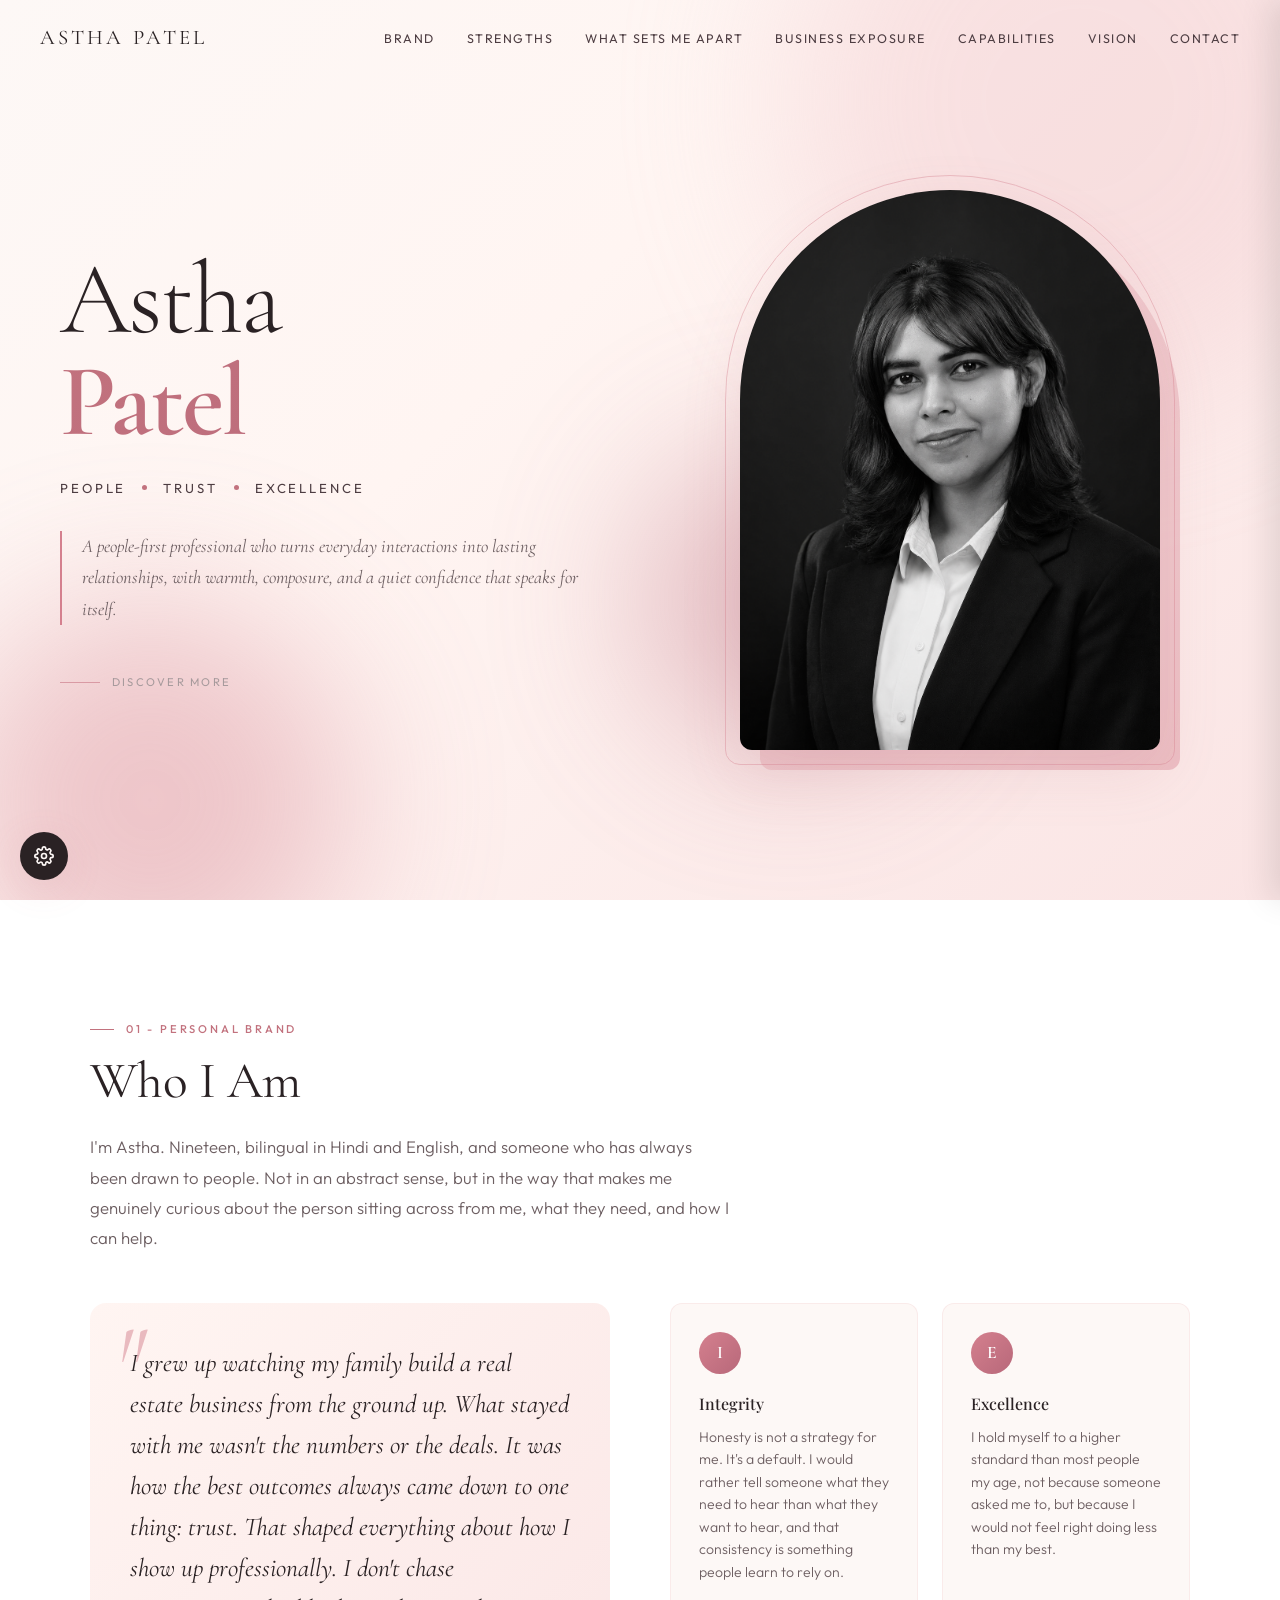
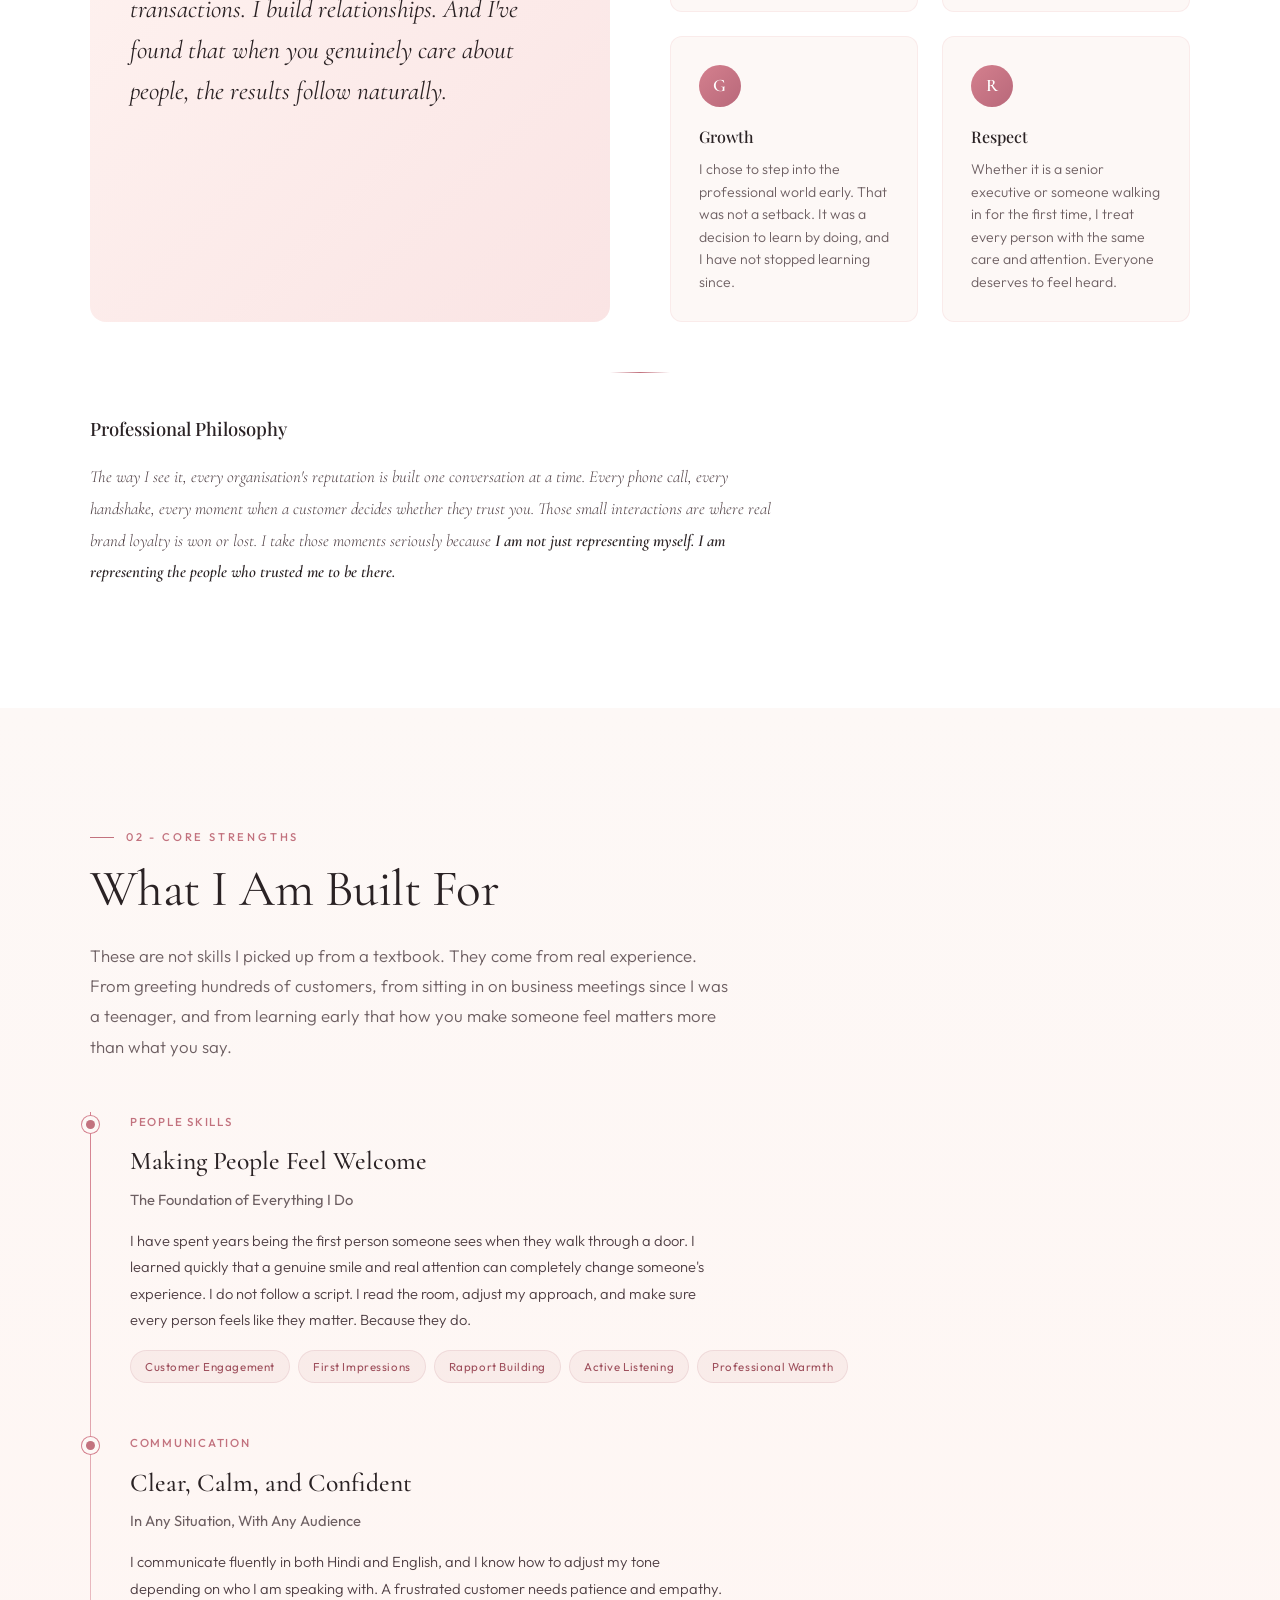
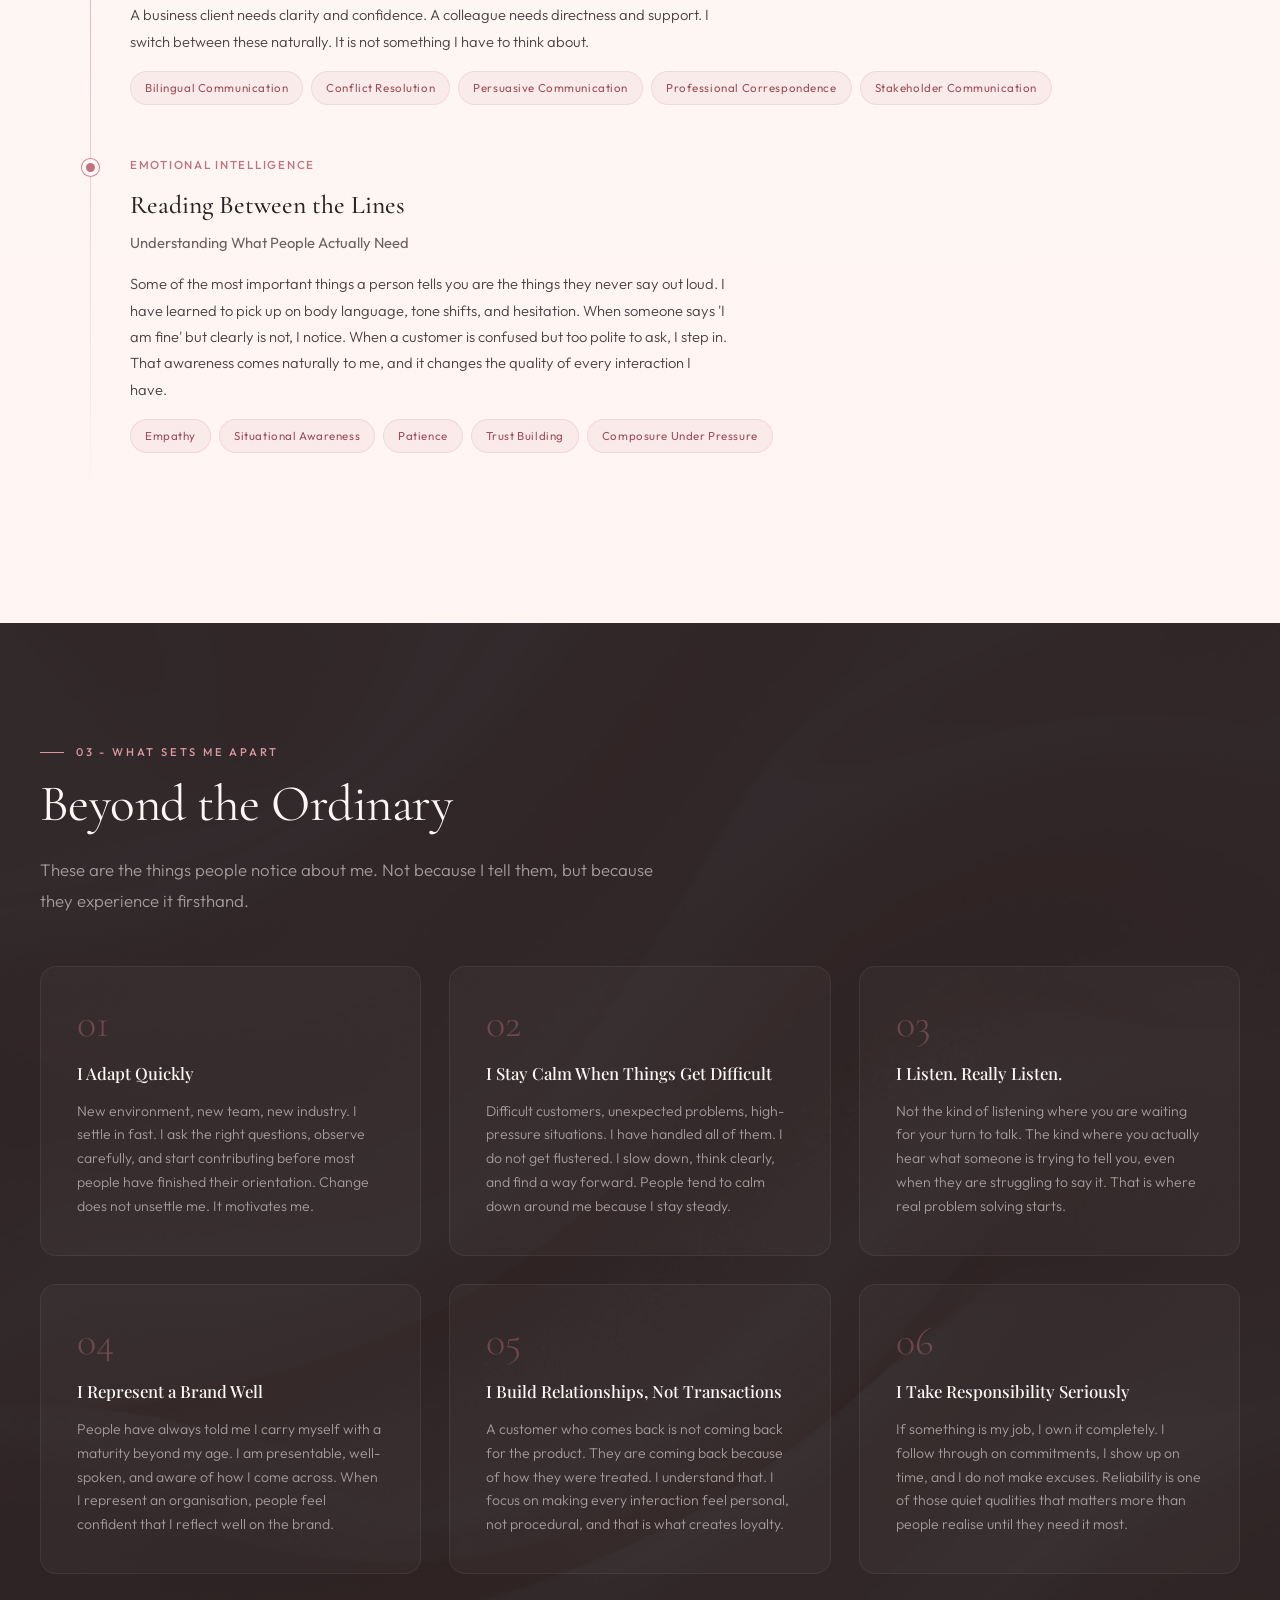
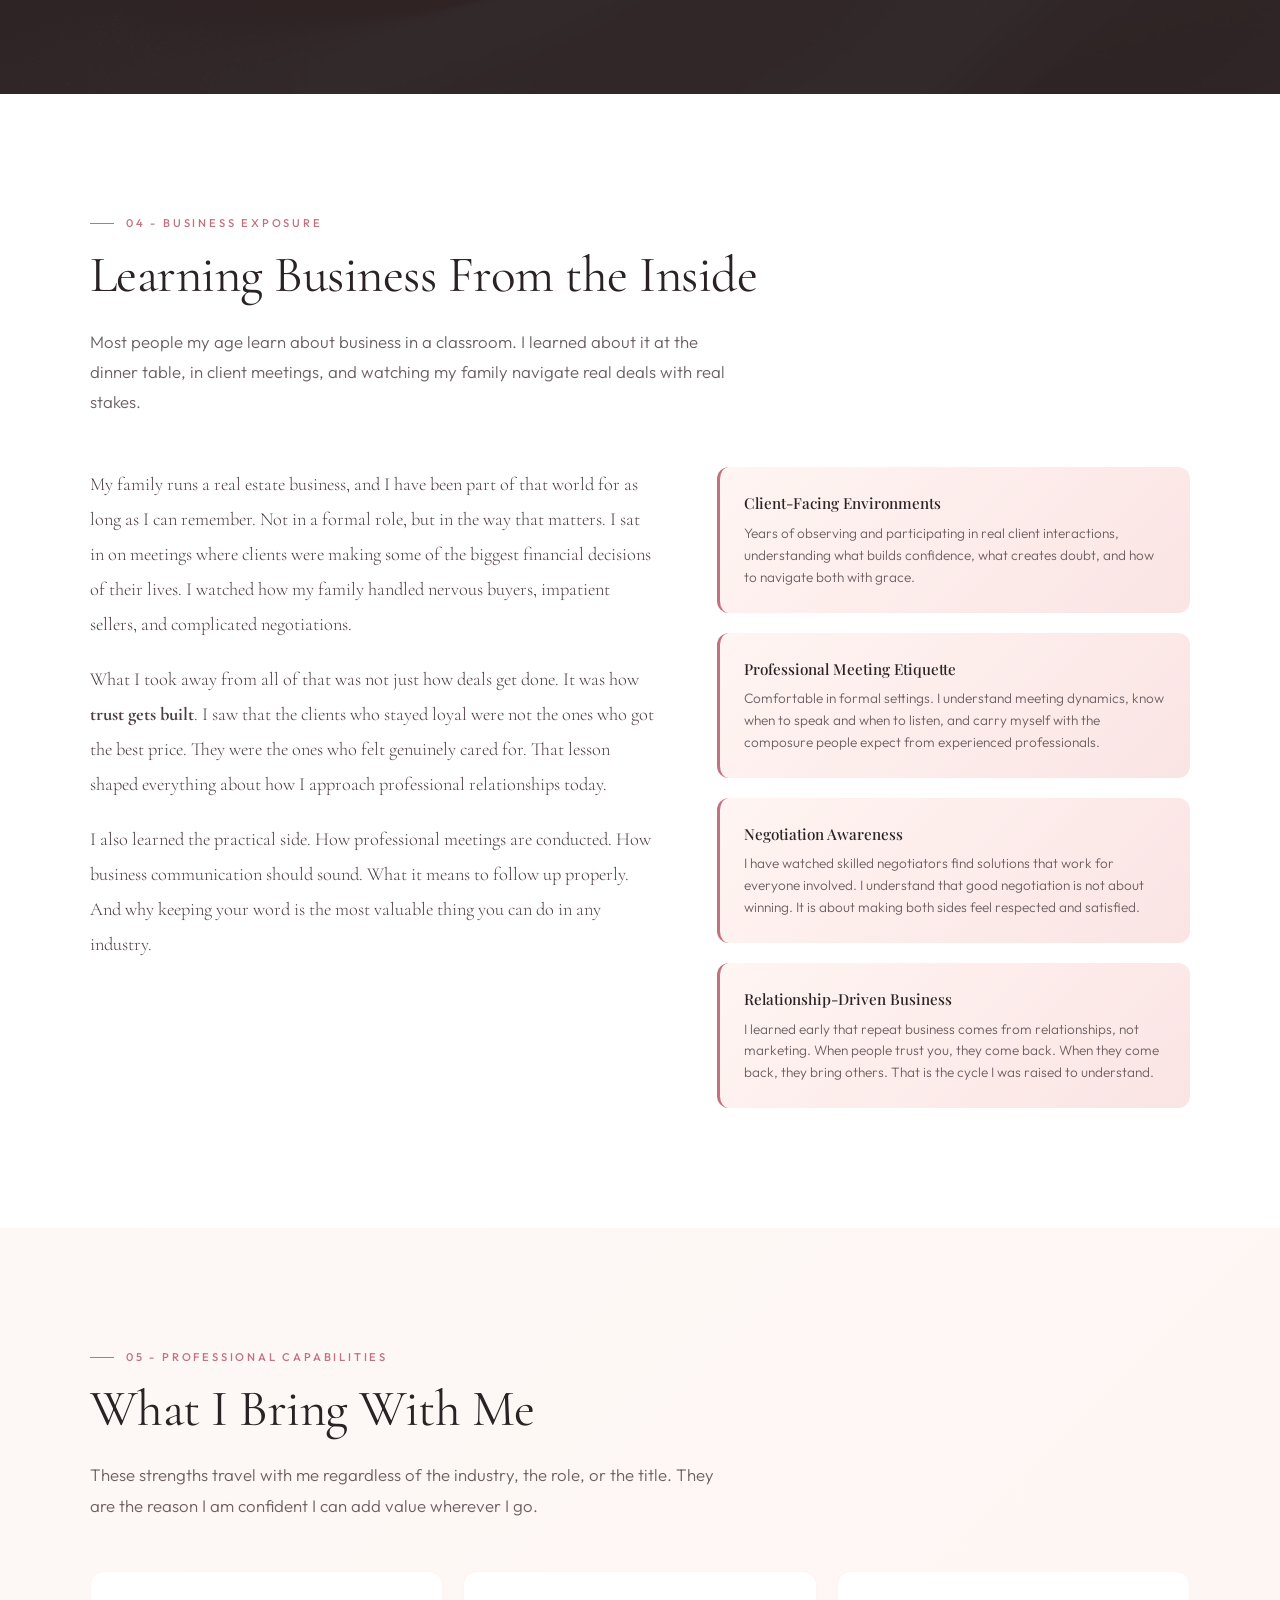
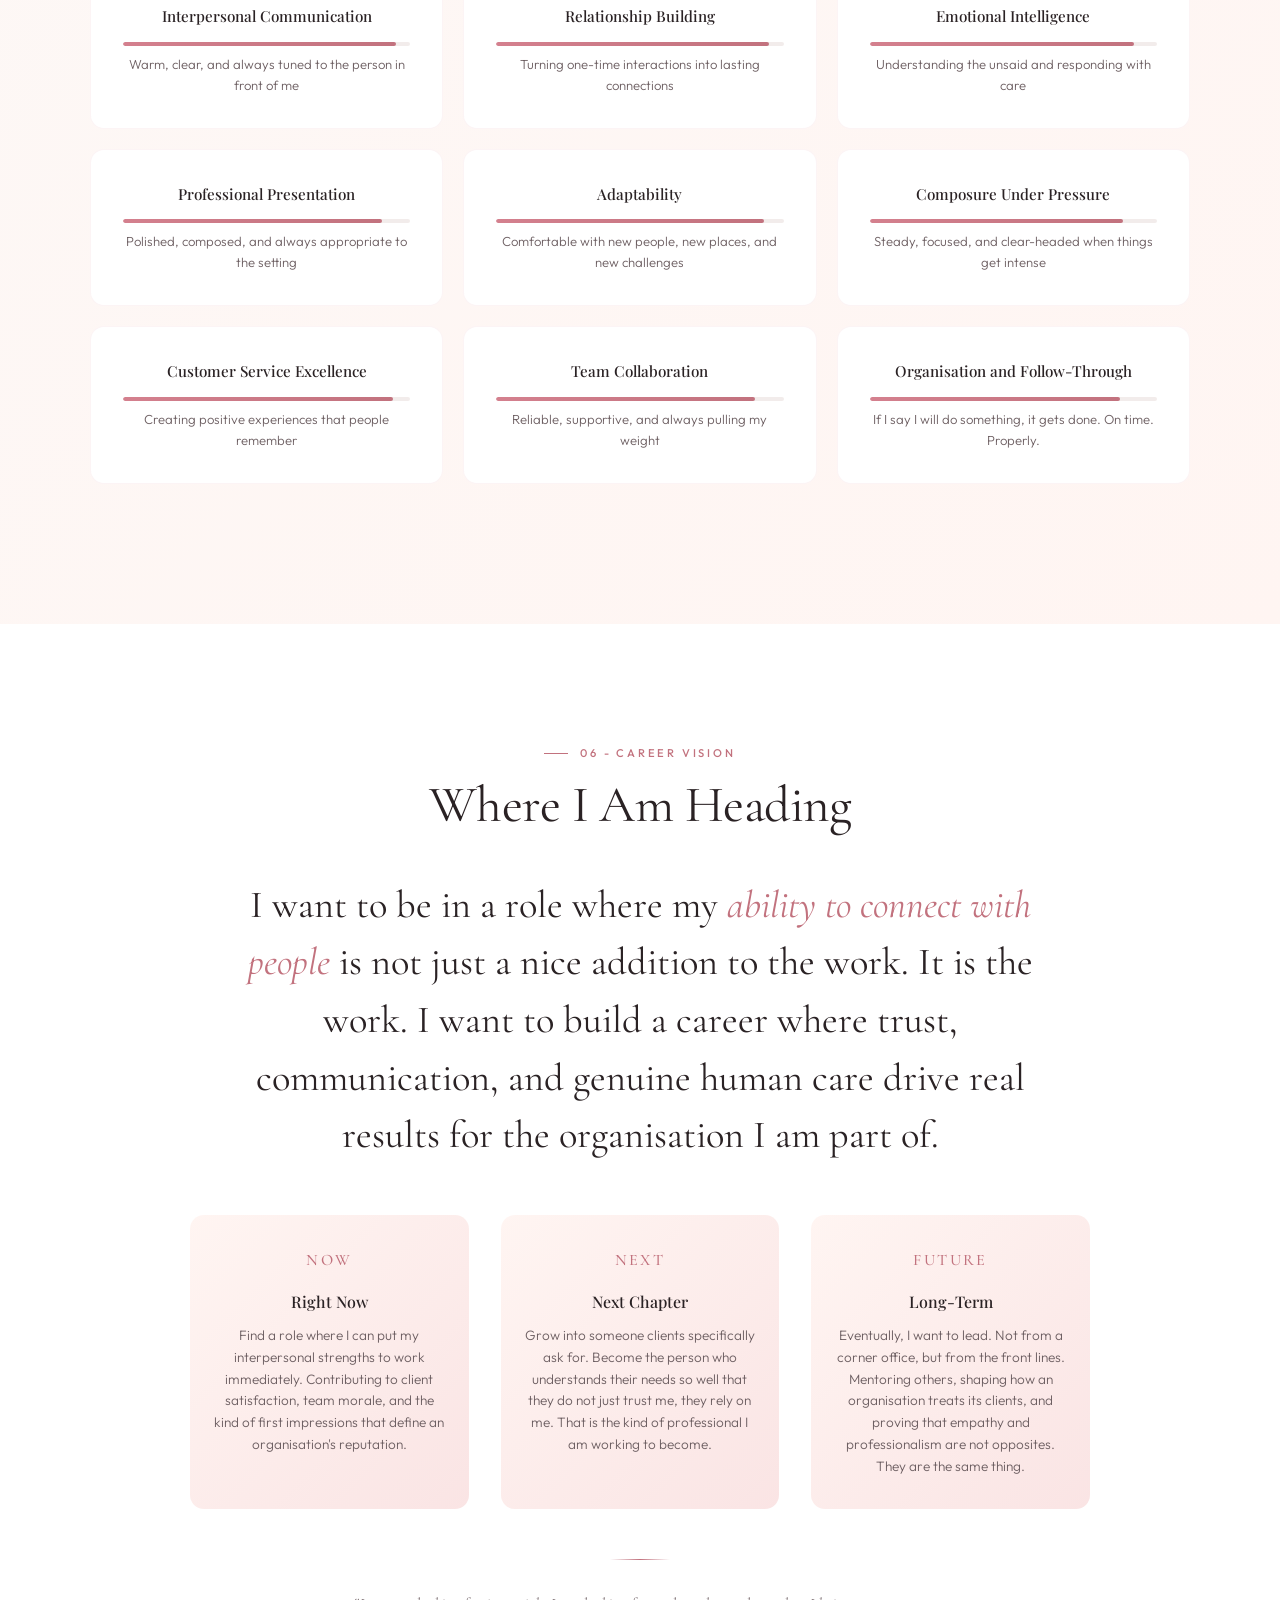
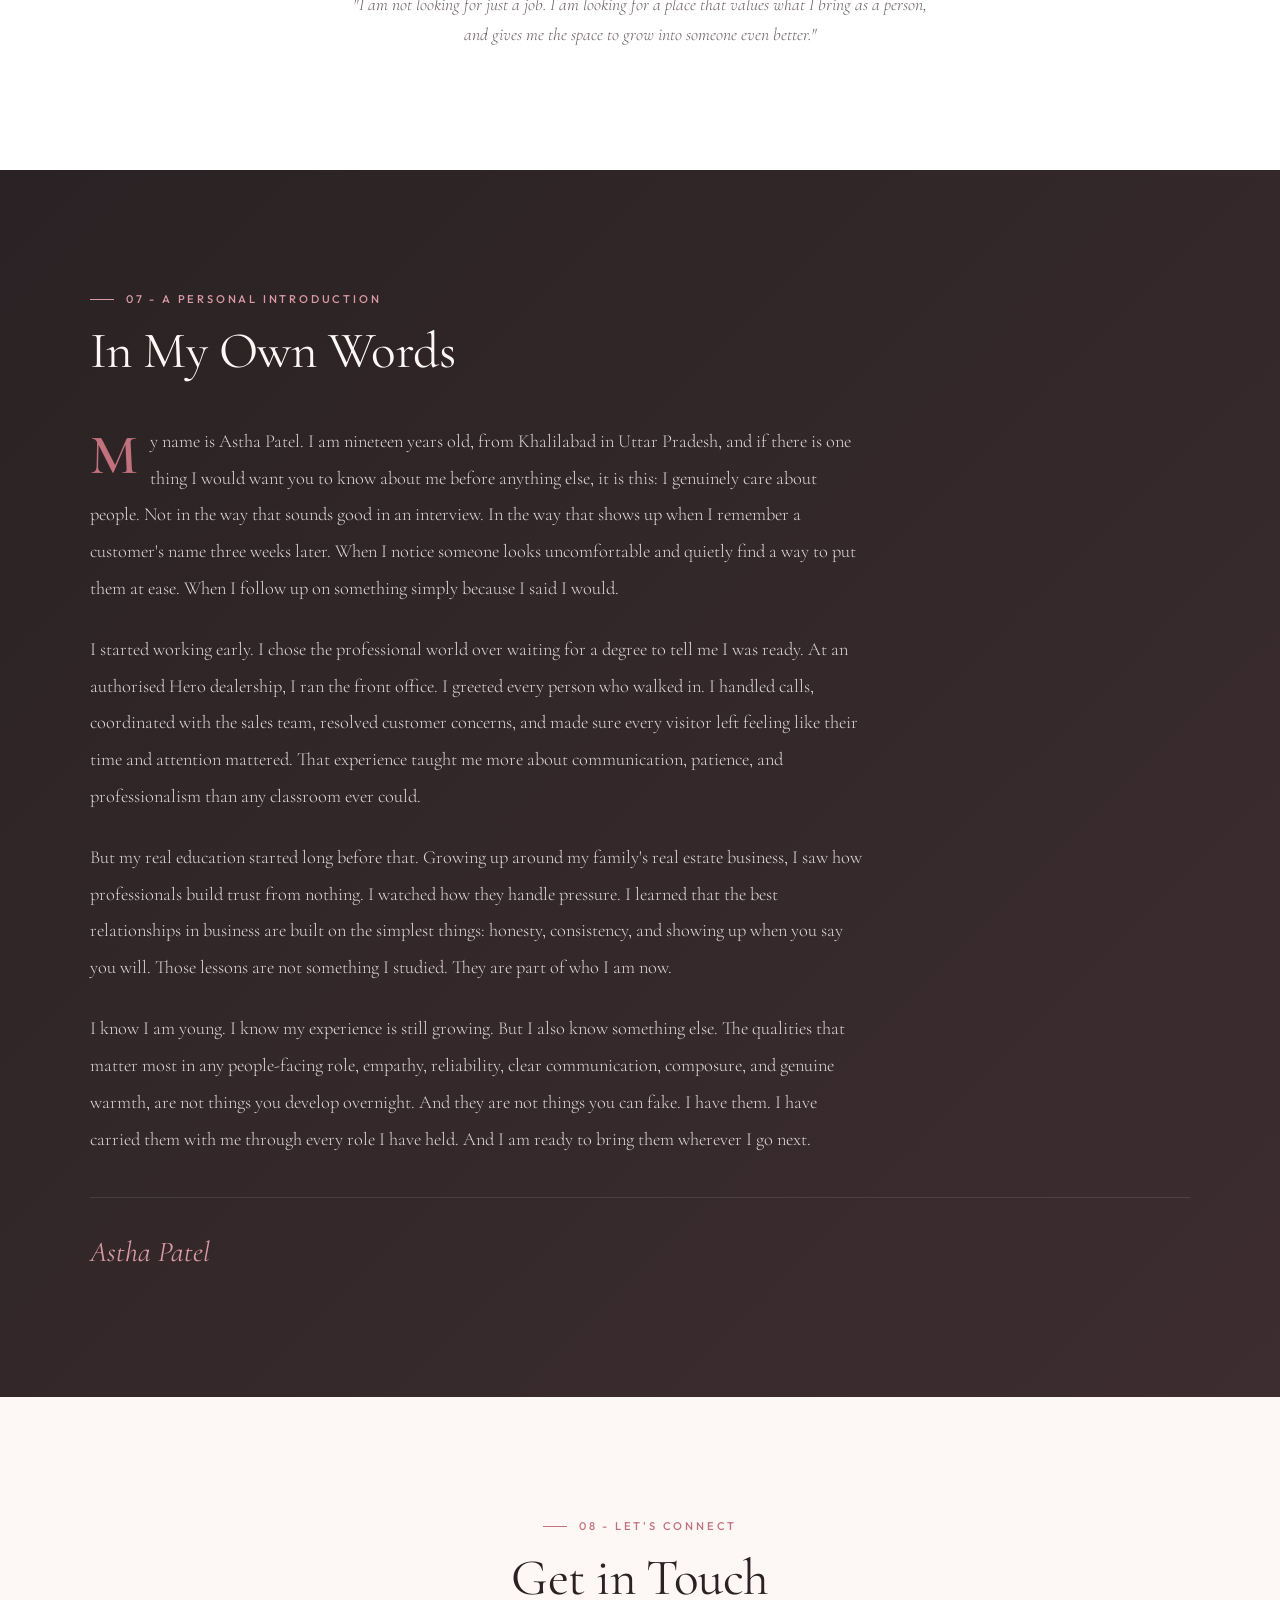
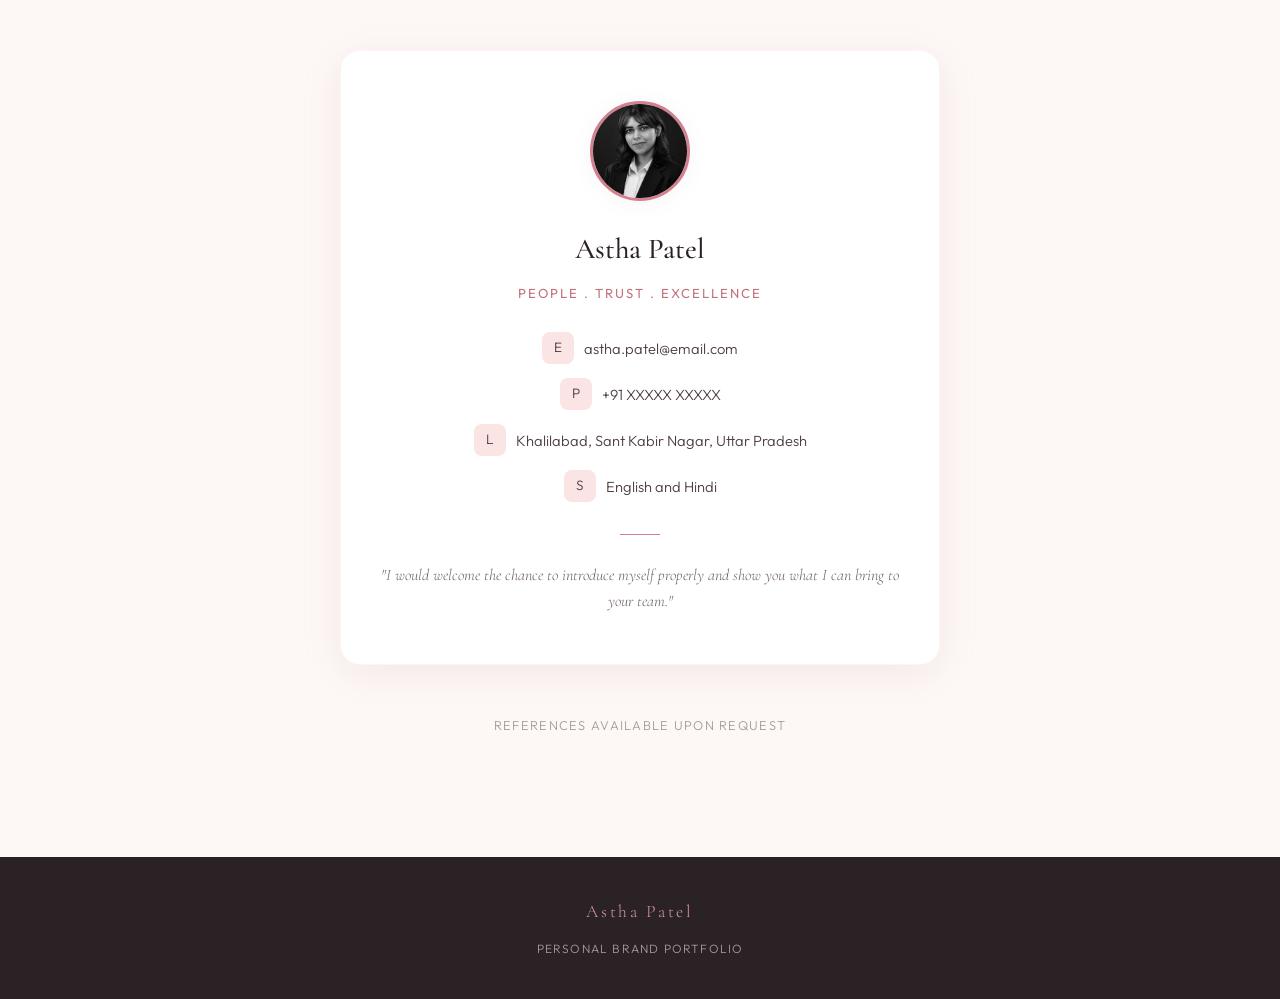
==== index.html @ 6b7985a2 "feat: vercel-ready - json data/flags, fixed animation init, clean html, defer scripts, data-block at" ====
<!DOCTYPE html>
<html lang="en">
<head>
  <meta charset="UTF-8">
  <meta name="viewport" content="width=device-width, initial-scale=1.0">
  <title>Astha Patel - Personal Brand Portfolio</title>
  <meta name="description" content="Personal brand portfolio of Astha Patel, a relationship-oriented professional with exceptional communication skills, emotional intelligence, and growth potential.">
  <meta name="author" content="Astha Patel">
  <meta name="theme-color" content="#C2727E">
  <!-- Open Graph -->
  <meta property="og:title" content="Astha Patel - Personal Brand Portfolio">
  <meta property="og:description" content="A people-first professional who turns everyday interactions into lasting relationships.">
  <meta property="og:image" content="assets/portrait.png">
  <meta property="og:type" content="website">
  <link rel="stylesheet" href="css/style.css">
  <link rel="stylesheet" href="css/feature-flags.css">
  <link rel="icon" href="data:image/svg+xml,<svg xmlns='http://www.w3.org/2000/svg' viewBox='0 0 100 100'><text y='.9em' font-size='90'>&#10022;</text></svg>">
</head>
<body>

  <!-- ====== NAVIGATION ====== -->
  <nav class="nav" id="mainNav">
    <div class="nav-brand">Astha Patel</div>
    <ul class="nav-links" id="navLinks">
      <li><a href="#brand">Brand</a></li>
      <li><a href="#strengths">Strengths</a></li>
      <li><a href="#differentiators">What Sets Me Apart</a></li>
      <li><a href="#exposure">Business Exposure</a></li>
      <li><a href="#capabilities">Capabilities</a></li>
      <li><a href="#vision">Vision</a></li>
      <li><a href="#contact">Contact</a></li>
    </ul>
    <button class="nav-menu-btn" id="menuBtn" aria-label="Toggle navigation menu">
      <span></span>
      <span></span>
      <span></span>
    </button>
  </nav>

  <!-- Mobile Nav -->
  <div class="mobile-nav" id="mobileNav">
    <a href="#brand" onclick="closeMobileNav()">Brand</a>
    <a href="#strengths" onclick="closeMobileNav()">Strengths</a>
    <a href="#differentiators" onclick="closeMobileNav()">What Sets Me Apart</a>
    <a href="#exposure" onclick="closeMobileNav()">Business Exposure</a>
    <a href="#capabilities" onclick="closeMobileNav()">Capabilities</a>
    <a href="#vision" onclick="closeMobileNav()">Vision</a>
    <a href="#contact" onclick="closeMobileNav()">Contact</a>
  </div>

  <!-- ====== 01 - COVER / HERO ====== -->
  <section class="hero" id="hero">
    <div class="hero-bg-element hero-bg-1"></div>
    <div class="hero-bg-element hero-bg-2"></div>
    <div class="hero-bg-element hero-bg-3"></div>

    <div class="hero-content">
      <div class="hero-text">
        <h1 class="hero-name">
          Astha
          <span>Patel</span>
        </h1>
        <div class="hero-tagline">
          <span>People</span>
          <span class="dot"></span>
          <span>Trust</span>
          <span class="dot"></span>
          <span>Excellence</span>
        </div>
        <p class="hero-statement">
          A people-first professional who turns everyday interactions into lasting relationships, with warmth, composure, and a quiet confidence that speaks for itself.
        </p>
        <div class="hero-scroll" onclick="scrollToSection('brand')">
          <div class="scroll-line"></div>
          <span>Discover More</span>
        </div>
      </div>

      <div class="hero-portrait">
        <div class="portrait-frame">
          <img src="assets/portrait.png" alt="Astha Patel" class="portrait-img" fetchpriority="high">
        </div>
      </div>
    </div>
  </section>

  <!-- ====== 02 - PERSONAL BRAND ====== -->
  <section class="section brand-section" id="brand">
    <div class="section-inner">
      <div class="section-label reveal">01 - Personal Brand</div>
      <h2 class="section-title reveal reveal-delay-1">Who I Am</h2>
      <p class="section-subtitle reveal reveal-delay-2">
        I'm Astha. Nineteen, bilingual in Hindi and English, and someone who has always been drawn to people. Not in an abstract sense, but in the way that makes me genuinely curious about the person sitting across from me, what they need, and how I can help.
      </p>

      <div class="brand-grid">
        <div class="brand-quote reveal reveal-delay-2">
          I grew up watching my family build a real estate business from the ground up. What stayed with me wasn't the numbers or the deals. It was how the best outcomes always came down to one thing: trust. That shaped everything about how I show up professionally. I don't chase transactions. I build relationships. And I've found that when you genuinely care about people, the results follow naturally.
        </div>

        <div class="brand-values">
          <div class="value-card reveal reveal-delay-1">
            <div class="value-icon">I</div>
            <h3>Integrity</h3>
            <p>Honesty is not a strategy for me. It's a default. I would rather tell someone what they need to hear than what they want to hear, and that consistency is something people learn to rely on.</p>
          </div>
          <div class="value-card reveal reveal-delay-2">
            <div class="value-icon">E</div>
            <h3>Excellence</h3>
            <p>I hold myself to a higher standard than most people my age, not because someone asked me to, but because I would not feel right doing less than my best.</p>
          </div>
          <div class="value-card reveal reveal-delay-3">
            <div class="value-icon">G</div>
            <h3>Growth</h3>
            <p>I chose to step into the professional world early. That was not a setback. It was a decision to learn by doing, and I have not stopped learning since.</p>
          </div>
          <div class="value-card reveal reveal-delay-4">
            <div class="value-icon">R</div>
            <h3>Respect</h3>
            <p>Whether it is a senior executive or someone walking in for the first time, I treat every person with the same care and attention. Everyone deserves to feel heard.</p>
          </div>
        </div>
      </div>

      <div style="margin-top: 50px;" class="reveal">
        <div class="divider"></div>
      </div>

      <div style="margin-top: 40px; max-width: 700px;" class="reveal reveal-delay-1" data-block="philosophy">
        <h3 style="font-family: var(--font-heading); font-size: 1.15rem; font-weight: 500; margin-bottom: 16px; color: var(--charcoal);">Professional Philosophy</h3>
        <p style="font-family: var(--font-display); font-size: 1.05rem; line-height: 1.9; color: var(--graphite); font-style: italic;">
          The way I see it, every organisation's reputation is built one conversation at a time. Every phone call, every handshake, every moment when a customer decides whether they trust you. Those small interactions are where real brand loyalty is won or lost. I take those moments seriously because <strong style="font-weight: 600; color: var(--charcoal);">I am not just representing myself. I am representing the people who trusted me to be there.</strong>
        </p>
      </div>
    </div>
  </section>

  <!-- ====== 03 - CORE STRENGTHS ====== -->
  <section class="section experience-section" id="strengths">
    <div class="section-inner">
      <div class="section-label reveal">02 - Core Strengths</div>
      <h2 class="section-title reveal reveal-delay-1">What I Am Built For</h2>
      <p class="section-subtitle reveal reveal-delay-2">
        These are not skills I picked up from a textbook. They come from real experience. From greeting hundreds of customers, from sitting in on business meetings since I was a teenager, and from learning early that how you make someone feel matters more than what you say.
      </p>

      <div class="exp-timeline">
        <div class="exp-item reveal">
          <div class="exp-period">People Skills</div>
          <div class="exp-role">Making People Feel Welcome</div>
          <div class="exp-company">The Foundation of Everything I Do</div>
          <p class="exp-description">
            I have spent years being the first person someone sees when they walk through a door. I learned quickly that a genuine smile and real attention can completely change someone's experience. I do not follow a script. I read the room, adjust my approach, and make sure every person feels like they matter. Because they do.
          </p>
          <div class="exp-skills">
            <span class="exp-skill-tag">Customer Engagement</span>
            <span class="exp-skill-tag">First Impressions</span>
            <span class="exp-skill-tag">Rapport Building</span>
            <span class="exp-skill-tag">Active Listening</span>
            <span class="exp-skill-tag">Professional Warmth</span>
          </div>
        </div>

        <div class="exp-item reveal reveal-delay-1">
          <div class="exp-period">Communication</div>
          <div class="exp-role">Clear, Calm, and Confident</div>
          <div class="exp-company">In Any Situation, With Any Audience</div>
          <p class="exp-description">
            I communicate fluently in both Hindi and English, and I know how to adjust my tone depending on who I am speaking with. A frustrated customer needs patience and empathy. A business client needs clarity and confidence. A colleague needs directness and support. I switch between these naturally. It is not something I have to think about.
          </p>
          <div class="exp-skills">
            <span class="exp-skill-tag">Bilingual Communication</span>
            <span class="exp-skill-tag">Conflict Resolution</span>
            <span class="exp-skill-tag">Persuasive Communication</span>
            <span class="exp-skill-tag">Professional Correspondence</span>
            <span class="exp-skill-tag">Stakeholder Communication</span>
          </div>
        </div>

        <div class="exp-item reveal reveal-delay-2">
          <div class="exp-period">Emotional Intelligence</div>
          <div class="exp-role">Reading Between the Lines</div>
          <div class="exp-company">Understanding What People Actually Need</div>
          <p class="exp-description">
            Some of the most important things a person tells you are the things they never say out loud. I have learned to pick up on body language, tone shifts, and hesitation. When someone says "I am fine" but clearly is not, I notice. When a customer is confused but too polite to ask, I step in. That awareness comes naturally to me, and it changes the quality of every interaction I have.
          </p>
          <div class="exp-skills">
            <span class="exp-skill-tag">Empathy</span>
            <span class="exp-skill-tag">Situational Awareness</span>
            <span class="exp-skill-tag">Patience</span>
            <span class="exp-skill-tag">Trust Building</span>
            <span class="exp-skill-tag">Composure Under Pressure</span>
          </div>
        </div>
      </div>
    </div>
  </section>

  <!-- ====== 04 - WHAT SETS HER APART ====== -->
  <section class="section diff-section" id="differentiators">
    <div class="section-wide">
      <div class="section-label reveal">03 - What Sets Me Apart</div>
      <h2 class="section-title reveal reveal-delay-1">Beyond the Ordinary</h2>
      <p class="section-subtitle reveal reveal-delay-2">
        These are the things people notice about me. Not because I tell them, but because they experience it firsthand.
      </p>

      <div class="diff-grid">
        <div class="diff-card reveal reveal-delay-1">
          <div class="diff-number">01</div>
          <h3>I Adapt Quickly</h3>
          <p>New environment, new team, new industry. I settle in fast. I ask the right questions, observe carefully, and start contributing before most people have finished their orientation. Change does not unsettle me. It motivates me.</p>
        </div>

        <div class="diff-card reveal reveal-delay-2">
          <div class="diff-number">02</div>
          <h3>I Stay Calm When Things Get Difficult</h3>
          <p>Difficult customers, unexpected problems, high-pressure situations. I have handled all of them. I do not get flustered. I slow down, think clearly, and find a way forward. People tend to calm down around me because I stay steady.</p>
        </div>

        <div class="diff-card reveal reveal-delay-3">
          <div class="diff-number">03</div>
          <h3>I Listen. Really Listen.</h3>
          <p>Not the kind of listening where you are waiting for your turn to talk. The kind where you actually hear what someone is trying to tell you, even when they are struggling to say it. That is where real problem solving starts.</p>
        </div>

        <div class="diff-card reveal reveal-delay-1">
          <div class="diff-number">04</div>
          <h3>I Represent a Brand Well</h3>
          <p>People have always told me I carry myself with a maturity beyond my age. I am presentable, well-spoken, and aware of how I come across. When I represent an organisation, people feel confident that I reflect well on the brand.</p>
        </div>

        <div class="diff-card reveal reveal-delay-2">
          <div class="diff-number">05</div>
          <h3>I Build Relationships, Not Transactions</h3>
          <p>A customer who comes back is not coming back for the product. They are coming back because of how they were treated. I understand that. I focus on making every interaction feel personal, not procedural, and that is what creates loyalty.</p>
        </div>

        <div class="diff-card reveal reveal-delay-3">
          <div class="diff-number">06</div>
          <h3>I Take Responsibility Seriously</h3>
          <p>If something is my job, I own it completely. I follow through on commitments, I show up on time, and I do not make excuses. Reliability is one of those quiet qualities that matters more than people realise until they need it most.</p>
        </div>
      </div>
    </div>
  </section>

  <!-- ====== 05 - BUSINESS EXPOSURE ====== -->
  <section class="section biz-section" id="exposure">
    <div class="section-inner">
      <div class="section-label reveal">04 - Business Exposure</div>
      <h2 class="section-title reveal reveal-delay-1">Learning Business From the Inside</h2>
      <p class="section-subtitle reveal reveal-delay-2">
        Most people my age learn about business in a classroom. I learned about it at the dinner table, in client meetings, and watching my family navigate real deals with real stakes.
      </p>

      <div class="biz-content">
        <div class="biz-narrative reveal">
          <p>
            My family runs a real estate business, and I have been part of that world for as long as I can remember. Not in a formal role, but in the way that matters. I sat in on meetings where clients were making some of the biggest financial decisions of their lives. I watched how my family handled nervous buyers, impatient sellers, and complicated negotiations.
          </p>
          <p>
            What I took away from all of that was not just how deals get done. It was how <strong>trust gets built</strong>. I saw that the clients who stayed loyal were not the ones who got the best price. They were the ones who felt genuinely cared for. That lesson shaped everything about how I approach professional relationships today.
          </p>
          <p>
            I also learned the practical side. How professional meetings are conducted. How business communication should sound. What it means to follow up properly. And why keeping your word is the most valuable thing you can do in any industry.
          </p>
        </div>

        <div class="biz-highlights">
          <div class="biz-highlight reveal reveal-delay-1">
            <h4>Client-Facing Environments</h4>
            <p>Years of observing and participating in real client interactions, understanding what builds confidence, what creates doubt, and how to navigate both with grace.</p>
          </div>
          <div class="biz-highlight reveal reveal-delay-2">
            <h4>Professional Meeting Etiquette</h4>
            <p>Comfortable in formal settings. I understand meeting dynamics, know when to speak and when to listen, and carry myself with the composure people expect from experienced professionals.</p>
          </div>
          <div class="biz-highlight reveal reveal-delay-3">
            <h4>Negotiation Awareness</h4>
            <p>I have watched skilled negotiators find solutions that work for everyone involved. I understand that good negotiation is not about winning. It is about making both sides feel respected and satisfied.</p>
          </div>
          <div class="biz-highlight reveal reveal-delay-4">
            <h4>Relationship-Driven Business</h4>
            <p>I learned early that repeat business comes from relationships, not marketing. When people trust you, they come back. When they come back, they bring others. That is the cycle I was raised to understand.</p>
          </div>
        </div>
      </div>
    </div>
  </section>

  <!-- ====== 06 - PROFESSIONAL CAPABILITIES ====== -->
  <section class="section cap-section" id="capabilities">
    <div class="section-inner">
      <div class="section-label reveal">05 - Professional Capabilities</div>
      <h2 class="section-title reveal reveal-delay-1">What I Bring With Me</h2>
      <p class="section-subtitle reveal reveal-delay-2">
        These strengths travel with me regardless of the industry, the role, or the title. They are the reason I am confident I can add value wherever I go.
      </p>

      <div class="cap-visual">
        <div class="cap-row reveal">
          <div class="cap-item">
            <h3>Interpersonal Communication</h3>
            <div class="cap-bar-container">
              <div class="cap-bar" style="width: 95%"></div>
            </div>
            <p>Warm, clear, and always tuned to the person in front of me</p>
          </div>
          <div class="cap-item">
            <h3>Relationship Building</h3>
            <div class="cap-bar-container">
              <div class="cap-bar" style="width: 95%"></div>
            </div>
            <p>Turning one-time interactions into lasting connections</p>
          </div>
          <div class="cap-item">
            <h3>Emotional Intelligence</h3>
            <div class="cap-bar-container">
              <div class="cap-bar" style="width: 92%"></div>
            </div>
            <p>Understanding the unsaid and responding with care</p>
          </div>
        </div>

        <div class="cap-row reveal reveal-delay-1">
          <div class="cap-item">
            <h3>Professional Presentation</h3>
            <div class="cap-bar-container">
              <div class="cap-bar" style="width: 90%"></div>
            </div>
            <p>Polished, composed, and always appropriate to the setting</p>
          </div>
          <div class="cap-item">
            <h3>Adaptability</h3>
            <div class="cap-bar-container">
              <div class="cap-bar" style="width: 93%"></div>
            </div>
            <p>Comfortable with new people, new places, and new challenges</p>
          </div>
          <div class="cap-item">
            <h3>Composure Under Pressure</h3>
            <div class="cap-bar-container">
              <div class="cap-bar" style="width: 88%"></div>
            </div>
            <p>Steady, focused, and clear-headed when things get intense</p>
          </div>
        </div>

        <div class="cap-row reveal reveal-delay-2">
          <div class="cap-item">
            <h3>Customer Service Excellence</h3>
            <div class="cap-bar-container">
              <div class="cap-bar" style="width: 94%"></div>
            </div>
            <p>Creating positive experiences that people remember</p>
          </div>
          <div class="cap-item">
            <h3>Team Collaboration</h3>
            <div class="cap-bar-container">
              <div class="cap-bar" style="width: 90%"></div>
            </div>
            <p>Reliable, supportive, and always pulling my weight</p>
          </div>
          <div class="cap-item">
            <h3>Organisation and Follow-Through</h3>
            <div class="cap-bar-container">
              <div class="cap-bar" style="width: 87%"></div>
            </div>
            <p>If I say I will do something, it gets done. On time. Properly.</p>
          </div>
        </div>
      </div>
    </div>
  </section>

  <!-- ====== 07 - CAREER VISION ====== -->
  <section class="section vision-section" id="vision">
    <div class="section-inner">
      <div class="section-label reveal" style="justify-content: center;">06 - Career Vision</div>
      <h2 class="section-title reveal reveal-delay-1">Where I Am Heading</h2>

      <div class="vision-statement reveal reveal-delay-2">
        I want to be in a role where my <em>ability to connect with people</em> is not just a nice addition to the work. It is the work. I want to build a career where trust, communication, and genuine human care drive real results for the organisation I am part of.
      </div>

      <div class="vision-pillars">
        <div class="vision-pillar reveal reveal-delay-1">
          <div class="vision-pillar-icon">Now</div>
          <h3>Right Now</h3>
          <p>Find a role where I can put my interpersonal strengths to work immediately. Contributing to client satisfaction, team morale, and the kind of first impressions that define an organisation's reputation.</p>
        </div>
        <div class="vision-pillar reveal reveal-delay-2">
          <div class="vision-pillar-icon">Next</div>
          <h3>Next Chapter</h3>
          <p>Grow into someone clients specifically ask for. Become the person who understands their needs so well that they do not just trust me, they rely on me. That is the kind of professional I am working to become.</p>
        </div>
        <div class="vision-pillar reveal reveal-delay-3">
          <div class="vision-pillar-icon">Future</div>
          <h3>Long-Term</h3>
          <p>Eventually, I want to lead. Not from a corner office, but from the front lines. Mentoring others, shaping how an organisation treats its clients, and proving that empathy and professionalism are not opposites. They are the same thing.</p>
        </div>
      </div>

      <div style="margin-top: 50px;" class="reveal">
        <div class="divider"></div>
      </div>

      <div style="margin-top: 30px; max-width: 600px; margin-left: auto; margin-right: auto;" class="reveal reveal-delay-1" data-block="closing-quote">
        <p style="font-family: var(--font-display); font-size: 1.1rem; font-style: italic; color: var(--dark-gray); line-height: 1.7; text-align: center;">
          "I am not looking for just a job. I am looking for a place that values what I bring as a person, and gives me the space to grow into someone even better."
        </p>
      </div>
    </div>
  </section>

  <!-- ====== 08 - PERSONAL INTRODUCTION ====== -->
  <section class="section intro-section" id="introduction">
    <div class="section-inner">
      <div class="section-label reveal">07 - A Personal Introduction</div>
      <h2 class="section-title reveal reveal-delay-1">In My Own Words</h2>

      <div class="intro-text reveal reveal-delay-2">
        <p>
          My name is Astha Patel. I am nineteen years old, from Khalilabad in Uttar Pradesh, and if there is one thing I would want you to know about me before anything else, it is this: I genuinely care about people. Not in the way that sounds good in an interview. In the way that shows up when I remember a customer's name three weeks later. When I notice someone looks uncomfortable and quietly find a way to put them at ease. When I follow up on something simply because I said I would.
        </p>
        <p>
          I started working early. I chose the professional world over waiting for a degree to tell me I was ready. At an authorised Hero dealership, I ran the front office. I greeted every person who walked in. I handled calls, coordinated with the sales team, resolved customer concerns, and made sure every visitor left feeling like their time and attention mattered. That experience taught me more about communication, patience, and professionalism than any classroom ever could.
        </p>
        <p>
          But my real education started long before that. Growing up around my family's real estate business, I saw how professionals build trust from nothing. I watched how they handle pressure. I learned that the best relationships in business are built on the simplest things: honesty, consistency, and showing up when you say you will. Those lessons are not something I studied. They are part of who I am now.
        </p>
        <p>
          I know I am young. I know my experience is still growing. But I also know something else. The qualities that matter most in any people-facing role, empathy, reliability, clear communication, composure, and genuine warmth, are not things you develop overnight. And they are not things you can fake. I have them. I have carried them with me through every role I have held. And I am ready to bring them wherever I go next.
        </p>
      </div>

      <div class="intro-signature reveal reveal-delay-3">
        <div class="name">Astha Patel</div>
      </div>
    </div>
  </section>

  <!-- ====== 09 - REFERENCES & CONTACT ====== -->
  <section class="section contact-section" id="contact">
    <div class="section-inner">
      <div class="section-label reveal" style="justify-content: center;">08 - Let's Connect</div>
      <h2 class="section-title reveal reveal-delay-1" style="text-align: center;">Get in Touch</h2>

      <div class="contact-card reveal reveal-delay-2">
        <img src="assets/portrait.png" alt="Astha Patel" class="contact-portrait" loading="lazy">
        <div class="contact-name">Astha Patel</div>
        <div class="contact-tagline">People . Trust . Excellence</div>

        <div class="contact-info">
          <div class="contact-item">
            <span class="icon">E</span>
            <span>astha.patel@email.com</span>
          </div>
          <div class="contact-item">
            <span class="icon">P</span>
            <span>+91 XXXXX XXXXX</span>
          </div>
          <div class="contact-item">
            <span class="icon">L</span>
            <span>Khalilabad, Sant Kabir Nagar, Uttar Pradesh</span>
          </div>
          <div class="contact-item">
            <span class="icon">S</span>
            <span>English and Hindi</span>
          </div>
        </div>

        <div class="contact-divider"></div>

        <p class="contact-footer">
          "I would welcome the chance to introduce myself properly and show you what I can bring to your team."
        </p>
      </div>

      <div style="margin-top: 50px; text-align: center;" class="reveal reveal-delay-3" data-block="references">
        <p style="font-size: 0.8rem; letter-spacing: 0.1em; text-transform: uppercase; color: var(--medium-gray);">References available upon request</p>
      </div>
    </div>
  </section>

  <!-- ====== FOOTER ====== -->
  <footer class="page-footer">
    <div class="footer-brand">Astha Patel</div>
    <p class="footer-text">Personal Brand Portfolio</p>
  </footer>

  <!-- Back to Top -->
  <button class="back-to-top" id="backToTop" aria-label="Back to top">&#8593;</button>

  <!-- ====== FEATURE FLAGS PANEL ====== -->
  <button class="ff-trigger" id="ffTrigger" aria-label="Feature Flags">
    <svg width="18" height="18" viewBox="0 0 24 24" fill="none" stroke="currentColor" stroke-width="2" stroke-linecap="round" stroke-linejoin="round">
      <circle cx="12" cy="12" r="3"></circle>
      <path d="M19.4 15a1.65 1.65 0 0 0 .33 1.82l.06.06a2 2 0 0 1-2.83 2.83l-.06-.06a1.65 1.65 0 0 0-1.82-.33 1.65 1.65 0 0 0-1 1.51V21a2 2 0 0 1-4 0v-.09A1.65 1.65 0 0 0 9 19.4a1.65 1.65 0 0 0-1.82.33l-.06.06a2 2 0 0 1-2.83-2.83l.06-.06A1.65 1.65 0 0 0 4.68 15a1.65 1.65 0 0 0-1.51-1H3a2 2 0 0 1 0-4h.09A1.65 1.65 0 0 0 4.6 9a1.65 1.65 0 0 0-.33-1.82l-.06-.06a2 2 0 0 1 2.83-2.83l.06.06A1.65 1.65 0 0 0 9 4.68a1.65 1.65 0 0 0 1-1.51V3a2 2 0 0 1 4 0v.09a1.65 1.65 0 0 0 1 1.51 1.65 1.65 0 0 0 1.82-.33l.06-.06a2 2 0 0 1 2.83 2.83l-.06.06A1.65 1.65 0 0 0 19.4 9a1.65 1.65 0 0 0 1.51 1H21a2 2 0 0 1 0 4h-.09a1.65 1.65 0 0 0-1.51 1z"></path>
    </svg>
  </button>

  <div class="ff-overlay" id="ffOverlay"></div>

  <aside class="ff-panel" id="ffPanel">
    <div class="ff-header">
      <h3 class="ff-title">Feature Flags</h3>
      <div class="ff-header-actions">
        <button class="ff-reset" id="ffReset" title="Reset all">Reset</button>
        <button class="ff-close" id="ffClose" aria-label="Close panel">&times;</button>
      </div>
    </div>

    <div class="ff-body" id="ffBody">

      <!-- Global -->
      <div class="ff-group">
        <div class="ff-group-label">Global</div>
        <label class="ff-toggle" data-flag="animations">
          <span class="ff-toggle-label">Animations</span>
          <input type="checkbox" checked>
          <span class="ff-switch"></span>
        </label>
        <label class="ff-toggle" data-flag="scroll-progress">
          <span class="ff-toggle-label">Scroll Progress Bar</span>
          <input type="checkbox" checked>
          <span class="ff-switch"></span>
        </label>
        <label class="ff-toggle" data-flag="navigation">
          <span class="ff-toggle-label">Navigation Bar</span>
          <input type="checkbox" checked>
          <span class="ff-switch"></span>
        </label>
        <label class="ff-toggle" data-flag="back-to-top">
          <span class="ff-toggle-label">Back to Top Button</span>
          <input type="checkbox" checked>
          <span class="ff-switch"></span>
        </label>
        <label class="ff-toggle" data-flag="footer">
          <span class="ff-toggle-label">Footer</span>
          <input type="checkbox" checked>
          <span class="ff-switch"></span>
        </label>
      </div>

      <!-- Hero -->
      <div class="ff-group">
        <div class="ff-group-label">Hero / Cover</div>
        <label class="ff-toggle" data-flag="hero-section">
          <span class="ff-toggle-label">Entire Hero Section</span>
          <input type="checkbox" checked>
          <span class="ff-switch"></span>
        </label>
        <label class="ff-toggle" data-flag="hero-name">
          <span class="ff-toggle-label">Name</span>
          <input type="checkbox" checked>
          <span class="ff-switch"></span>
        </label>
        <label class="ff-toggle" data-flag="hero-tagline">
          <span class="ff-toggle-label">Tagline (People / Trust / Excellence)</span>
          <input type="checkbox" checked>
          <span class="ff-switch"></span>
        </label>
        <label class="ff-toggle" data-flag="hero-statement">
          <span class="ff-toggle-label">Hero Statement</span>
          <input type="checkbox" checked>
          <span class="ff-switch"></span>
        </label>
        <label class="ff-toggle" data-flag="hero-portrait">
          <span class="ff-toggle-label">Portrait Photo</span>
          <input type="checkbox" checked>
          <span class="ff-switch"></span>
        </label>
        <label class="ff-toggle" data-flag="hero-scroll-btn">
          <span class="ff-toggle-label">Discover More Button</span>
          <input type="checkbox" checked>
          <span class="ff-switch"></span>
        </label>
        <label class="ff-toggle" data-flag="hero-bg-blobs">
          <span class="ff-toggle-label">Background Gradient Blobs</span>
          <input type="checkbox" checked>
          <span class="ff-switch"></span>
        </label>
      </div>

      <!-- Sections -->
      <div class="ff-group">
        <div class="ff-group-label">Sections</div>
        <label class="ff-toggle" data-flag="section-brand">
          <span class="ff-toggle-label">01 - Personal Brand</span>
          <input type="checkbox" checked>
          <span class="ff-switch"></span>
        </label>
        <label class="ff-toggle" data-flag="section-strengths">
          <span class="ff-toggle-label">02 - Core Strengths</span>
          <input type="checkbox" checked>
          <span class="ff-switch"></span>
        </label>
        <label class="ff-toggle" data-flag="section-differentiators">
          <span class="ff-toggle-label">03 - What Sets Me Apart</span>
          <input type="checkbox" checked>
          <span class="ff-switch"></span>
        </label>
        <label class="ff-toggle" data-flag="section-exposure">
          <span class="ff-toggle-label">04 - Business Exposure</span>
          <input type="checkbox" checked>
          <span class="ff-switch"></span>
        </label>
        <label class="ff-toggle" data-flag="section-capabilities">
          <span class="ff-toggle-label">05 - Capabilities</span>
          <input type="checkbox" checked>
          <span class="ff-switch"></span>
        </label>
        <label class="ff-toggle" data-flag="section-vision">
          <span class="ff-toggle-label">06 - Career Vision</span>
          <input type="checkbox" checked>
          <span class="ff-switch"></span>
        </label>
        <label class="ff-toggle" data-flag="section-introduction">
          <span class="ff-toggle-label">07 - Personal Introduction</span>
          <input type="checkbox" checked>
          <span class="ff-switch"></span>
        </label>
        <label class="ff-toggle" data-flag="section-contact">
          <span class="ff-toggle-label">08 - Contact</span>
          <input type="checkbox" checked>
          <span class="ff-switch"></span>
        </label>
      </div>

      <!-- Brand Section Details -->
      <div class="ff-group">
        <div class="ff-group-label">Brand Section Elements</div>
        <label class="ff-toggle" data-flag="brand-quote">
          <span class="ff-toggle-label">Brand Quote</span>
          <input type="checkbox" checked>
          <span class="ff-switch"></span>
        </label>
        <label class="ff-toggle" data-flag="brand-values">
          <span class="ff-toggle-label">Value Cards</span>
          <input type="checkbox" checked>
          <span class="ff-switch"></span>
        </label>
        <label class="ff-toggle" data-flag="brand-philosophy">
          <span class="ff-toggle-label">Professional Philosophy</span>
          <input type="checkbox" checked>
          <span class="ff-switch"></span>
        </label>
      </div>

      <!-- Strengths Details -->
      <div class="ff-group">
        <div class="ff-group-label">Strengths Elements</div>
        <label class="ff-toggle" data-flag="strengths-timeline">
          <span class="ff-toggle-label">Timeline Line</span>
          <input type="checkbox" checked>
          <span class="ff-switch"></span>
        </label>
        <label class="ff-toggle" data-flag="strengths-tags">
          <span class="ff-toggle-label">Skill Tags</span>
          <input type="checkbox" checked>
          <span class="ff-switch"></span>
        </label>
      </div>

      <!-- Capabilities Details -->
      <div class="ff-group">
        <div class="ff-group-label">Capabilities Elements</div>
        <label class="ff-toggle" data-flag="cap-bars">
          <span class="ff-toggle-label">Progress Bars</span>
          <input type="checkbox" checked>
          <span class="ff-switch"></span>
        </label>
        <label class="ff-toggle" data-flag="cap-descriptions">
          <span class="ff-toggle-label">Capability Descriptions</span>
          <input type="checkbox" checked>
          <span class="ff-switch"></span>
        </label>
      </div>

      <!-- Vision Details -->
      <div class="ff-group">
        <div class="ff-group-label">Vision Elements</div>
        <label class="ff-toggle" data-flag="vision-pillars">
          <span class="ff-toggle-label">Vision Pillars</span>
          <input type="checkbox" checked>
          <span class="ff-switch"></span>
        </label>
        <label class="ff-toggle" data-flag="vision-closing-quote">
          <span class="ff-toggle-label">Closing Quote</span>
          <input type="checkbox" checked>
          <span class="ff-switch"></span>
        </label>
      </div>

      <!-- Contact Details -->
      <div class="ff-group">
        <div class="ff-group-label">Contact Elements</div>
        <label class="ff-toggle" data-flag="contact-portrait">
          <span class="ff-toggle-label">Contact Portrait</span>
          <input type="checkbox" checked>
          <span class="ff-switch"></span>
        </label>
        <label class="ff-toggle" data-flag="contact-info">
          <span class="ff-toggle-label">Contact Details</span>
          <input type="checkbox" checked>
          <span class="ff-switch"></span>
        </label>
        <label class="ff-toggle" data-flag="contact-references">
          <span class="ff-toggle-label">References Line</span>
          <input type="checkbox" checked>
          <span class="ff-switch"></span>
        </label>
      </div>

      <!-- Visual Effects -->
      <div class="ff-group">
        <div class="ff-group-label">Visual Effects</div>
        <label class="ff-toggle" data-flag="magnetic-hover">
          <span class="ff-toggle-label">3D Card Tilt on Hover</span>
          <input type="checkbox" checked>
          <span class="ff-switch"></span>
        </label>
        <label class="ff-toggle" data-flag="portrait-tilt">
          <span class="ff-toggle-label">Portrait Parallax Tilt</span>
          <input type="checkbox" checked>
          <span class="ff-switch"></span>
        </label>
        <label class="ff-toggle" data-flag="parallax-bg">
          <span class="ff-toggle-label">Parallax Background Scroll</span>
          <input type="checkbox" checked>
          <span class="ff-switch"></span>
        </label>
        <label class="ff-toggle" data-flag="dividers">
          <span class="ff-toggle-label">Section Dividers</span>
          <input type="checkbox" checked>
          <span class="ff-switch"></span>
        </label>
        <label class="ff-toggle" data-flag="section-labels">
          <span class="ff-toggle-label">Section Labels (01, 02...)</span>
          <input type="checkbox" checked>
          <span class="ff-switch"></span>
        </label>
      </div>

    </div>
  </aside>

  <!-- ====== JAVASCRIPT ====== -->
  <!-- script.js loads first to expose initializeAnimations globally -->
  <script src="js/script.js" defer></script>
  <!-- content-loader fetches JSON and populates DOM, then calls initializeAnimations -->
  <script src="js/content-loader.js" defer></script>
  <!-- feature-flags fetches flags.json and sets up the panel -->
  <script src="js/feature-flags.js" defer></script>
</body>
</html>
---- css/style.css ----
/* ============================================
   ASTHA PATEL — Personal Brand Portfolio
   Design System & Styles
   ============================================ */

/* ---------- Google Fonts ---------- */
@import url('https://fonts.googleapis.com/css2?family=Cormorant+Garamond:ital,wght@0,300;0,400;0,500;0,600;0,700;1,300;1,400;1,500&family=Outfit:wght@200;300;400;500;600;700&family=Playfair+Display:ital,wght@0,400;0,500;0,600;0,700;1,400;1,500&display=swap');

/* ---------- CSS Custom Properties ---------- */
:root {
  /* Primary Palette */
  --blush-pink: #F0C6CB;
  --rose-quartz: #D4808E;
  --soft-mauve: #B8687A;
  --warm-ivory: #FDF8F6;
  --cream: #FFF5F2;
  --petal: #FAE4E4;

  /* Accent Palette */
  --charcoal: #2A2224;
  --graphite: #4D3D42;
  --rose-gold: #C2727E;
  --rose-gold-light: #D99AA4;
  --rose-gold-dark: #9E4F5C;

  /* Neutrals */
  --white: #FFFFFF;
  --off-white: #FEFBFA;
  --light-gray: #F2ECEB;
  --medium-gray: #A69A9C;
  --dark-gray: #6D5F62;

  /* Typography */
  --font-display: 'Cormorant Garamond', 'Playfair Display', Georgia, serif;
  --font-heading: 'Playfair Display', Georgia, serif;
  --font-body: 'Outfit', 'Segoe UI', sans-serif;

  /* Spacing */
  --section-padding: clamp(60px, 10vw, 120px);
  --content-max: 1100px;
  --content-wide: 1300px;

  /* Transitions */
  --ease-elegant: cubic-bezier(0.25, 0.46, 0.45, 0.94);
  --ease-bounce: cubic-bezier(0.34, 1.56, 0.64, 1);
  --duration-fast: 0.3s;
  --duration-medium: 0.6s;
  --duration-slow: 1s;

  /* Shadows */
  --shadow-subtle: 0 2px 20px rgba(183, 110, 121, 0.08);
  --shadow-medium: 0 8px 40px rgba(183, 110, 121, 0.12);
  --shadow-large: 0 20px 60px rgba(183, 110, 121, 0.15);
  --shadow-glow: 0 0 40px rgba(183, 110, 121, 0.2);
}

/* ---------- Reset & Base ---------- */
*,
*::before,
*::after {
  margin: 0;
  padding: 0;
  box-sizing: border-box;
}

html {
  scroll-behavior: smooth;
  font-size: 16px;
  -webkit-font-smoothing: antialiased;
  -moz-osx-font-smoothing: grayscale;
}

body {
  font-family: var(--font-body);
  color: var(--charcoal);
  background-color: var(--warm-ivory);
  line-height: 1.7;
  font-weight: 300;
  overflow-x: hidden;
  opacity: 0;
  transition: opacity 0.6s ease;
}

body.page-loaded {
  opacity: 1;
}

::selection {
  background: var(--rose-quartz);
  color: var(--charcoal);
}

img {
  max-width: 100%;
  display: block;
}

a {
  text-decoration: none;
  color: inherit;
}

/* ---------- Scrollbar ---------- */
::-webkit-scrollbar {
  width: 6px;
}
::-webkit-scrollbar-track {
  background: var(--warm-ivory);
}
::-webkit-scrollbar-thumb {
  background: var(--rose-quartz);
  border-radius: 3px;
}

/* ---------- Navigation ---------- */
.nav {
  position: fixed;
  top: 0;
  left: 0;
  width: 100%;
  z-index: 1000;
  padding: 20px 40px;
  display: flex;
  justify-content: space-between;
  align-items: center;
  transition: all var(--duration-medium) var(--ease-elegant);
}

.nav.scrolled {
  background: rgba(251, 247, 244, 0.92);
  backdrop-filter: blur(20px);
  -webkit-backdrop-filter: blur(20px);
  padding: 14px 40px;
  box-shadow: 0 1px 30px rgba(183, 110, 121, 0.08);
}

.nav-brand {
  font-family: var(--font-display);
  font-size: 1.3rem;
  font-weight: 400;
  letter-spacing: 0.15em;
  color: var(--charcoal);
  text-transform: uppercase;
}

.nav-links {
  display: flex;
  gap: 32px;
  list-style: none;
}

.nav-links a {
  font-family: var(--font-body);
  font-size: 0.78rem;
  font-weight: 400;
  letter-spacing: 0.12em;
  text-transform: uppercase;
  color: var(--graphite);
  position: relative;
  transition: color var(--duration-fast) var(--ease-elegant);
}

.nav-links a::after {
  content: '';
  position: absolute;
  bottom: -4px;
  left: 0;
  width: 0;
  height: 1px;
  background: var(--rose-gold);
  transition: width var(--duration-fast) var(--ease-elegant);
}

.nav-links a:hover {
  color: var(--rose-gold);
}

.nav-links a:hover::after {
  width: 100%;
}

.nav-menu-btn {
  display: none;
  background: none;
  border: none;
  cursor: pointer;
  width: 30px;
  height: 20px;
  position: relative;
  z-index: 1001;
}

.nav-menu-btn span {
  display: block;
  width: 100%;
  height: 1.5px;
  background: var(--charcoal);
  position: absolute;
  left: 0;
  transition: all var(--duration-fast) var(--ease-elegant);
}

.nav-menu-btn span:nth-child(1) { top: 0; }
.nav-menu-btn span:nth-child(2) { top: 50%; transform: translateY(-50%); }
.nav-menu-btn span:nth-child(3) { bottom: 0; }

.nav-menu-btn.active span:nth-child(1) {
  top: 50%;
  transform: translateY(-50%) rotate(45deg);
}
.nav-menu-btn.active span:nth-child(2) {
  opacity: 0;
}
.nav-menu-btn.active span:nth-child(3) {
  bottom: 50%;
  transform: translateY(50%) rotate(-45deg);
}

/* ---------- Mobile Nav Overlay ---------- */
.mobile-nav {
  display: none;
  position: fixed;
  top: 0;
  left: 0;
  width: 100%;
  height: 100vh;
  background: rgba(251, 247, 244, 0.97);
  backdrop-filter: blur(30px);
  z-index: 999;
  flex-direction: column;
  justify-content: center;
  align-items: center;
  gap: 28px;
  opacity: 0;
  pointer-events: none;
  transition: opacity var(--duration-medium) var(--ease-elegant);
}

.mobile-nav.open {
  opacity: 1;
  pointer-events: all;
}

.mobile-nav a {
  font-family: var(--font-display);
  font-size: 1.8rem;
  font-weight: 400;
  letter-spacing: 0.08em;
  color: var(--charcoal);
  transition: color var(--duration-fast);
}

.mobile-nav a:hover {
  color: var(--rose-gold);
}

/* ---------- Section Utilities ---------- */
.section {
  padding: var(--section-padding) 40px;
  position: relative;
}

.section-inner {
  max-width: var(--content-max);
  margin: 0 auto;
}

.section-wide {
  max-width: var(--content-wide);
  margin: 0 auto;
}

.section-label {
  font-family: var(--font-body);
  font-size: 0.7rem;
  font-weight: 500;
  letter-spacing: 0.25em;
  text-transform: uppercase;
  color: var(--rose-gold);
  margin-bottom: 12px;
  display: flex;
  align-items: center;
  gap: 12px;
}

.section-label::before {
  content: '';
  display: inline-block;
  width: 24px;
  height: 1px;
  background: var(--rose-gold);
}

.section-title {
  font-family: var(--font-display);
  font-size: clamp(2rem, 4vw, 3.2rem);
  font-weight: 400;
  line-height: 1.2;
  color: var(--charcoal);
  margin-bottom: 20px;
  letter-spacing: -0.01em;
}

.section-subtitle {
  font-family: var(--font-body);
  font-size: 1.05rem;
  font-weight: 300;
  color: var(--dark-gray);
  line-height: 1.8;
  max-width: 640px;
}

/* ---------- Hero / Cover ---------- */
.hero {
  min-height: 100vh;
  display: flex;
  align-items: center;
  justify-content: center;
  position: relative;
  overflow: hidden;
  background: linear-gradient(135deg, var(--warm-ivory) 0%, var(--cream) 40%, var(--petal) 100%);
}

.hero-bg-element {
  position: absolute;
  border-radius: 50%;
  filter: blur(80px);
  opacity: 0.4;
  pointer-events: none;
}

.hero-bg-1 {
  width: 600px;
  height: 600px;
  background: var(--blush-pink);
  top: -200px;
  right: -100px;
  animation: floatBg 20s ease-in-out infinite;
}

.hero-bg-2 {
  width: 400px;
  height: 400px;
  background: var(--rose-quartz);
  bottom: -100px;
  left: -50px;
  animation: floatBg 25s ease-in-out infinite reverse;
}

.hero-bg-3 {
  width: 300px;
  height: 300px;
  background: var(--soft-mauve);
  top: 50%;
  left: 50%;
  transform: translate(-50%, -50%);
  animation: floatBg 18s ease-in-out infinite 5s;
}

@keyframes floatBg {
  0%, 100% { transform: translate(0, 0) scale(1); }
  33% { transform: translate(30px, -20px) scale(1.05); }
  66% { transform: translate(-20px, 15px) scale(0.95); }
}

.hero-content {
  display: grid;
  grid-template-columns: 1fr 1fr;
  gap: 80px;
  align-items: center;
  max-width: var(--content-wide);
  width: 100%;
  padding: 120px 60px 80px;
  position: relative;
  z-index: 2;
}

.hero-text {
  display: flex;
  flex-direction: column;
  gap: 24px;
}

.hero-name {
  font-family: var(--font-display);
  font-size: clamp(3.8rem, 8vw, 7rem);
  font-weight: 300;
  line-height: 1;
  color: var(--charcoal);
  letter-spacing: -0.03em;
  opacity: 0;
  animation: heroNameIn 1.2s cubic-bezier(0.16, 1, 0.3, 1) 0.2s forwards;
}

.hero-name span {
  display: block;
  font-weight: 600;
  background: linear-gradient(135deg, var(--rose-gold), var(--soft-mauve), var(--rose-gold-dark));
  background-size: 200% 200%;
  -webkit-background-clip: text;
  -webkit-text-fill-color: transparent;
  background-clip: text;
  animation: heroNameIn 1.2s cubic-bezier(0.16, 1, 0.3, 1) 0.4s forwards,
             gradientShift 8s ease-in-out infinite 1.6s;
  opacity: 0;
}

.hero-tagline {
  font-family: var(--font-body);
  font-size: 0.82rem;
  font-weight: 400;
  letter-spacing: 0.22em;
  text-transform: uppercase;
  color: var(--graphite);
  display: flex;
  align-items: center;
  gap: 16px;
  opacity: 0;
  animation: fadeSlideUp 0.8s var(--ease-elegant) 0.7s forwards;
}

.hero-tagline .dot {
  width: 5px;
  height: 5px;
  border-radius: 50%;
  background: var(--rose-gold);
  flex-shrink: 0;
  animation: dotPulse 3s ease-in-out infinite;
}

.hero-tagline .dot:nth-child(4) {
  animation-delay: 0.5s;
}

.hero-statement {
  font-family: var(--font-display);
  font-size: 1.15rem;
  font-weight: 400;
  font-style: italic;
  line-height: 1.7;
  color: var(--dark-gray);
  margin-top: 8px;
  padding-left: 20px;
  border-left: 2px solid var(--rose-quartz);
  opacity: 0;
  animation: fadeSlideUp 0.8s var(--ease-elegant) 0.95s forwards;
}

.hero-scroll {
  display: flex;
  align-items: center;
  gap: 12px;
  margin-top: 24px;
  cursor: pointer;
  opacity: 0;
  animation: fadeSlideUp 0.8s var(--ease-elegant) 1.2s forwards;
  transition: gap 0.3s ease;
}

.hero-scroll:hover {
  gap: 18px;
}

.hero-scroll span {
  font-size: 0.7rem;
  letter-spacing: 0.2em;
  text-transform: uppercase;
  color: var(--medium-gray);
  font-weight: 400;
}

.scroll-line {
  width: 40px;
  height: 1px;
  background: var(--rose-gold-light);
  position: relative;
  overflow: hidden;
}

.scroll-line::after {
  content: '';
  position: absolute;
  top: 0;
  left: -100%;
  width: 100%;
  height: 100%;
  background: var(--rose-gold);
  animation: scrollPulse 2s ease-in-out infinite;
}

@keyframes scrollPulse {
  0% { left: -100%; }
  50% { left: 0; }
  100% { left: 100%; }
}

.hero-portrait {
  position: relative;
  display: flex;
  justify-content: center;
  align-items: center;
  opacity: 0;
  animation: portraitReveal 1.4s cubic-bezier(0.16, 1, 0.3, 1) 0.3s forwards;
}

.portrait-frame {
  position: relative;
  width: 420px;
  max-width: 100%;
  transition: transform 0.4s cubic-bezier(0.25, 0.46, 0.45, 0.94);
}

.portrait-frame::before {
  content: '';
  position: absolute;
  top: -15px;
  left: -15px;
  right: -15px;
  bottom: -15px;
  border: 1px solid var(--rose-quartz);
  border-radius: 300px 300px 20px 20px;
  opacity: 0;
  animation: frameFadeIn 1s ease 1.4s forwards;
}

.portrait-frame::after {
  content: '';
  position: absolute;
  top: 20px;
  left: 20px;
  right: -20px;
  bottom: -20px;
  background: linear-gradient(135deg, var(--blush-pink), var(--rose-quartz));
  border-radius: 280px 280px 16px 16px;
  z-index: -1;
  opacity: 0;
  animation: frameFadeIn 1s ease 1.2s forwards;
}

.portrait-img {
  width: 100%;
  height: auto;
  border-radius: 280px 280px 16px 16px;
  object-fit: cover;
  box-shadow: var(--shadow-large);
  aspect-ratio: 3/4;
  transition: box-shadow 0.5s ease;
}

.portrait-frame:hover .portrait-img {
  box-shadow: 0 25px 80px rgba(194, 114, 126, 0.25);
}

/* ---------- Animations ---------- */
@keyframes fadeSlideUp {
  from {
    opacity: 0;
    transform: translateY(30px);
  }
  to {
    opacity: 1;
    transform: translateY(0);
  }
}

@keyframes heroNameIn {
  from {
    opacity: 0;
    transform: translateY(50px);
    filter: blur(8px);
  }
  to {
    opacity: 1;
    transform: translateY(0);
    filter: blur(0);
  }
}

@keyframes portraitReveal {
  from {
    opacity: 0;
    transform: scale(0.9) translateY(40px);
    filter: blur(6px);
  }
  to {
    opacity: 1;
    transform: scale(1) translateY(0);
    filter: blur(0);
  }
}

@keyframes frameFadeIn {
  from { opacity: 0; }
  to { opacity: 0.4; }
}

@keyframes gradientShift {
  0%, 100% { background-position: 0% 50%; }
  50% { background-position: 100% 50%; }
}

@keyframes dotPulse {
  0%, 100% { opacity: 1; transform: scale(1); }
  50% { opacity: 0.4; transform: scale(0.7); }
}

@keyframes fadeScaleIn {
  from {
    opacity: 0;
    transform: scale(0.95);
  }
  to {
    opacity: 1;
    transform: scale(1);
  }
}

@keyframes countIn {
  from {
    opacity: 0;
    transform: translateY(20px) scale(0.8);
  }
  to {
    opacity: 0.4;
    transform: translateY(0) scale(1);
  }
}

/* ---------- Scroll Progress ---------- */
.scroll-progress {
  position: fixed;
  top: 0;
  left: 0;
  height: 2px;
  width: 0%;
  background: linear-gradient(90deg, var(--rose-quartz), var(--rose-gold), var(--soft-mauve));
  z-index: 10000;
  transition: width 0.1s linear;
}

/* ---------- Scroll-triggered animations ---------- */
.reveal {
  opacity: 0;
  transform: translateY(40px);
  transition: opacity 0.9s cubic-bezier(0.16, 1, 0.3, 1),
              transform 0.9s cubic-bezier(0.16, 1, 0.3, 1),
              filter 0.9s cubic-bezier(0.16, 1, 0.3, 1);
  filter: blur(2px);
}

.reveal.visible {
  opacity: 1;
  transform: translateY(0);
  filter: blur(0);
}

.reveal-delay-1 { transition-delay: 0.12s; }
.reveal-delay-2 { transition-delay: 0.24s; }
.reveal-delay-3 { transition-delay: 0.36s; }
.reveal-delay-4 { transition-delay: 0.48s; }
.reveal-delay-5 { transition-delay: 0.6s; }

/* ---------- Card Spotlight Effect ---------- */
.has-spotlight::before {
  content: '';
  position: absolute;
  top: 0;
  left: 0;
  width: 100%;
  height: 100%;
  background: radial-gradient(
    circle at var(--spotlight-x, 50%) var(--spotlight-y, 50%),
    rgba(194, 114, 126, 0.08),
    transparent 60%
  );
  pointer-events: none;
  border-radius: inherit;
  z-index: 0;
}

/* ---------- Diff Number Count-In ---------- */
.diff-number {
  font-family: var(--font-display);
  font-size: 2.5rem;
  font-weight: 300;
  color: var(--rose-gold);
  opacity: 0;
  margin-bottom: 16px;
  line-height: 1;
  transition: none;
}

.diff-number.count-in {
  animation: countIn 0.7s cubic-bezier(0.16, 1, 0.3, 1) forwards;
}

/* ---------- Divider ---------- */
.divider {
  width: 60px;
  height: 1px;
  background: linear-gradient(90deg, transparent, var(--rose-gold), transparent);
  margin: 0 auto;
}

.divider-left {
  margin: 0;
}

/* ---------- Personal Brand Section ---------- */
.brand-section {
  background: var(--white);
}

.brand-grid {
  display: grid;
  grid-template-columns: 1fr 1fr;
  gap: 60px;
  margin-top: 50px;
}

.brand-quote {
  font-family: var(--font-display);
  font-size: 1.6rem;
  font-weight: 400;
  font-style: italic;
  line-height: 1.6;
  color: var(--charcoal);
  padding: 40px;
  background: linear-gradient(135deg, var(--cream), var(--petal));
  border-radius: 16px;
  position: relative;
}

.brand-quote::before {
  content: '"';
  font-family: var(--font-display);
  font-size: 6rem;
  color: var(--rose-quartz);
  position: absolute;
  top: 10px;
  left: 24px;
  line-height: 1;
  opacity: 0.5;
}

.brand-values {
  display: grid;
  grid-template-columns: 1fr 1fr;
  gap: 24px;
}

.value-card {
  padding: 28px;
  background: var(--warm-ivory);
  border-radius: 12px;
  border: 1px solid rgba(232, 180, 184, 0.2);
  transition: all var(--duration-fast) var(--ease-elegant);
}

.value-card:hover {
  transform: translateY(-4px);
  box-shadow: var(--shadow-medium);
  border-color: var(--rose-quartz);
}

.value-icon {
  width: 42px;
  height: 42px;
  border-radius: 50%;
  background: linear-gradient(135deg, var(--rose-quartz), var(--soft-mauve));
  display: flex;
  align-items: center;
  justify-content: center;
  margin-bottom: 16px;
  font-family: var(--font-display);
  font-size: 1.1rem;
  font-weight: 600;
  color: var(--white);
  letter-spacing: 0.02em;
}

.value-card h3 {
  font-family: var(--font-heading);
  font-size: 1rem;
  font-weight: 500;
  margin-bottom: 8px;
  color: var(--charcoal);
}

.value-card p {
  font-size: 0.88rem;
  color: var(--dark-gray);
  line-height: 1.6;
}

/* ---------- Experience Section ---------- */
.experience-section {
  background: linear-gradient(180deg, var(--warm-ivory), var(--cream));
}

.exp-timeline {
  margin-top: 50px;
  position: relative;
}

.exp-timeline::before {
  content: '';
  position: absolute;
  left: 0;
  top: 0;
  bottom: 0;
  width: 1px;
  background: linear-gradient(180deg, var(--rose-quartz), transparent);
}

.exp-item {
  padding-left: 40px;
  padding-bottom: 50px;
  position: relative;
}

.exp-item::before {
  content: '';
  position: absolute;
  left: -4px;
  top: 8px;
  width: 9px;
  height: 9px;
  border-radius: 50%;
  background: var(--rose-gold);
  box-shadow: 0 0 0 4px var(--warm-ivory), 0 0 0 5px var(--rose-quartz);
}

.exp-period {
  font-size: 0.72rem;
  font-weight: 500;
  letter-spacing: 0.15em;
  text-transform: uppercase;
  color: var(--rose-gold);
  margin-bottom: 8px;
}

.exp-role {
  font-family: var(--font-display);
  font-size: 1.6rem;
  font-weight: 500;
  color: var(--charcoal);
  margin-bottom: 4px;
}

.exp-company {
  font-size: 0.92rem;
  color: var(--dark-gray);
  margin-bottom: 16px;
  font-weight: 400;
}

.exp-description {
  font-size: 0.92rem;
  color: var(--graphite);
  line-height: 1.8;
  max-width: 600px;
}

.exp-skills {
  display: flex;
  flex-wrap: wrap;
  gap: 8px;
  margin-top: 16px;
}

.exp-skill-tag {
  font-size: 0.72rem;
  font-weight: 400;
  letter-spacing: 0.05em;
  padding: 6px 14px;
  background: rgba(183, 110, 121, 0.08);
  color: var(--rose-gold-dark);
  border-radius: 20px;
  border: 1px solid rgba(183, 110, 121, 0.15);
}

/* ---------- Differentiators Section ---------- */
.diff-section {
  background: var(--charcoal);
  color: #FDF8F6;
  position: relative;
  overflow: hidden;
}

.diff-section::before {
  content: '';
  position: absolute;
  top: 0;
  left: 0;
  width: 100%;
  height: 100%;
  background-image: url('../assets/texture.png');
  background-position: center;
  background-size: cover;
  background-repeat: no-repeat;
  opacity: 0.04;
  pointer-events: none;
}

.diff-section .section-label {
  color: var(--rose-gold-light);
}

.diff-section .section-label::before {
  background: var(--rose-gold-light);
}

.diff-section .section-title {
  color: #FDF8F6;
}

.diff-section .section-subtitle {
  color: var(--medium-gray);
}

.diff-grid {
  display: grid;
  grid-template-columns: repeat(3, 1fr);
  gap: 28px;
  margin-top: 50px;
}

.diff-card {
  padding: 36px;
  background: rgba(255, 255, 255, 0.03);
  border: 1px solid rgba(255, 255, 255, 0.06);
  border-radius: 16px;
  transition: all var(--duration-fast) var(--ease-elegant);
  position: relative;
  overflow: hidden;
}

.diff-card::before {
  content: '';
  position: absolute;
  top: 0;
  left: 0;
  width: 100%;
  height: 2px;
  background: linear-gradient(90deg, transparent, var(--rose-gold), transparent);
  opacity: 0;
  transition: opacity var(--duration-fast);
}

.diff-card:hover {
  background: rgba(255, 255, 255, 0.06);
  border-color: rgba(183, 110, 121, 0.3);
}

.diff-card:hover::before {
  opacity: 1;
}

.diff-card h3 {
  font-family: var(--font-heading);
  font-size: 1.05rem;
  font-weight: 500;
  color: #FDF8F6;
  margin-bottom: 12px;
}

.diff-card p {
  font-size: 0.88rem;
  color: var(--medium-gray);
  line-height: 1.7;
}

/* ---------- Business Exposure Section ---------- */
.biz-section {
  background: var(--white);
}

.biz-content {
  display: grid;
  grid-template-columns: 1.2fr 1fr;
  gap: 60px;
  margin-top: 50px;
  align-items: start;
}

.biz-narrative {
  font-family: var(--font-display);
  font-size: 1.15rem;
  line-height: 1.9;
  color: var(--graphite);
}

.biz-narrative p + p {
  margin-top: 20px;
}

.biz-highlights {
  display: flex;
  flex-direction: column;
  gap: 20px;
}

.biz-highlight {
  padding: 24px;
  background: linear-gradient(135deg, var(--cream), var(--petal));
  border-radius: 12px;
  border-left: 3px solid var(--rose-gold);
  transition: all var(--duration-fast) var(--ease-elegant);
}

.biz-highlight:hover {
  transform: translateX(8px);
  box-shadow: var(--shadow-subtle);
}

.biz-highlight h4 {
  font-family: var(--font-heading);
  font-size: 0.95rem;
  font-weight: 500;
  color: var(--charcoal);
  margin-bottom: 6px;
}

.biz-highlight p {
  font-size: 0.85rem;
  color: var(--dark-gray);
  line-height: 1.6;
}

/* ---------- Capabilities Section ---------- */
.cap-section {
  background: linear-gradient(135deg, var(--warm-ivory), var(--cream));
}

.cap-visual {
  margin-top: 50px;
}

.cap-row {
  display: flex;
  gap: 20px;
  margin-bottom: 20px;
}

.cap-item {
  flex: 1;
  padding: 32px;
  background: var(--white);
  border-radius: 14px;
  border: 1px solid rgba(232, 180, 184, 0.15);
  text-align: center;
  transition: all var(--duration-fast) var(--ease-elegant);
  position: relative;
  overflow: hidden;
}

.cap-item::after {
  content: '';
  position: absolute;
  bottom: 0;
  left: 0;
  width: 100%;
  height: 3px;
  background: linear-gradient(90deg, var(--rose-quartz), var(--rose-gold));
  transform: scaleX(0);
  transform-origin: left;
  transition: transform var(--duration-fast) var(--ease-elegant);
}

.cap-item:hover {
  transform: translateY(-6px);
  box-shadow: var(--shadow-medium);
}

.cap-item:hover::after {
  transform: scaleX(1);
}

.cap-emoji {
  font-family: var(--font-display);
  font-size: 1.4rem;
  font-weight: 500;
  margin-bottom: 14px;
  display: block;
  color: var(--rose-gold);
  letter-spacing: 0.05em;
}

.cap-item h3 {
  font-family: var(--font-heading);
  font-size: 0.95rem;
  font-weight: 500;
  color: var(--charcoal);
  margin-bottom: 8px;
}

.cap-bar-container {
  width: 100%;
  height: 4px;
  background: var(--light-gray);
  border-radius: 2px;
  overflow: hidden;
  margin-top: 12px;
}

.cap-bar {
  height: 100%;
  background: linear-gradient(90deg, var(--rose-quartz), var(--rose-gold));
  border-radius: 2px;
  transform: scaleX(0);
  transform-origin: left;
  transition: transform 1.2s var(--ease-elegant);
}

.cap-bar.animate {
  transform: scaleX(1);
}

.cap-item p {
  font-size: 0.82rem;
  color: var(--dark-gray);
  line-height: 1.6;
  margin-top: 8px;
}

/* ---------- Vision Section ---------- */
.vision-section {
  background: var(--white);
  text-align: center;
}

.vision-statement {
  font-family: var(--font-display);
  font-size: clamp(1.5rem, 3vw, 2.4rem);
  font-weight: 400;
  line-height: 1.5;
  color: var(--charcoal);
  max-width: 800px;
  margin: 40px auto 50px;
}

.vision-statement em {
  font-style: italic;
  color: var(--rose-gold);
}

.vision-pillars {
  display: grid;
  grid-template-columns: repeat(3, 1fr);
  gap: 32px;
  max-width: 900px;
  margin: 0 auto;
}

.vision-pillar {
  padding: 32px 24px;
  border-radius: 14px;
  background: linear-gradient(135deg, var(--cream), var(--petal));
  transition: all var(--duration-fast) var(--ease-elegant);
}

.vision-pillar:hover {
  transform: translateY(-4px);
  box-shadow: var(--shadow-medium);
}

.vision-pillar-icon {
  font-family: var(--font-display);
  font-size: 1rem;
  font-weight: 500;
  letter-spacing: 0.15em;
  text-transform: uppercase;
  color: var(--rose-gold);
  margin-bottom: 14px;
}

.vision-pillar h3 {
  font-family: var(--font-heading);
  font-size: 1rem;
  font-weight: 500;
  color: var(--charcoal);
  margin-bottom: 10px;
}

.vision-pillar p {
  font-size: 0.85rem;
  color: var(--dark-gray);
  line-height: 1.6;
}

/* ---------- Introduction Section ---------- */
.intro-section {
  background: linear-gradient(135deg, var(--charcoal) 0%, #3D2D30 100%);
  color: #FDF8F6;
  position: relative;
  overflow: hidden;
}

.intro-section::before {
  content: '';
  position: absolute;
  top: -50%;
  right: -20%;
  width: 600px;
  height: 600px;
  background: radial-gradient(circle, rgba(183, 110, 121, 0.15), transparent 70%);
  pointer-events: none;
}

.intro-section .section-label {
  color: var(--rose-gold-light);
}

.intro-section .section-label::before {
  background: var(--rose-gold-light);
}

.intro-section .section-title {
  color: #FDF8F6;
}

.intro-text {
  max-width: 780px;
  margin-top: 40px;
}

.intro-text p {
  font-family: var(--font-display);
  font-size: 1.15rem;
  line-height: 2;
  color: rgba(251, 247, 244, 0.85);
  margin-bottom: 24px;
}

.intro-text p:first-child::first-letter {
  font-size: 3.5rem;
  float: left;
  line-height: 1;
  margin-right: 12px;
  margin-top: 4px;
  font-weight: 600;
  color: var(--rose-gold);
}

.intro-signature {
  margin-top: 40px;
  padding-top: 30px;
  border-top: 1px solid rgba(255, 255, 255, 0.1);
}

.intro-signature .name {
  font-family: var(--font-display);
  font-size: 1.8rem;
  font-weight: 400;
  font-style: italic;
  color: var(--rose-gold-light);
}

/* ---------- Contact Section ---------- */
.contact-section {
  background: var(--warm-ivory);
  text-align: center;
}

.contact-card {
  max-width: 600px;
  margin: 40px auto 0;
  padding: 50px 40px;
  background: var(--white);
  border-radius: 20px;
  box-shadow: var(--shadow-medium);
  border: 1px solid rgba(232, 180, 184, 0.15);
}

.contact-portrait {
  width: 100px;
  height: 100px;
  border-radius: 50%;
  object-fit: cover;
  margin: 0 auto 24px;
  border: 3px solid var(--rose-quartz);
  box-shadow: var(--shadow-subtle);
}

.contact-name {
  font-family: var(--font-display);
  font-size: 1.8rem;
  font-weight: 500;
  color: var(--charcoal);
  margin-bottom: 8px;
}

.contact-tagline {
  font-size: 0.82rem;
  letter-spacing: 0.15em;
  text-transform: uppercase;
  color: var(--rose-gold);
  font-weight: 400;
  margin-bottom: 28px;
}

.contact-info {
  display: flex;
  flex-direction: column;
  gap: 14px;
  margin-bottom: 32px;
}

.contact-item {
  display: flex;
  align-items: center;
  justify-content: center;
  gap: 10px;
  font-size: 0.92rem;
  color: var(--graphite);
}

.contact-item .icon {
  width: 32px;
  height: 32px;
  border-radius: 8px;
  background: var(--petal);
  display: flex;
  align-items: center;
  justify-content: center;
  font-size: 0.85rem;
  flex-shrink: 0;
}

.contact-divider {
  width: 40px;
  height: 1px;
  background: var(--rose-quartz);
  margin: 0 auto;
}

.contact-footer {
  margin-top: 28px;
  font-family: var(--font-display);
  font-size: 1rem;
  font-style: italic;
  color: var(--dark-gray);
  line-height: 1.6;
}

/* ---------- Page Footer ---------- */
.page-footer {
  text-align: center;
  padding: 40px;
  background: var(--charcoal);
  color: var(--medium-gray);
}

.footer-brand {
  font-family: var(--font-display);
  font-size: 1.1rem;
  letter-spacing: 0.15em;
  color: var(--rose-gold-light);
  margin-bottom: 12px;
}

.footer-text {
  font-size: 0.75rem;
  letter-spacing: 0.1em;
  text-transform: uppercase;
}

/* ---------- Back to Top ---------- */
.back-to-top {
  position: fixed;
  bottom: 30px;
  right: 30px;
  width: 44px;
  height: 44px;
  border-radius: 50%;
  background: var(--rose-gold);
  color: var(--white);
  border: none;
  cursor: pointer;
  display: flex;
  align-items: center;
  justify-content: center;
  font-size: 1.1rem;
  box-shadow: var(--shadow-medium);
  opacity: 0;
  visibility: hidden;
  transform: translateY(10px);
  transition: all var(--duration-fast) var(--ease-elegant);
  z-index: 900;
}

.back-to-top.visible {
  opacity: 1;
  visibility: visible;
  transform: translateY(0);
}

.back-to-top:hover {
  background: var(--rose-gold-dark);
  transform: translateY(-3px);
  box-shadow: var(--shadow-large);
}

/* ============================================
   RESPONSIVE
   ============================================ */

@media (max-width: 1024px) {
  .hero-content {
    grid-template-columns: 1fr;
    gap: 50px;
    text-align: center;
    padding: 120px 40px 60px;
  }

  .hero-portrait {
    order: -1;
  }

  .portrait-frame {
    width: 320px;
  }

  .hero-tagline {
    justify-content: center;
  }

  .hero-statement {
    border-left: none;
    padding-left: 0;
    text-align: center;
    max-width: 500px;
    margin-left: auto;
    margin-right: auto;
  }

  .hero-scroll {
    justify-content: center;
  }

  .brand-grid {
    grid-template-columns: 1fr;
    gap: 40px;
  }

  .diff-grid {
    grid-template-columns: 1fr 1fr;
  }

  .biz-content {
    grid-template-columns: 1fr;
    gap: 40px;
  }

  .cap-row {
    flex-wrap: wrap;
  }

  .cap-item {
    min-width: calc(50% - 10px);
  }

  .vision-pillars {
    grid-template-columns: 1fr;
    max-width: 400px;
  }
}

@media (max-width: 768px) {
  .section {
    padding: var(--section-padding) 24px;
  }

  .nav-links {
    display: none;
  }

  .nav-menu-btn {
    display: block;
  }

  .mobile-nav {
    display: flex;
  }

  .hero-content {
    padding: 100px 24px 50px;
  }

  .hero-name {
    font-size: clamp(3rem, 12vw, 4.5rem);
  }

  .portrait-frame {
    width: 280px;
  }

  .brand-values {
    grid-template-columns: 1fr;
  }

  .diff-grid {
    grid-template-columns: 1fr;
  }

  .cap-row {
    flex-direction: column;
  }

  .cap-item {
    min-width: 100%;
  }

  .contact-card {
    padding: 36px 24px;
  }
}

@media (max-width: 480px) {
  .hero-name {
    font-size: 2.8rem;
  }

  .section-title {
    font-size: 1.8rem;
  }

  .nav {
    padding: 16px 20px;
  }

  .nav.scrolled {
    padding: 12px 20px;
  }
}

/* ---------- Print Styles ---------- */
@media print {
  .nav,
  .back-to-top,
  .hero-scroll,
  .mobile-nav {
    display: none !important;
  }

  .hero {
    min-height: auto;
    page-break-after: always;
  }

  .section {
    page-break-inside: avoid;
    padding: 40px 20px;
  }

  body {
    -webkit-print-color-adjust: exact;
    print-color-adjust: exact;
  }
}
---- css/feature-flags.css ----
/* ============================================
   FEATURE FLAGS PANEL STYLES
   ============================================ */

.ff-trigger {
  position: fixed;
  bottom: 20px;
  left: 20px;
  width: 48px;
  height: 48px;
  border-radius: 50%;
  background: var(--charcoal);
  color: var(--warm-ivory);
  border: none;
  cursor: pointer;
  display: flex;
  align-items: center;
  justify-content: center;
  box-shadow: var(--shadow-medium);
  z-index: 9999;
  transition: transform var(--duration-fast) var(--ease-bounce), background var(--duration-fast);
}

.ff-trigger:hover {
  transform: scale(1.05);
  background: var(--rose-quartz);
}

.ff-trigger svg {
  width: 20px;
  height: 20px;
  transition: transform 0.6s var(--ease-elegant);
}

.ff-trigger:hover svg {
  transform: rotate(90deg);
}

.ff-overlay {
  position: fixed;
  top: 0;
  left: 0;
  width: 100vw;
  height: 100vh;
  background: rgba(42, 34, 36, 0.4);
  backdrop-filter: blur(4px);
  -webkit-backdrop-filter: blur(4px);
  z-index: 10000;
  opacity: 0;
  pointer-events: none;
  transition: opacity 0.4s var(--ease-elegant);
}

.ff-overlay.open {
  opacity: 1;
  pointer-events: auto;
}

.ff-panel {
  position: fixed;
  top: 0;
  right: 0;
  width: 400px;
  max-width: 90vw;
  height: 100vh;
  background: var(--warm-ivory);
  z-index: 10001;
  box-shadow: -10px 0 30px rgba(0,0,0,0.1);
  transform: translateX(100%);
  transition: transform 0.6s var(--ease-elegant);
  display: flex;
  flex-direction: column;
}

.ff-panel.open {
  transform: translateX(0);
}

.ff-header {
  padding: 24px;
  border-bottom: 1px solid var(--light-gray);
  display: flex;
  align-items: center;
  justify-content: space-between;
  background: var(--white);
}

.ff-title {
  font-family: var(--font-heading);
  font-size: 1.25rem;
  font-weight: 600;
  color: var(--charcoal);
  margin: 0;
}

.ff-header-actions {
  display: flex;
  align-items: center;
  gap: 16px;
}

.ff-reset {
  font-family: var(--font-body);
  font-size: 0.75rem;
  letter-spacing: 0.05em;
  text-transform: uppercase;
  background: none;
  border: none;
  color: var(--rose-quartz);
  cursor: pointer;
  transition: color 0.2s;
}

.ff-reset:hover {
  color: var(--soft-mauve);
}

.ff-close {
  background: none;
  border: none;
  font-size: 1.8rem;
  line-height: 1;
  color: var(--medium-gray);
  cursor: pointer;
  padding: 0;
  margin-top: -4px;
  transition: color 0.2s;
}

.ff-close:hover {
  color: var(--charcoal);
}

.ff-body {
  flex: 1;
  overflow-y: auto;
  padding: 24px;
  background: var(--off-white);
}

.ff-body::-webkit-scrollbar {
  width: 6px;
}

.ff-body::-webkit-scrollbar-track {
  background: var(--light-gray);
}

.ff-body::-webkit-scrollbar-thumb {
  background: var(--medium-gray);
  border-radius: 4px;
}

.ff-group {
  margin-bottom: 32px;
  background: var(--white);
  border-radius: 12px;
  padding: 20px;
  box-shadow: 0 2px 10px rgba(0,0,0,0.02);
  border: 1px solid rgba(0,0,0,0.03);
}

.ff-group-label {
  font-family: var(--font-body);
  font-size: 0.75rem;
  font-weight: 600;
  letter-spacing: 0.1em;
  text-transform: uppercase;
  color: var(--rose-gold);
  margin-bottom: 16px;
  padding-bottom: 12px;
  border-bottom: 1px solid var(--light-gray);
}

.ff-toggle {
  display: flex;
  align-items: center;
  justify-content: space-between;
  cursor: pointer;
  padding: 8px 0;
}

.ff-toggle-label {
  font-family: var(--font-body);
  font-size: 0.9rem;
  color: var(--graphite);
}

.ff-toggle input {
  display: none;
}

.ff-switch {
  position: relative;
  width: 44px;
  height: 24px;
  background: var(--light-gray);
  border-radius: 20px;
  transition: background 0.3s;
}

.ff-switch::after {
  content: '';
  position: absolute;
  top: 2px;
  left: 2px;
  width: 20px;
  height: 20px;
  background: var(--white);
  border-radius: 50%;
  transition: transform 0.3s cubic-bezier(0.34, 1.56, 0.64, 1);
  box-shadow: 0 1px 3px rgba(0,0,0,0.1);
}

.ff-toggle input:checked + .ff-switch {
  background: var(--rose-quartz);
}

.ff-toggle input:checked + .ff-switch::after {
  transform: translateX(20px);
}

/* Optional flags from JS mapping */
body.no-animations * {
  animation: none !important;
  transition: none !important;
}

.exp-timeline.no-timeline-line::before {
  display: none !important;
}
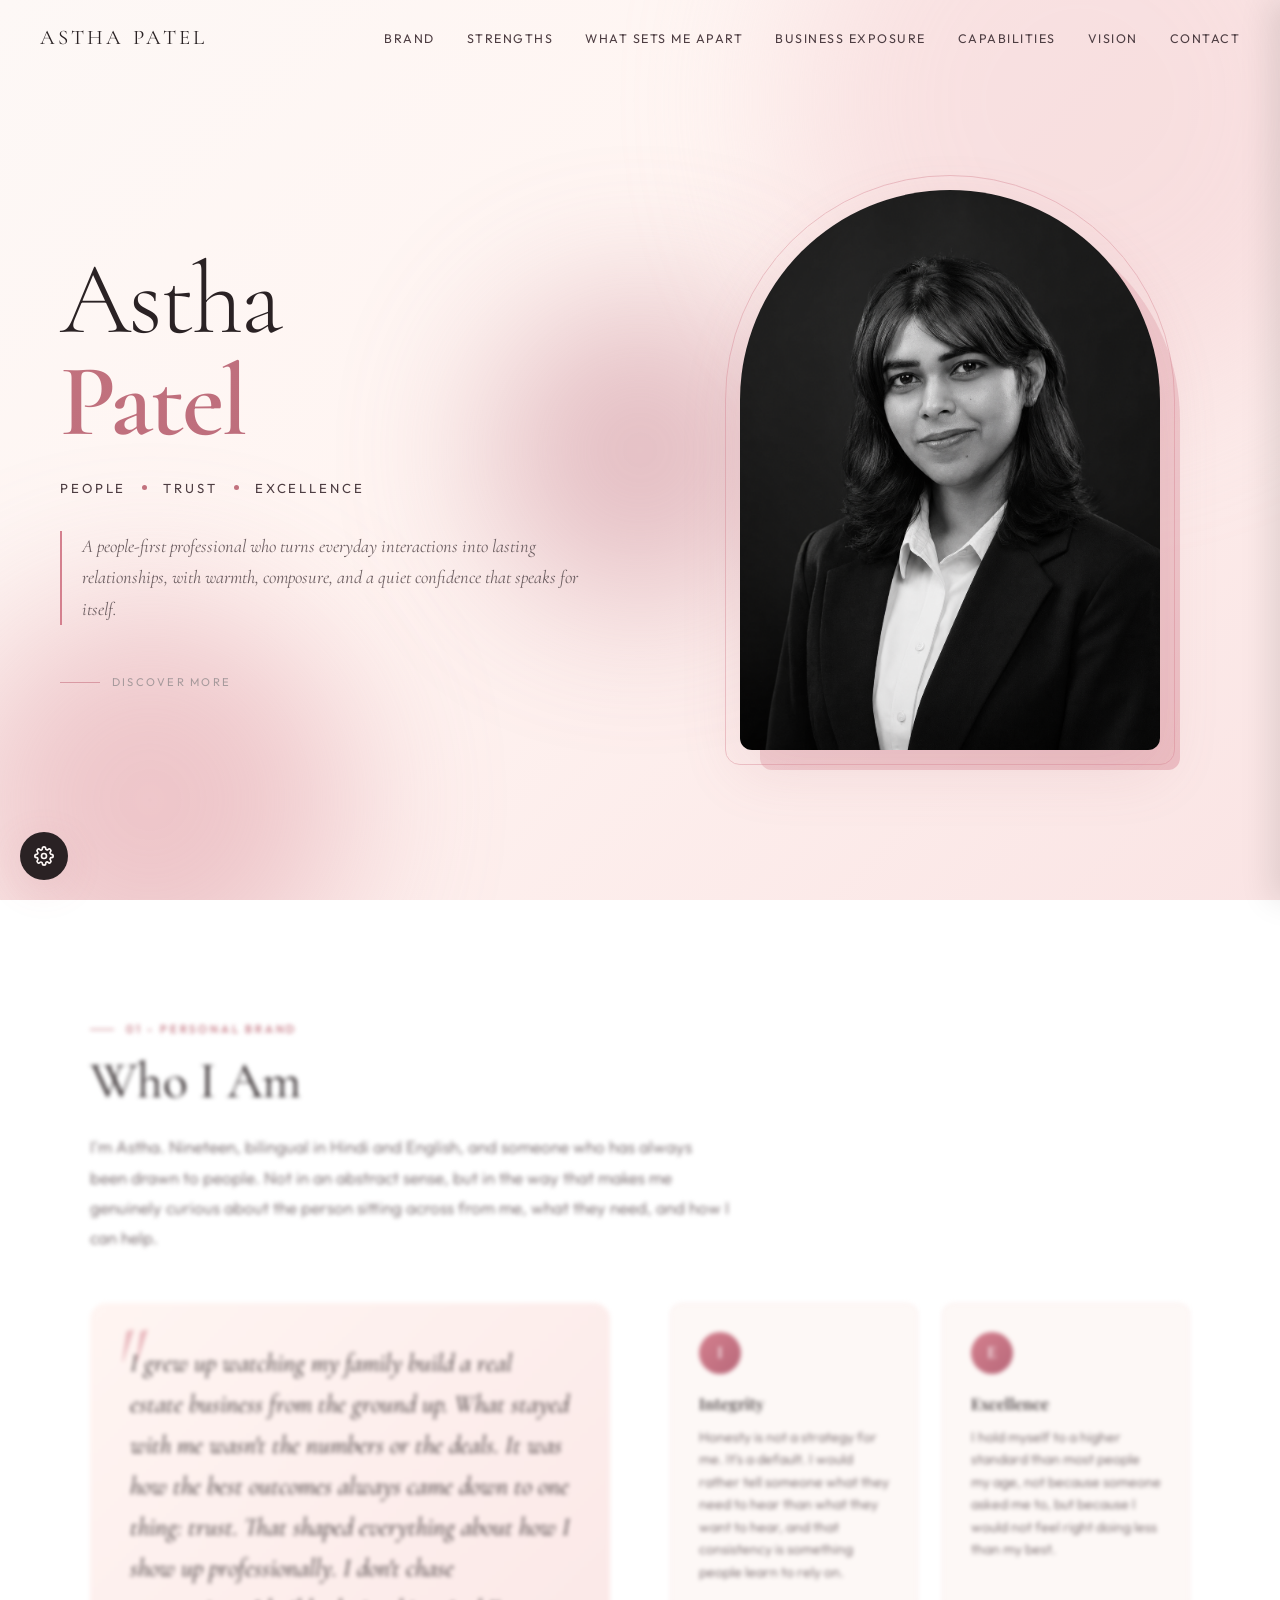
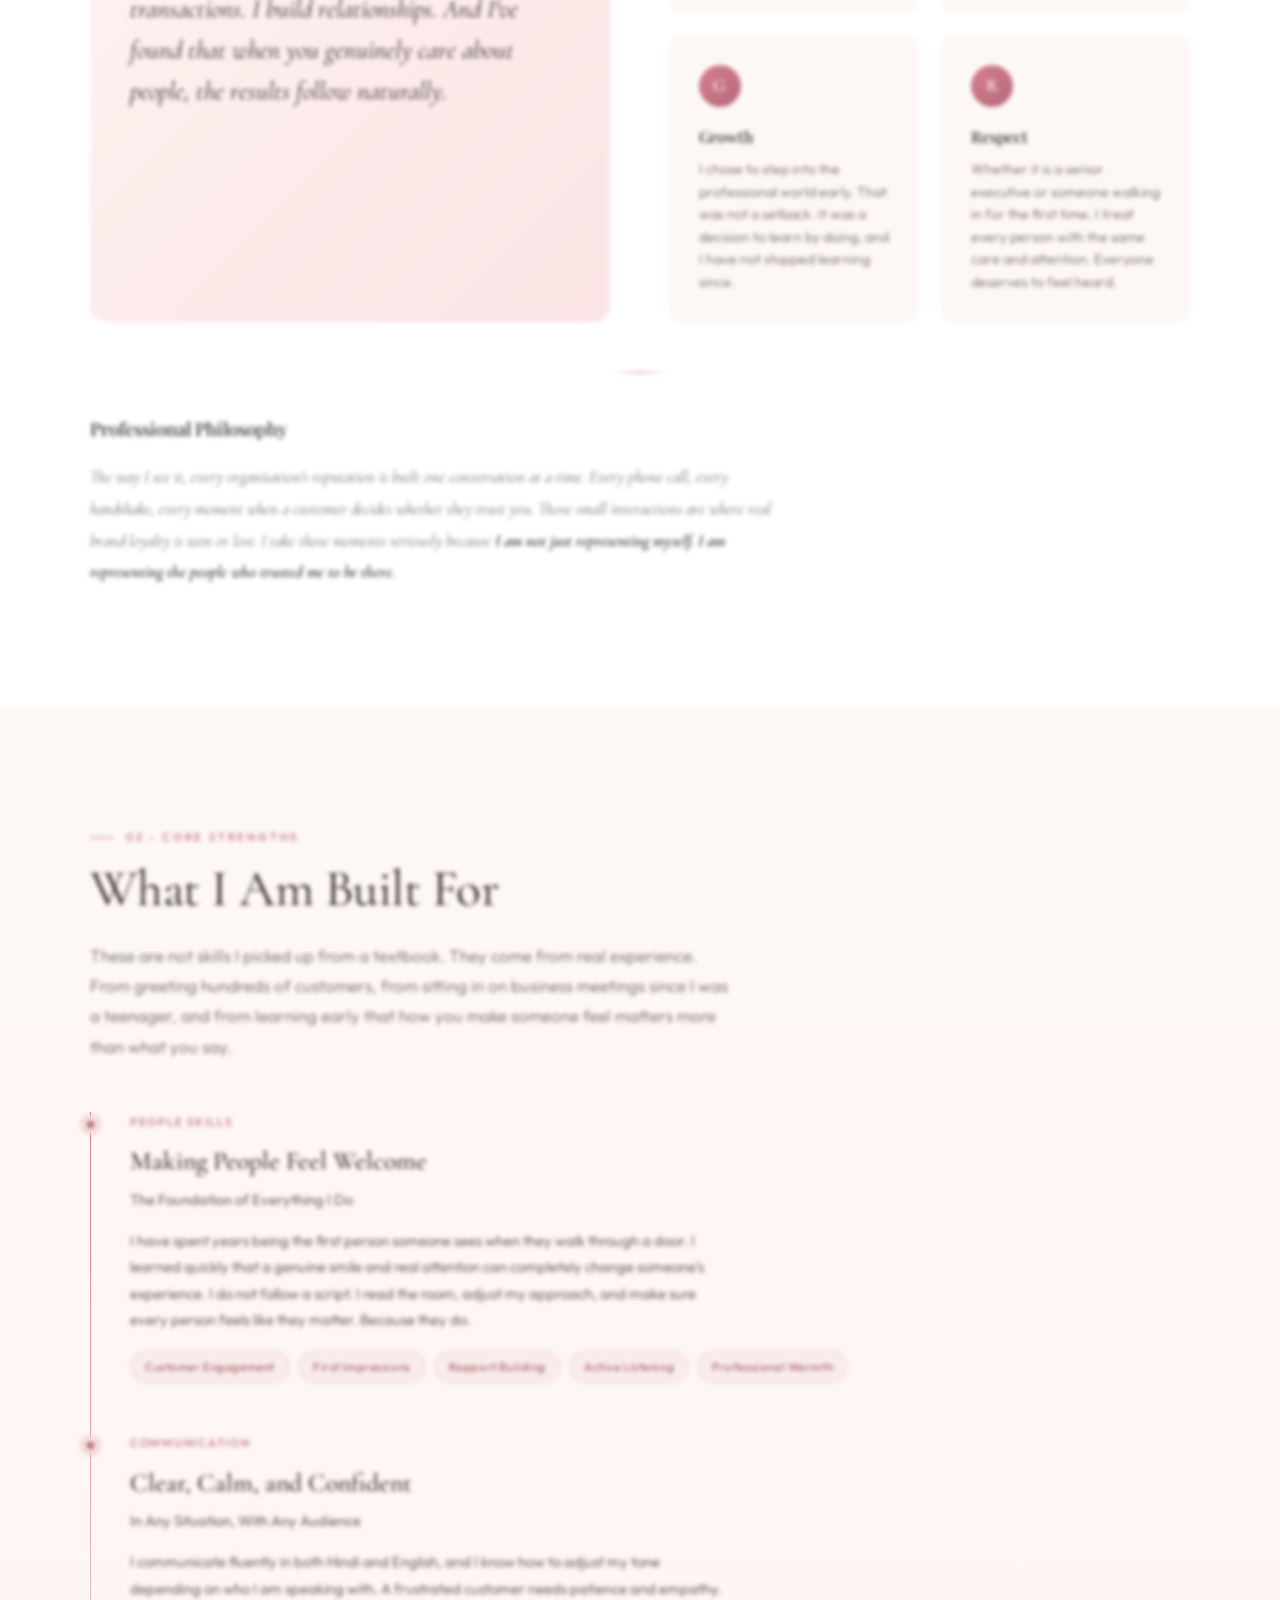
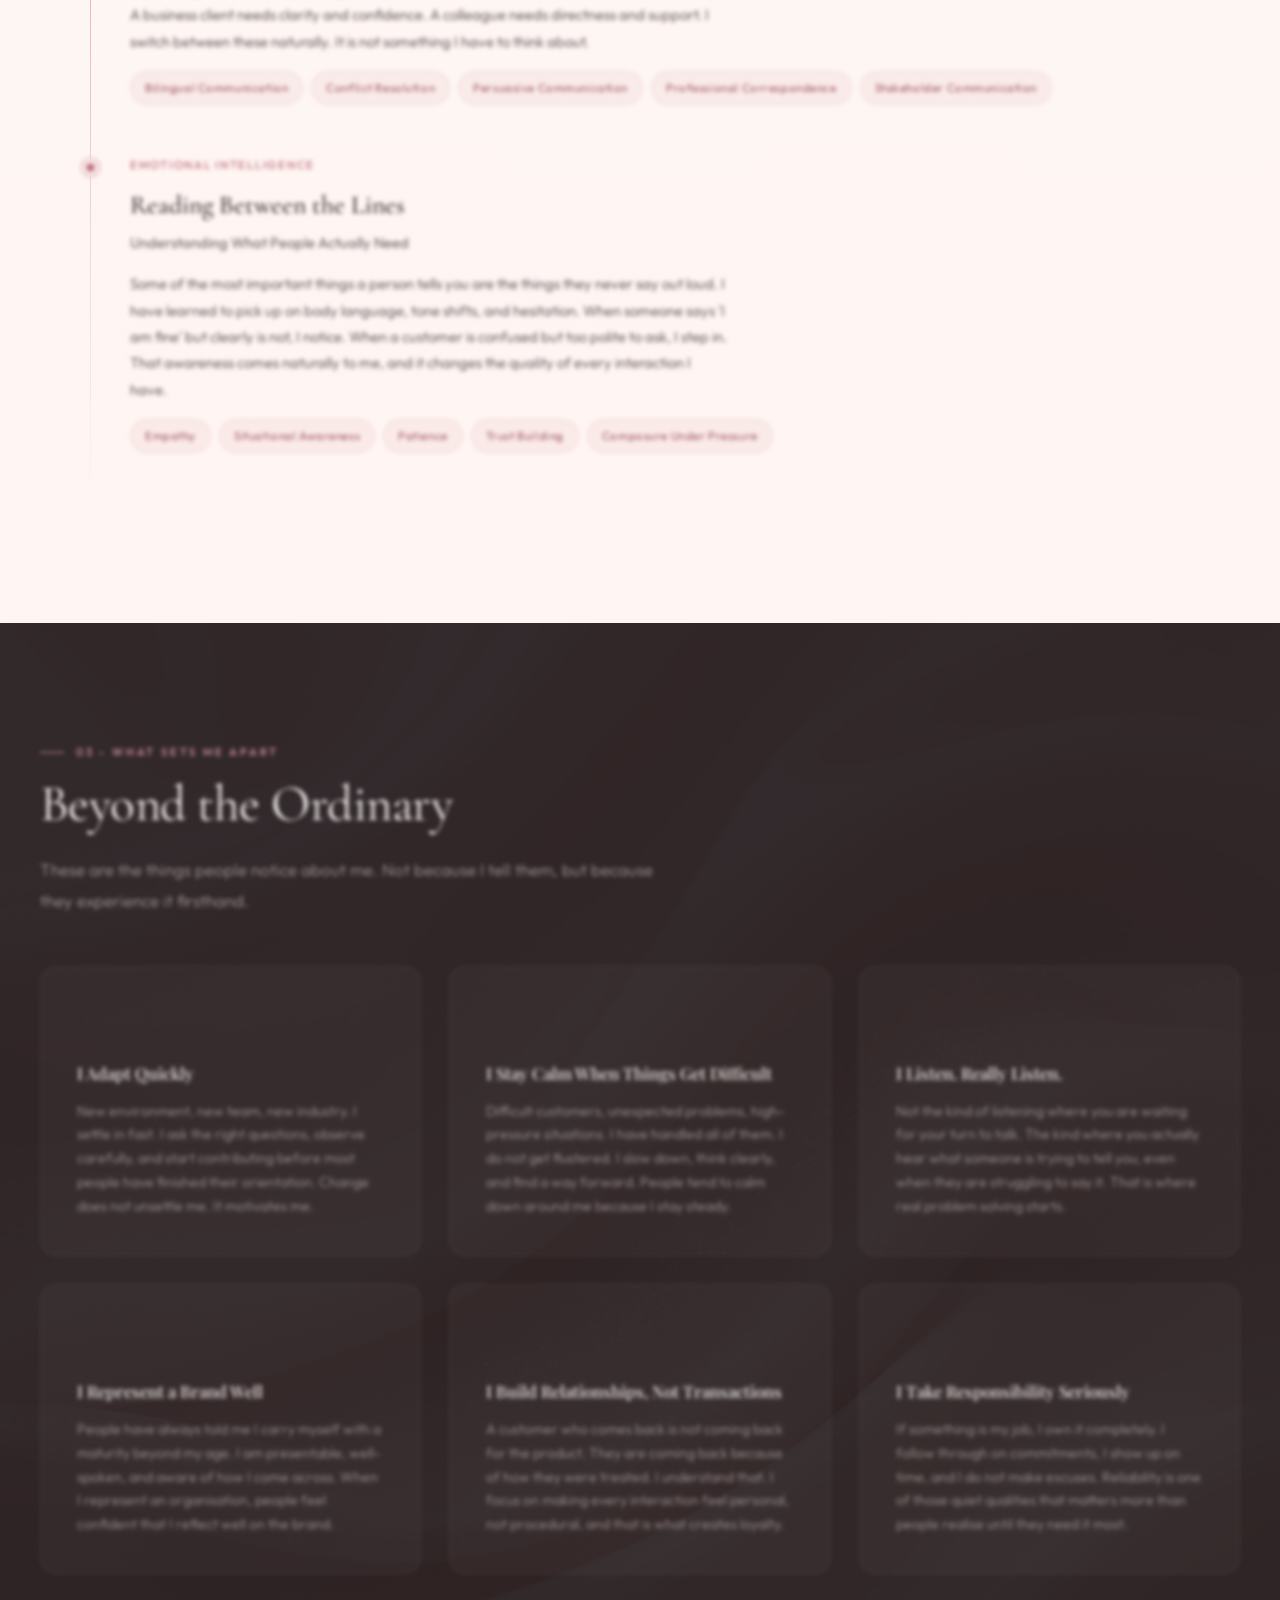
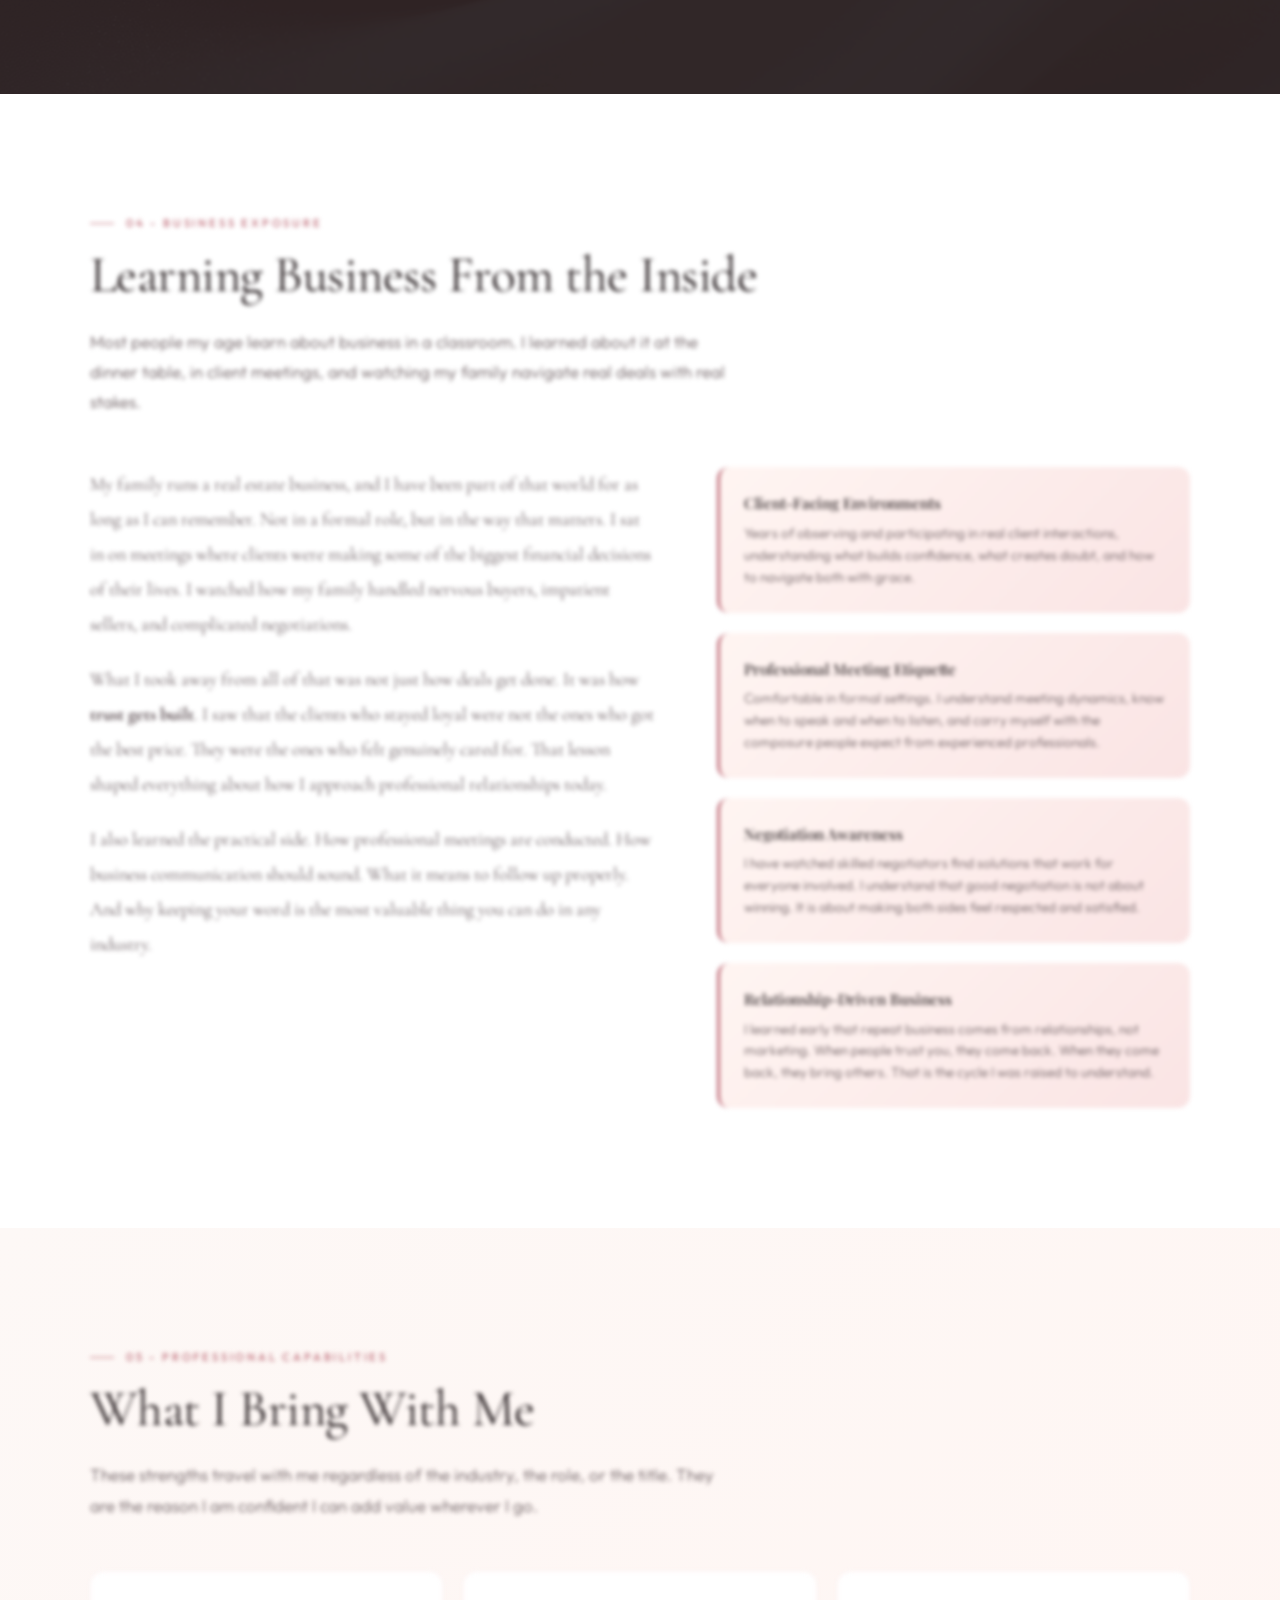
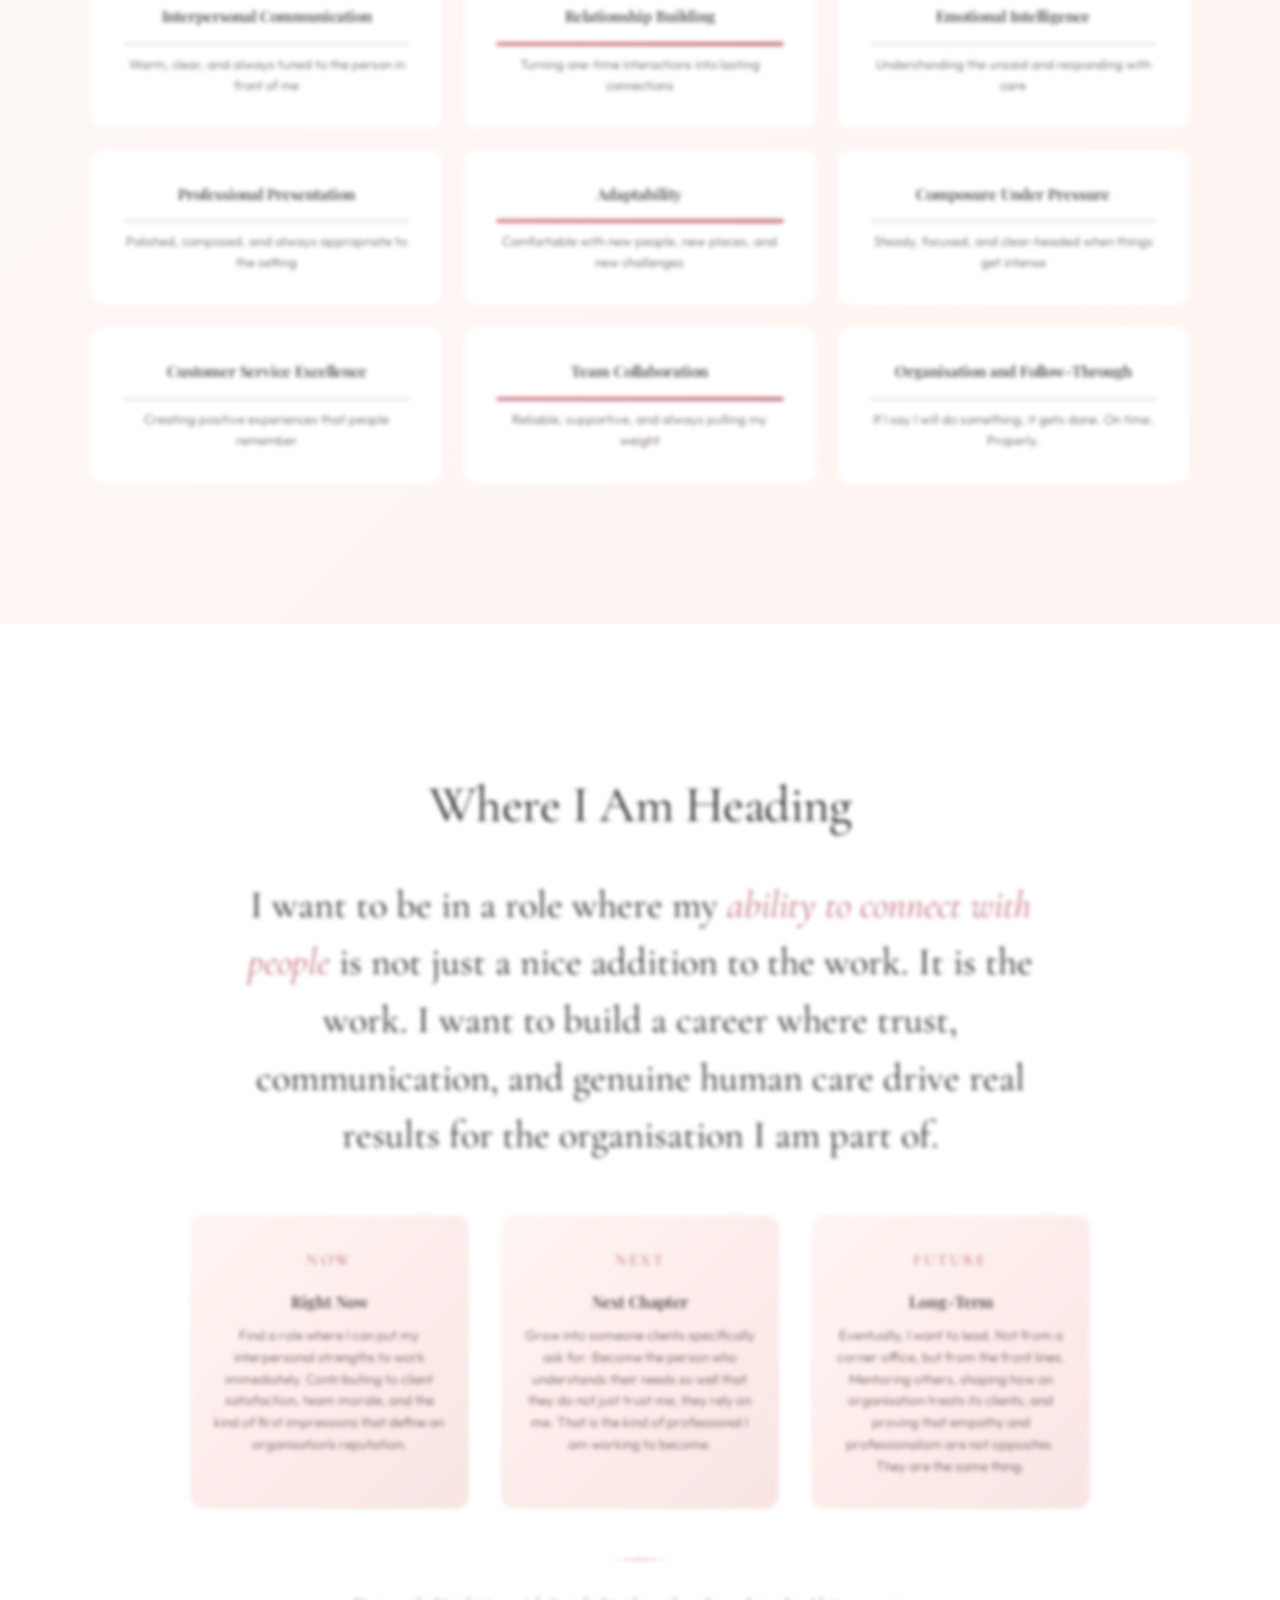
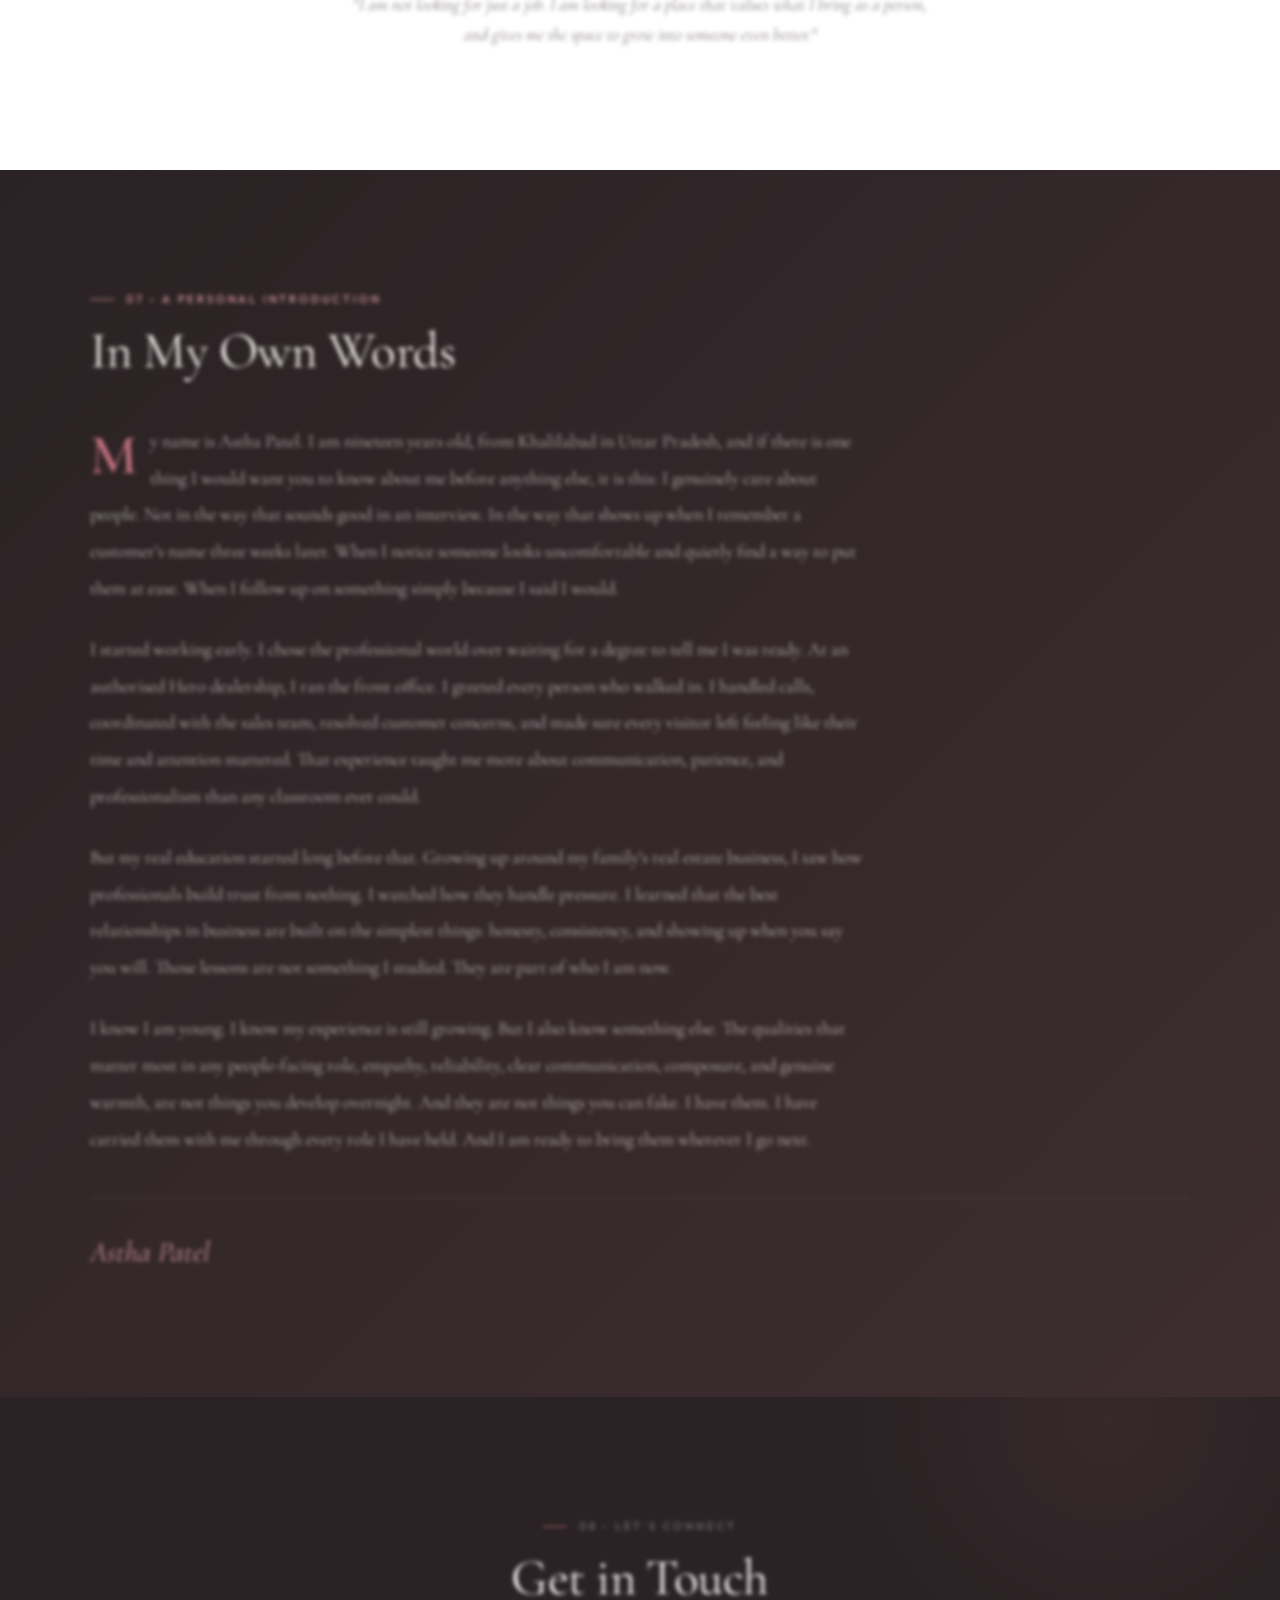
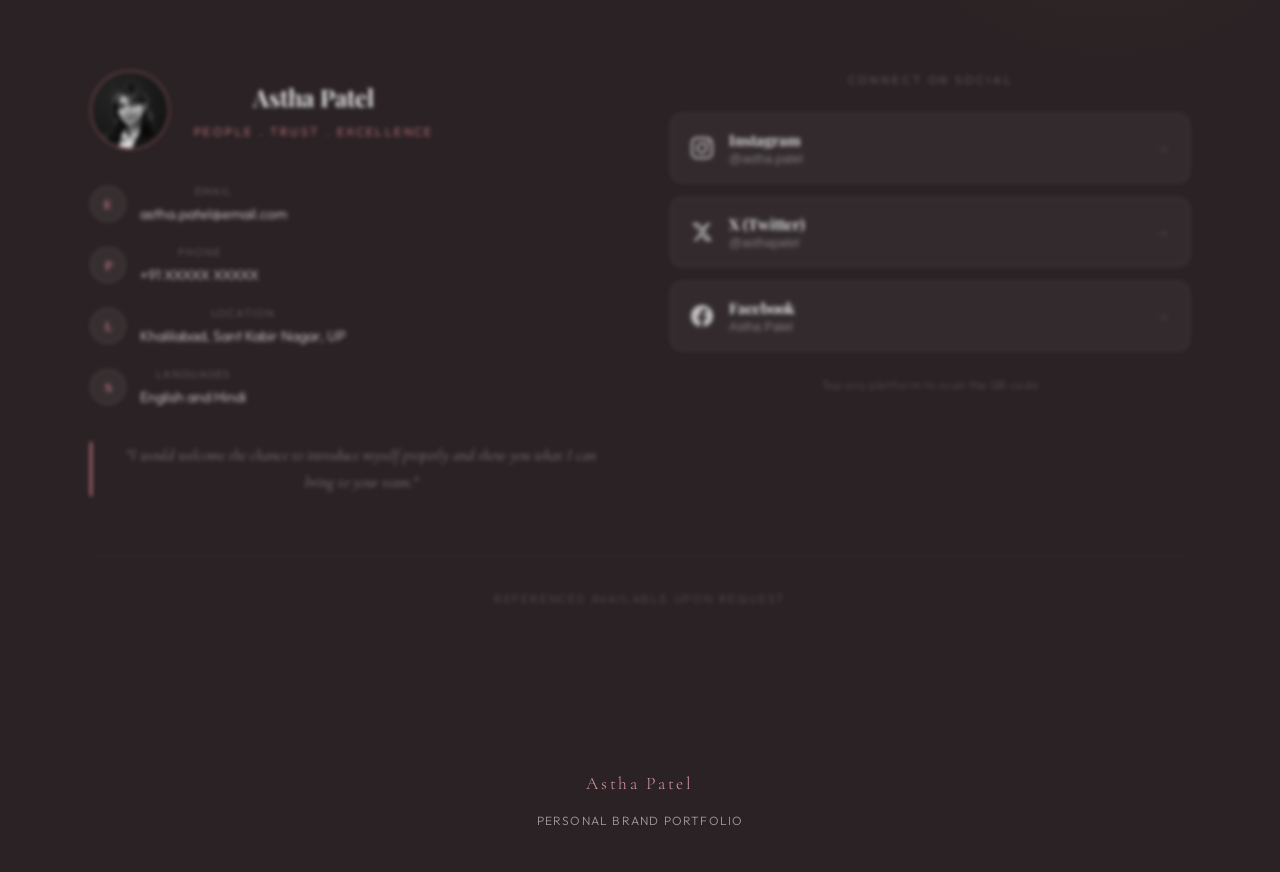
==== commit 21505469: "feat: 3 hero variants, scroll replay, social QR contact redesign" ====
--- a/index.html
+++ b/index.html
@@ -446,41 +446,7 @@
     <div class="section-inner">
       <div class="section-label reveal" style="justify-content: center;">08 - Let's Connect</div>
       <h2 class="section-title reveal reveal-delay-1" style="text-align: center;">Get in Touch</h2>
-
-      <div class="contact-card reveal reveal-delay-2">
-        <img src="assets/portrait.png" alt="Astha Patel" class="contact-portrait" loading="lazy">
-        <div class="contact-name">Astha Patel</div>
-        <div class="contact-tagline">People . Trust . Excellence</div>
-
-        <div class="contact-info">
-          <div class="contact-item">
-            <span class="icon">E</span>
-            <span>astha.patel@email.com</span>
-          </div>
-          <div class="contact-item">
-            <span class="icon">P</span>
-            <span>+91 XXXXX XXXXX</span>
-          </div>
-          <div class="contact-item">
-            <span class="icon">L</span>
-            <span>Khalilabad, Sant Kabir Nagar, Uttar Pradesh</span>
-          </div>
-          <div class="contact-item">
-            <span class="icon">S</span>
-            <span>English and Hindi</span>
-          </div>
-        </div>
-
-        <div class="contact-divider"></div>
-
-        <p class="contact-footer">
-          "I would welcome the chance to introduce myself properly and show you what I can bring to your team."
-        </p>
-      </div>
-
-      <div style="margin-top: 50px; text-align: center;" class="reveal reveal-delay-3" data-block="references">
-        <p style="font-size: 0.8rem; letter-spacing: 0.1em; text-transform: uppercase; color: var(--medium-gray);">References available upon request</p>
-      </div>
+      <!-- Contact grid injected by content-loader.js -->
     </div>
   </section>
 
@@ -552,6 +518,15 @@
           <input type="checkbox" checked>
           <span class="ff-switch"></span>
         </label>
+        <!-- Hero variant selector (writes to feature-flags.json via localStorage) -->
+        <div style="padding: 10px 0 4px; display:flex; flex-direction:column; gap:6px;">
+          <span style="font-size:0.72rem; letter-spacing:0.08em; color:rgba(255,255,255,0.4); text-transform:uppercase;">Hero Variant</span>
+          <select id="heroVariantSelect" style="background:#1a1a1f; color:#fff; border:1px solid rgba(255,255,255,0.12); border-radius:6px; padding:7px 10px; font-size:0.82rem; width:100%; cursor:pointer;">
+            <option value="orbital">Orbital (Default)</option>
+            <option value="cinematic">Cinematic (Dark Film)</option>
+            <option value="editorial">Editorial (Magazine)</option>
+          </select>
+        </div>
         <label class="ff-toggle" data-flag="hero-name">
           <span class="ff-toggle-label">Name</span>
           <input type="checkbox" checked>
@@ -704,6 +679,11 @@
         </label>
         <label class="ff-toggle" data-flag="contact-info">
           <span class="ff-toggle-label">Contact Details</span>
+          <input type="checkbox" checked>
+          <span class="ff-switch"></span>
+        </label>
+        <label class="ff-toggle" data-flag="contact-social">
+          <span class="ff-toggle-label">Social Media Buttons</span>
           <input type="checkbox" checked>
           <span class="ff-switch"></span>
         </label>
--- a/css/style.css
+++ b/css/style.css
@@ -1559,3 +1559,828 @@
     print-color-adjust: exact;
   }
 }
+
+/* ================================================================
+   HERO VARIANT: CINEMATIC
+   Full-screen portrait background, film-like, dramatic
+   ================================================================ */
+
+.hero--cinematic {
+  position: relative;
+  overflow: hidden;
+  background: #070509;
+  min-height: 100vh;
+  display: flex;
+  align-items: flex-end;
+}
+
+.hero-cin-bg {
+  position: absolute;
+  inset: 0;
+  z-index: 0;
+}
+
+.hero-cin-portrait-bg {
+  width: 100%;
+  height: 100%;
+  object-fit: cover;
+  object-position: center 10%;
+  filter: saturate(0.7) contrast(1.05);
+}
+
+.hero-cin-overlay {
+  position: absolute;
+  inset: 0;
+  background:
+    linear-gradient(to right, rgba(7,5,9,0.92) 0%, rgba(7,5,9,0.5) 55%, rgba(7,5,9,0.1) 100%),
+    linear-gradient(to top, rgba(7,5,9,1) 0%, rgba(7,5,9,0.5) 40%, transparent 70%);
+}
+
+/* Film grain overlay */
+.hero-cin-grain {
+  position: absolute;
+  inset: 0;
+  z-index: 1;
+  pointer-events: none;
+  opacity: 0.06;
+  background-image: url("data:image/svg+xml,%3Csvg viewBox='0 0 256 256' xmlns='http://www.w3.org/2000/svg'%3E%3Cfilter id='noise'%3E%3CfeTurbulence type='fractalNoise' baseFrequency='0.9' numOctaves='4' stitchTiles='stitch'/%3E%3C/filter%3E%3Crect width='100%25' height='100%25' filter='url(%23noise)' opacity='1'/%3E%3C/svg%3E");
+  background-size: 200px 200px;
+}
+
+/* Horizontal scan line */
+.hero-cin-scanline {
+  position: absolute;
+  left: 0;
+  right: 0;
+  height: 1px;
+  background: linear-gradient(to right, transparent, rgba(194,114,126,0.4), transparent);
+  z-index: 2;
+  animation: scanline 8s linear infinite;
+}
+
+@keyframes scanline {
+  0% { top: -1%; opacity: 0; }
+  5% { opacity: 1; }
+  95% { opacity: 1; }
+  100% { top: 101%; opacity: 0; }
+}
+
+.hero-cin-content {
+  position: relative;
+  z-index: 3;
+  padding: 80px;
+  padding-bottom: 100px;
+  max-width: 750px;
+  animation: cinFadeIn 1.4s cubic-bezier(0.16, 1, 0.3, 1) both;
+}
+
+@keyframes cinFadeIn {
+  from { opacity: 0; transform: translateY(30px); }
+  to   { opacity: 1; transform: translateY(0); }
+}
+
+.hero-cin-eyebrow {
+  font-family: var(--font-body);
+  font-size: 0.7rem;
+  letter-spacing: 0.35em;
+  text-transform: uppercase;
+  color: var(--rose-quartz);
+  margin-bottom: 28px;
+  display: flex;
+  align-items: center;
+  gap: 16px;
+}
+
+.hero-cin-eyebrow::before {
+  content: '';
+  display: inline-block;
+  width: 40px;
+  height: 1px;
+  background: var(--rose-quartz);
+}
+
+.hero-cin-name {
+  font-family: var(--font-display);
+  font-size: clamp(4.5rem, 10vw, 10rem);
+  font-weight: 300;
+  font-style: italic;
+  line-height: 0.9;
+  color: #fff;
+  letter-spacing: -0.02em;
+  margin: 0;
+}
+
+.hero-cin-name .cin-last {
+  display: block;
+  font-style: normal;
+  font-weight: 700;
+  -webkit-text-stroke: 1px rgba(255,255,255,0.8);
+  color: transparent;
+  letter-spacing: 0.04em;
+}
+
+.hero-cin-divider {
+  width: 60px;
+  height: 1px;
+  background: linear-gradient(to right, var(--rose-quartz), transparent);
+  margin: 30px 0;
+}
+
+.hero-cin-statement {
+  font-family: var(--font-body);
+  font-size: clamp(0.9rem, 1.5vw, 1.05rem);
+  color: rgba(255, 255, 255, 0.6);
+  line-height: 1.8;
+  max-width: 480px;
+  margin: 0;
+}
+
+.hero-cin-actions {
+  margin-top: 40px;
+  display: flex;
+  align-items: center;
+  gap: 30px;
+}
+
+.hero-cin-btn {
+  display: inline-flex;
+  align-items: center;
+  gap: 10px;
+  background: var(--rose-quartz);
+  color: #fff;
+  font-family: var(--font-body);
+  font-size: 0.8rem;
+  letter-spacing: 0.12em;
+  text-transform: uppercase;
+  padding: 14px 28px;
+  border: none;
+  cursor: pointer;
+  transition: background 0.3s, transform 0.2s;
+}
+
+.hero-cin-btn:hover {
+  background: var(--rose-gold);
+  transform: translateY(-2px);
+}
+
+.hero-cin-tagline-small {
+  font-size: 0.72rem;
+  letter-spacing: 0.2em;
+  color: rgba(255,255,255,0.3);
+  text-transform: uppercase;
+}
+
+/* Meta info — bottom right */
+.hero-cin-meta {
+  position: absolute;
+  right: 60px;
+  bottom: 80px;
+  z-index: 3;
+  display: flex;
+  flex-direction: column;
+  gap: 10px;
+  text-align: right;
+  animation: cinFadeIn 1.8s cubic-bezier(0.16, 1, 0.3, 1) both;
+}
+
+.hero-cin-meta span {
+  font-family: var(--font-body);
+  font-size: 0.68rem;
+  letter-spacing: 0.22em;
+  color: rgba(255,255,255,0.25);
+  text-transform: uppercase;
+}
+
+@media (max-width: 768px) {
+  .hero-cin-content { padding: 40px 24px 80px; }
+  .hero-cin-meta { display: none; }
+  .hero-cin-name { font-size: clamp(3.5rem, 15vw, 6rem); }
+}
+
+/* ================================================================
+   HERO VARIANT: EDITORIAL
+   Giant background typography, portrait centered, marquee footer
+   ================================================================ */
+
+.hero--editorial {
+  position: relative;
+  min-height: 100vh;
+  background: var(--warm-ivory);
+  display: flex;
+  align-items: center;
+  justify-content: center;
+  overflow: hidden;
+}
+
+.hero-ed-bg-text {
+  position: absolute;
+  inset: 0;
+  display: flex;
+  flex-direction: column;
+  justify-content: center;
+  pointer-events: none;
+  user-select: none;
+  line-height: 0.82;
+  padding-left: 3vw;
+}
+
+.hero-ed-bg-first {
+  font-family: var(--font-heading);
+  font-size: clamp(9rem, 19vw, 22rem);
+  font-weight: 900;
+  letter-spacing: -0.04em;
+  text-transform: uppercase;
+  color: transparent;
+  -webkit-text-stroke: 1.5px rgba(194, 114, 126, 0.25);
+  animation: edDrift 20s ease-in-out infinite alternate;
+}
+
+.hero-ed-bg-last {
+  font-family: var(--font-heading);
+  font-size: clamp(9rem, 19vw, 22rem);
+  font-weight: 900;
+  letter-spacing: -0.04em;
+  text-transform: uppercase;
+  color: rgba(194, 114, 126, 0.05);
+  padding-left: 8vw;
+  animation: edDrift 20s ease-in-out infinite alternate-reverse;
+}
+
+@keyframes edDrift {
+  from { transform: translateX(-1%); }
+  to   { transform: translateX(1%); }
+}
+
+.hero-ed-center {
+  position: relative;
+  z-index: 2;
+  display: flex;
+  flex-direction: column;
+  align-items: center;
+  gap: 0;
+}
+
+.hero-ed-portrait-wrap {
+  position: relative;
+  width: clamp(200px, 22vw, 340px);
+  height: clamp(280px, 30vw, 460px);
+  overflow: hidden;
+  box-shadow:
+    0 0 0 1px rgba(194,114,126,0.2),
+    0 40px 80px rgba(0,0,0,0.15);
+}
+
+.hero-ed-portrait-wrap img {
+  width: 100%;
+  height: 100%;
+  object-fit: cover;
+  object-position: center 5%;
+  transition: transform 8s ease;
+}
+
+.hero-ed-portrait-wrap:hover img {
+  transform: scale(1.04);
+}
+
+/* Floating tags around portrait */
+.hero-ed-float-tag {
+  position: absolute;
+  font-family: var(--font-body);
+  font-size: 0.68rem;
+  letter-spacing: 0.22em;
+  text-transform: uppercase;
+  color: var(--charcoal);
+  opacity: 0.5;
+  white-space: nowrap;
+}
+
+.hero-ed-float-tag:nth-child(1) {
+  top: 12%;
+  left: -120px;
+  animation: floatTag 6s ease-in-out infinite;
+}
+
+.hero-ed-float-tag:nth-child(2) {
+  top: 48%;
+  right: -110px;
+  animation: floatTag 8s ease-in-out infinite reverse;
+}
+
+.hero-ed-float-tag:nth-child(3) {
+  bottom: 20%;
+  left: -130px;
+  animation: floatTag 7s ease-in-out infinite 1s;
+}
+
+@keyframes floatTag {
+  0%, 100% { transform: translateY(0); opacity: 0.5; }
+  50% { transform: translateY(-8px); opacity: 0.8; }
+}
+
+.hero-ed-name-block {
+  margin-top: 28px;
+  text-align: center;
+}
+
+.hero-ed-name {
+  font-family: var(--font-heading);
+  font-size: clamp(1.8rem, 3.5vw, 3rem);
+  font-weight: 700;
+  color: var(--charcoal);
+  letter-spacing: 0.06em;
+  text-transform: uppercase;
+  line-height: 1;
+}
+
+.hero-ed-statement {
+  font-family: var(--font-display);
+  font-size: clamp(0.8rem, 1.2vw, 0.95rem);
+  color: var(--graphite);
+  line-height: 1.7;
+  max-width: 380px;
+  text-align: center;
+  margin: 14px auto 0;
+  font-style: italic;
+}
+
+.hero-ed-scroll-hint {
+  margin-top: 24px;
+  display: flex;
+  flex-direction: column;
+  align-items: center;
+  gap: 6px;
+  cursor: pointer;
+  opacity: 0.4;
+  transition: opacity 0.3s;
+}
+
+.hero-ed-scroll-hint:hover { opacity: 0.7; }
+.hero-ed-scroll-hint span {
+  font-size: 0.65rem;
+  letter-spacing: 0.2em;
+  text-transform: uppercase;
+  color: var(--charcoal);
+}
+.hero-ed-scroll-hint::after {
+  content: '';
+  width: 1px;
+  height: 40px;
+  background: var(--charcoal);
+  animation: scrollPulse 2s ease-in-out infinite;
+}
+
+@keyframes scrollPulse {
+  0%, 100% { transform: scaleY(1); opacity: 0.4; }
+  50% { transform: scaleY(0.5); opacity: 1; }
+}
+
+/* Marquee at bottom */
+.hero-ed-marquee {
+  position: absolute;
+  bottom: 0;
+  left: 0;
+  right: 0;
+  overflow: hidden;
+  padding: 14px 0;
+  border-top: 1px solid rgba(194,114,126,0.15);
+  z-index: 3;
+  background: rgba(250,246,242,0.8);
+  backdrop-filter: blur(8px);
+}
+
+.hero-ed-marquee-inner {
+  display: inline-flex;
+  gap: 0;
+  white-space: nowrap;
+  animation: marqueeScroll 25s linear infinite;
+  font-family: var(--font-body);
+  font-size: 0.68rem;
+  letter-spacing: 0.3em;
+  text-transform: uppercase;
+  color: var(--rose-gold);
+}
+
+.hero-ed-marquee-inner span {
+  padding: 0 24px;
+}
+
+.hero-ed-marquee-inner .dot-sep {
+  color: rgba(194,114,126,0.4);
+  padding: 0;
+}
+
+@keyframes marqueeScroll {
+  from { transform: translateX(0); }
+  to   { transform: translateX(-50%); }
+}
+
+@media (max-width: 768px) {
+  .hero-ed-float-tag { display: none; }
+  .hero-ed-bg-first, .hero-ed-bg-last {
+    font-size: clamp(5rem, 20vw, 9rem);
+  }
+}
+
+/* ================================================================
+   CONTACT SECTION — REDESIGN
+   Two-column layout + social icons + QR modal
+   ================================================================ */
+
+.contact-section {
+  background: var(--charcoal);
+  position: relative;
+  overflow: hidden;
+}
+
+.contact-section::before {
+  content: '';
+  position: absolute;
+  top: -30%;
+  right: -10%;
+  width: 600px;
+  height: 600px;
+  background: radial-gradient(circle, rgba(194,114,126,0.08) 0%, transparent 60%);
+  pointer-events: none;
+}
+
+.contact-section .section-label {
+  color: rgba(255,255,255,0.35);
+}
+
+.contact-section .section-title {
+  color: #fff;
+}
+
+.contact-grid {
+  display: grid;
+  grid-template-columns: 1fr 1fr;
+  gap: 60px;
+  margin-top: 60px;
+  align-items: start;
+}
+
+/* Left: Profile + contact info */
+.contact-profile {
+  display: flex;
+  flex-direction: column;
+  gap: 32px;
+}
+
+.contact-profile-header {
+  display: flex;
+  align-items: center;
+  gap: 24px;
+}
+
+.contact-avatar {
+  width: 80px;
+  height: 80px;
+  border-radius: 50%;
+  object-fit: cover;
+  object-position: center 5%;
+  border: 2px solid rgba(194,114,126,0.4);
+  flex-shrink: 0;
+}
+
+.contact-profile-name {
+  font-family: var(--font-heading);
+  font-size: 1.5rem;
+  font-weight: 600;
+  color: #fff;
+  margin: 0;
+}
+
+.contact-profile-tagline {
+  font-family: var(--font-body);
+  font-size: 0.75rem;
+  letter-spacing: 0.2em;
+  text-transform: uppercase;
+  color: var(--rose-quartz);
+  margin-top: 4px;
+}
+
+.contact-details-list {
+  display: flex;
+  flex-direction: column;
+  gap: 16px;
+}
+
+.contact-detail-row {
+  display: flex;
+  align-items: center;
+  gap: 14px;
+}
+
+.contact-detail-icon {
+  width: 36px;
+  height: 36px;
+  border-radius: 50%;
+  background: rgba(255,255,255,0.06);
+  border: 1px solid rgba(255,255,255,0.1);
+  display: flex;
+  align-items: center;
+  justify-content: center;
+  font-family: var(--font-heading);
+  font-size: 0.75rem;
+  font-weight: 600;
+  color: var(--rose-quartz);
+  flex-shrink: 0;
+}
+
+.contact-detail-label {
+  font-size: 0.68rem;
+  letter-spacing: 0.1em;
+  text-transform: uppercase;
+  color: rgba(255,255,255,0.3);
+  margin-bottom: 2px;
+}
+
+.contact-detail-value {
+  font-size: 0.9rem;
+  color: rgba(255,255,255,0.8);
+}
+
+.contact-cta-text {
+  font-family: var(--font-display);
+  font-size: 1rem;
+  font-style: italic;
+  color: rgba(255,255,255,0.5);
+  line-height: 1.7;
+  border-left: 2px solid var(--rose-quartz);
+  padding-left: 20px;
+}
+
+/* Right: Social connect */
+.contact-social-panel {
+  display: flex;
+  flex-direction: column;
+  gap: 24px;
+}
+
+.contact-social-heading {
+  font-family: var(--font-body);
+  font-size: 0.72rem;
+  letter-spacing: 0.25em;
+  text-transform: uppercase;
+  color: rgba(255,255,255,0.3);
+}
+
+.social-icon-buttons {
+  display: flex;
+  flex-direction: column;
+  gap: 14px;
+}
+
+.social-icon-btn {
+  display: flex;
+  align-items: center;
+  gap: 16px;
+  background: rgba(255,255,255,0.04);
+  border: 1px solid rgba(255,255,255,0.08);
+  border-radius: 12px;
+  padding: 16px 20px;
+  cursor: pointer;
+  transition: background 0.3s, border-color 0.3s, transform 0.2s;
+  text-align: left;
+  width: 100%;
+  position: relative;
+  overflow: hidden;
+}
+
+.social-icon-btn::before {
+  content: '';
+  position: absolute;
+  inset: 0;
+  opacity: 0;
+  transition: opacity 0.3s;
+}
+
+.social-icon-btn[data-platform="instagram"]::before {
+  background: linear-gradient(135deg, rgba(233,98,141,0.1), rgba(149,59,208,0.1));
+}
+
+.social-icon-btn[data-platform="x"]::before {
+  background: rgba(255,255,255,0.05);
+}
+
+.social-icon-btn[data-platform="facebook"]::before {
+  background: rgba(24,119,242,0.1);
+}
+
+.social-icon-btn:hover::before { opacity: 1; }
+
+.social-icon-btn:hover {
+  border-color: rgba(255,255,255,0.16);
+  transform: translateX(4px);
+}
+
+.social-icon-svg {
+  width: 22px;
+  height: 22px;
+  flex-shrink: 0;
+  fill: #fff;
+  opacity: 0.7;
+  transition: opacity 0.3s;
+}
+
+.social-icon-btn:hover .social-icon-svg { opacity: 1; }
+
+.social-btn-text {
+  flex: 1;
+  position: relative;
+  z-index: 1;
+}
+
+.social-btn-name {
+  font-family: var(--font-heading);
+  font-size: 0.95rem;
+  font-weight: 600;
+  color: #fff;
+  display: block;
+}
+
+.social-btn-handle {
+  font-size: 0.78rem;
+  color: rgba(255,255,255,0.4);
+  margin-top: 2px;
+  display: block;
+}
+
+.social-btn-arrow {
+  font-size: 0.85rem;
+  color: rgba(255,255,255,0.25);
+  transition: color 0.3s, transform 0.3s;
+  position: relative;
+  z-index: 1;
+}
+
+.social-icon-btn:hover .social-btn-arrow {
+  color: var(--rose-quartz);
+  transform: translateX(4px);
+}
+
+/* QR hint */
+.social-qr-hint {
+  font-size: 0.72rem;
+  color: rgba(255,255,255,0.2);
+  letter-spacing: 0.06em;
+  text-align: center;
+}
+
+/* References footer */
+.contact-references {
+  margin-top: 60px;
+  text-align: center;
+  padding-top: 32px;
+  border-top: 1px solid rgba(255,255,255,0.06);
+}
+
+.contact-references p {
+  font-size: 0.75rem;
+  letter-spacing: 0.15em;
+  text-transform: uppercase;
+  color: rgba(255,255,255,0.2);
+}
+
+@media (max-width: 900px) {
+  .contact-grid {
+    grid-template-columns: 1fr;
+    gap: 48px;
+  }
+}
+
+/* ================================================================
+   QR CODE MODAL
+   ================================================================ */
+
+.qr-modal-backdrop {
+  position: fixed;
+  inset: 0;
+  background: rgba(7, 5, 9, 0.7);
+  backdrop-filter: blur(12px);
+  -webkit-backdrop-filter: blur(12px);
+  z-index: 20000;
+  display: flex;
+  align-items: center;
+  justify-content: center;
+  opacity: 0;
+  pointer-events: none;
+  transition: opacity 0.35s var(--ease-elegant);
+}
+
+.qr-modal-backdrop.open {
+  opacity: 1;
+  pointer-events: auto;
+}
+
+.qr-modal {
+  background: #141014;
+  border: 1px solid rgba(255,255,255,0.08);
+  border-radius: 20px;
+  padding: 40px;
+  width: 320px;
+  text-align: center;
+  transform: translateY(24px) scale(0.96);
+  transition: transform 0.4s cubic-bezier(0.34, 1.56, 0.64, 1);
+  position: relative;
+}
+
+.qr-modal-backdrop.open .qr-modal {
+  transform: translateY(0) scale(1);
+}
+
+.qr-modal-close {
+  position: absolute;
+  top: 16px;
+  right: 16px;
+  background: rgba(255,255,255,0.07);
+  border: none;
+  width: 30px;
+  height: 30px;
+  border-radius: 50%;
+  display: flex;
+  align-items: center;
+  justify-content: center;
+  cursor: pointer;
+  color: rgba(255,255,255,0.5);
+  font-size: 1rem;
+  transition: background 0.2s;
+}
+
+.qr-modal-close:hover {
+  background: rgba(255,255,255,0.14);
+  color: #fff;
+}
+
+.qr-modal-icon {
+  width: 40px;
+  height: 40px;
+  margin: 0 auto 16px;
+}
+
+.qr-modal-icon svg {
+  width: 100%;
+  height: 100%;
+  fill: #fff;
+}
+
+.qr-modal-platform {
+  font-family: var(--font-body);
+  font-size: 0.68rem;
+  letter-spacing: 0.22em;
+  text-transform: uppercase;
+  color: rgba(255,255,255,0.35);
+  margin-bottom: 24px;
+}
+
+.qr-modal-qr {
+  width: 200px;
+  height: 200px;
+  margin: 0 auto;
+  background: #fff;
+  border-radius: 12px;
+  padding: 12px;
+  display: flex;
+  align-items: center;
+  justify-content: center;
+}
+
+.qr-modal-qr img {
+  width: 100%;
+  height: 100%;
+  display: block;
+  border-radius: 4px;
+}
+
+.qr-modal-handle {
+  font-family: var(--font-heading);
+  font-size: 1.1rem;
+  font-weight: 600;
+  color: #fff;
+  margin-top: 20px;
+}
+
+.qr-modal-label {
+  font-size: 0.78rem;
+  color: rgba(255,255,255,0.3);
+  margin-top: 6px;
+}
+
+.qr-modal-link {
+  display: inline-block;
+  margin-top: 20px;
+  padding: 10px 24px;
+  background: rgba(255,255,255,0.07);
+  border: 1px solid rgba(255,255,255,0.1);
+  border-radius: 999px;
+  color: rgba(255,255,255,0.6);
+  font-size: 0.78rem;
+  text-decoration: none;
+  transition: background 0.2s, color 0.2s;
+}
+
+.qr-modal-link:hover {
+  background: rgba(255,255,255,0.12);
+  color: #fff;
+}
+
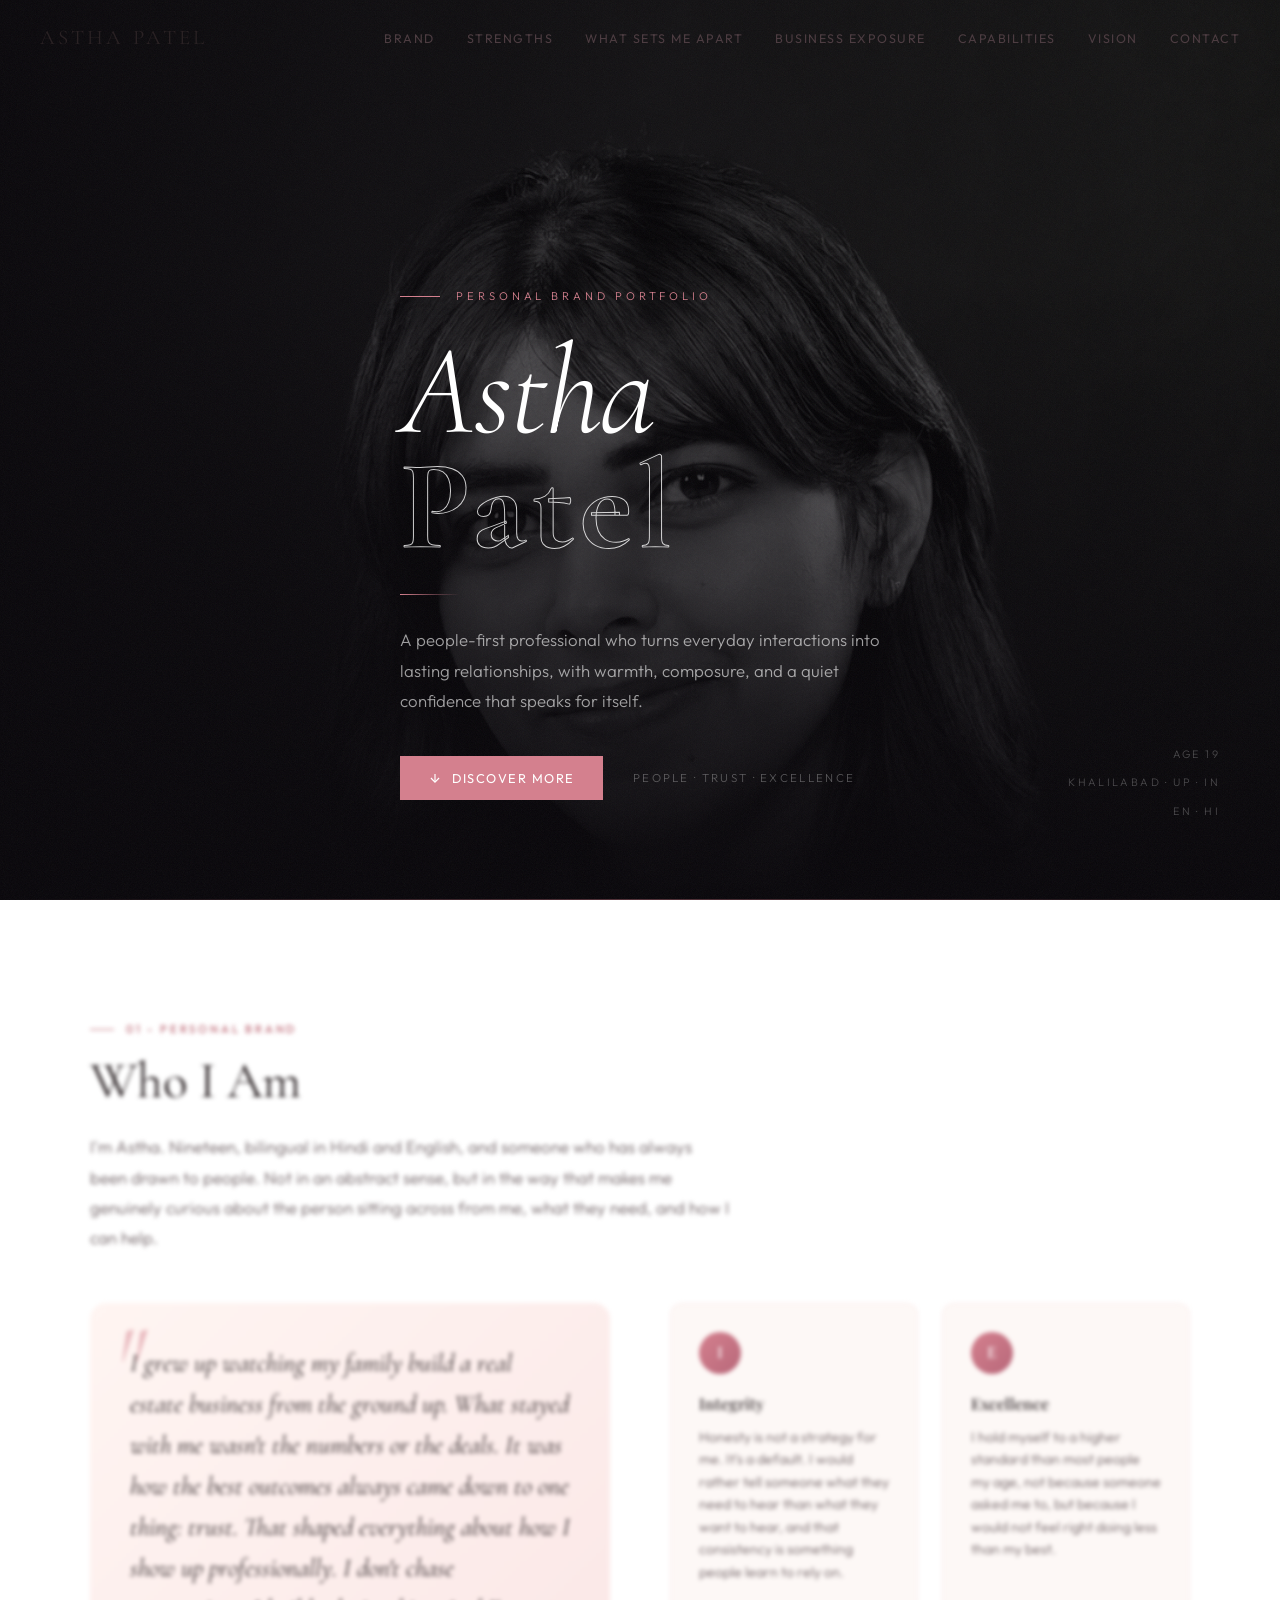
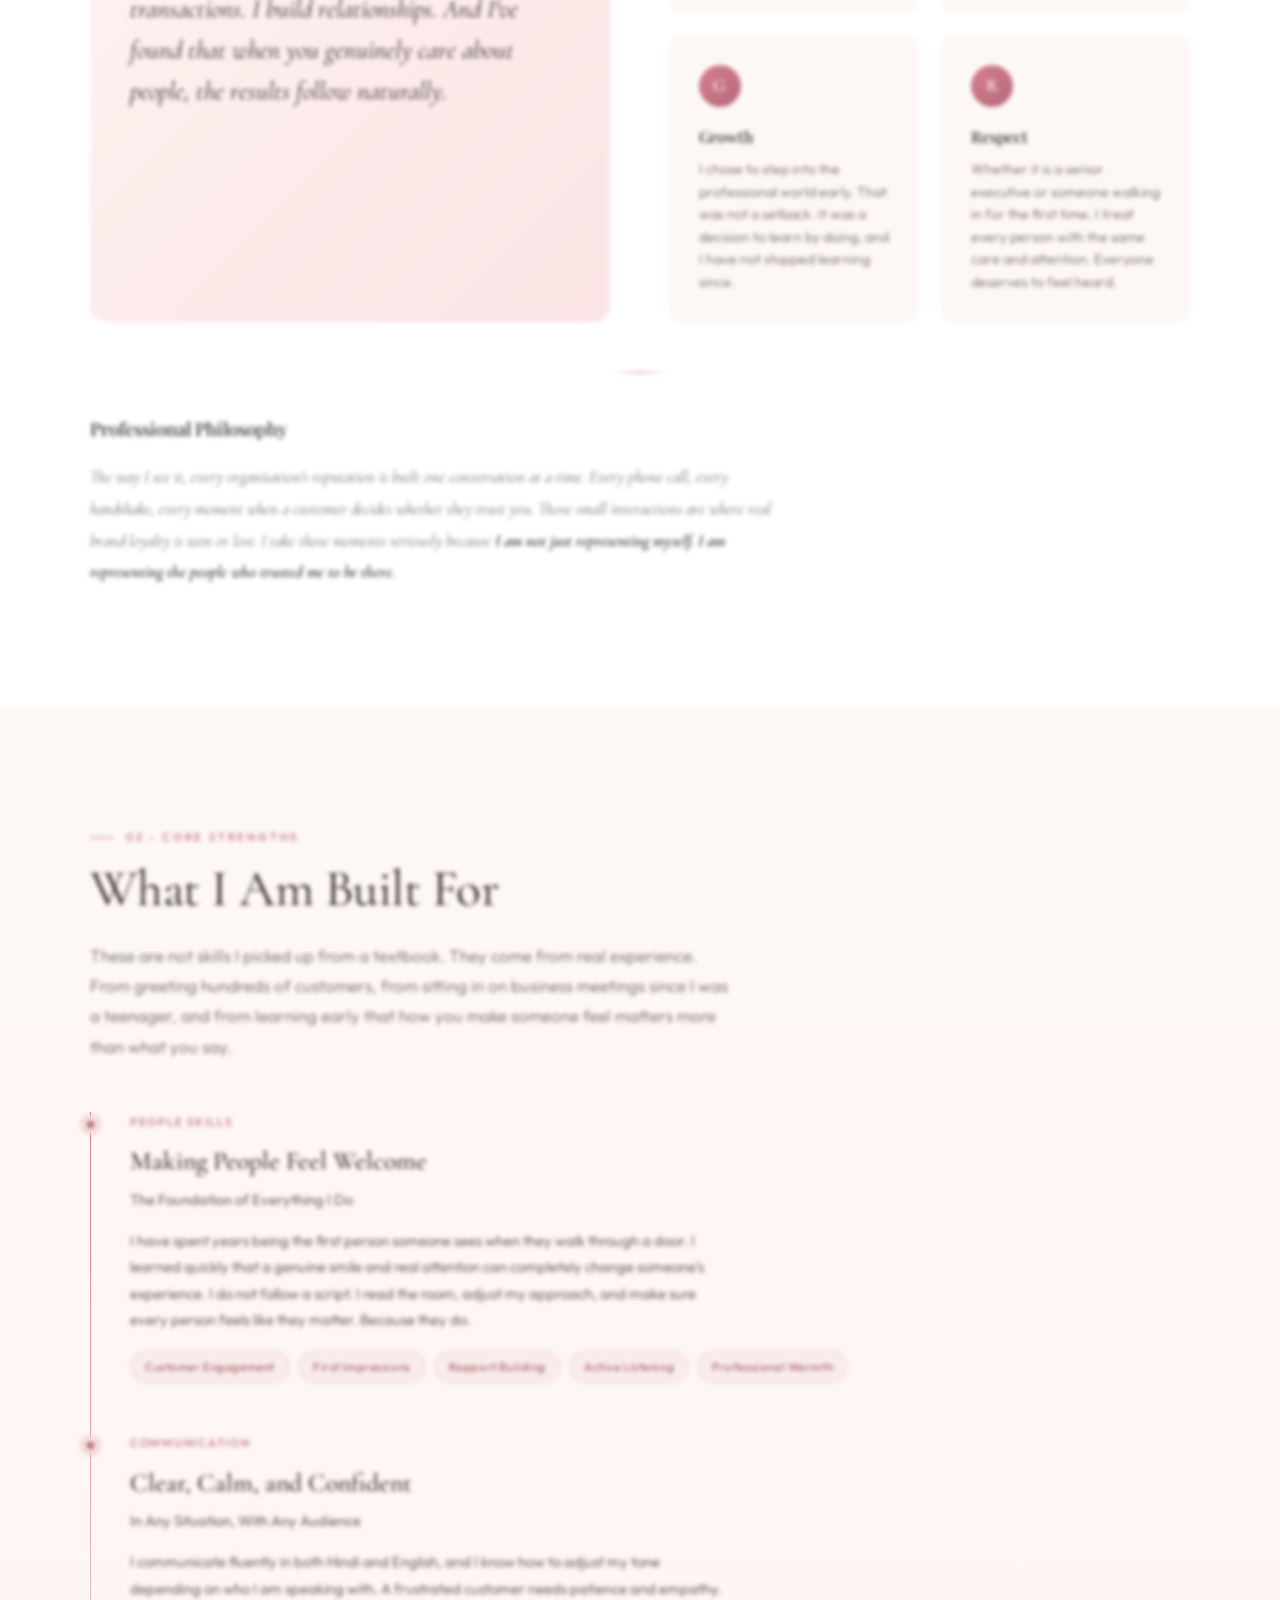
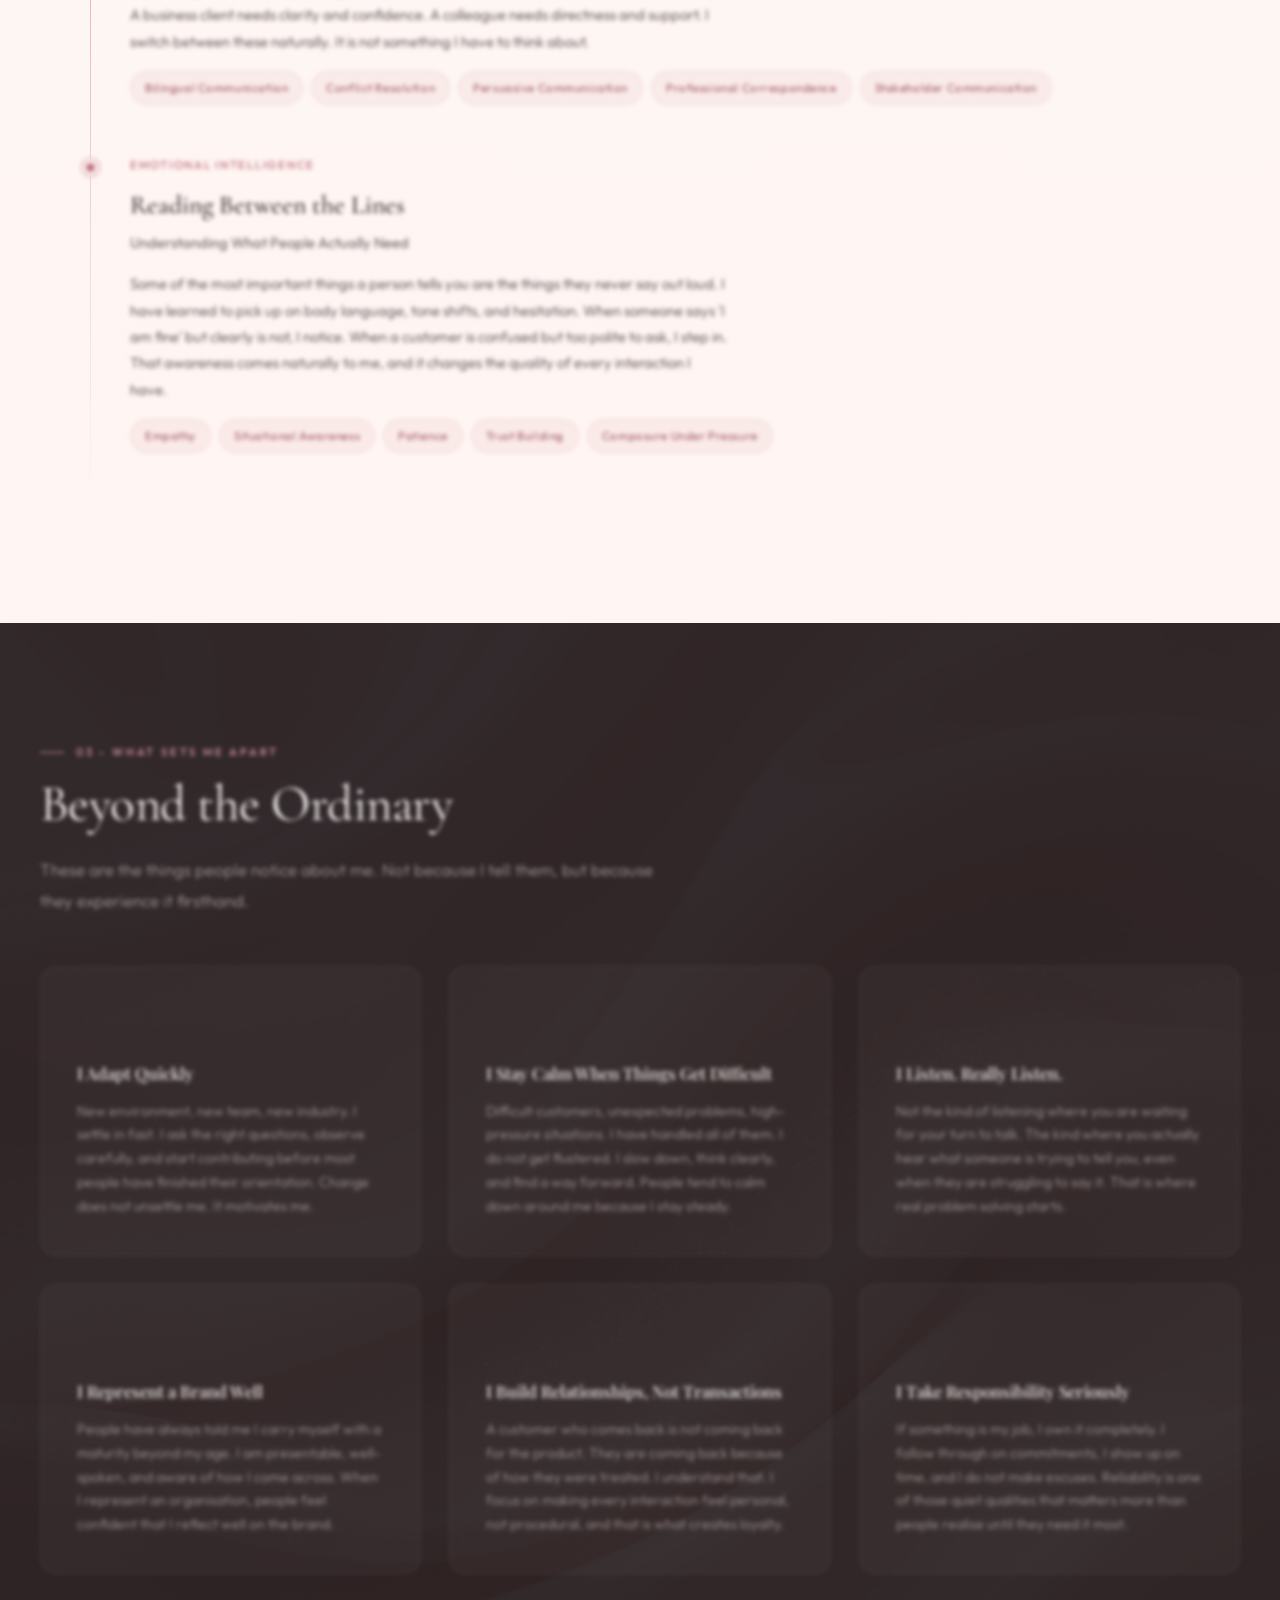
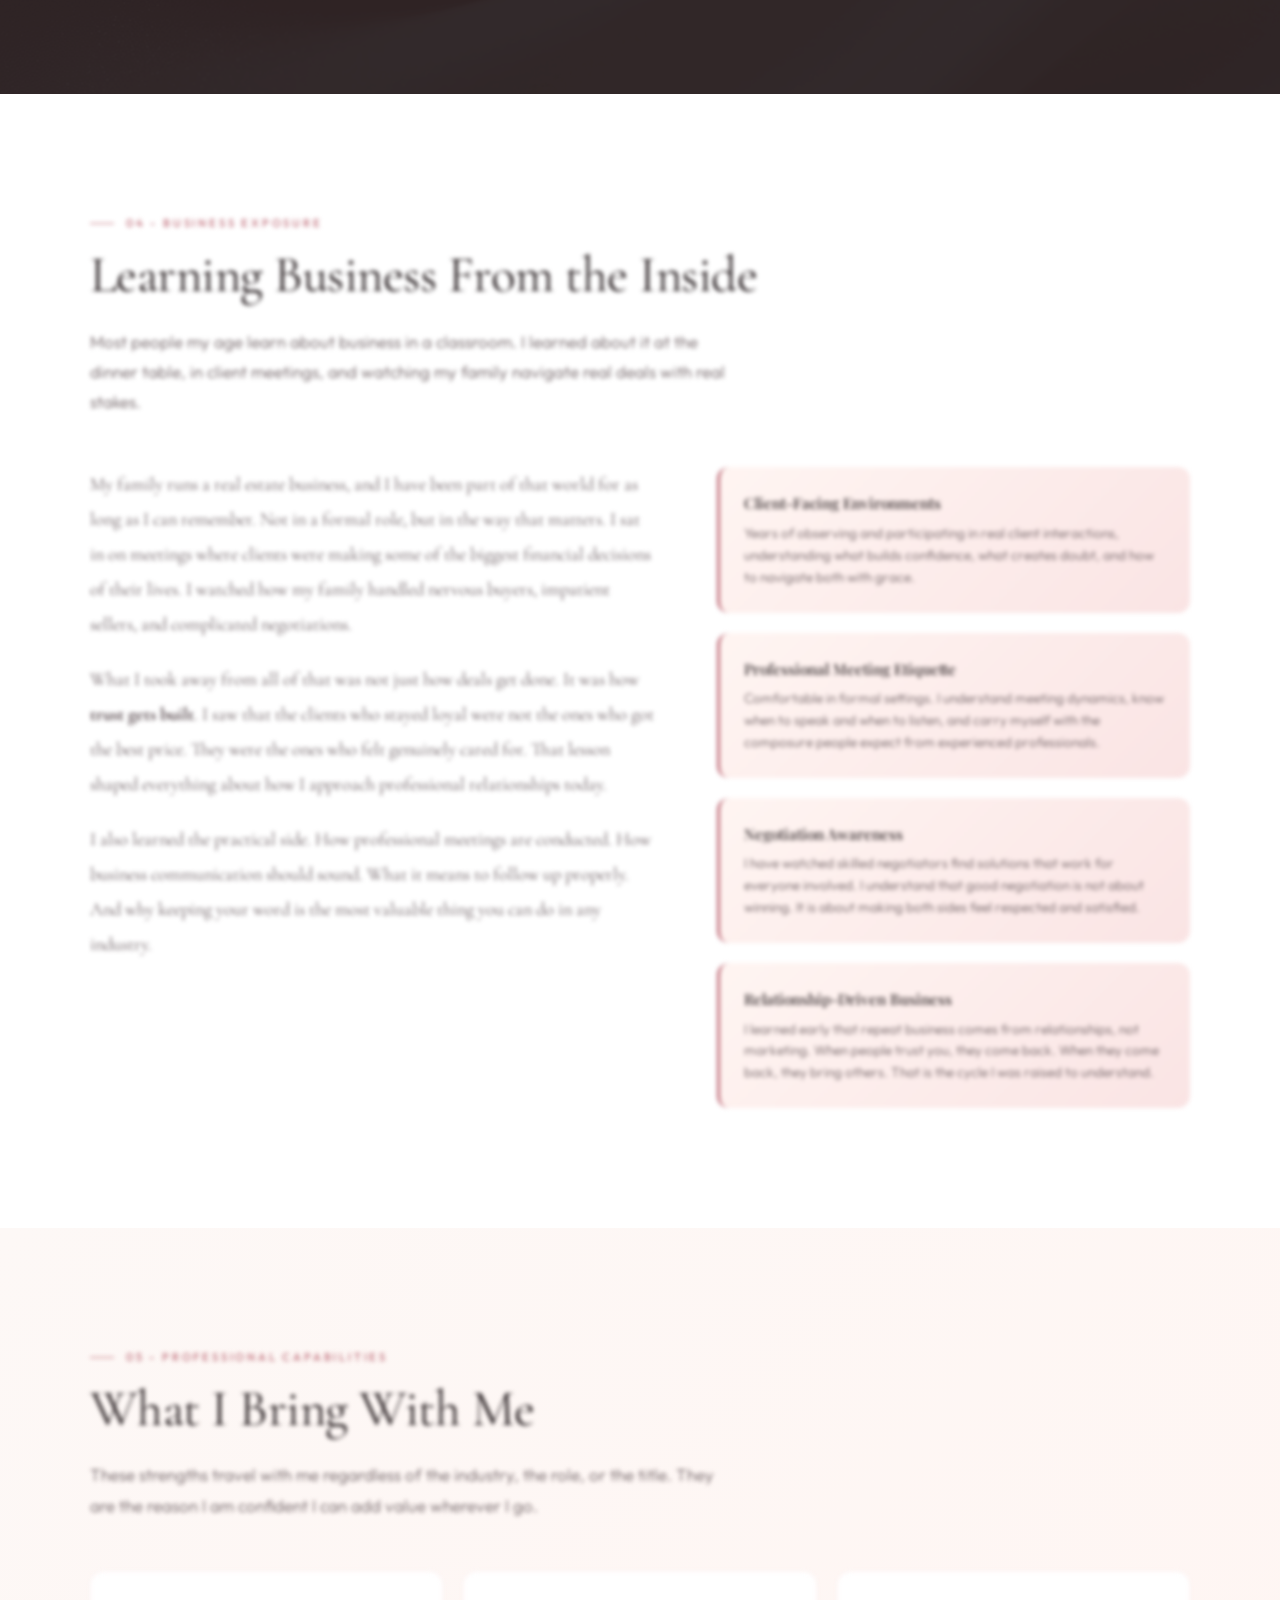
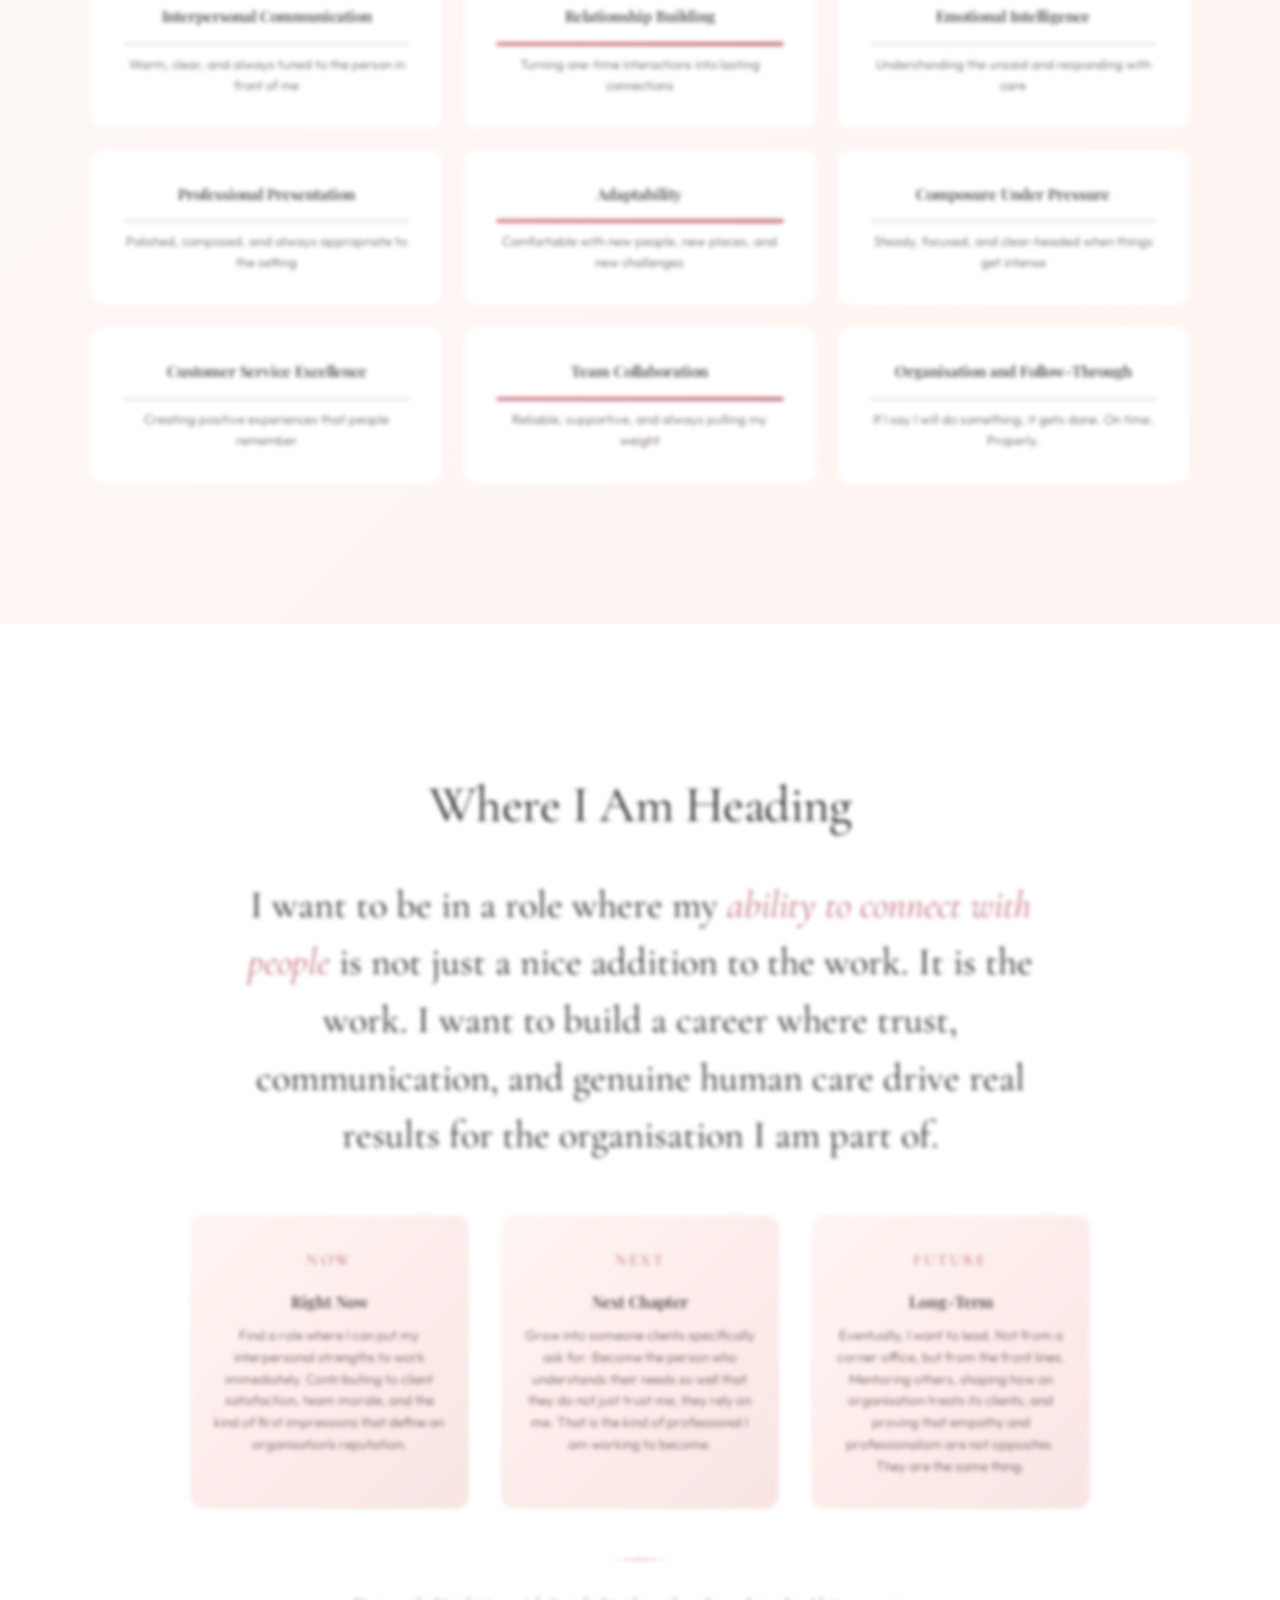
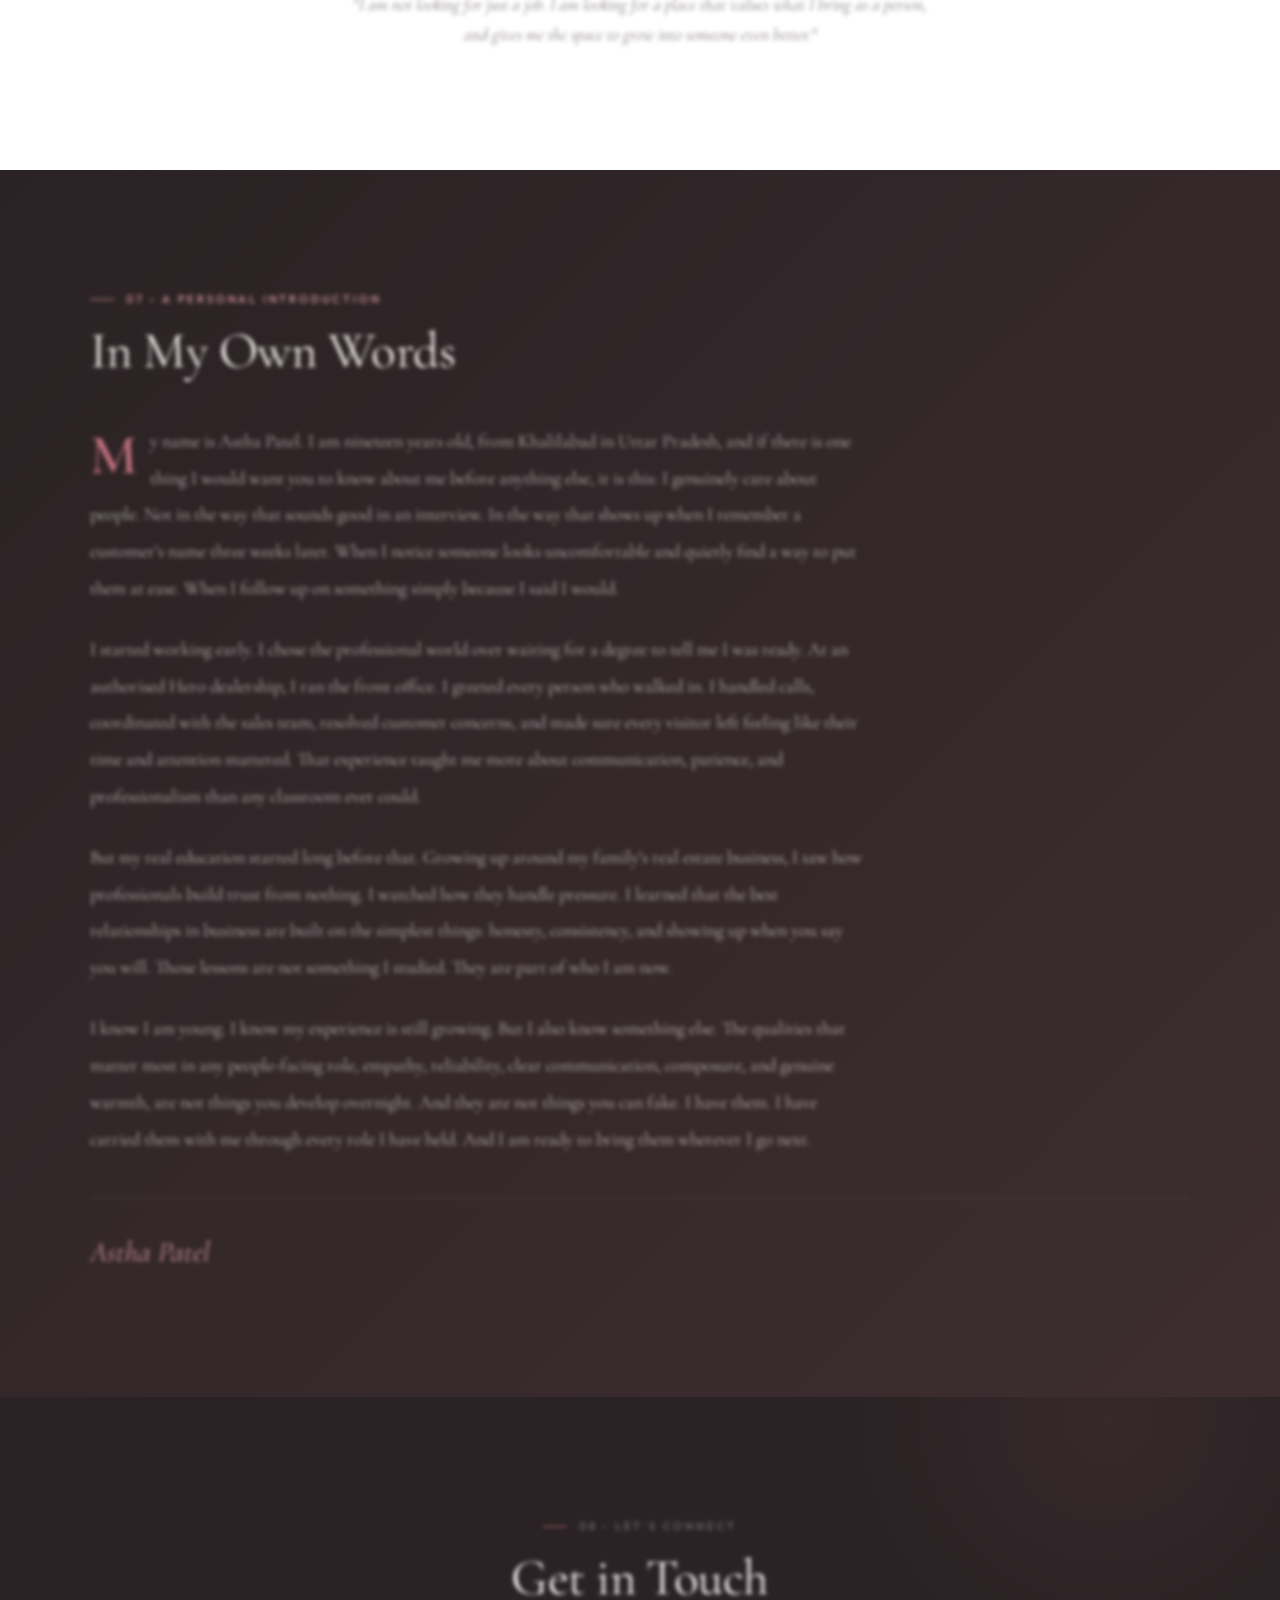
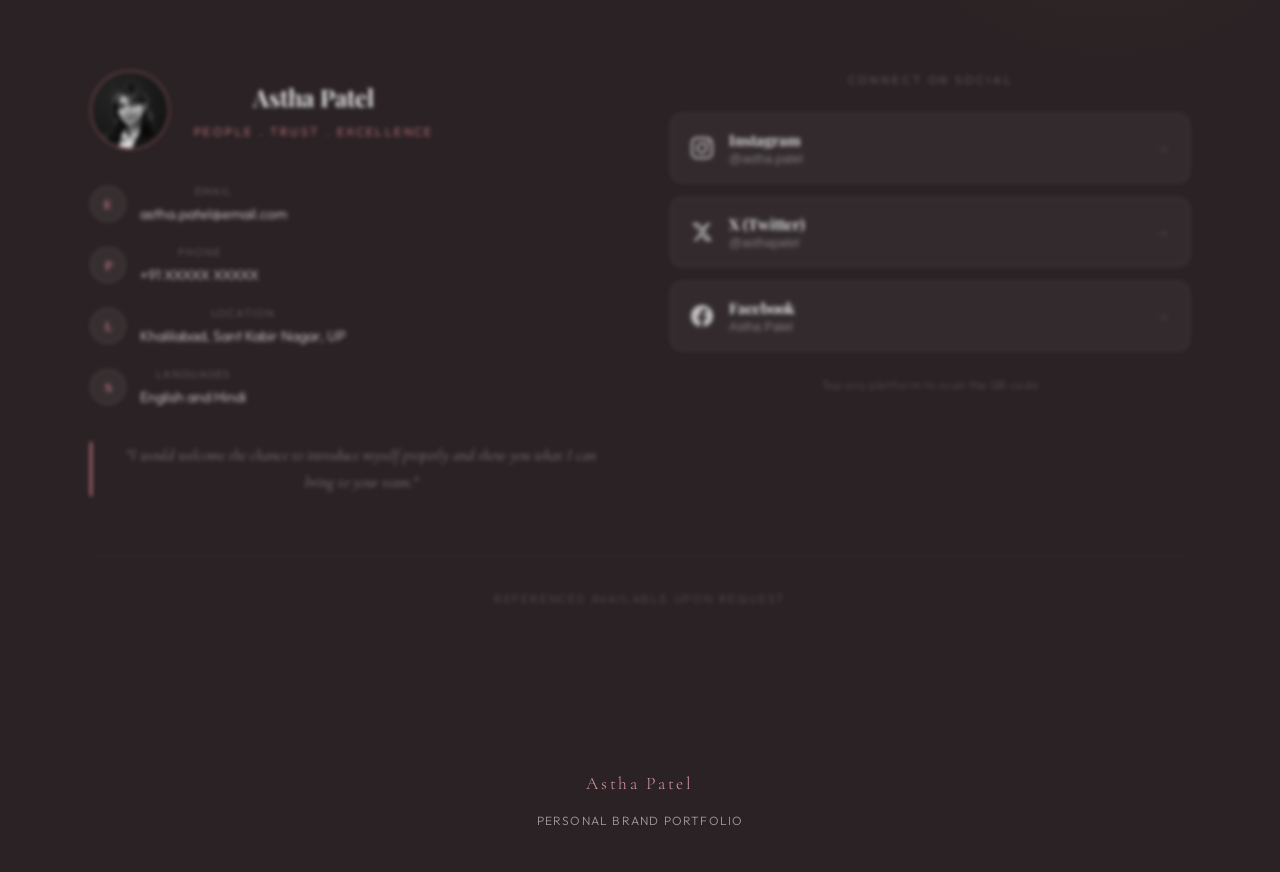
==== commit d7ceed8a: "chore: remove old feature flags gear icon and panel UI from main site" ====
--- a/index.html
+++ b/index.html
@@ -459,273 +459,7 @@
   <!-- Back to Top -->
   <button class="back-to-top" id="backToTop" aria-label="Back to top">&#8593;</button>
 
-  <!-- ====== FEATURE FLAGS PANEL ====== -->
-  <button class="ff-trigger" id="ffTrigger" aria-label="Feature Flags">
-    <svg width="18" height="18" viewBox="0 0 24 24" fill="none" stroke="currentColor" stroke-width="2" stroke-linecap="round" stroke-linejoin="round">
-      <circle cx="12" cy="12" r="3"></circle>
-      <path d="M19.4 15a1.65 1.65 0 0 0 .33 1.82l.06.06a2 2 0 0 1-2.83 2.83l-.06-.06a1.65 1.65 0 0 0-1.82-.33 1.65 1.65 0 0 0-1 1.51V21a2 2 0 0 1-4 0v-.09A1.65 1.65 0 0 0 9 19.4a1.65 1.65 0 0 0-1.82.33l-.06.06a2 2 0 0 1-2.83-2.83l.06-.06A1.65 1.65 0 0 0 4.68 15a1.65 1.65 0 0 0-1.51-1H3a2 2 0 0 1 0-4h.09A1.65 1.65 0 0 0 4.6 9a1.65 1.65 0 0 0-.33-1.82l-.06-.06a2 2 0 0 1 2.83-2.83l.06.06A1.65 1.65 0 0 0 9 4.68a1.65 1.65 0 0 0 1-1.51V3a2 2 0 0 1 4 0v.09a1.65 1.65 0 0 0 1 1.51 1.65 1.65 0 0 0 1.82-.33l.06-.06a2 2 0 0 1 2.83 2.83l-.06.06A1.65 1.65 0 0 0 19.4 9a1.65 1.65 0 0 0 1.51 1H21a2 2 0 0 1 0 4h-.09a1.65 1.65 0 0 0-1.51 1z"></path>
-    </svg>
-  </button>
-
-  <div class="ff-overlay" id="ffOverlay"></div>
-
-  <aside class="ff-panel" id="ffPanel">
-    <div class="ff-header">
-      <h3 class="ff-title">Feature Flags</h3>
-      <div class="ff-header-actions">
-        <button class="ff-reset" id="ffReset" title="Reset all">Reset</button>
-        <button class="ff-close" id="ffClose" aria-label="Close panel">&times;</button>
-      </div>
-    </div>
-
-    <div class="ff-body" id="ffBody">
-
-      <!-- Global -->
-      <div class="ff-group">
-        <div class="ff-group-label">Global</div>
-        <label class="ff-toggle" data-flag="animations">
-          <span class="ff-toggle-label">Animations</span>
-          <input type="checkbox" checked>
-          <span class="ff-switch"></span>
-        </label>
-        <label class="ff-toggle" data-flag="scroll-progress">
-          <span class="ff-toggle-label">Scroll Progress Bar</span>
-          <input type="checkbox" checked>
-          <span class="ff-switch"></span>
-        </label>
-        <label class="ff-toggle" data-flag="navigation">
-          <span class="ff-toggle-label">Navigation Bar</span>
-          <input type="checkbox" checked>
-          <span class="ff-switch"></span>
-        </label>
-        <label class="ff-toggle" data-flag="back-to-top">
-          <span class="ff-toggle-label">Back to Top Button</span>
-          <input type="checkbox" checked>
-          <span class="ff-switch"></span>
-        </label>
-        <label class="ff-toggle" data-flag="footer">
-          <span class="ff-toggle-label">Footer</span>
-          <input type="checkbox" checked>
-          <span class="ff-switch"></span>
-        </label>
-      </div>
-
-      <!-- Hero -->
-      <div class="ff-group">
-        <div class="ff-group-label">Hero / Cover</div>
-        <label class="ff-toggle" data-flag="hero-section">
-          <span class="ff-toggle-label">Entire Hero Section</span>
-          <input type="checkbox" checked>
-          <span class="ff-switch"></span>
-        </label>
-        <!-- Hero variant selector (writes to feature-flags.json via localStorage) -->
-        <div style="padding: 10px 0 4px; display:flex; flex-direction:column; gap:6px;">
-          <span style="font-size:0.72rem; letter-spacing:0.08em; color:rgba(255,255,255,0.4); text-transform:uppercase;">Hero Variant</span>
-          <select id="heroVariantSelect" style="background:#1a1a1f; color:#fff; border:1px solid rgba(255,255,255,0.12); border-radius:6px; padding:7px 10px; font-size:0.82rem; width:100%; cursor:pointer;">
-            <option value="orbital">Orbital (Default)</option>
-            <option value="cinematic">Cinematic (Dark Film)</option>
-            <option value="editorial">Editorial (Magazine)</option>
-          </select>
-        </div>
-        <label class="ff-toggle" data-flag="hero-name">
-          <span class="ff-toggle-label">Name</span>
-          <input type="checkbox" checked>
-          <span class="ff-switch"></span>
-        </label>
-        <label class="ff-toggle" data-flag="hero-tagline">
-          <span class="ff-toggle-label">Tagline (People / Trust / Excellence)</span>
-          <input type="checkbox" checked>
-          <span class="ff-switch"></span>
-        </label>
-        <label class="ff-toggle" data-flag="hero-statement">
-          <span class="ff-toggle-label">Hero Statement</span>
-          <input type="checkbox" checked>
-          <span class="ff-switch"></span>
-        </label>
-        <label class="ff-toggle" data-flag="hero-portrait">
-          <span class="ff-toggle-label">Portrait Photo</span>
-          <input type="checkbox" checked>
-          <span class="ff-switch"></span>
-        </label>
-        <label class="ff-toggle" data-flag="hero-scroll-btn">
-          <span class="ff-toggle-label">Discover More Button</span>
-          <input type="checkbox" checked>
-          <span class="ff-switch"></span>
-        </label>
-        <label class="ff-toggle" data-flag="hero-bg-blobs">
-          <span class="ff-toggle-label">Background Gradient Blobs</span>
-          <input type="checkbox" checked>
-          <span class="ff-switch"></span>
-        </label>
-      </div>
-
-      <!-- Sections -->
-      <div class="ff-group">
-        <div class="ff-group-label">Sections</div>
-        <label class="ff-toggle" data-flag="section-brand">
-          <span class="ff-toggle-label">01 - Personal Brand</span>
-          <input type="checkbox" checked>
-          <span class="ff-switch"></span>
-        </label>
-        <label class="ff-toggle" data-flag="section-strengths">
-          <span class="ff-toggle-label">02 - Core Strengths</span>
-          <input type="checkbox" checked>
-          <span class="ff-switch"></span>
-        </label>
-        <label class="ff-toggle" data-flag="section-differentiators">
-          <span class="ff-toggle-label">03 - What Sets Me Apart</span>
-          <input type="checkbox" checked>
-          <span class="ff-switch"></span>
-        </label>
-        <label class="ff-toggle" data-flag="section-exposure">
-          <span class="ff-toggle-label">04 - Business Exposure</span>
-          <input type="checkbox" checked>
-          <span class="ff-switch"></span>
-        </label>
-        <label class="ff-toggle" data-flag="section-capabilities">
-          <span class="ff-toggle-label">05 - Capabilities</span>
-          <input type="checkbox" checked>
-          <span class="ff-switch"></span>
-        </label>
-        <label class="ff-toggle" data-flag="section-vision">
-          <span class="ff-toggle-label">06 - Career Vision</span>
-          <input type="checkbox" checked>
-          <span class="ff-switch"></span>
-        </label>
-        <label class="ff-toggle" data-flag="section-introduction">
-          <span class="ff-toggle-label">07 - Personal Introduction</span>
-          <input type="checkbox" checked>
-          <span class="ff-switch"></span>
-        </label>
-        <label class="ff-toggle" data-flag="section-contact">
-          <span class="ff-toggle-label">08 - Contact</span>
-          <input type="checkbox" checked>
-          <span class="ff-switch"></span>
-        </label>
-      </div>
-
-      <!-- Brand Section Details -->
-      <div class="ff-group">
-        <div class="ff-group-label">Brand Section Elements</div>
-        <label class="ff-toggle" data-flag="brand-quote">
-          <span class="ff-toggle-label">Brand Quote</span>
-          <input type="checkbox" checked>
-          <span class="ff-switch"></span>
-        </label>
-        <label class="ff-toggle" data-flag="brand-values">
-          <span class="ff-toggle-label">Value Cards</span>
-          <input type="checkbox" checked>
-          <span class="ff-switch"></span>
-        </label>
-        <label class="ff-toggle" data-flag="brand-philosophy">
-          <span class="ff-toggle-label">Professional Philosophy</span>
-          <input type="checkbox" checked>
-          <span class="ff-switch"></span>
-        </label>
-      </div>
-
-      <!-- Strengths Details -->
-      <div class="ff-group">
-        <div class="ff-group-label">Strengths Elements</div>
-        <label class="ff-toggle" data-flag="strengths-timeline">
-          <span class="ff-toggle-label">Timeline Line</span>
-          <input type="checkbox" checked>
-          <span class="ff-switch"></span>
-        </label>
-        <label class="ff-toggle" data-flag="strengths-tags">
-          <span class="ff-toggle-label">Skill Tags</span>
-          <input type="checkbox" checked>
-          <span class="ff-switch"></span>
-        </label>
-      </div>
-
-      <!-- Capabilities Details -->
-      <div class="ff-group">
-        <div class="ff-group-label">Capabilities Elements</div>
-        <label class="ff-toggle" data-flag="cap-bars">
-          <span class="ff-toggle-label">Progress Bars</span>
-          <input type="checkbox" checked>
-          <span class="ff-switch"></span>
-        </label>
-        <label class="ff-toggle" data-flag="cap-descriptions">
-          <span class="ff-toggle-label">Capability Descriptions</span>
-          <input type="checkbox" checked>
-          <span class="ff-switch"></span>
-        </label>
-      </div>
-
-      <!-- Vision Details -->
-      <div class="ff-group">
-        <div class="ff-group-label">Vision Elements</div>
-        <label class="ff-toggle" data-flag="vision-pillars">
-          <span class="ff-toggle-label">Vision Pillars</span>
-          <input type="checkbox" checked>
-          <span class="ff-switch"></span>
-        </label>
-        <label class="ff-toggle" data-flag="vision-closing-quote">
-          <span class="ff-toggle-label">Closing Quote</span>
-          <input type="checkbox" checked>
-          <span class="ff-switch"></span>
-        </label>
-      </div>
-
-      <!-- Contact Details -->
-      <div class="ff-group">
-        <div class="ff-group-label">Contact Elements</div>
-        <label class="ff-toggle" data-flag="contact-portrait">
-          <span class="ff-toggle-label">Contact Portrait</span>
-          <input type="checkbox" checked>
-          <span class="ff-switch"></span>
-        </label>
-        <label class="ff-toggle" data-flag="contact-info">
-          <span class="ff-toggle-label">Contact Details</span>
-          <input type="checkbox" checked>
-          <span class="ff-switch"></span>
-        </label>
-        <label class="ff-toggle" data-flag="contact-social">
-          <span class="ff-toggle-label">Social Media Buttons</span>
-          <input type="checkbox" checked>
-          <span class="ff-switch"></span>
-        </label>
-        <label class="ff-toggle" data-flag="contact-references">
-          <span class="ff-toggle-label">References Line</span>
-          <input type="checkbox" checked>
-          <span class="ff-switch"></span>
-        </label>
-      </div>
-
-      <!-- Visual Effects -->
-      <div class="ff-group">
-        <div class="ff-group-label">Visual Effects</div>
-        <label class="ff-toggle" data-flag="magnetic-hover">
-          <span class="ff-toggle-label">3D Card Tilt on Hover</span>
-          <input type="checkbox" checked>
-          <span class="ff-switch"></span>
-        </label>
-        <label class="ff-toggle" data-flag="portrait-tilt">
-          <span class="ff-toggle-label">Portrait Parallax Tilt</span>
-          <input type="checkbox" checked>
-          <span class="ff-switch"></span>
-        </label>
-        <label class="ff-toggle" data-flag="parallax-bg">
-          <span class="ff-toggle-label">Parallax Background Scroll</span>
-          <input type="checkbox" checked>
-          <span class="ff-switch"></span>
-        </label>
-        <label class="ff-toggle" data-flag="dividers">
-          <span class="ff-toggle-label">Section Dividers</span>
-          <input type="checkbox" checked>
-          <span class="ff-switch"></span>
-        </label>
-        <label class="ff-toggle" data-flag="section-labels">
-          <span class="ff-toggle-label">Section Labels (01, 02...)</span>
-          <input type="checkbox" checked>
-          <span class="ff-switch"></span>
-        </label>
-      </div>
-
-    </div>
-  </aside>
+
 
   <!-- ====== JAVASCRIPT ====== -->
   <!-- script.js loads first to expose initializeAnimations globally -->
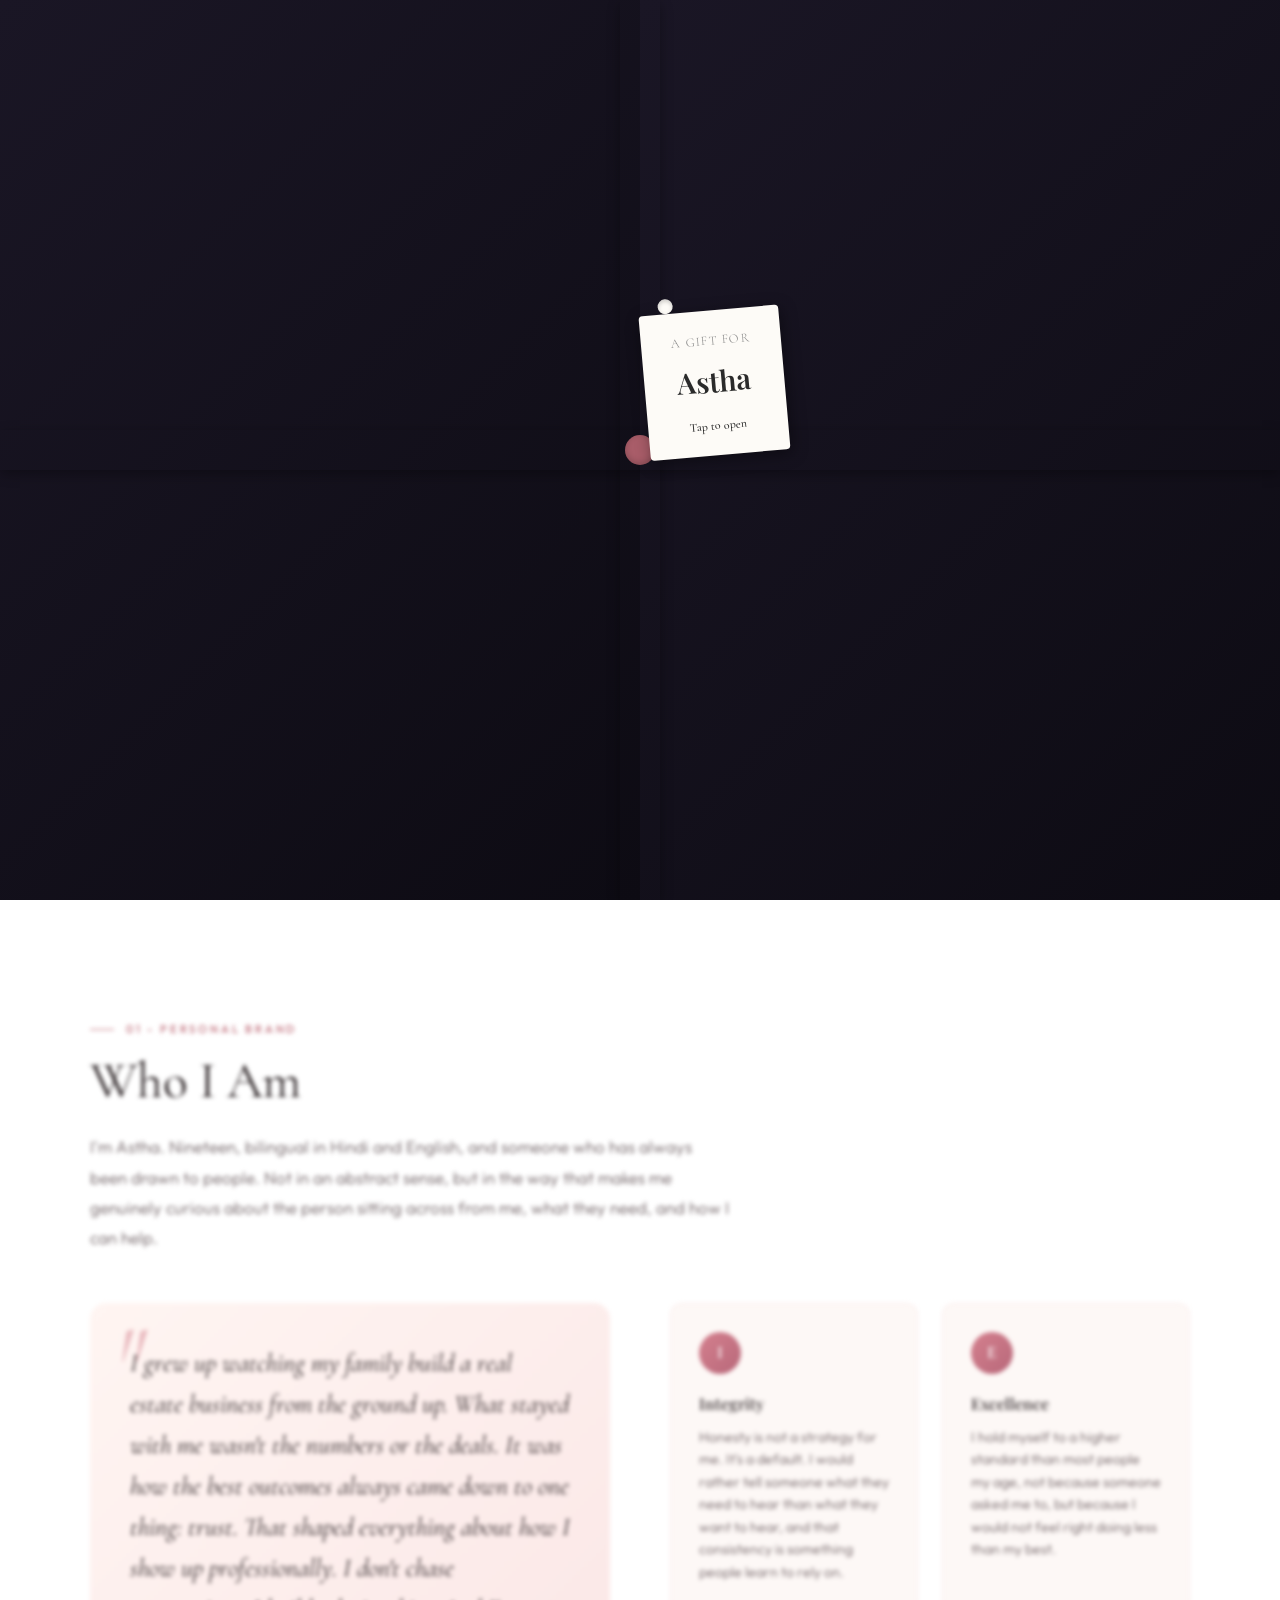
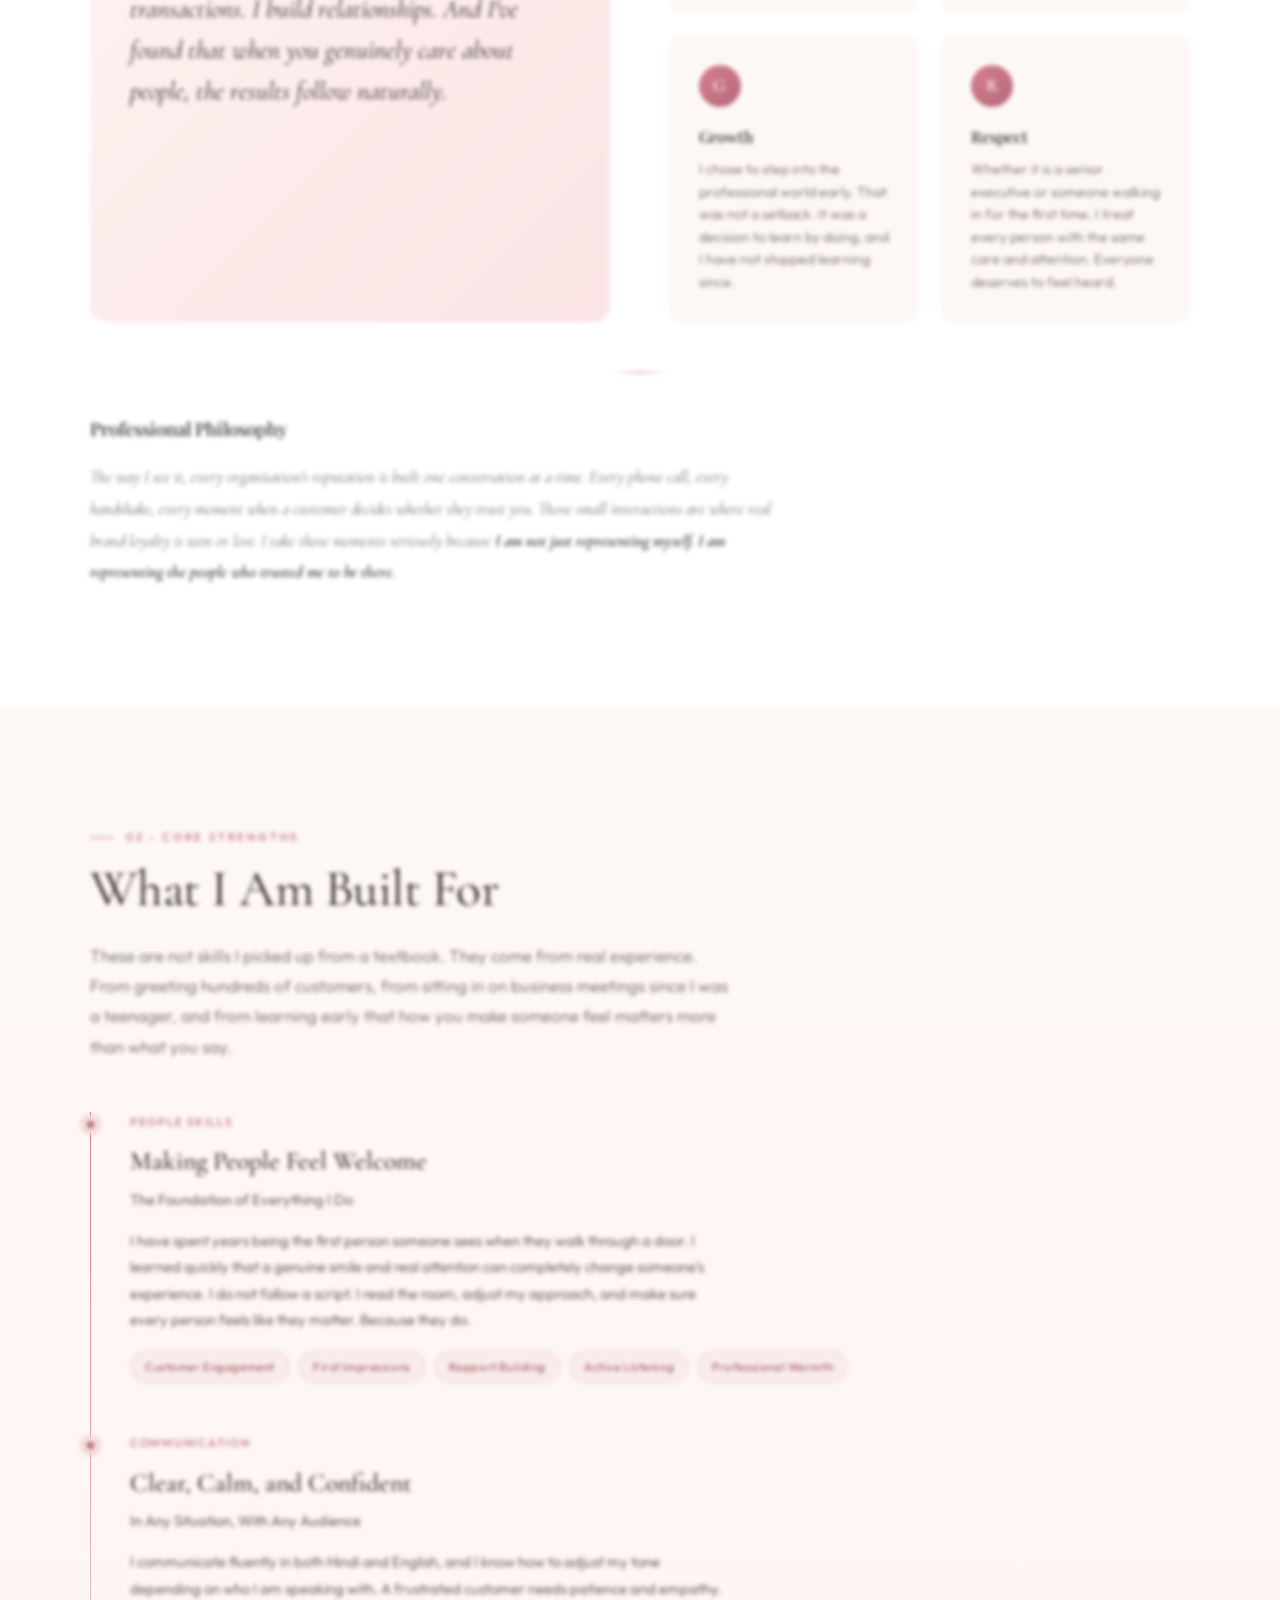
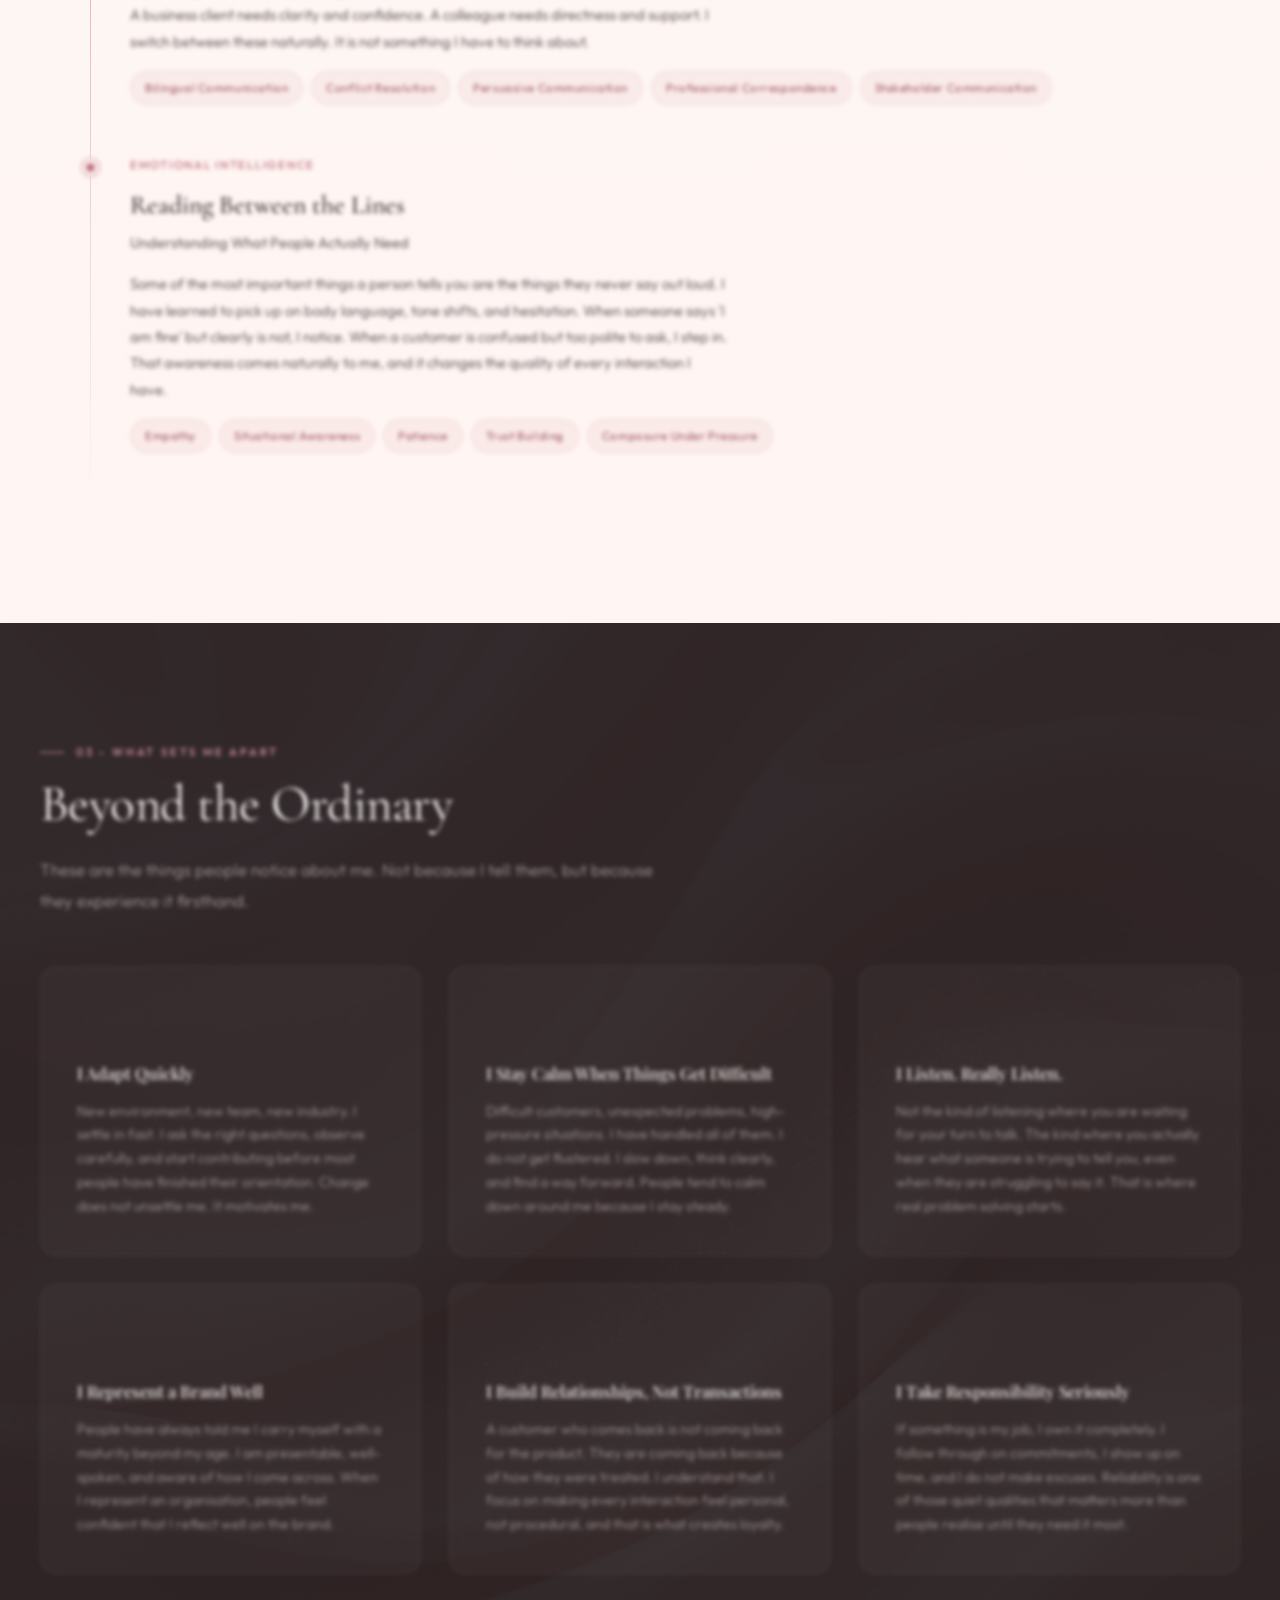
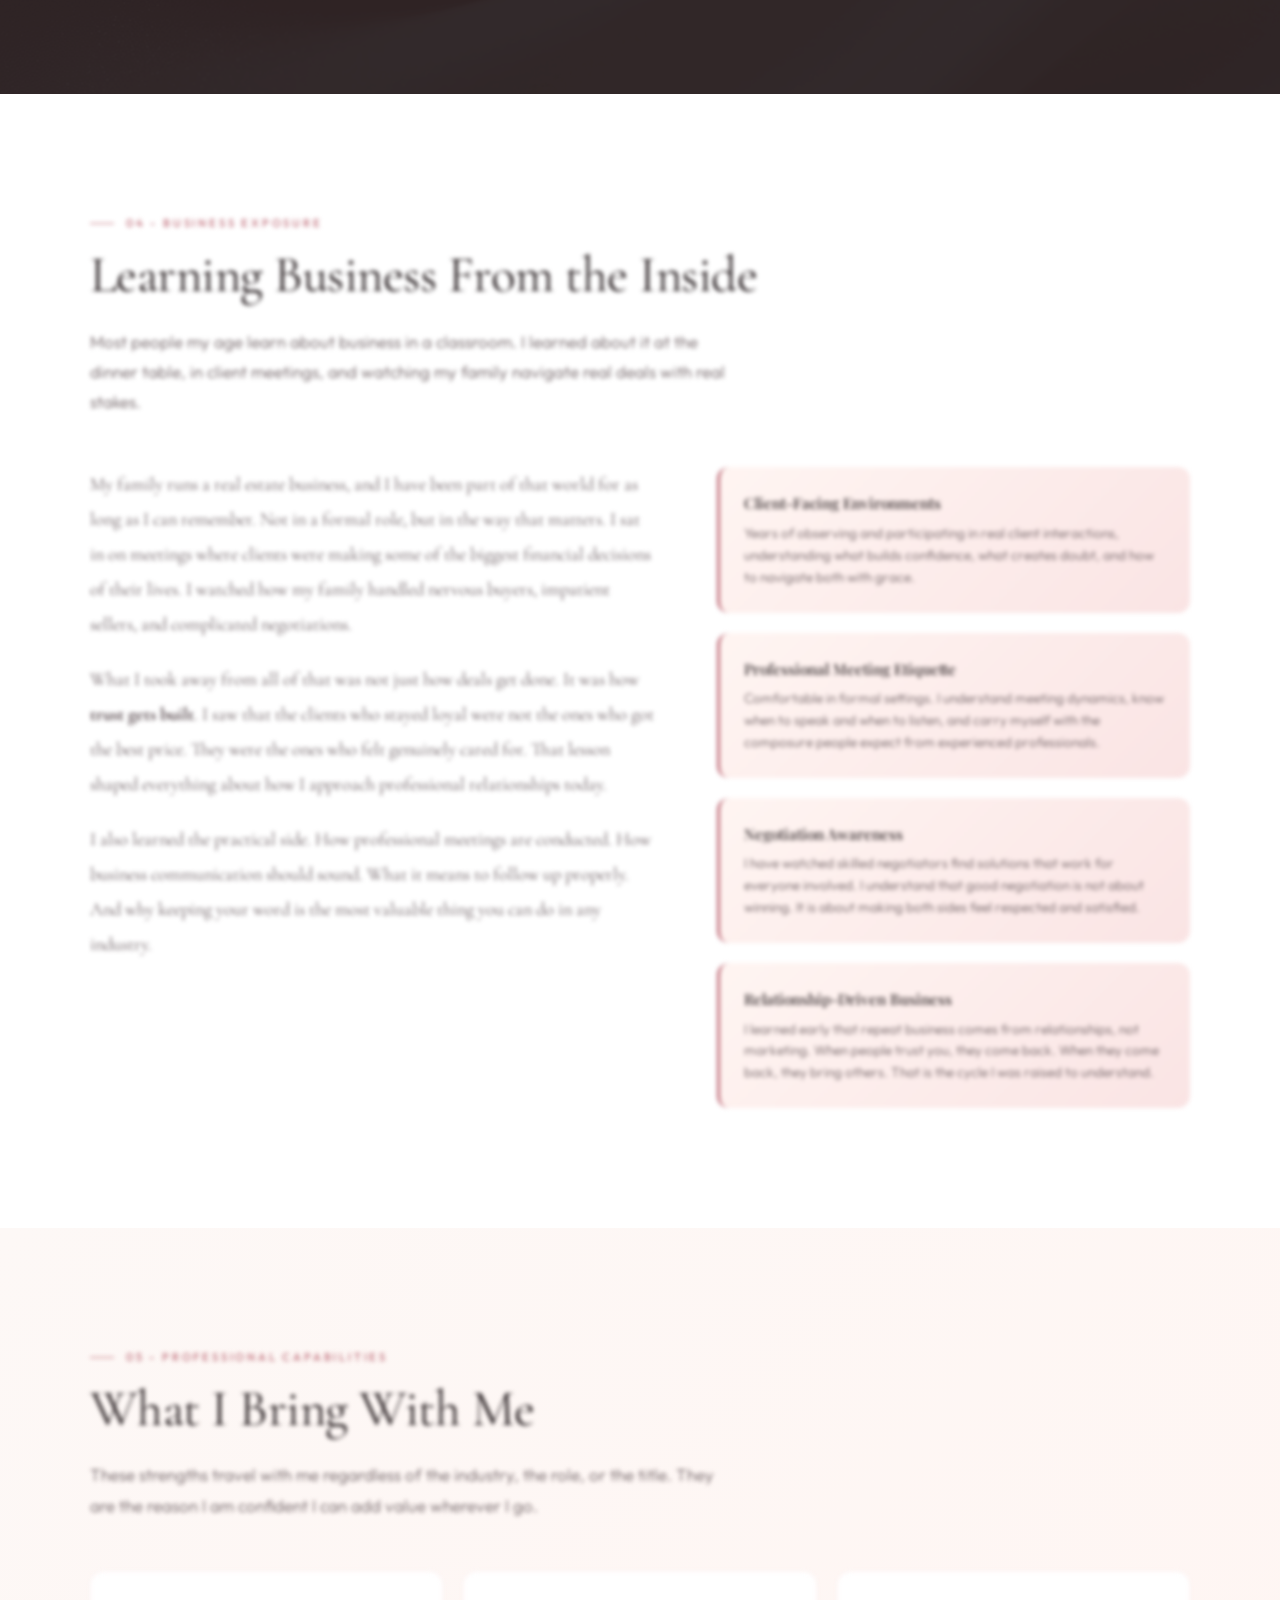
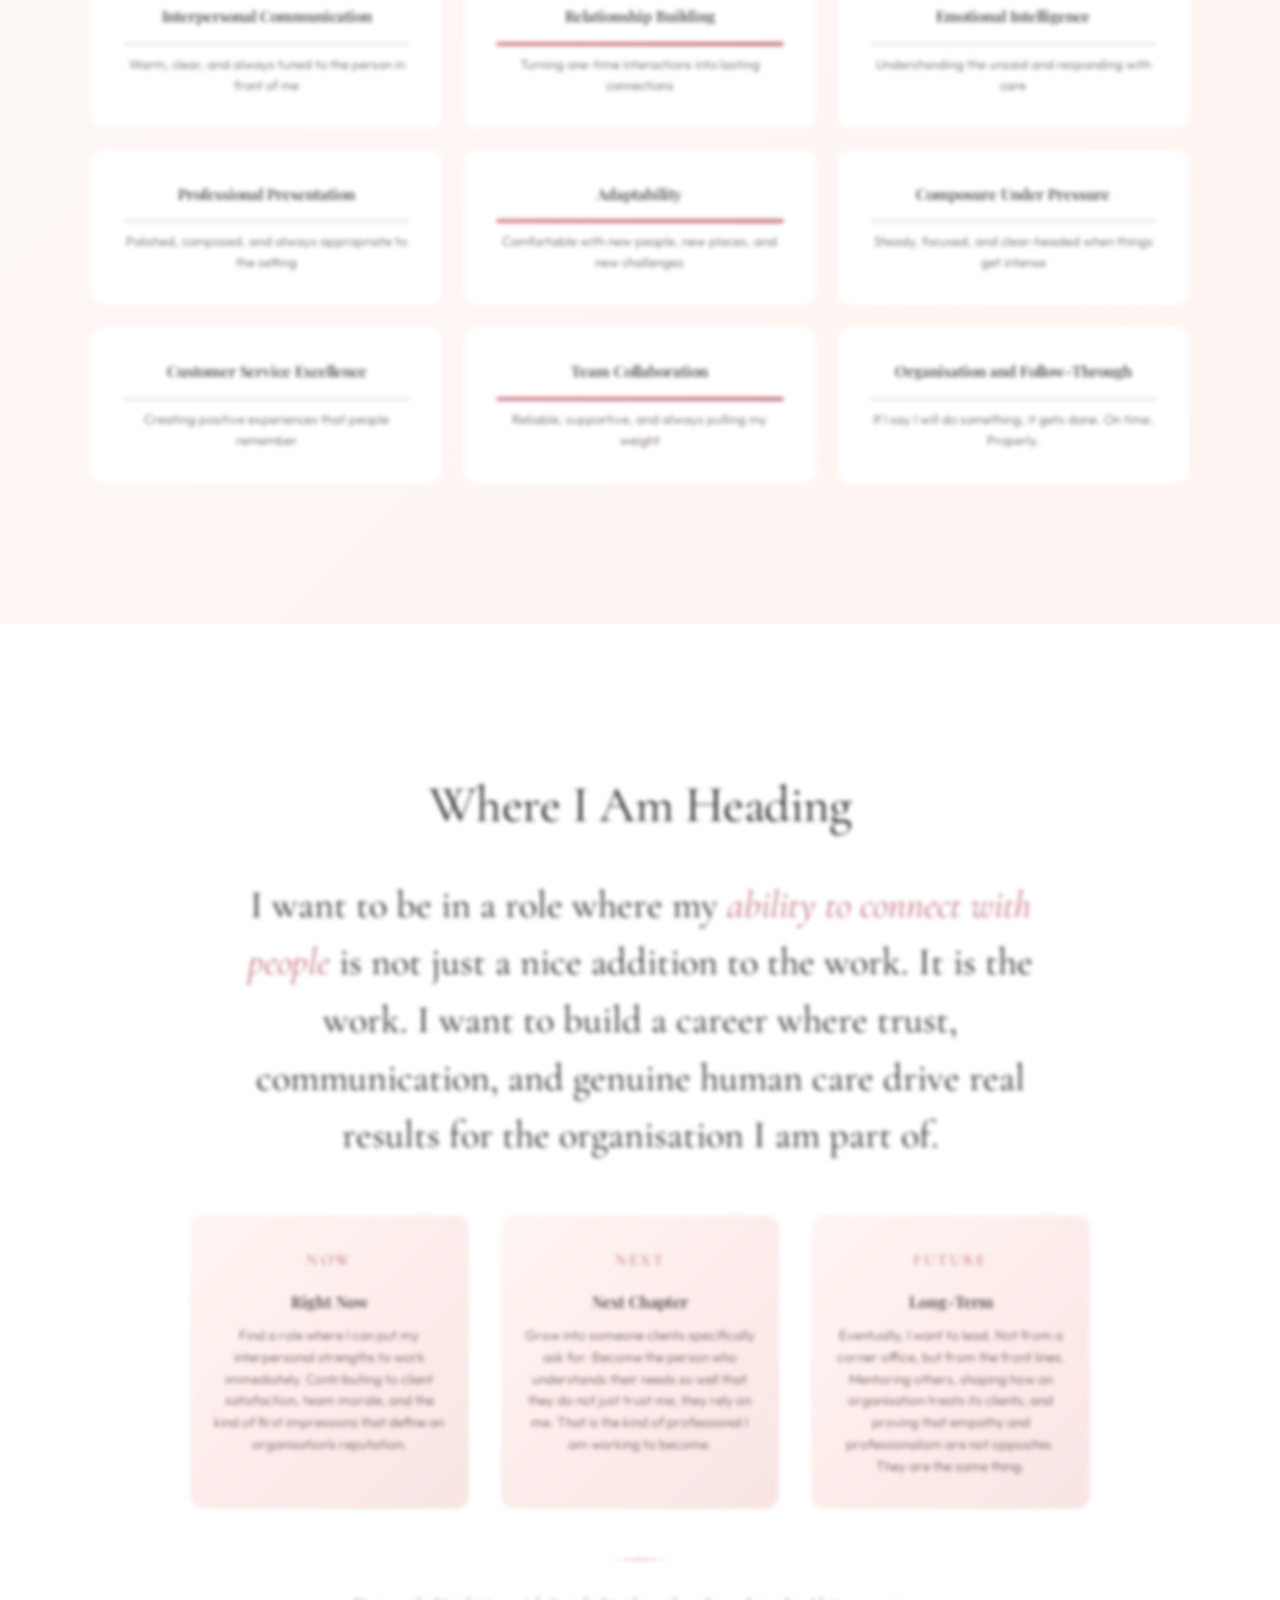
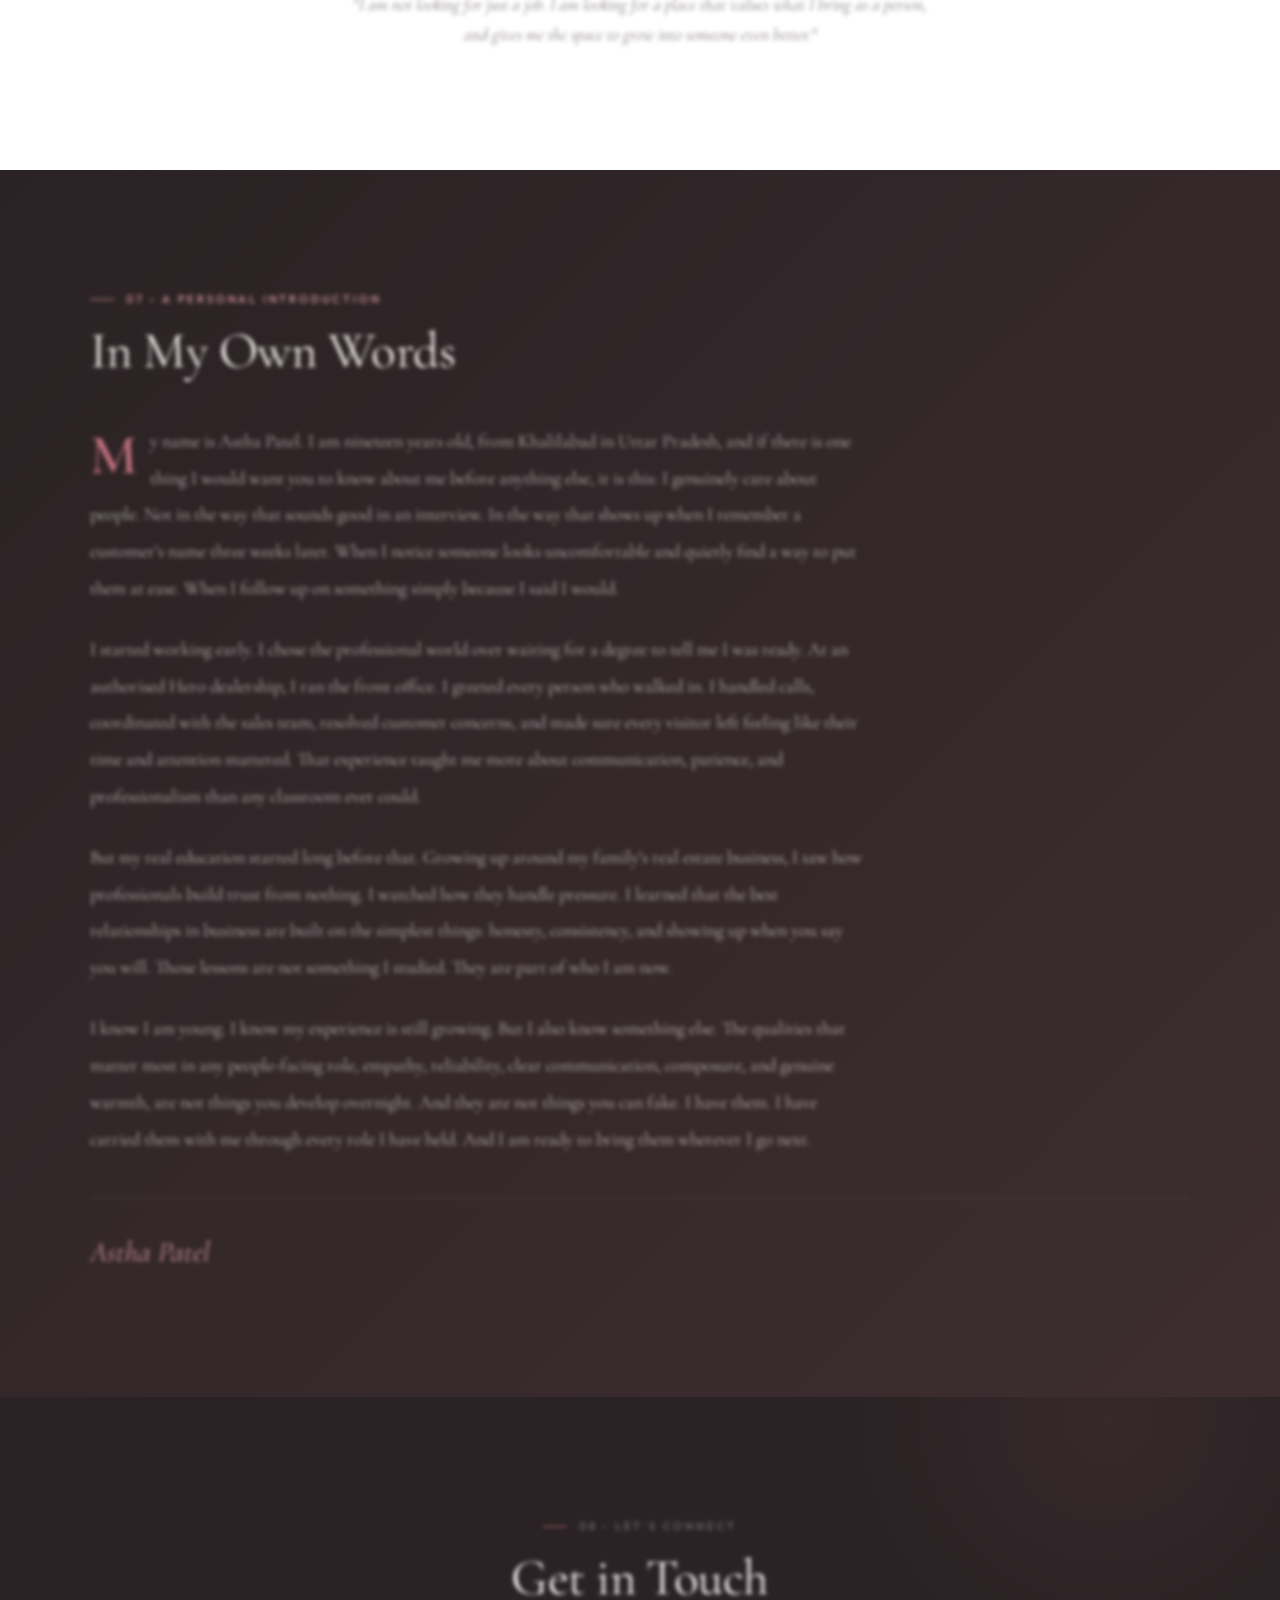
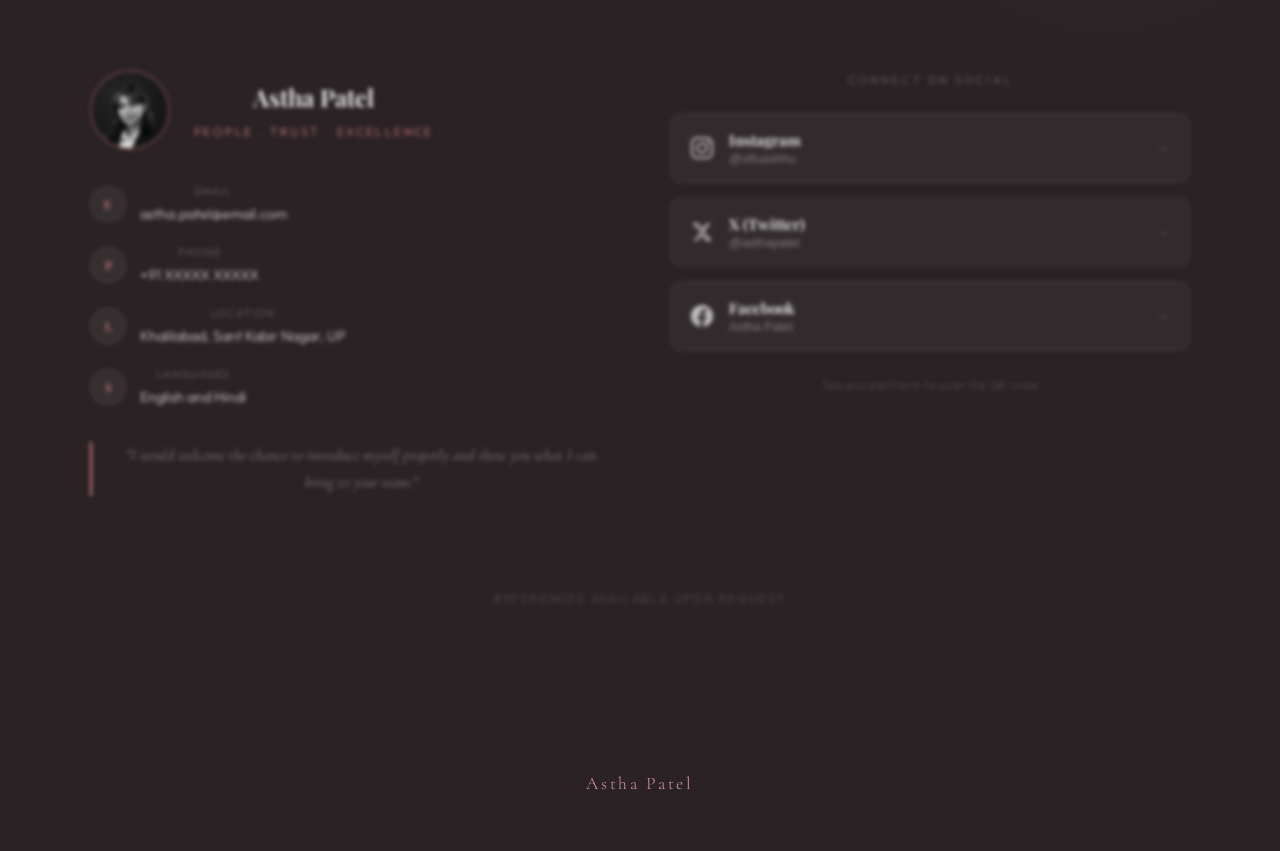
==== commit 2c9e7645: "feat: add gift wrap animation and context memory file" ====
--- a/index.html
+++ b/index.html
@@ -17,6 +17,23 @@
   <link rel="icon" href="data:image/svg+xml,<svg xmlns='http://www.w3.org/2000/svg' viewBox='0 0 100 100'><text y='.9em' font-size='90'>&#10022;</text></svg>">
 </head>
 <body>
+  <!-- ====== GIFT WRAP OVERLAY ====== -->
+  <div class="gift-wrap-overlay" id="giftWrap" style="display:none;">
+    <div class="gift-wrap-left"></div>
+    <div class="gift-wrap-right"></div>
+    <div class="gift-ribbon-horizontal"></div>
+    <div class="gift-ribbon-vertical"></div>
+    <div class="gift-bow">
+      <div class="gift-bow-left"></div>
+      <div class="gift-bow-right"></div>
+      <div class="gift-bow-center"></div>
+    </div>
+    <div class="gift-tag">
+      <span>A Gift For</span>
+      <strong id="giftTagFor">Astha</strong>
+      <div class="gift-tap-hint">Tap to open</div>
+    </div>
+  </div>
 
   <!-- ====== NAVIGATION ====== -->
   <nav class="nav" id="mainNav">
--- a/css/style.css
+++ b/css/style.css
@@ -1613,7 +1613,7 @@
   left: 0;
   right: 0;
   height: 1px;
-  background: linear-gradient(to right, transparent, rgba(194,114,126,0.4), transparent);
+  background: linear-gradient(to right, transparent, rgba(255,255,255,0.4), transparent);
   z-index: 2;
   animation: scanline 8s linear infinite;
 }
@@ -2384,3 +2384,182 @@
   color: #fff;
 }
 
+/* ================================================================
+   GIFT WRAP OVERLAY
+   ================================================================ */
+
+.gift-wrap-overlay {
+  position: fixed;
+  inset: 0;
+  z-index: 99999;
+  display: flex;
+  align-items: center;
+  justify-content: center;
+  cursor: pointer;
+  overflow: hidden;
+  font-family: var(--font-display);
+}
+
+.gift-wrap-left,
+.gift-wrap-right {
+  position: absolute;
+  top: 0;
+  bottom: 0;
+  width: 50%;
+  background: linear-gradient(135deg, #1a1625 0%, #0d0b13 100%);
+  transition: transform 1.5s cubic-bezier(0.77, 0, 0.175, 1);
+  z-index: 1;
+}
+
+.gift-wrap-left {
+  left: 0;
+  transform-origin: left;
+}
+
+.gift-wrap-right {
+  right: 0;
+  transform-origin: right;
+}
+
+.gift-ribbon-horizontal {
+  position: absolute;
+  top: 50%;
+  left: 0;
+  right: 0;
+  height: 40px;
+  background: var(--acc);
+  transform: translateY(-50%);
+  z-index: 2;
+  box-shadow: 0 4px 12px rgba(0,0,0,0.3);
+  transition: opacity 0.5s ease;
+}
+
+.gift-ribbon-vertical {
+  position: absolute;
+  top: 0;
+  bottom: 0;
+  left: 50%;
+  width: 40px;
+  background: var(--acc);
+  transform: translateX(-50%);
+  z-index: 2;
+  box-shadow: 0 4px 12px rgba(0,0,0,0.3);
+  transition: opacity 0.5s ease;
+}
+
+.gift-bow {
+  position: absolute;
+  z-index: 3;
+  transition: transform 0.8s cubic-bezier(0.175, 0.885, 0.32, 1.275), opacity 0.5s;
+}
+
+.gift-bow-center {
+  width: 30px;
+  height: 30px;
+  background: #a95d69;
+  border-radius: 50%;
+  position: absolute;
+  top: 50%;
+  left: 50%;
+  transform: translate(-50%, -50%);
+  box-shadow: inset 0 -2px 6px rgba(0,0,0,0.2);
+}
+
+.gift-bow-left,
+.gift-bow-right {
+  width: 60px;
+  height: 60px;
+  border: 15px solid var(--acc);
+  border-radius: 50% 50% 0 50%;
+  position: absolute;
+  top: 50%;
+  transform: translateY(-50%);
+}
+
+.gift-bow-left {
+  left: -50px;
+  transform: translateY(-50%) rotate(-45deg);
+}
+
+.gift-bow-right {
+  right: -50px;
+  transform: translateY(-50%) rotate(45deg);
+  border-radius: 50% 50% 50% 0;
+}
+
+.gift-tag {
+  position: absolute;
+  z-index: 4;
+  background: #fdfbf7;
+  color: #2a2a2a;
+  padding: 20px 30px;
+  border-radius: 4px;
+  box-shadow: 2px 4px 16px rgba(0,0,0,0.4);
+  transform: rotate(-5deg) translate(80px, -60px);
+  display: flex;
+  flex-direction: column;
+  align-items: center;
+  transition: transform 0.8s ease, opacity 0.5s ease;
+  pointer-events: none;
+}
+
+.gift-tag::before {
+  content: '';
+  position: absolute;
+  top: -15px;
+  left: 20px;
+  width: 15px;
+  height: 15px;
+  border-radius: 50%;
+  background: #fdfbf7;
+  box-shadow: inset 0 2px 4px rgba(0,0,0,0.2);
+}
+
+.gift-tag span {
+  font-size: 0.8rem;
+  letter-spacing: 0.1em;
+  text-transform: uppercase;
+  color: #888;
+  margin-bottom: 4px;
+}
+
+.gift-tag strong {
+  font-size: 1.8rem;
+  font-weight: 600;
+  font-family: var(--font-heading);
+}
+
+.gift-tap-hint {
+  margin-top: 10px;
+  font-size: 0.75rem;
+  font-weight: 500;
+  color: var(--acc);
+  animation: pulse 2s infinite;
+}
+
+/* Animations */
+.gift-wrap-overlay.unwrapping .gift-bow {
+  transform: scale(1.5) rotate(180deg);
+  opacity: 0;
+}
+
+.gift-wrap-overlay.unwrapping .gift-tag {
+  transform: translateY(100px) rotate(10deg);
+  opacity: 0;
+}
+
+.gift-wrap-overlay.unwrapping .gift-ribbon-horizontal,
+.gift-wrap-overlay.unwrapping .gift-ribbon-vertical {
+  opacity: 0;
+  transition-delay: 0.2s;
+}
+
+.gift-wrap-overlay.unwrapping .gift-wrap-left {
+  transform: translateX(-100%);
+  transition-delay: 0.4s;
+}
+
+.gift-wrap-overlay.unwrapping .gift-wrap-right {
+  transform: translateX(100%);
+  transition-delay: 0.4s;
+}
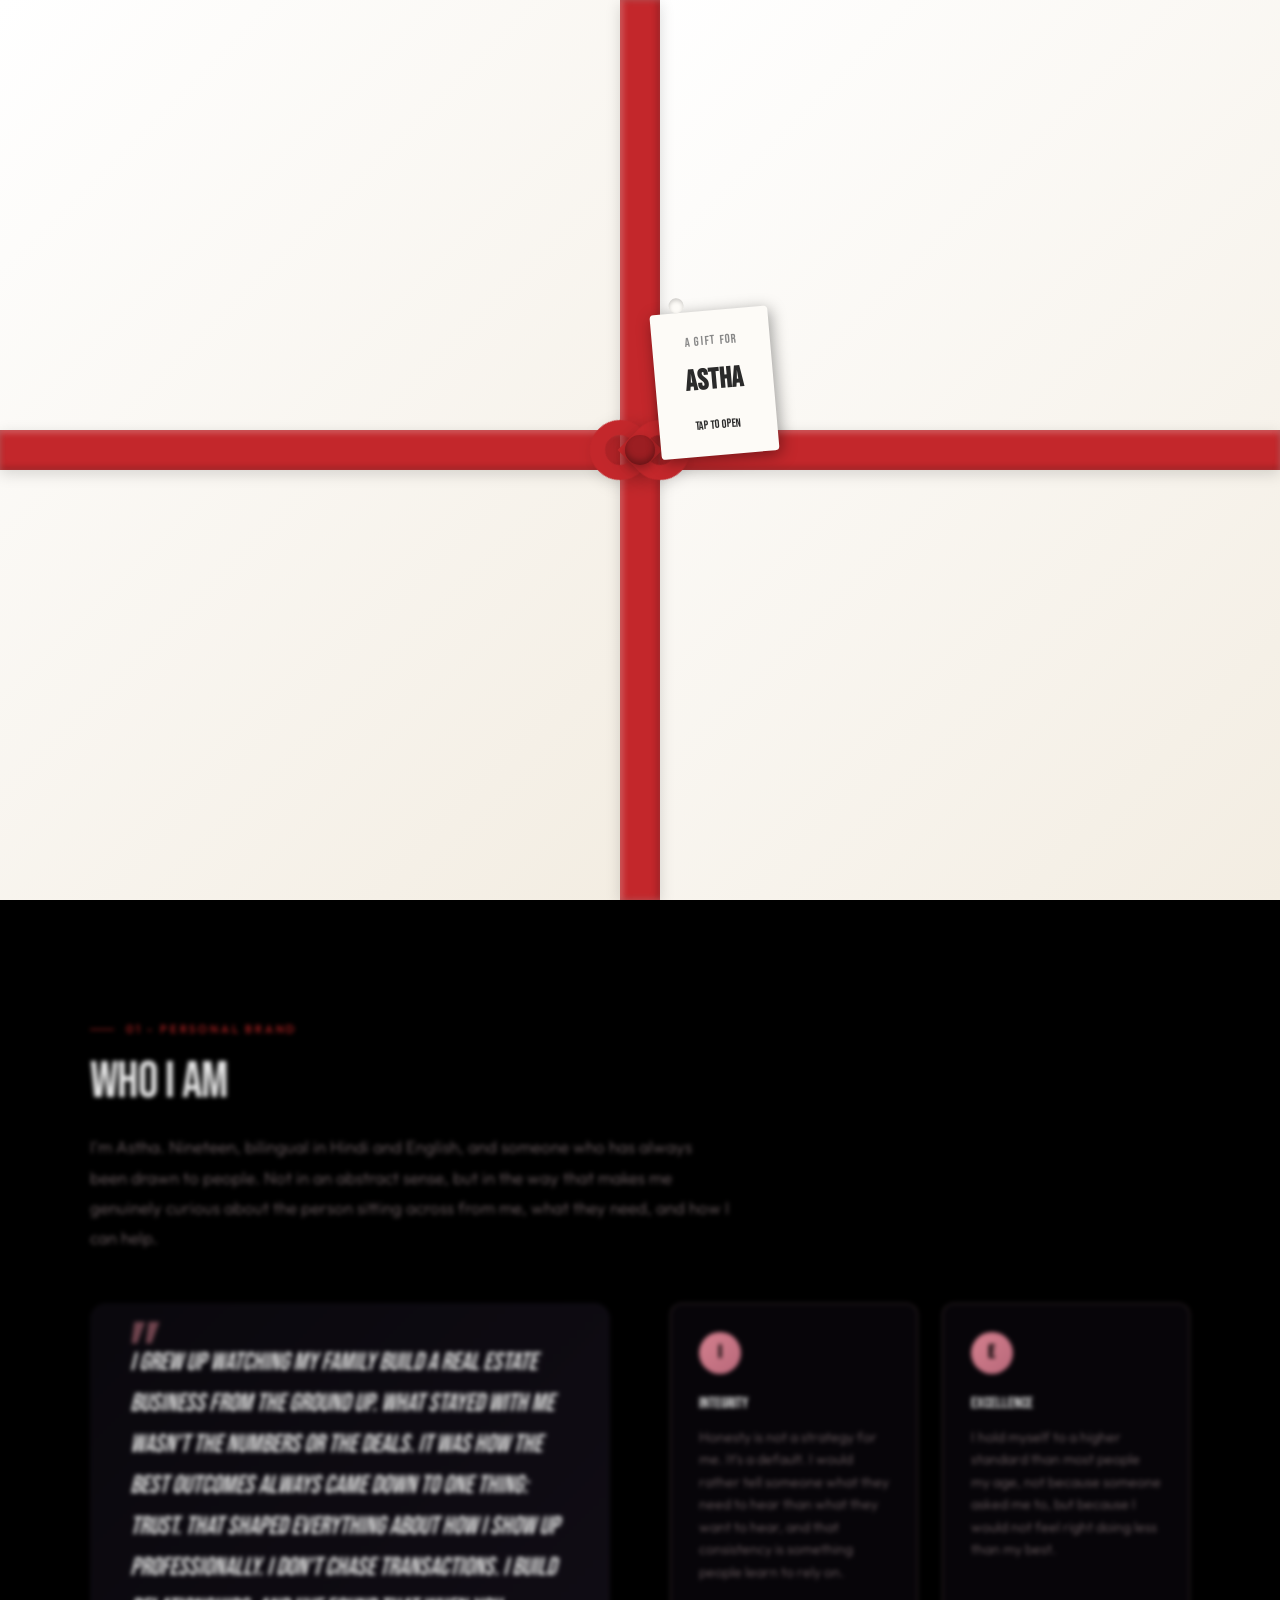
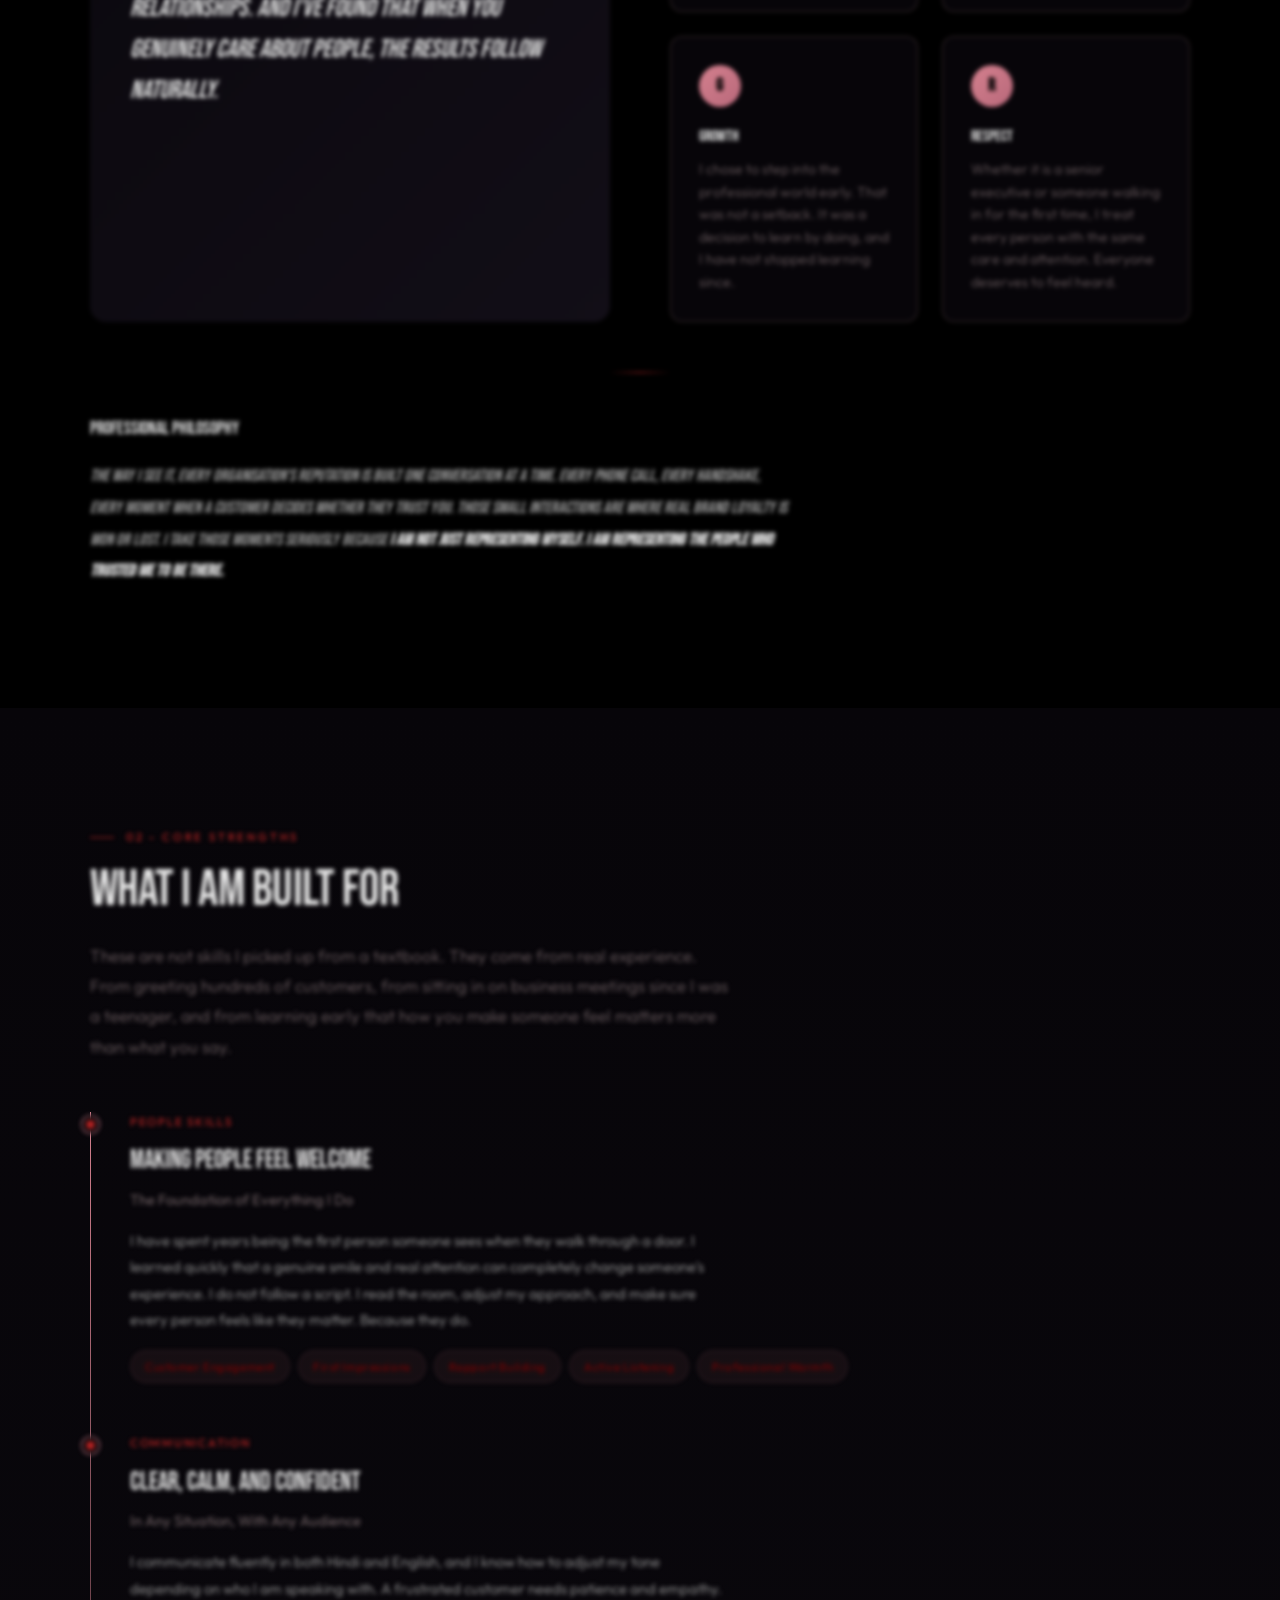
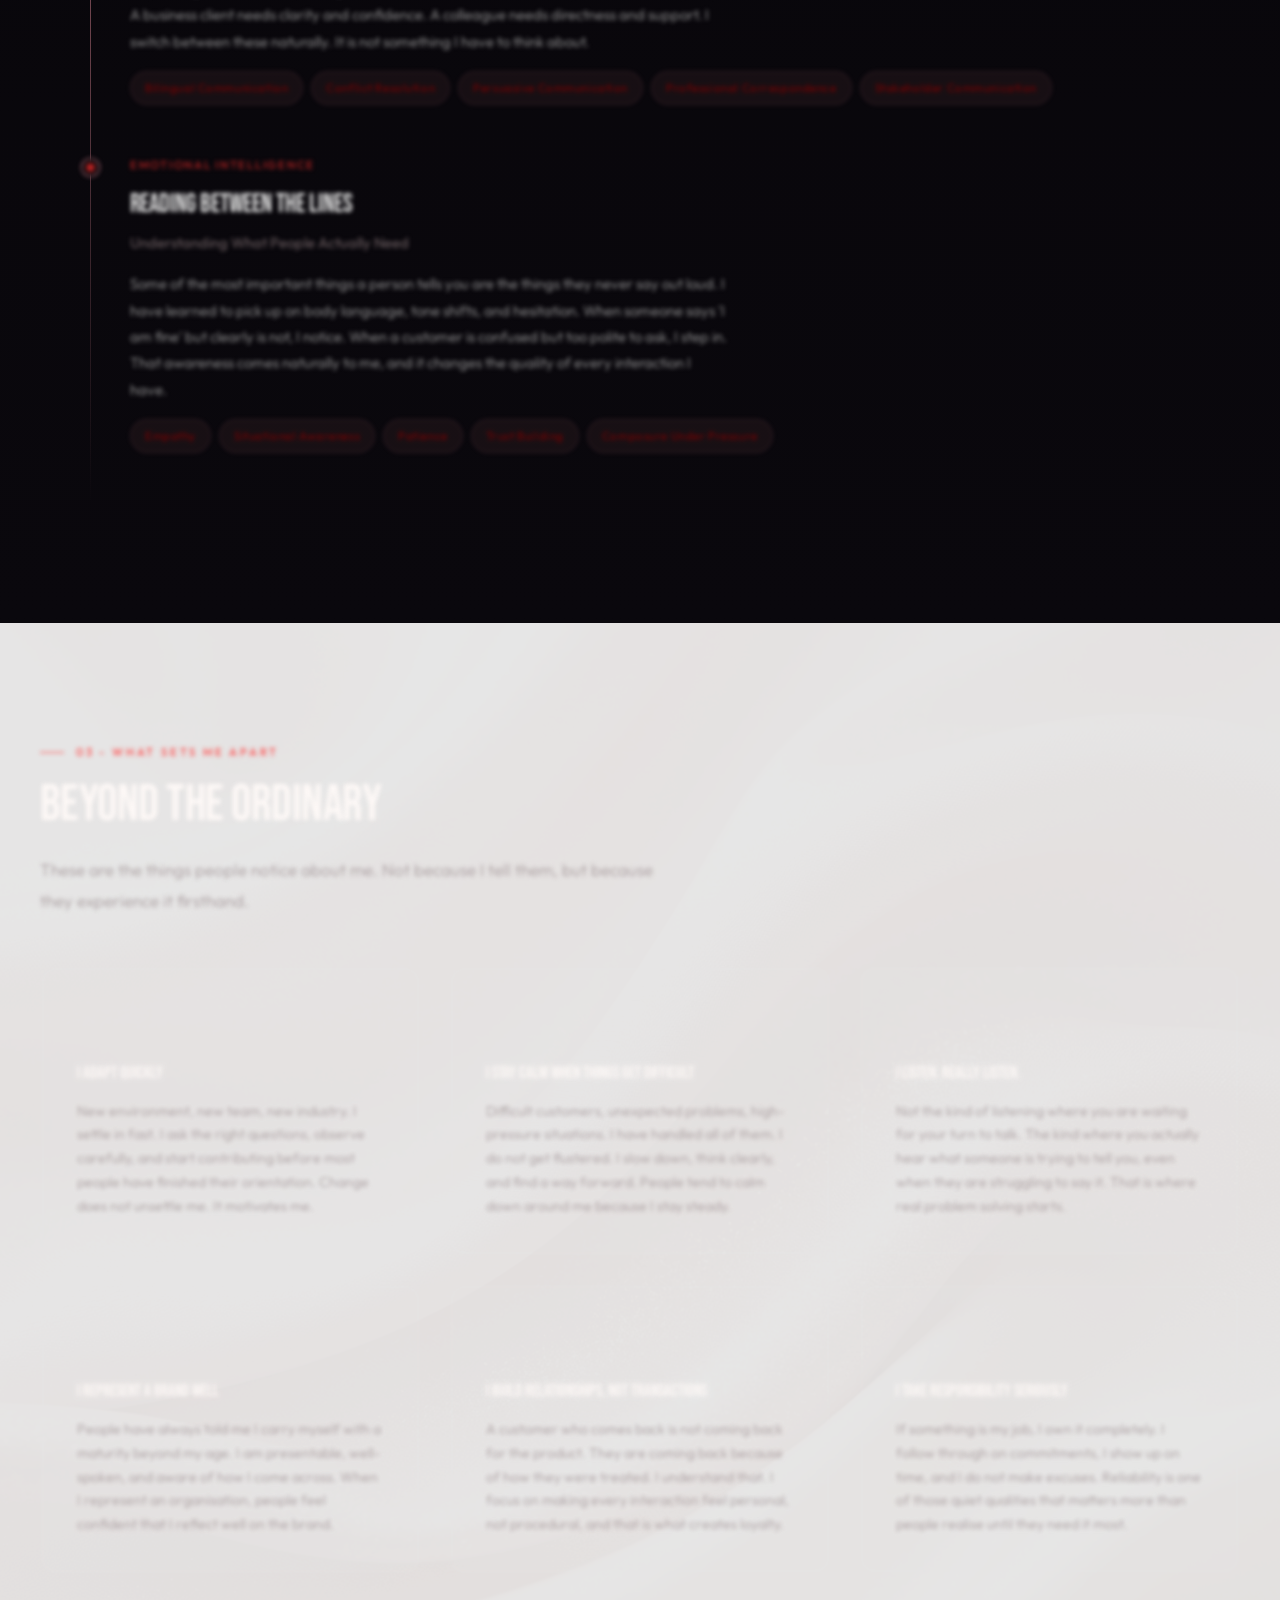
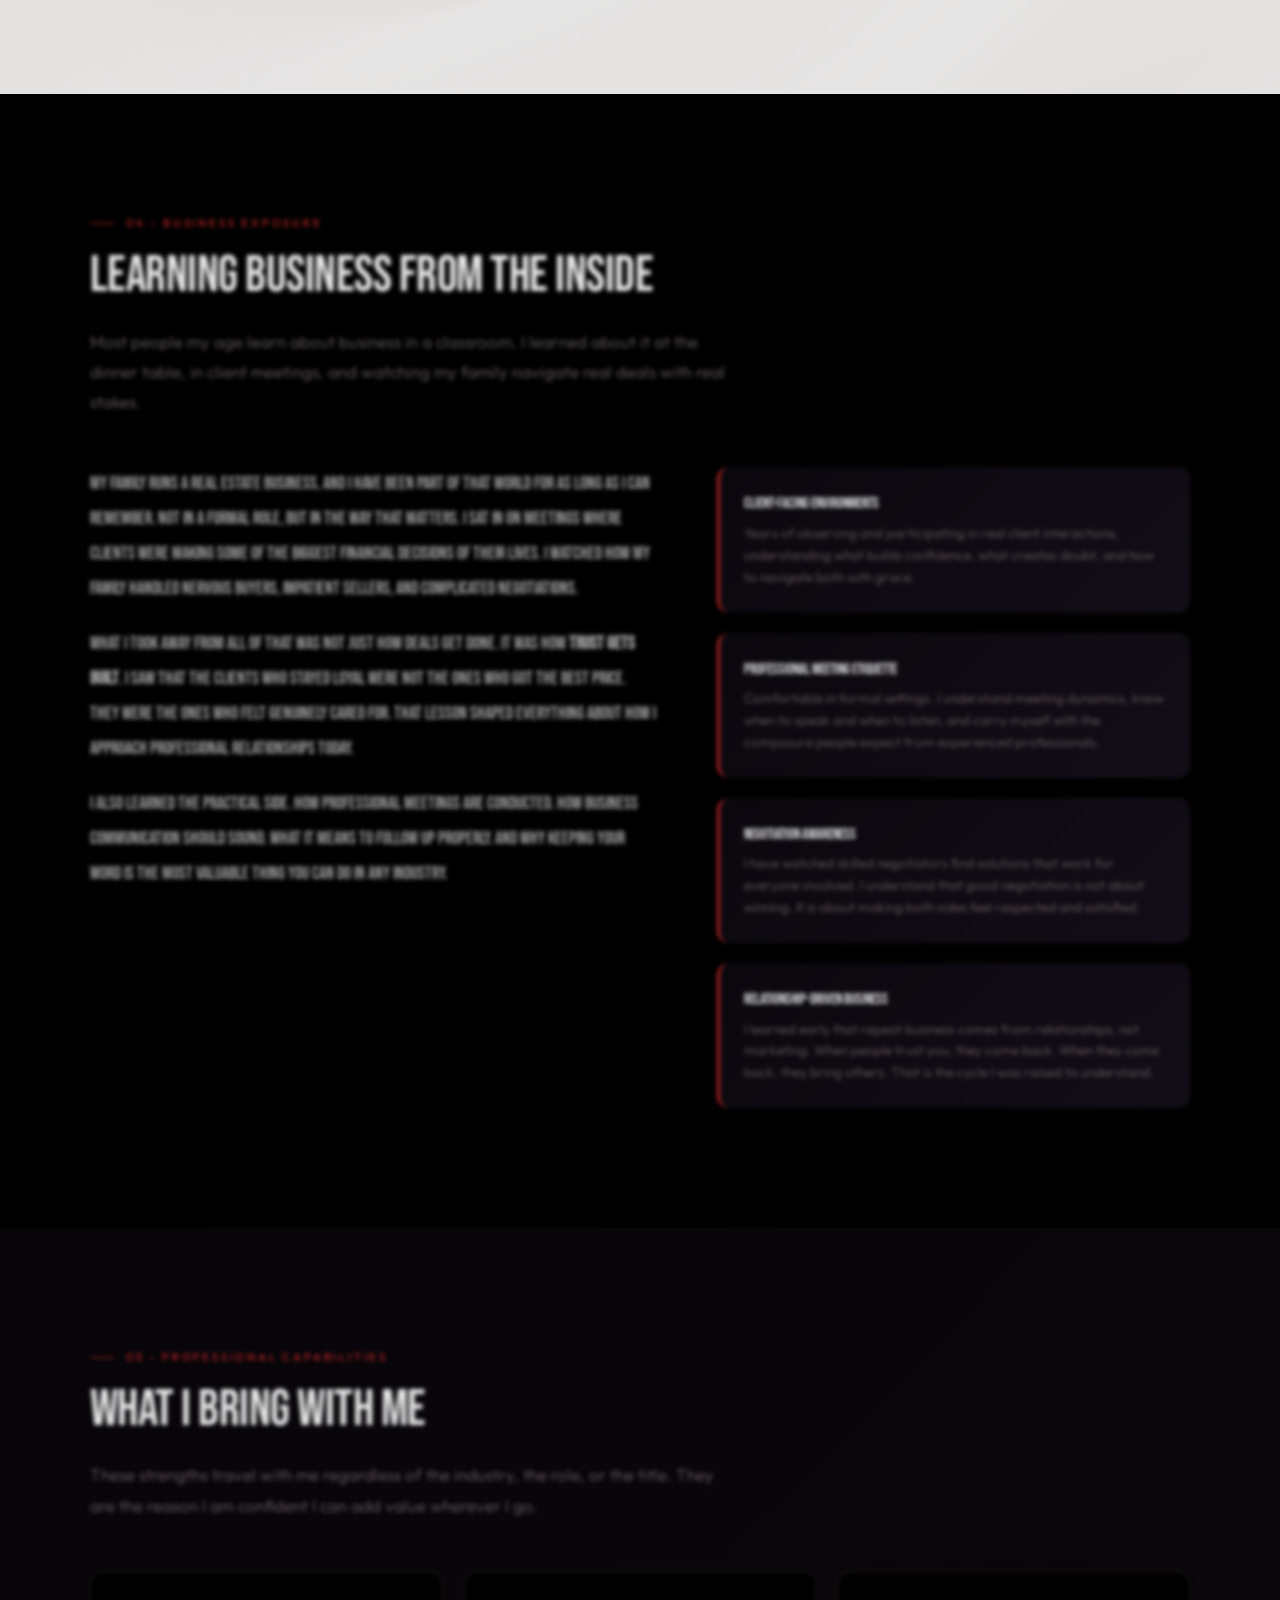
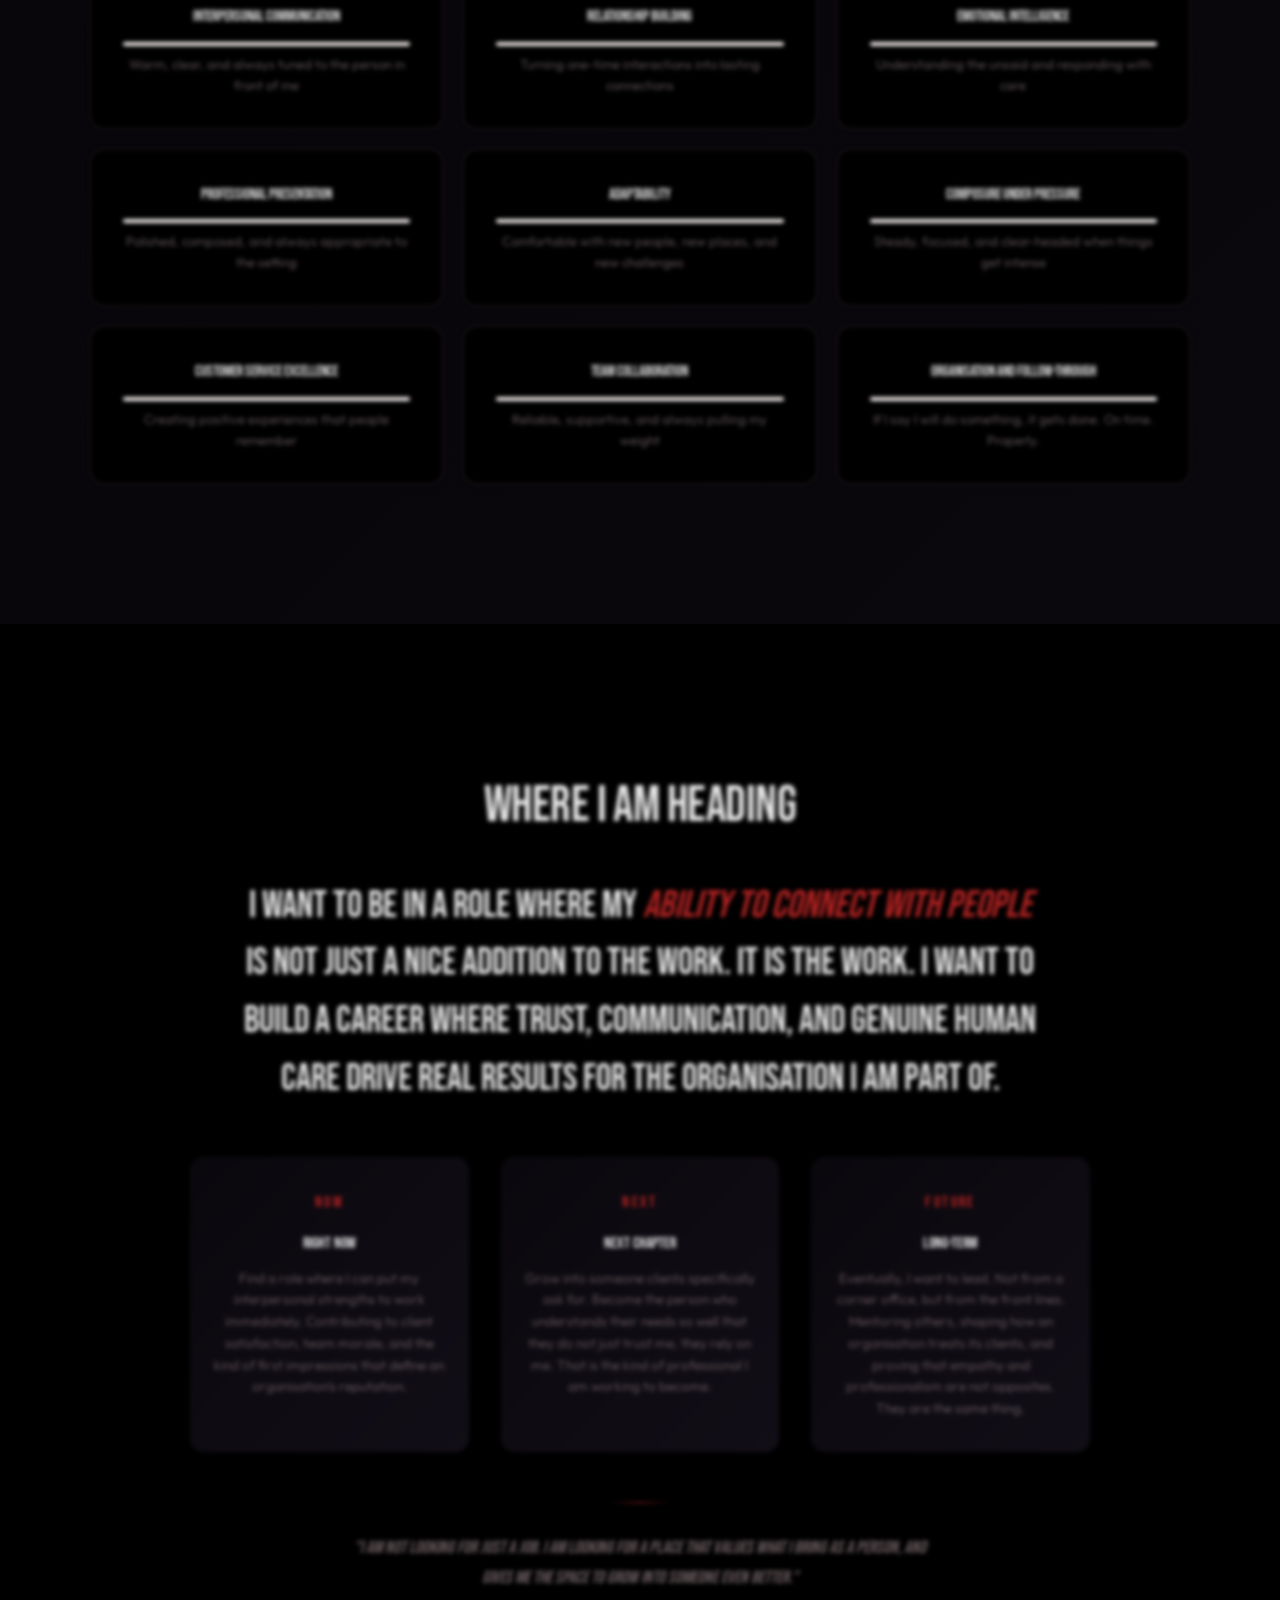
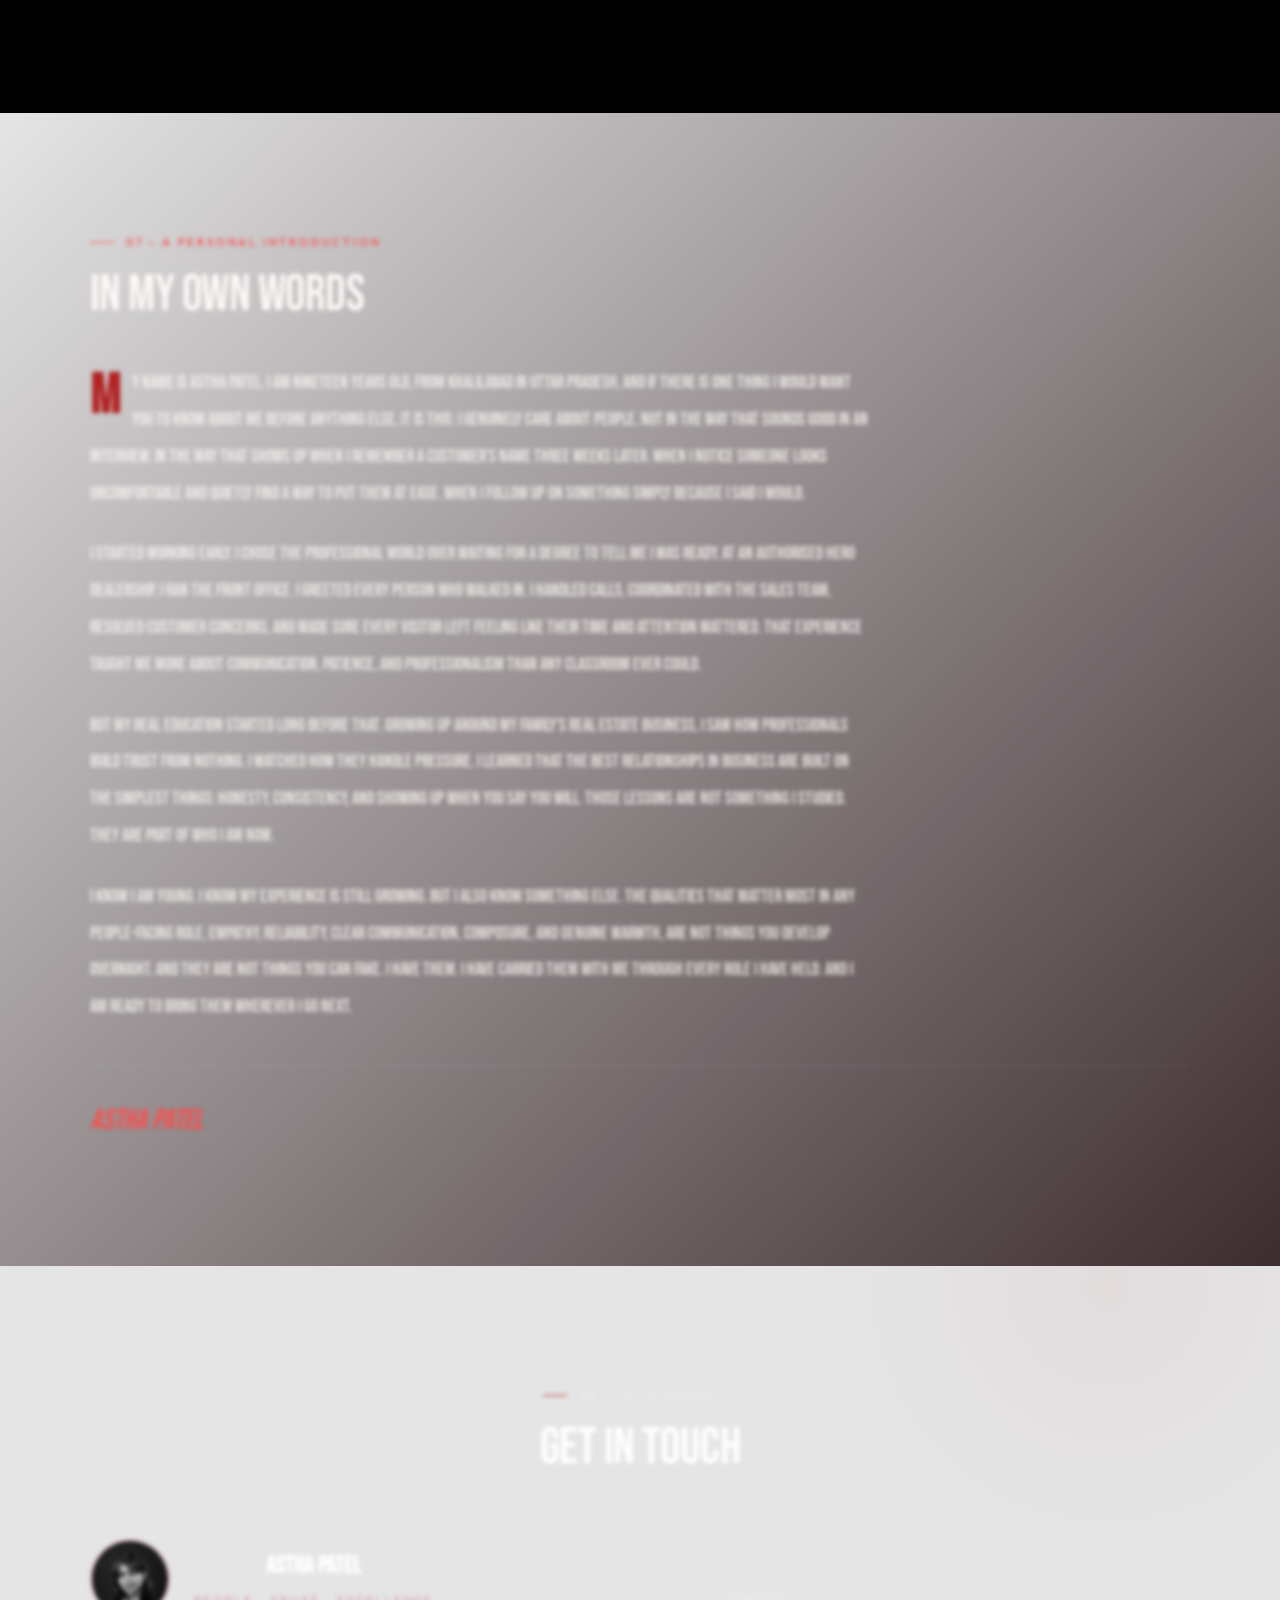
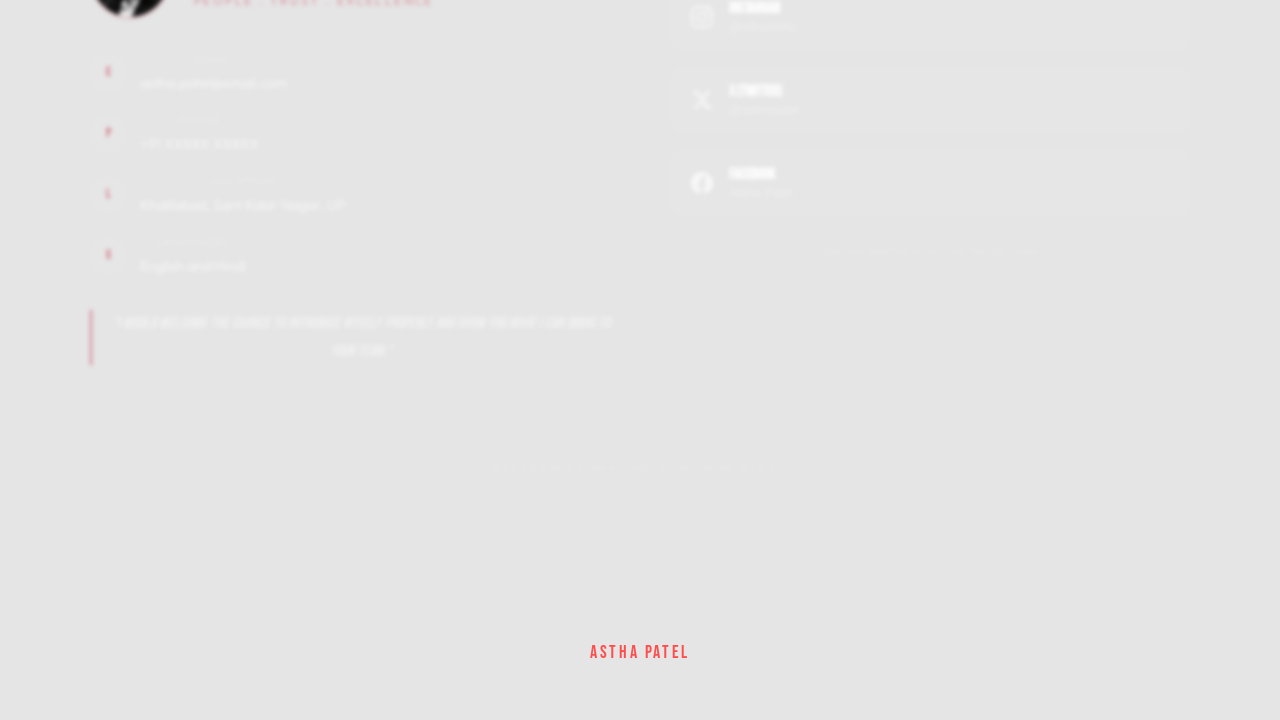
==== commit 8b89afa1: "feat: massive premium open-source integrations (lenis, gsap, tilt, kursor, typeit, confetti)" ====
--- a/index.html
+++ b/index.html
@@ -14,6 +14,7 @@
   <meta property="og:type" content="website">
   <link rel="stylesheet" href="css/style.css">
   <link rel="stylesheet" href="css/feature-flags.css">
+  <link rel="stylesheet" href="https://unpkg.com/kursor/dist/kursor.css">
   <link rel="icon" href="data:image/svg+xml,<svg xmlns='http://www.w3.org/2000/svg' viewBox='0 0 100 100'><text y='.9em' font-size='90'>&#10022;</text></svg>">
 </head>
 <body>
@@ -478,6 +479,15 @@
 
 
 
+  <!-- ====== JAVASCRIPT LIBRARIES ====== -->
+  <script src="https://unpkg.com/@studio-freight/lenis@1.0.42/dist/lenis.min.js"></script>
+  <script src="https://cdnjs.cloudflare.com/ajax/libs/gsap/3.12.5/gsap.min.js"></script>
+  <script src="https://cdnjs.cloudflare.com/ajax/libs/gsap/3.12.5/ScrollTrigger.min.js"></script>
+  <script src="https://cdnjs.cloudflare.com/ajax/libs/vanilla-tilt/1.8.1/vanilla-tilt.min.js"></script>
+  <script src="https://unpkg.com/kursor"></script>
+  <script src="https://unpkg.com/typeit@8.7.1/dist/index.umd.js"></script>
+  <script src="https://cdn.jsdelivr.net/npm/canvas-confetti@1.9.2/dist/confetti.browser.min.js"></script>
+
   <!-- ====== JAVASCRIPT ====== -->
   <!-- script.js loads first to expose initializeAnimations globally -->
   <script src="js/script.js" defer></script>
--- a/css/style.css
+++ b/css/style.css
@@ -4,7 +4,7 @@
    ============================================ */
 
 /* ---------- Google Fonts ---------- */
-@import url('https://fonts.googleapis.com/css2?family=Cormorant+Garamond:ital,wght@0,300;0,400;0,500;0,600;0,700;1,300;1,400;1,500&family=Outfit:wght@200;300;400;500;600;700&family=Playfair+Display:ital,wght@0,400;0,500;0,600;0,700;1,400;1,500&display=swap');
+@import url('https://fonts.googleapis.com/css2?family=Cormorant+Garamond:ital,wght@0,300;0,400;0,500;0,600;0,700;1,300;1,400;1,500&family=Outfit:wght@200;300;400;500;600;700&family=Playfair+Display:ital,wght@0,400;0,500;0,600;0,700;1,400;1,500&family=Orbitron:wght@400;500;700;900&family=Fredoka+One&family=Space+Grotesk:wght@300;400;500;600;700&family=Inter:wght@300;400;500;600;700&family=Bebas+Neue&display=swap');
 
 /* ---------- CSS Custom Properties ---------- */
 :root {
@@ -52,6 +52,152 @@
   --shadow-medium: 0 8px 40px rgba(183, 110, 121, 0.12);
   --shadow-large: 0 20px 60px rgba(183, 110, 121, 0.15);
   --shadow-glow: 0 0 40px rgba(183, 110, 121, 0.2);
+}
+
+/* ================================================================
+   GLOBAL BRUTALIST THEME OVERRIDES
+   Redefining root variables transforms the ENTIRE site automatically!
+   ================================================================ */
+
+/* GALAXY THEME */
+body.theme-galaxy {
+  --warm-ivory: #05000a;
+  --cream: #080014;
+  --petal: #0c001f;
+  --charcoal: #ffffff;
+  --graphite: #b3ccff;
+  --rose-gold: #00f2fe;
+  --rose-gold-light: #4facfe;
+  --rose-gold-dark: #0088cc;
+  --white: #0a001a;
+  --off-white: #0f0026;
+  --light-gray: #140033;
+  --medium-gray: #1f004c;
+  --dark-gray: #ffffff;
+  --font-display: 'Orbitron', sans-serif;
+  --font-heading: 'Orbitron', sans-serif;
+  --font-body: 'Space Grotesk', sans-serif;
+  --shadow-medium: 0 0 20px rgba(0, 242, 254, 0.2);
+  --shadow-large: 0 0 40px rgba(0, 242, 254, 0.4);
+}
+body.theme-galaxy * { border-color: rgba(0, 242, 254, 0.2) !important; }
+
+/* POOKIE THEME */
+body.theme-pookie {
+  --warm-ivory: #fff0f5;
+  --cream: #ffe4e1;
+  --petal: #ffb6c1;
+  --charcoal: #ff69b4;
+  --graphite: #db7093;
+  --rose-gold: #ff1493;
+  --rose-gold-light: #ffb6c1;
+  --rose-gold-dark: #c71585;
+  --white: rgba(255,255,255,0.8);
+  --off-white: rgba(255,255,255,0.6);
+  --light-gray: #ffe4e1;
+  --font-display: 'Fredoka One', cursive;
+  --font-heading: 'Fredoka One', cursive;
+  --font-body: 'Outfit', sans-serif;
+  --shadow-medium: 0 10px 30px rgba(255,105,180,0.15);
+  --shadow-large: 0 20px 50px rgba(255,105,180,0.25);
+}
+body.theme-pookie * { border-radius: 40px !important; }
+body.theme-pookie .hero-pook-portrait img { border-radius: 50% !important; }
+body.theme-pookie .contact-card { border-radius: 40px !important; }
+
+/* MODERN GEN Z THEME */
+body.theme-modern {
+  --warm-ivory: #000000;
+  --cream: #000000;
+  --petal: #111111;
+  --charcoal: #ccff00;
+  --graphite: #ffffff;
+  --rose-gold: #ccff00;
+  --rose-gold-light: #ffffff;
+  --rose-gold-dark: #ccff00;
+  --white: #000000;
+  --off-white: #111111;
+  --light-gray: #000000;
+  --font-display: 'Space Grotesk', sans-serif;
+  --font-heading: 'Space Grotesk', sans-serif;
+  --font-body: 'Space Grotesk', sans-serif;
+  --shadow-subtle: 8px 8px 0 #ccff00;
+  --shadow-medium: 12px 12px 0 #ccff00;
+  --shadow-large: 16px 16px 0 #ccff00;
+}
+body.theme-modern * { border-radius: 0 !important; }
+body.theme-modern .card, body.theme-modern .contact-card { border: 2px solid #ccff00 !important; }
+
+/* PROFESSIONAL THEME */
+body.theme-professional {
+  --warm-ivory: #ffffff;
+  --cream: #f8fafc;
+  --petal: #f1f5f9;
+  --charcoal: #0f172a;
+  --graphite: #334155;
+  --rose-gold: #0f172a;
+  --rose-gold-light: #475569;
+  --rose-gold-dark: #000000;
+  --white: #ffffff;
+  --off-white: #f8fafc;
+  --font-display: 'Inter', sans-serif;
+  --font-heading: 'Inter', sans-serif;
+  --font-body: 'Inter', sans-serif;
+}
+body.theme-professional * { box-shadow: none !important; }
+body.theme-professional .card { border: 1px solid #e2e8f0; }
+
+/* ARTISTIC THEME */
+body.theme-artistic {
+  --warm-ivory: #1a1a2e;
+  --cream: #16213e;
+  --petal: #0f3460;
+  --charcoal: #eaeaea;
+  --graphite: #a0a0a0;
+  --rose-gold: #e94560;
+  --rose-gold-light: #ff768b;
+  --rose-gold-dark: #b82a41;
+  --white: #1a1a2e;
+  --off-white: #16213e;
+  --light-gray: #0f3460;
+  --medium-gray: #1a1a2e;
+  --dark-gray: #eaeaea;
+  --font-display: 'Playfair Display', serif;
+  --font-heading: 'Playfair Display', serif;
+  --font-body: 'Cormorant Garamond', serif;
+}
+body.theme-artistic .card { mix-blend-mode: normal; background: rgba(26, 26, 46, 0.7); border: 1px solid rgba(233, 69, 96, 0.4); backdrop-filter: blur(10px); box-shadow: 0 10px 30px rgba(0,0,0,0.5); }
+body.theme-artistic::after {
+  content: ''; position: fixed; inset: 0; z-index: -1; pointer-events: none;
+  background-image: 
+    linear-gradient(45deg, rgba(233, 69, 96, 0.05) 25%, transparent 25%, transparent 75%, rgba(233, 69, 96, 0.05) 75%, rgba(233, 69, 96, 0.05)),
+    linear-gradient(45deg, rgba(233, 69, 96, 0.05) 25%, transparent 25%, transparent 75%, rgba(233, 69, 96, 0.05) 75%, rgba(233, 69, 96, 0.05));
+  background-size: 60px 60px; background-position: 0 0, 30px 30px;
+}
+
+/* POOKIE GLOBAL BG */
+body.theme-pookie::after {
+  content: '☁️ ✨ ☁️'; position: fixed; inset: 0; z-index: -1; pointer-events: none;
+  font-size: 6rem; opacity: 0.1; display: flex; align-items: center; justify-content: space-around;
+  flex-wrap: wrap; overflow: hidden;
+  animation: floatClouds 30s linear infinite alternate;
+}
+@keyframes floatClouds { from { transform: translateY(-50px) scale(1); } to { transform: translateY(50px) scale(1.1); } }
+
+/* CINEMATIC THEME */
+body.theme-cinematic {
+  --warm-ivory: #070509;
+  --cream: #0a080d;
+  --petal: #120e17;
+  --charcoal: #e5e5e5;
+  --graphite: #a3a3a3;
+  --rose-gold: #b22222;
+  --rose-gold-light: #ff4d4d;
+  --rose-gold-dark: #800000;
+  --white: #000000;
+  --off-white: #0a0a0a;
+  --font-display: 'Bebas Neue', sans-serif;
+  --font-heading: 'Bebas Neue', sans-serif;
 }
 
 /* ---------- Reset & Base ---------- */
@@ -1759,226 +1905,173 @@
 
 /* ================================================================
    HERO VARIANT: EDITORIAL
-   Giant background typography, portrait centered, marquee footer
+   HERO VARIANT: GALAXY
    ================================================================ */
-
-.hero--editorial {
-  position: relative;
-  min-height: 100vh;
-  background: var(--warm-ivory);
-  display: flex;
-  align-items: center;
-  justify-content: center;
-  overflow: hidden;
-}
-
-.hero-ed-bg-text {
-  position: absolute;
-  inset: 0;
-  display: flex;
-  flex-direction: column;
-  justify-content: center;
-  pointer-events: none;
-  user-select: none;
-  line-height: 0.82;
-  padding-left: 3vw;
-}
-
-.hero-ed-bg-first {
-  font-family: var(--font-heading);
-  font-size: clamp(9rem, 19vw, 22rem);
-  font-weight: 900;
-  letter-spacing: -0.04em;
-  text-transform: uppercase;
-  color: transparent;
-  -webkit-text-stroke: 1.5px rgba(194, 114, 126, 0.25);
-  animation: edDrift 20s ease-in-out infinite alternate;
-}
-
-.hero-ed-bg-last {
-  font-family: var(--font-heading);
-  font-size: clamp(9rem, 19vw, 22rem);
-  font-weight: 900;
-  letter-spacing: -0.04em;
-  text-transform: uppercase;
-  color: rgba(194, 114, 126, 0.05);
-  padding-left: 8vw;
-  animation: edDrift 20s ease-in-out infinite alternate-reverse;
-}
-
-@keyframes edDrift {
-  from { transform: translateX(-1%); }
-  to   { transform: translateX(1%); }
-}
-
-.hero-ed-center {
-  position: relative;
-  z-index: 2;
-  display: flex;
-  flex-direction: column;
-  align-items: center;
-  gap: 0;
-}
-
-.hero-ed-portrait-wrap {
-  position: relative;
-  width: clamp(200px, 22vw, 340px);
-  height: clamp(280px, 30vw, 460px);
-  overflow: hidden;
-  box-shadow:
-    0 0 0 1px rgba(194,114,126,0.2),
-    0 40px 80px rgba(0,0,0,0.15);
-}
-
-.hero-ed-portrait-wrap img {
-  width: 100%;
-  height: 100%;
-  object-fit: cover;
-  object-position: center 5%;
-  transition: transform 8s ease;
-}
-
-.hero-ed-portrait-wrap:hover img {
-  transform: scale(1.04);
-}
-
-/* Floating tags around portrait */
-.hero-ed-float-tag {
-  position: absolute;
-  font-family: var(--font-body);
-  font-size: 0.68rem;
-  letter-spacing: 0.22em;
-  text-transform: uppercase;
-  color: var(--charcoal);
-  opacity: 0.5;
-  white-space: nowrap;
-}
-
-.hero-ed-float-tag:nth-child(1) {
-  top: 12%;
-  left: -120px;
-  animation: floatTag 6s ease-in-out infinite;
-}
-
-.hero-ed-float-tag:nth-child(2) {
-  top: 48%;
-  right: -110px;
-  animation: floatTag 8s ease-in-out infinite reverse;
-}
-
-.hero-ed-float-tag:nth-child(3) {
-  bottom: 20%;
-  left: -130px;
-  animation: floatTag 7s ease-in-out infinite 1s;
-}
-
-@keyframes floatTag {
-  0%, 100% { transform: translateY(0); opacity: 0.5; }
-  50% { transform: translateY(-8px); opacity: 0.8; }
-}
-
-.hero-ed-name-block {
-  margin-top: 28px;
-  text-align: center;
-}
-
-.hero-ed-name {
-  font-family: var(--font-heading);
-  font-size: clamp(1.8rem, 3.5vw, 3rem);
-  font-weight: 700;
-  color: var(--charcoal);
-  letter-spacing: 0.06em;
-  text-transform: uppercase;
-  line-height: 1;
-}
-
-.hero-ed-statement {
+.hero--galaxy {
+  position: relative; min-height: 100vh; background: #05000a;
+  display: flex; align-items: center; justify-content: center; overflow: hidden;
   font-family: var(--font-display);
-  font-size: clamp(0.8rem, 1.2vw, 0.95rem);
-  color: var(--graphite);
-  line-height: 1.7;
-  max-width: 380px;
-  text-align: center;
-  margin: 14px auto 0;
-  font-style: italic;
-}
-
-.hero-ed-scroll-hint {
-  margin-top: 24px;
-  display: flex;
-  flex-direction: column;
-  align-items: center;
-  gap: 6px;
-  cursor: pointer;
-  opacity: 0.4;
-  transition: opacity 0.3s;
-}
-
-.hero-ed-scroll-hint:hover { opacity: 0.7; }
-.hero-ed-scroll-hint span {
-  font-size: 0.65rem;
-  letter-spacing: 0.2em;
-  text-transform: uppercase;
-  color: var(--charcoal);
-}
-.hero-ed-scroll-hint::after {
-  content: '';
-  width: 1px;
-  height: 40px;
-  background: var(--charcoal);
-  animation: scrollPulse 2s ease-in-out infinite;
-}
-
-@keyframes scrollPulse {
-  0%, 100% { transform: scaleY(1); opacity: 0.4; }
-  50% { transform: scaleY(0.5); opacity: 1; }
-}
-
-/* Marquee at bottom */
-.hero-ed-marquee {
-  position: absolute;
-  bottom: 0;
-  left: 0;
-  right: 0;
-  overflow: hidden;
-  padding: 14px 0;
-  border-top: 1px solid rgba(194,114,126,0.15);
-  z-index: 3;
-  background: rgba(250,246,242,0.8);
-  backdrop-filter: blur(8px);
-}
-
-.hero-ed-marquee-inner {
-  display: inline-flex;
-  gap: 0;
-  white-space: nowrap;
-  animation: marqueeScroll 25s linear infinite;
-  font-family: var(--font-body);
-  font-size: 0.68rem;
-  letter-spacing: 0.3em;
-  text-transform: uppercase;
-  color: var(--rose-gold);
-}
-
-.hero-ed-marquee-inner span {
-  padding: 0 24px;
-}
-
-.hero-ed-marquee-inner .dot-sep {
-  color: rgba(194,114,126,0.4);
-  padding: 0;
-}
-
-@keyframes marqueeScroll {
-  from { transform: translateX(0); }
-  to   { transform: translateX(-50%); }
+}
+.hero-gal-bg { position: absolute; inset: 0; z-index: 0; overflow: hidden; }
+.hero-gal-stars {
+  position: absolute; width: 2px; height: 2px; background: transparent;
+  box-shadow: 100px 200px #fff, 300px 400px #fff, 500px 100px #fff, 800px 600px #fff, 900px 200px #fff;
+  animation: driftStars 50s linear infinite;
+}
+.hero-gal-nebula {
+  position: absolute; inset: -50%; background: radial-gradient(circle at 50% 50%, rgba(120,40,200,0.15), transparent 60%);
+  filter: blur(60px); animation: pulseNebula 10s ease-in-out infinite alternate;
+}
+.hero-gal-content { position: relative; z-index: 2; display: flex; align-items: center; gap: 80px; max-width: 1200px; padding: 40px; }
+.hero-gal-orb {
+  position: absolute; width: 400px; height: 400px; border-radius: 50%;
+  background: linear-gradient(135deg, #4facfe, #00f2fe); filter: blur(80px);
+  opacity: 0.4; left: 10%; mix-blend-mode: screen; animation: orbitOrb 20s linear infinite;
+}
+.hero-gal-portrait-wrap { position: relative; width: 320px; height: 440px; border-radius: 200px; overflow: hidden; box-shadow: 0 0 40px rgba(0,242,254,0.3); border: 2px solid rgba(255,255,255,0.1); }
+.hero-gal-portrait-wrap img { width: 100%; height: 100%; object-fit: cover; }
+.hero-gal-text { flex: 1; color: #fff; }
+.hero-gal-name { font-size: clamp(3rem, 6vw, 5.5rem); font-weight: 800; line-height: 1; text-shadow: 0 0 20px rgba(255,255,255,0.4); margin-bottom: 20px; }
+.hero-gal-name span { color: transparent; -webkit-text-stroke: 1px rgba(255,255,255,0.6); }
+.hero-gal-tagline { display: flex; align-items: center; gap: 12px; margin-bottom: 24px; font-size: 0.85rem; letter-spacing: 0.2em; text-transform: uppercase; color: #4facfe; }
+.hero-gal-sep { opacity: 0.4; font-size: 0.6rem; }
+.hero-gal-statement { font-size: 1.1rem; line-height: 1.8; color: rgba(255,255,255,0.7); max-width: 480px; margin-bottom: 32px; }
+.hero-gal-btn { background: transparent; color: #fff; border: 1px solid rgba(255,255,255,0.3); padding: 16px 32px; border-radius: 30px; font-size: 0.8rem; letter-spacing: 0.15em; text-transform: uppercase; cursor: pointer; transition: 0.3s; position: relative; overflow: hidden; }
+.hero-gal-btn:hover { background: #fff; color: #05000a; box-shadow: 0 0 20px rgba(255,255,255,0.5); }
+@keyframes driftStars { from { transform: translateY(0); } to { transform: translateY(-1000px); } }
+@keyframes pulseNebula { from { transform: scale(1); opacity: 0.6; } to { transform: scale(1.2); opacity: 1; } }
+@keyframes orbitOrb { 0% { transform: translate(0,0); } 33% { transform: translate(50px,-50px); } 66% { transform: translate(-30px,40px); } 100% { transform: translate(0,0); } }
+
+/* ================================================================
+   HERO VARIANT: POOKIE
+   ================================================================ */
+.hero--pookie {
+  position: relative; min-height: 100vh; background: linear-gradient(to bottom right, #fff0f5, #ffe4e1);
+  display: flex; align-items: center; justify-content: center; overflow: hidden;
+  font-family: var(--font-display);
+}
+.hero-pook-bg { position: absolute; inset: 0; z-index: 0; pointer-events: none; }
+.pook-cloud { position: absolute; background: #fff; border-radius: 50px; opacity: 0.6; filter: blur(4px); }
+.pook-cloud-1 { width: 300px; height: 100px; top: 15%; left: 10%; animation: floatPook 8s ease-in-out infinite; }
+.pook-cloud-2 { width: 200px; height: 80px; bottom: 20%; right: 15%; animation: floatPook 6s ease-in-out infinite reverse; }
+.hero-pook-content { position: relative; z-index: 2; padding: 20px; width: 100%; max-width: 500px; }
+.hero-pook-card { background: rgba(255,255,255,0.6); backdrop-filter: blur(16px); padding: 50px 40px; border-radius: 40px; text-align: center; box-shadow: 0 20px 40px rgba(255,182,193,0.3); border: 2px solid #fff; }
+.hero-pook-portrait { position: relative; width: 140px; height: 140px; margin: 0 auto 24px; }
+.hero-pook-portrait img { width: 100%; height: 100%; object-fit: cover; border-radius: 50%; border: 4px solid #fff; box-shadow: 0 10px 20px rgba(255,105,180,0.2); }
+.pook-heart { position: absolute; font-size: 1.5rem; animation: floatHeart 3s ease-in-out infinite; }
+.pook-heart:nth-child(2) { top: -10px; right: -10px; }
+.pook-h2 { bottom: -5px; left: -10px; animation-delay: 1.5s; font-size: 1.2rem; }
+.hero-pook-name { font-size: 2.2rem; font-weight: 800; color: #ff69b4; margin-bottom: 12px; font-family: var(--font-heading); }
+.hero-pook-tagline { display: flex; flex-wrap: wrap; justify-content: center; gap: 8px; margin-bottom: 20px; }
+.pook-badge { background: #ffe4e1; color: #db7093; padding: 6px 12px; border-radius: 20px; font-size: 0.75rem; font-weight: 600; text-transform: uppercase; letter-spacing: 0.05em; border: 1px solid #ffb6c1; }
+.hero-pook-statement { font-size: 0.95rem; color: #c71585; line-height: 1.6; margin-bottom: 28px; font-style: italic; }
+.hero-pook-btn { background: #ff69b4; color: #fff; border: none; padding: 14px 28px; border-radius: 30px; font-size: 0.9rem; font-weight: 700; cursor: pointer; transition: 0.2s; box-shadow: 0 8px 15px rgba(255,105,180,0.3); }
+.hero-pook-btn:hover { transform: translateY(-3px) scale(1.05); box-shadow: 0 12px 20px rgba(255,105,180,0.4); }
+@keyframes floatPook { 0%,100% { transform: translateY(0); } 50% { transform: translateY(-20px); } }
+@keyframes floatHeart { 0%,100% { transform: translateY(0) rotate(5deg); } 50% { transform: translateY(-10px) rotate(-5deg); } }
+
+/* ================================================================
+   HERO VARIANT: MODERN GEN Z
+   ================================================================ */
+.hero--modern {
+  position: relative; min-height: 100vh; background: #000; color: #ccff00;
+  display: flex; flex-direction: column; overflow: hidden; font-family: var(--font-display);
+}
+.hero-mod-marquee-top, .hero-mod-marquee-bottom { background: #ccff00; color: #000; padding: 12px 0; overflow: hidden; white-space: nowrap; border-top: 2px solid #000; border-bottom: 2px solid #000; flex-shrink: 0; }
+.mod-marquee-inner { display: inline-flex; animation: marqueeScroll 15s linear infinite; font-weight: 800; font-size: 1.2rem; text-transform: uppercase; letter-spacing: 0.1em; }
+.mod-marquee-inner.reverse { animation-direction: reverse; }
+.mod-marquee-inner span { padding: 0 20px; }
+.mod-star { font-size: 0.9rem; }
+.hero-mod-grid { flex: 1; display: grid; grid-template-columns: 1fr 400px 1fr; align-items: stretch; border-bottom: 2px solid #ccff00; }
+.mod-cell { padding: 40px; display: flex; flex-direction: column; justify-content: center; }
+.mod-cell-1 { border-right: 2px solid #ccff00; }
+.mod-cell-2 { padding: 0; border-right: 2px solid #ccff00; position: relative; overflow: hidden; }
+.mod-cell-2 img { width: 100%; height: 100%; object-fit: cover; filter: grayscale(100%) contrast(1.2); transition: 0.3s; }
+.mod-cell-2:hover img { filter: grayscale(0) contrast(1.1); transform: scale(1.05); }
+.hero-mod-name { font-size: clamp(3rem, 6vw, 6rem); font-weight: 900; line-height: 0.9; text-transform: uppercase; margin: 0; }
+.hero-mod-statement { font-size: 1.1rem; line-height: 1.6; margin-bottom: 40px; font-weight: 500; }
+.hero-mod-btn { background: #000; color: #ccff00; border: 2px solid #ccff00; padding: 20px 32px; font-size: 1.2rem; font-weight: 800; text-transform: uppercase; cursor: pointer; transition: 0.2s; display: flex; align-items: center; justify-content: space-between; }
+.hero-mod-btn:hover { background: #ccff00; color: #000; }
+
+/* ================================================================
+   HERO VARIANT: PROFESSIONAL
+   ================================================================ */
+.hero--professional {
+  position: relative; min-height: 100vh; background: #ffffff; color: #0f172a;
+  display: flex; align-items: center; font-family: var(--font-display);
+}
+.hero-pro-layout { display: flex; width: 100%; max-width: 1400px; margin: 0 auto; padding: 0 60px; gap: 80px; align-items: center; }
+.hero-pro-left { flex: 1; }
+.hero-pro-right { width: 45%; }
+.hero-pro-meta { font-size: 0.75rem; letter-spacing: 0.25em; color: #64748b; margin-bottom: 40px; }
+.hero-pro-name { font-size: clamp(3rem, 5vw, 4.5rem); font-weight: 300; letter-spacing: -0.02em; line-height: 1.1; margin-bottom: 32px; font-family: var(--font-heading); }
+.hero-pro-divider { width: 40px; height: 2px; background: #0f172a; margin-bottom: 32px; }
+.hero-pro-tagline { font-size: 0.85rem; letter-spacing: 0.1em; text-transform: uppercase; color: #334155; margin-bottom: 24px; font-weight: 600; }
+.hero-pro-statement { font-size: 1.15rem; color: #475569; line-height: 1.8; margin-bottom: 48px; max-width: 500px; font-weight: 400; }
+.hero-pro-btn { background: #0f172a; color: #fff; border: none; padding: 18px 40px; font-size: 0.8rem; letter-spacing: 0.15em; text-transform: uppercase; cursor: pointer; transition: 0.3s; }
+.hero-pro-btn:hover { background: #334155; }
+.hero-pro-img-wrap { width: 100%; aspect-ratio: 3/4; overflow: hidden; background: #f1f5f9; }
+.hero-pro-img-wrap img { width: 100%; height: 100%; object-fit: cover; }
+
+/* ================================================================
+   HERO VARIANT: ARTISTIC
+   ================================================================ */
+.hero--artistic {
+  position: relative; min-height: 100vh; background: #EAE6DF; color: #2C363F;
+  display: flex; align-items: center; justify-content: center; overflow: hidden;
+  font-family: var(--font-display); perspective: 1000px;
+}
+.hero-art-canvas { position: absolute; inset: 0; z-index: 0; pointer-events: none; }
+.art-shape { position: absolute; filter: blur(60px); opacity: 0.6; mix-blend-mode: multiply; border-radius: 50%; }
+.art-shape-1 { width: 500px; height: 500px; background: #C2727E; top: -10%; left: -10%; animation: artFloat 15s ease-in-out infinite; }
+.art-shape-2 { width: 400px; height: 400px; background: #7C98B3; bottom: -5%; right: -5%; animation: artFloat 20s ease-in-out infinite reverse; }
+.art-shape-3 { width: 300px; height: 300px; background: #E0A96D; top: 40%; left: 40%; animation: artFloat 12s ease-in-out infinite 2s; }
+.hero-art-text-bg { position: absolute; top: 50%; left: 50%; transform: translate(-50%, -50%); font-size: 25vw; font-weight: 900; line-height: 0.8; text-transform: uppercase; color: transparent; -webkit-text-stroke: 1px rgba(44,54,63,0.1); white-space: nowrap; font-family: var(--font-heading); pointer-events: none; }
+.hero-art-foreground { position: relative; z-index: 2; display: flex; align-items: center; gap: 60px; max-width: 1200px; padding: 40px; transform-style: preserve-3d; animation: artTilt 10s ease-in-out infinite alternate; }
+.hero-art-portrait { position: relative; width: 380px; height: 520px; }
+.art-img-mask { position: absolute; inset: 0; clip-path: polygon(10% 0, 100% 10%, 90% 100%, 0 90%); overflow: hidden; z-index: 2; }
+.art-img-mask img { width: 100%; height: 100%; object-fit: cover; transform: scale(1.1); transition: 0.5s; }
+.hero-art-portrait:hover .art-img-mask img { transform: scale(1); }
+.art-frame { position: absolute; inset: -15px; border: 1px solid #2C363F; clip-path: polygon(0 10%, 90% 0, 100% 90%, 10% 100%); z-index: 1; transition: 0.5s; }
+.hero-art-portrait:hover .art-frame { inset: -5px; }
+.hero-art-copy { flex: 1; }
+.hero-art-name { font-size: clamp(3.5rem, 6vw, 5rem); font-weight: 400; line-height: 1; margin-bottom: 20px; font-family: var(--font-heading); }
+.hero-art-name em { font-style: italic; color: #C2727E; }
+.hero-art-tagline { font-size: 0.9rem; letter-spacing: 0.15em; text-transform: uppercase; margin-bottom: 30px; }
+.hero-art-tagline i { font-family: serif; text-transform: none; font-style: italic; color: #C2727E; padding: 0 8px; }
+.hero-art-statement { font-size: 1.1rem; line-height: 1.8; color: #5b6770; max-width: 440px; margin-bottom: 40px; font-weight: 300; }
+.hero-art-btn { background: transparent; border: none; padding: 0; cursor: pointer; display: inline-flex; align-items: center; gap: 16px; transition: 0.3s; }
+.art-btn-txt { font-size: 0.8rem; letter-spacing: 0.2em; text-transform: uppercase; color: #2C363F; font-weight: 600; }
+.art-btn-line { width: 60px; height: 1px; background: #C2727E; transition: 0.3s cubic-bezier(0.4, 0, 0.2, 1); }
+.hero-art-btn:hover .art-btn-line { width: 100px; }
+@keyframes artFloat { 0%, 100% { transform: translate(0,0) scale(1); } 50% { transform: translate(30px,-40px) scale(1.1); } }
+@keyframes artTilt { from { transform: rotateY(-2deg) rotateX(1deg); } to { transform: rotateY(2deg) rotateX(-1deg); } }
+@keyframes marqueeScroll { from { transform: translateX(0); } to { transform: translateX(-50%); } }
+
+/* Responsive adjustments for new themes */
+@media (max-width: 992px) {
+  .hero-gal-content, .hero-pro-layout, .hero-art-foreground { flex-direction: column; text-align: center; gap: 40px; padding: 20px; }
+  .hero-mod-grid { grid-template-columns: 1fr; }
+  .mod-cell { padding: 30px; text-align: center; border-right: none; border-bottom: 2px solid #ccff00; }
+  .mod-cell-2 { height: 300px; }
+  .hero-pro-right, .hero-art-portrait { width: 100%; max-width: 400px; margin: 0 auto; }
 }
 
 @media (max-width: 768px) {
-  .hero-ed-float-tag { display: none; }
-  .hero-ed-bg-first, .hero-ed-bg-last {
-    font-size: clamp(5rem, 20vw, 9rem);
-  }
+  .hero-art-text-bg { font-size: 35vw; }
+  .hero-art-portrait { width: 100%; max-width: 300px; height: 400px; }
+  .hero-gal-portrait-wrap { width: 240px; height: 340px; }
+  .hero-gal-name { font-size: clamp(2.5rem, 8vw, 3.5rem); }
+  .hero-mod-name { font-size: clamp(2.5rem, 8vw, 4rem); }
+  .hero-pro-name { font-size: clamp(2.5rem, 8vw, 3.5rem); }
+  .hero-pro-layout { padding: 0 20px; }
+  .hero-gal-content { padding: 20px 15px; }
+}
+
+@media (max-width: 480px) {
+  .hero-art-portrait { max-width: 260px; height: 340px; }
+  .hero-pook-card { padding: 40px 20px; }
+  .hero-mod-btn { font-size: 0.9rem; padding: 15px 20px; }
 }
 
 /* ================================================================
@@ -2406,7 +2499,7 @@
   top: 0;
   bottom: 0;
   width: 50%;
-  background: linear-gradient(135deg, #1a1625 0%, #0d0b13 100%);
+  background: linear-gradient(135deg, #ffffff 0%, #f3ede2 100%);
   transition: transform 1.5s cubic-bezier(0.77, 0, 0.175, 1);
   z-index: 1;
 }
@@ -2427,10 +2520,10 @@
   left: 0;
   right: 0;
   height: 40px;
-  background: var(--acc);
+  background: #c3272b;
   transform: translateY(-50%);
   z-index: 2;
-  box-shadow: 0 4px 12px rgba(0,0,0,0.3);
+  box-shadow: 0 4px 15px rgba(0,0,0,0.15), inset 0 3px 6px rgba(255,255,255,0.25), inset 0 -3px 6px rgba(0,0,0,0.2);
   transition: opacity 0.5s ease;
 }
 
@@ -2440,10 +2533,10 @@
   bottom: 0;
   left: 50%;
   width: 40px;
-  background: var(--acc);
+  background: #c3272b;
   transform: translateX(-50%);
   z-index: 2;
-  box-shadow: 0 4px 12px rgba(0,0,0,0.3);
+  box-shadow: 0 4px 15px rgba(0,0,0,0.15), inset 3px 0 6px rgba(255,255,255,0.25), inset -3px 0 6px rgba(0,0,0,0.2);
   transition: opacity 0.5s ease;
 }
 
@@ -2456,24 +2549,25 @@
 .gift-bow-center {
   width: 30px;
   height: 30px;
-  background: #a95d69;
+  background: #9b1e22;
   border-radius: 50%;
   position: absolute;
   top: 50%;
   left: 50%;
   transform: translate(-50%, -50%);
-  box-shadow: inset 0 -2px 6px rgba(0,0,0,0.2);
+  box-shadow: 0 4px 10px rgba(0,0,0,0.3), inset 0 -4px 6px rgba(0,0,0,0.3);
 }
 
 .gift-bow-left,
 .gift-bow-right {
   width: 60px;
   height: 60px;
-  border: 15px solid var(--acc);
+  border: 15px solid #c3272b;
   border-radius: 50% 50% 0 50%;
   position: absolute;
   top: 50%;
   transform: translateY(-50%);
+  filter: drop-shadow(0 6px 8px rgba(0,0,0,0.15));
 }
 
 .gift-bow-left {
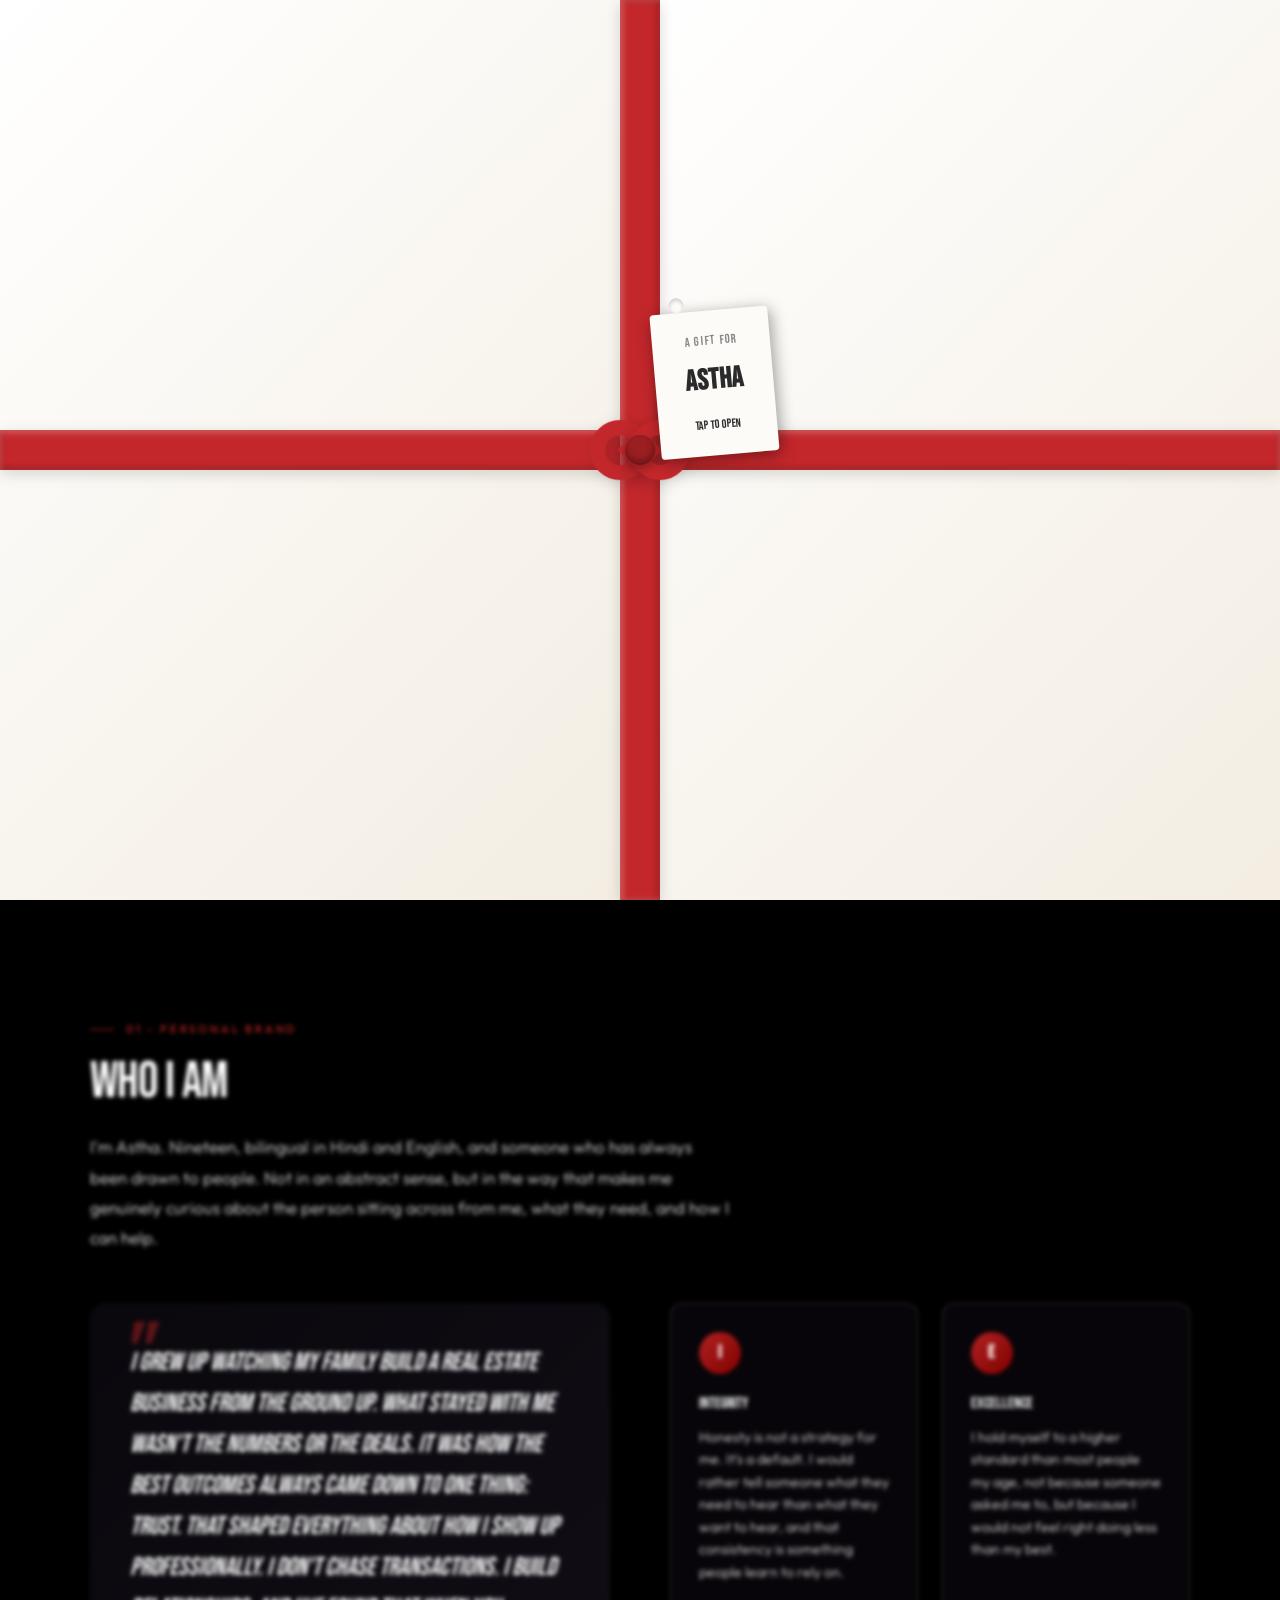
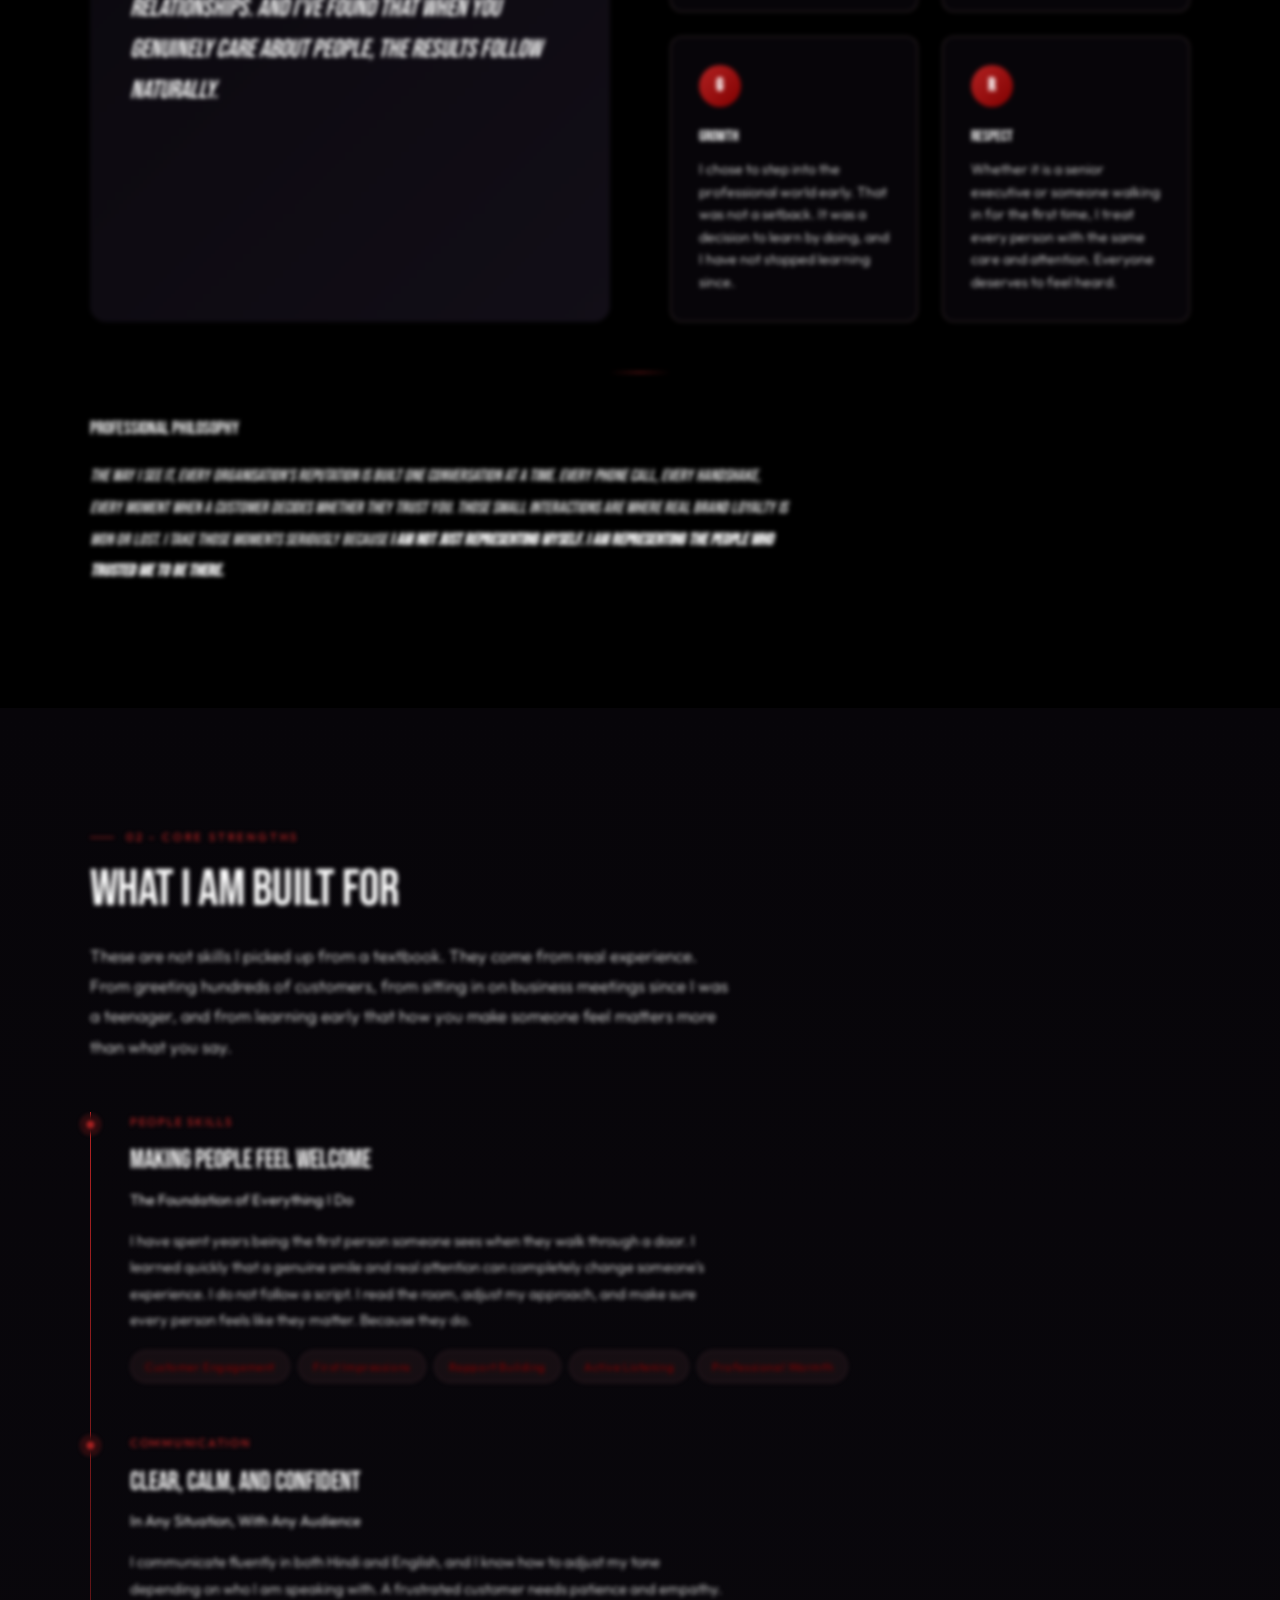
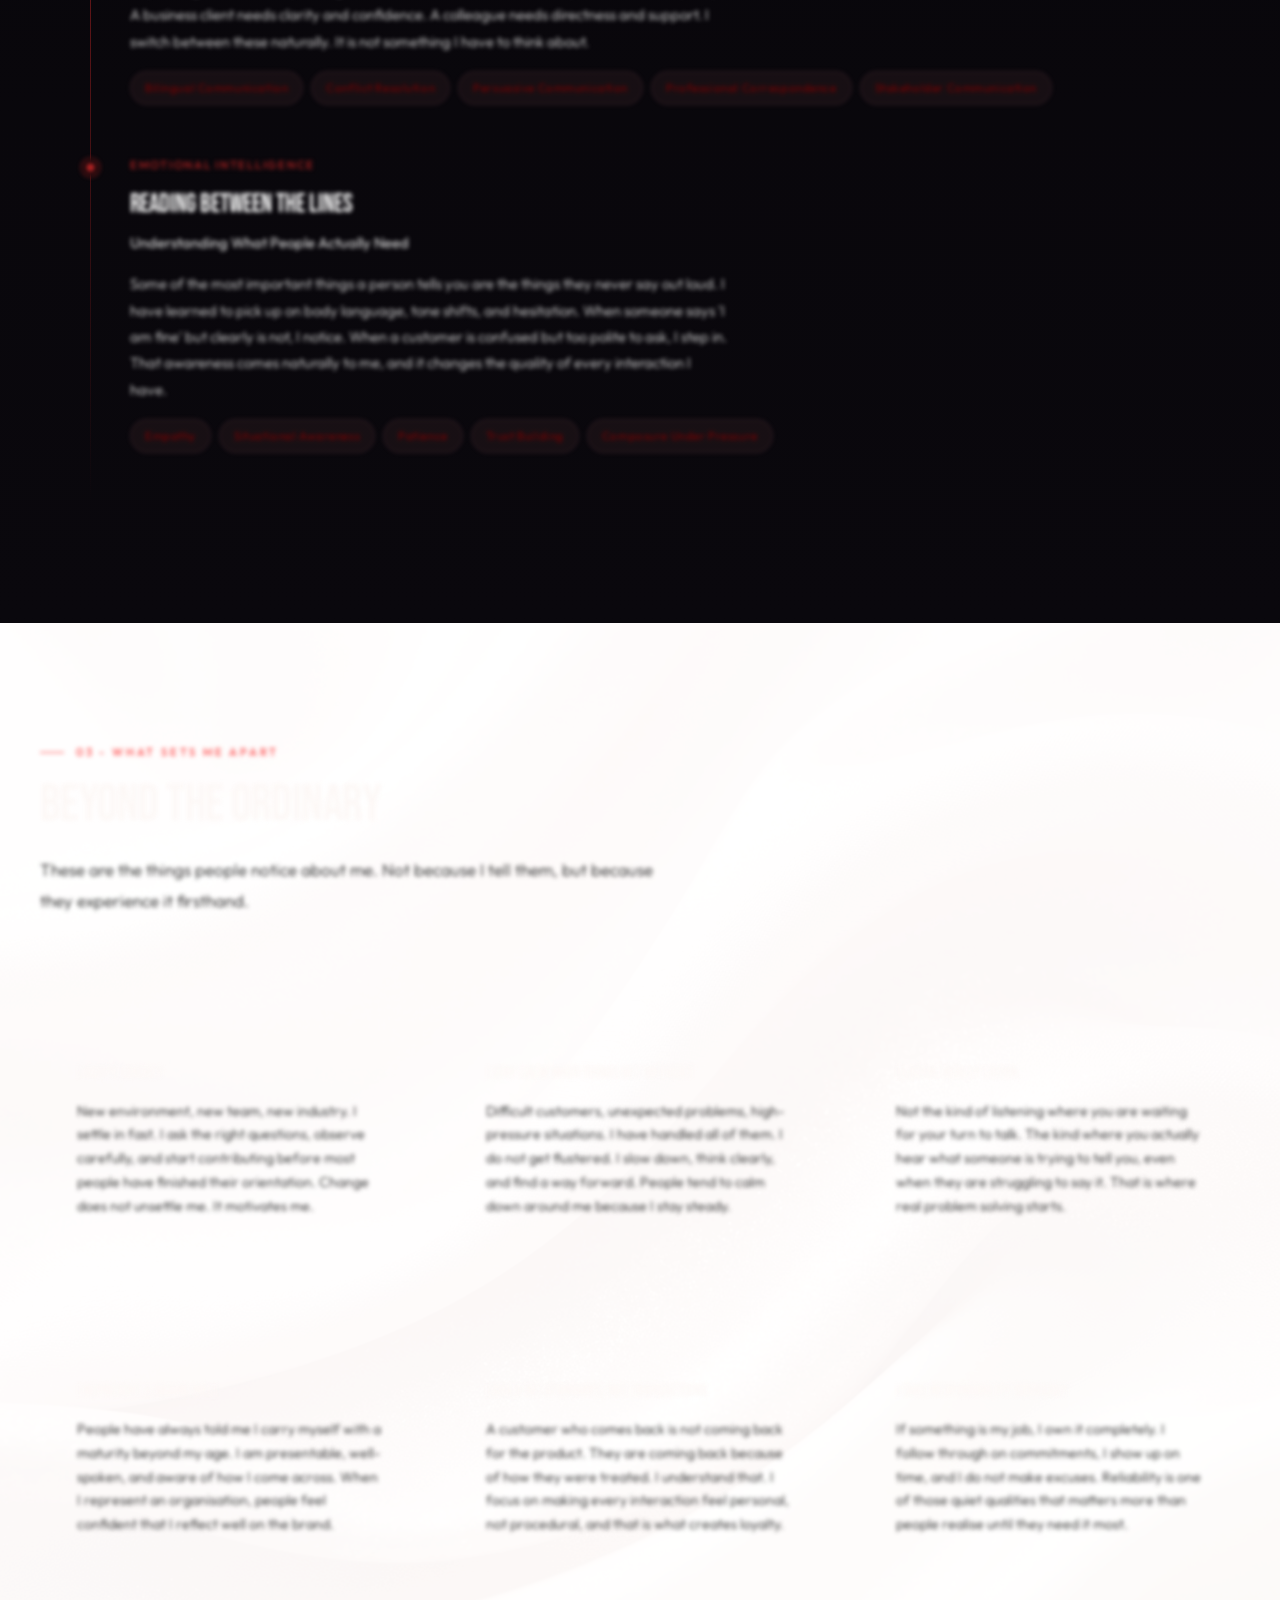
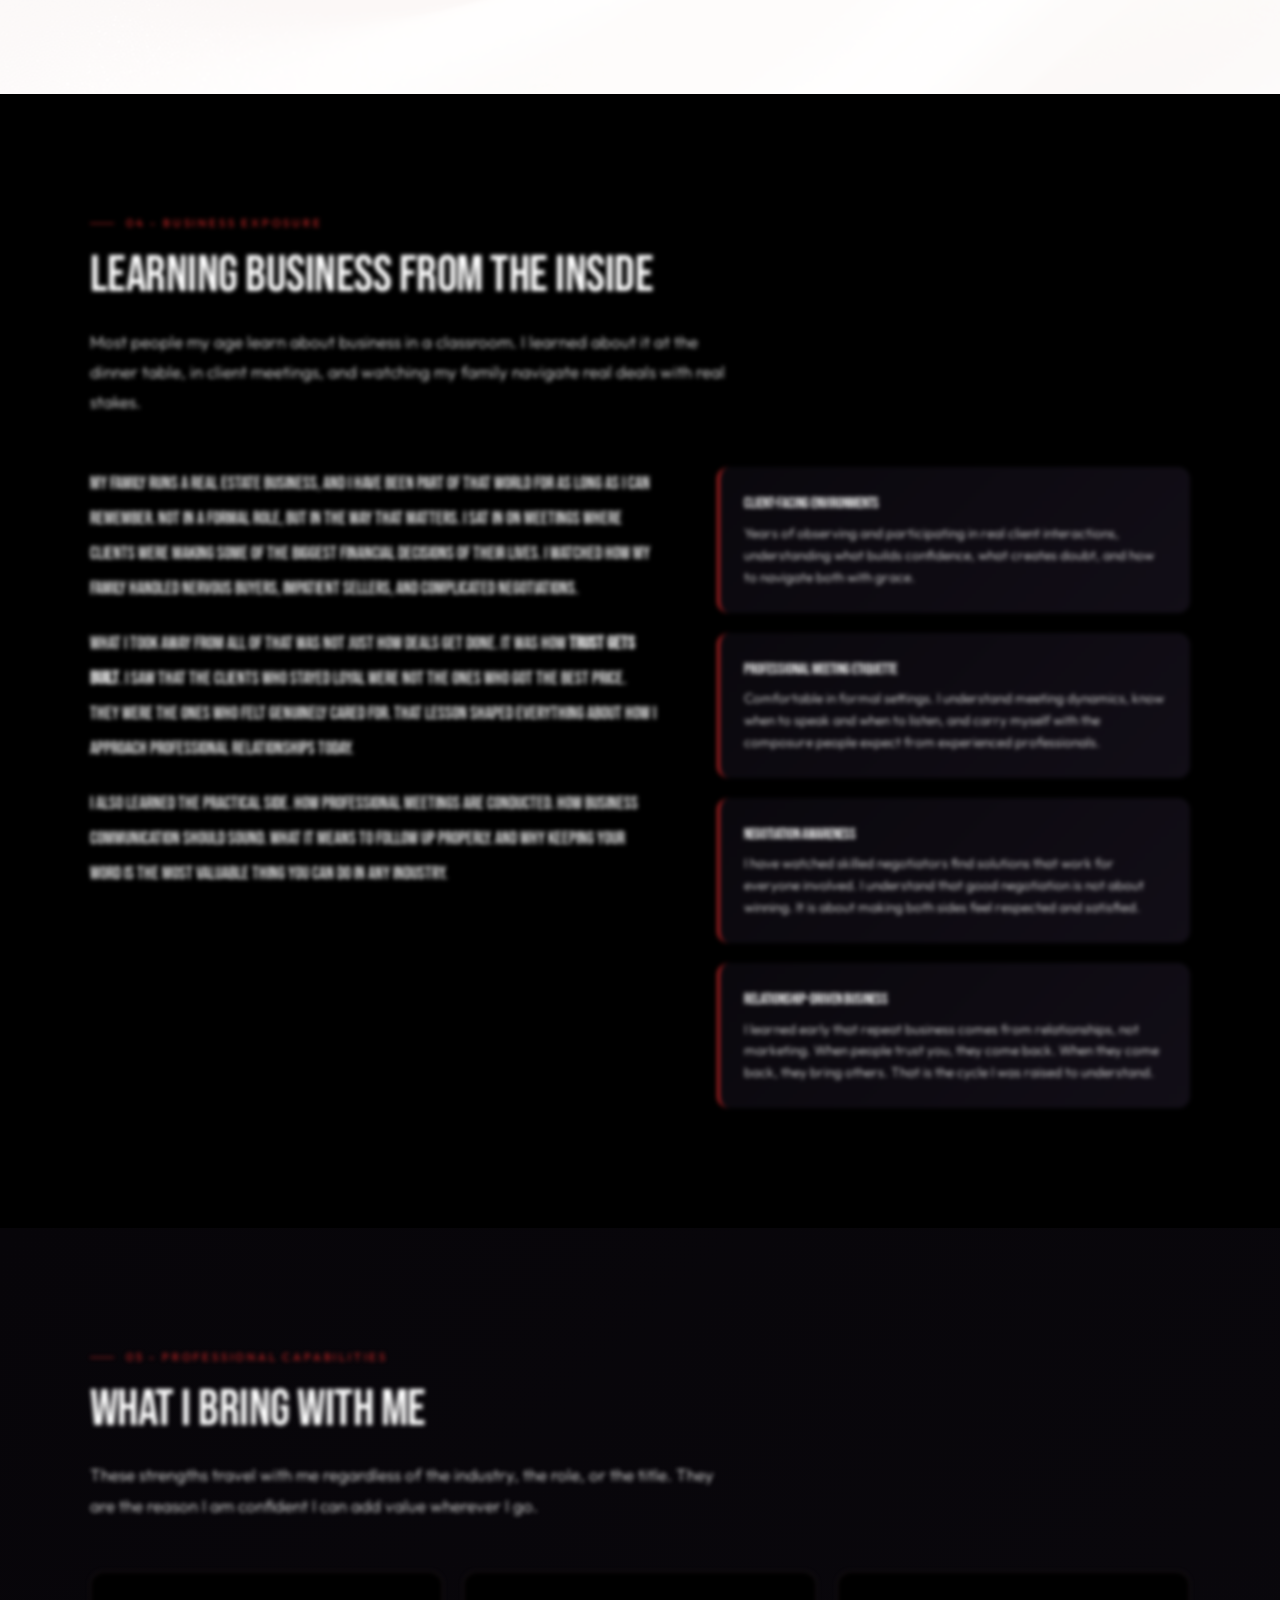
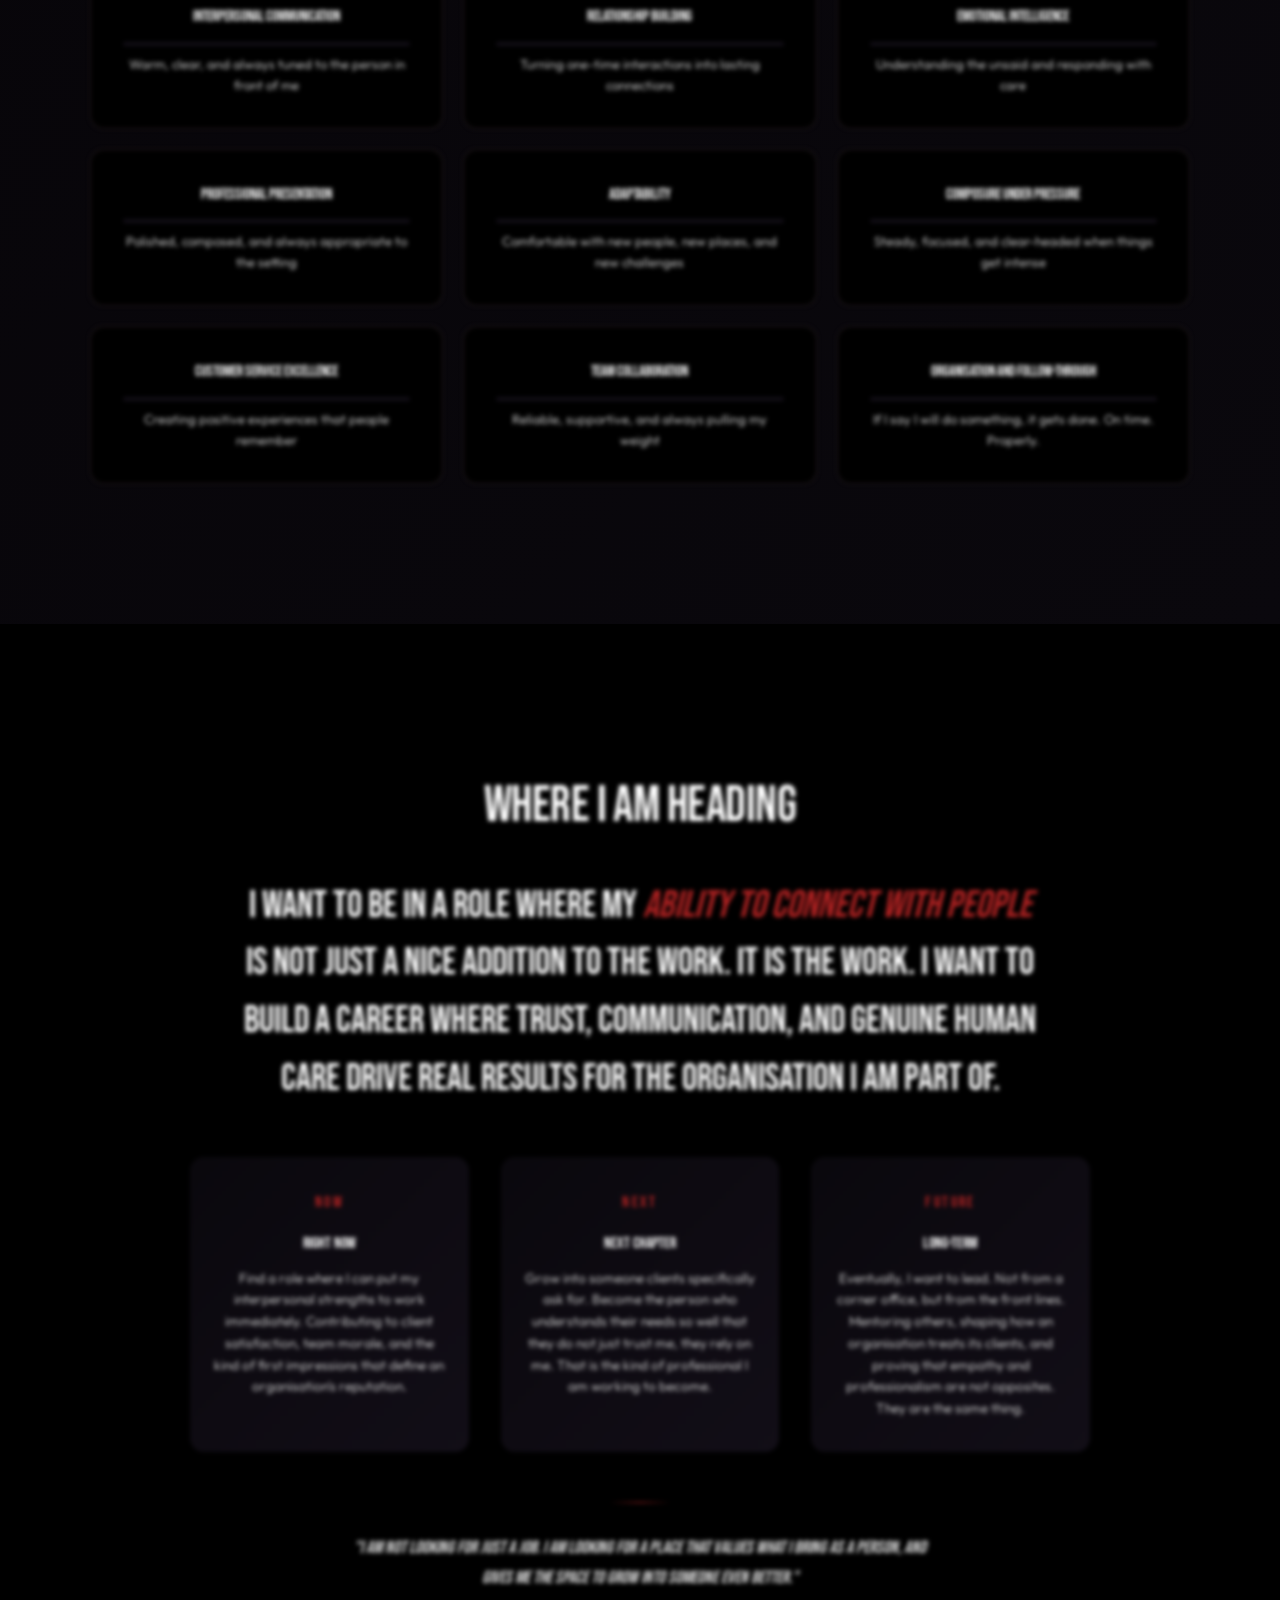
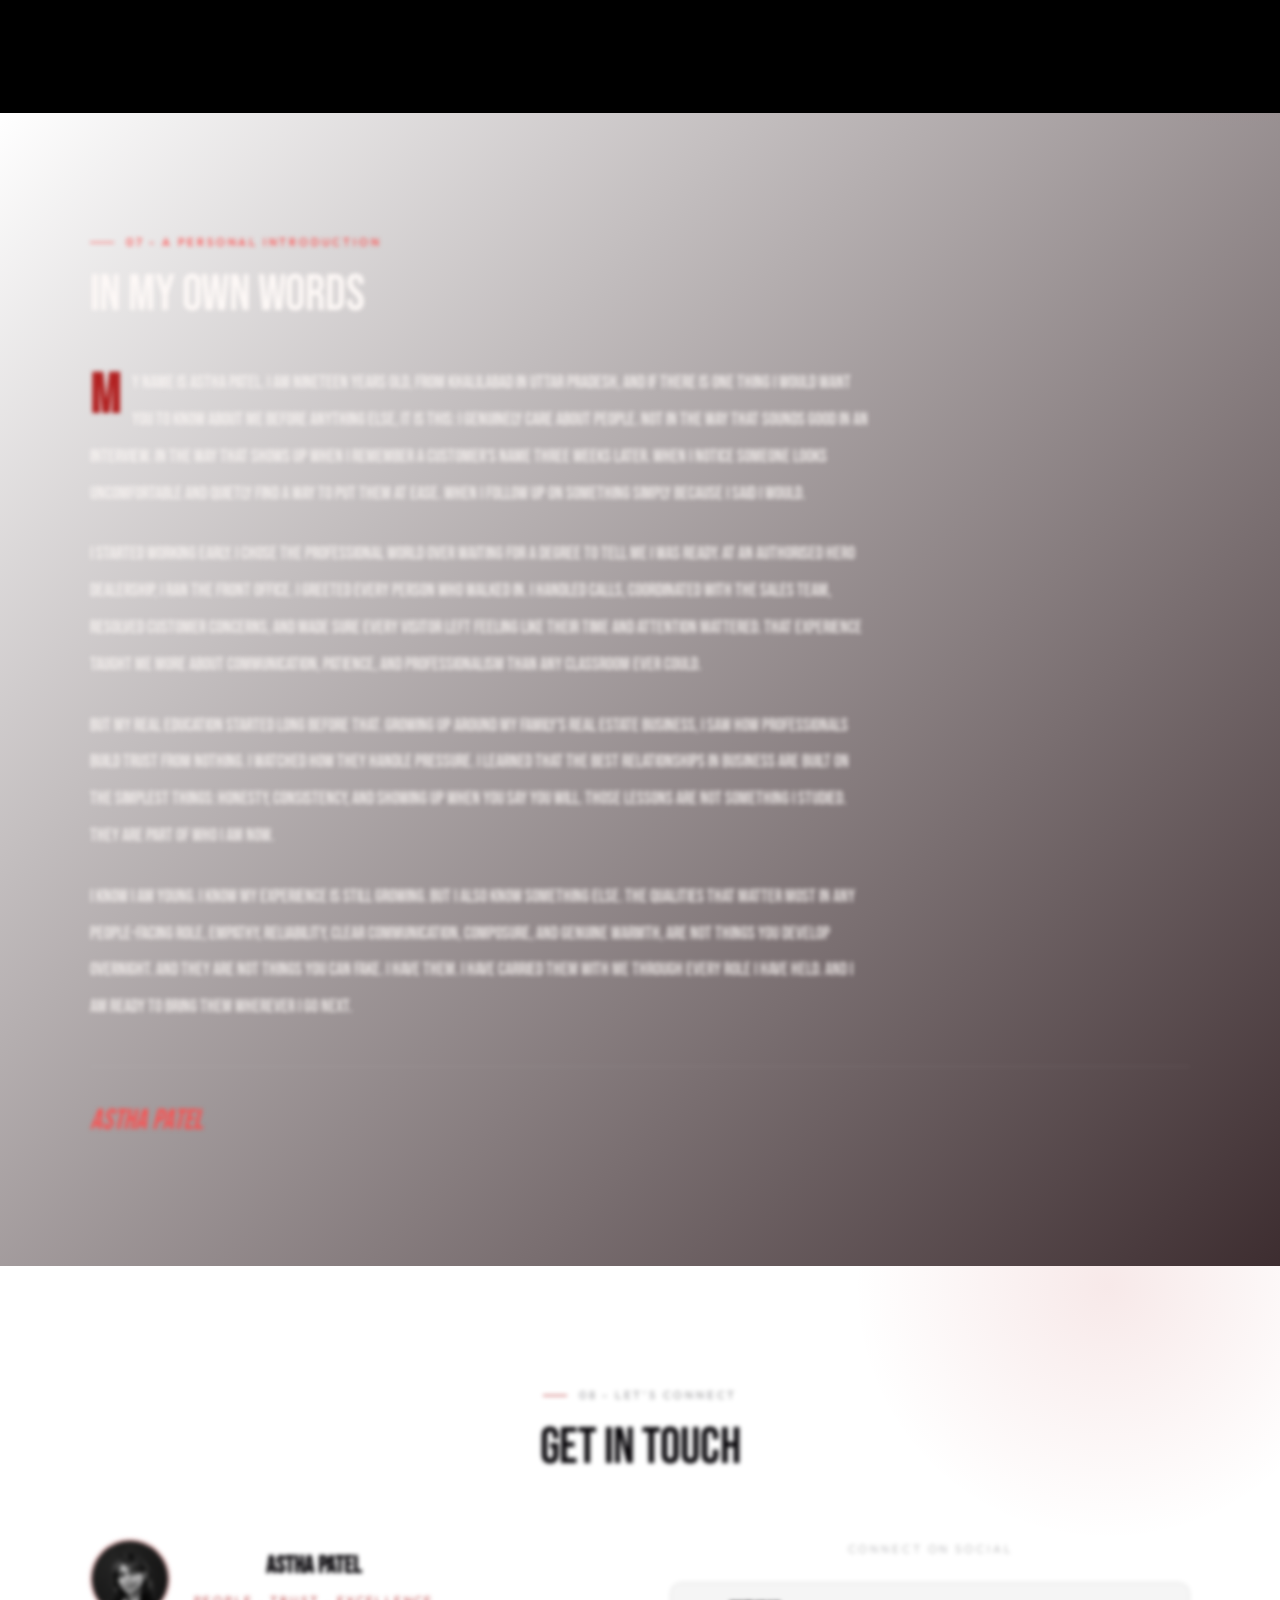
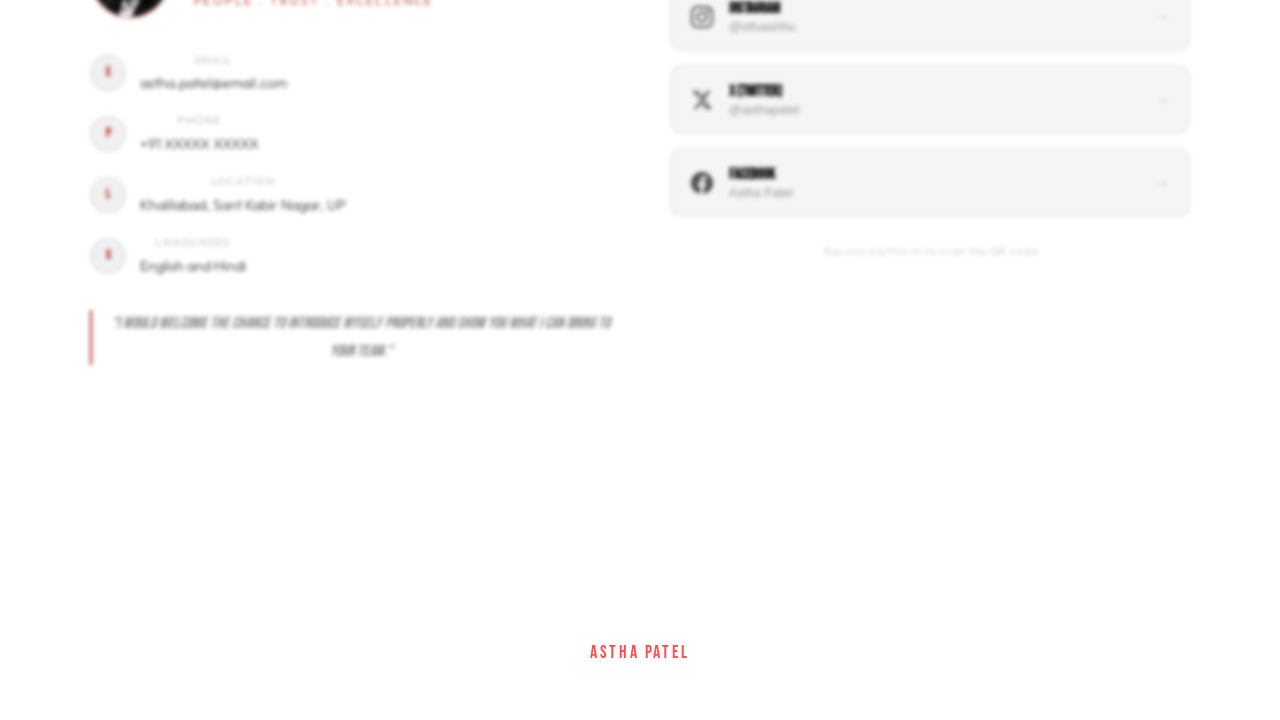
==== commit 93e52854: "perf: completely remove kursor.js, disable tilt glares, and strip heavy blur animations to resolve t" ====
--- a/index.html
+++ b/index.html
@@ -14,7 +14,7 @@
   <meta property="og:type" content="website">
   <link rel="stylesheet" href="css/style.css">
   <link rel="stylesheet" href="css/feature-flags.css">
-  <link rel="stylesheet" href="https://unpkg.com/kursor/dist/kursor.css">
+
   <link rel="icon" href="data:image/svg+xml,<svg xmlns='http://www.w3.org/2000/svg' viewBox='0 0 100 100'><text y='.9em' font-size='90'>&#10022;</text></svg>">
 </head>
 <body>
@@ -484,9 +484,13 @@
   <script src="https://cdnjs.cloudflare.com/ajax/libs/gsap/3.12.5/gsap.min.js"></script>
   <script src="https://cdnjs.cloudflare.com/ajax/libs/gsap/3.12.5/ScrollTrigger.min.js"></script>
   <script src="https://cdnjs.cloudflare.com/ajax/libs/vanilla-tilt/1.8.1/vanilla-tilt.min.js"></script>
-  <script src="https://unpkg.com/kursor"></script>
+
   <script src="https://unpkg.com/typeit@8.7.1/dist/index.umd.js"></script>
   <script src="https://cdn.jsdelivr.net/npm/canvas-confetti@1.9.2/dist/confetti.browser.min.js"></script>
+  <script src="https://unpkg.com/split-type"></script>
+  <script src="https://cdn.jsdelivr.net/npm/baffle@0.3.6/dist/baffle.min.js"></script>
+  <script src="https://cdnjs.cloudflare.com/ajax/libs/Blotter/0.1.0/blotter.min.js"></script>
+  <script src="https://cdnjs.cloudflare.com/ajax/libs/Blotter/0.1.0/materials/liquidDistortMaterial.min.js"></script>
 
   <!-- ====== JAVASCRIPT ====== -->
   <!-- script.js loads first to expose initializeAnimations globally -->
--- a/css/style.css
+++ b/css/style.css
@@ -61,6 +61,9 @@
 
 /* GALAXY THEME */
 body.theme-galaxy {
+  --blush-pink: #0088cc;
+  --rose-quartz: #00f2fe;
+  --soft-mauve: #4facfe;
   --warm-ivory: #05000a;
   --cream: #080014;
   --petal: #0c001f;
@@ -73,7 +76,7 @@
   --off-white: #0f0026;
   --light-gray: #140033;
   --medium-gray: #1f004c;
-  --dark-gray: #ffffff;
+  --dark-gray: #b3ccff;
   --font-display: 'Orbitron', sans-serif;
   --font-heading: 'Orbitron', sans-serif;
   --font-body: 'Space Grotesk', sans-serif;
@@ -84,17 +87,22 @@
 
 /* POOKIE THEME */
 body.theme-pookie {
+  --blush-pink: #ffb6c1;
+  --rose-quartz: #ff69b4;
+  --soft-mauve: #db7093;
   --warm-ivory: #fff0f5;
   --cream: #ffe4e1;
-  --petal: #ffb6c1;
-  --charcoal: #ff69b4;
-  --graphite: #db7093;
+  --petal: #ffd1dc;
+  --charcoal: #b03060;
+  --graphite: #c71585;
   --rose-gold: #ff1493;
   --rose-gold-light: #ffb6c1;
   --rose-gold-dark: #c71585;
-  --white: rgba(255,255,255,0.8);
+  --white: #ffffff;
   --off-white: rgba(255,255,255,0.6);
   --light-gray: #ffe4e1;
+  --medium-gray: #ffb6c1;
+  --dark-gray: #db7093;
   --font-display: 'Fredoka One', cursive;
   --font-heading: 'Fredoka One', cursive;
   --font-body: 'Outfit', sans-serif;
@@ -107,6 +115,9 @@
 
 /* MODERN GEN Z THEME */
 body.theme-modern {
+  --blush-pink: #ccff00;
+  --rose-quartz: #aacc00;
+  --soft-mauve: #88aa00;
   --warm-ivory: #000000;
   --cream: #000000;
   --petal: #111111;
@@ -114,10 +125,12 @@
   --graphite: #ffffff;
   --rose-gold: #ccff00;
   --rose-gold-light: #ffffff;
-  --rose-gold-dark: #ccff00;
+  --rose-gold-dark: #aacc00;
   --white: #000000;
   --off-white: #111111;
-  --light-gray: #000000;
+  --light-gray: #222222;
+  --medium-gray: #444444;
+  --dark-gray: #ffffff;
   --font-display: 'Space Grotesk', sans-serif;
   --font-heading: 'Space Grotesk', sans-serif;
   --font-body: 'Space Grotesk', sans-serif;
@@ -130,6 +143,9 @@
 
 /* PROFESSIONAL THEME */
 body.theme-professional {
+  --blush-pink: #e2e8f0;
+  --rose-quartz: #cbd5e1;
+  --soft-mauve: #94a3b8;
   --warm-ivory: #ffffff;
   --cream: #f8fafc;
   --petal: #f1f5f9;
@@ -140,6 +156,9 @@
   --rose-gold-dark: #000000;
   --white: #ffffff;
   --off-white: #f8fafc;
+  --light-gray: #e2e8f0;
+  --medium-gray: #cbd5e1;
+  --dark-gray: #64748b;
   --font-display: 'Inter', sans-serif;
   --font-heading: 'Inter', sans-serif;
   --font-body: 'Inter', sans-serif;
@@ -149,11 +168,14 @@
 
 /* ARTISTIC THEME */
 body.theme-artistic {
+  --blush-pink: #b82a41;
+  --rose-quartz: #e94560;
+  --soft-mauve: #ff768b;
   --warm-ivory: #1a1a2e;
   --cream: #16213e;
   --petal: #0f3460;
-  --charcoal: #eaeaea;
-  --graphite: #a0a0a0;
+  --charcoal: #ffffff;
+  --graphite: #eaeaea;
   --rose-gold: #e94560;
   --rose-gold-light: #ff768b;
   --rose-gold-dark: #b82a41;
@@ -186,16 +208,22 @@
 
 /* CINEMATIC THEME */
 body.theme-cinematic {
+  --blush-pink: #ff4d4d;
+  --rose-quartz: #b22222;
+  --soft-mauve: #800000;
   --warm-ivory: #070509;
   --cream: #0a080d;
   --petal: #120e17;
-  --charcoal: #e5e5e5;
-  --graphite: #a3a3a3;
+  --charcoal: #ffffff;
+  --graphite: #e5e5e5;
   --rose-gold: #b22222;
   --rose-gold-light: #ff4d4d;
   --rose-gold-dark: #800000;
   --white: #000000;
   --off-white: #0a0a0a;
+  --light-gray: #120e17;
+  --medium-gray: #1f1f1f;
+  --dark-gray: #e5e5e5;
   --font-display: 'Bebas Neue', sans-serif;
   --font-heading: 'Bebas Neue', sans-serif;
 }
@@ -921,7 +949,7 @@
   font-family: var(--font-display);
   font-size: 1.1rem;
   font-weight: 600;
-  color: var(--white);
+  color: #ffffff;
   letter-spacing: 0.02em;
 }
 
@@ -1521,7 +1549,7 @@
   height: 44px;
   border-radius: 50%;
   background: var(--rose-gold);
-  color: var(--white);
+  color: #ffffff;
   border: none;
   cursor: pointer;
   display: flex;
@@ -1932,7 +1960,7 @@
 .hero-gal-portrait-wrap img { width: 100%; height: 100%; object-fit: cover; }
 .hero-gal-text { flex: 1; color: #fff; }
 .hero-gal-name { font-size: clamp(3rem, 6vw, 5.5rem); font-weight: 800; line-height: 1; text-shadow: 0 0 20px rgba(255,255,255,0.4); margin-bottom: 20px; }
-.hero-gal-name span { color: transparent; -webkit-text-stroke: 1px rgba(255,255,255,0.6); }
+.hero-gal-name .stroke-text { color: transparent; -webkit-text-stroke: 1px rgba(255,255,255,0.6); }
 .hero-gal-tagline { display: flex; align-items: center; gap: 12px; margin-bottom: 24px; font-size: 0.85rem; letter-spacing: 0.2em; text-transform: uppercase; color: #4facfe; }
 .hero-gal-sep { opacity: 0.4; font-size: 0.6rem; }
 .hero-gal-statement { font-size: 1.1rem; line-height: 1.8; color: rgba(255,255,255,0.7); max-width: 480px; margin-bottom: 32px; }
@@ -2092,16 +2120,17 @@
   right: -10%;
   width: 600px;
   height: 600px;
-  background: radial-gradient(circle, rgba(194,114,126,0.08) 0%, transparent 60%);
+  background: radial-gradient(circle, var(--rose-quartz) 0%, transparent 60%);
+  opacity: 0.1;
   pointer-events: none;
 }
 
 .contact-section .section-label {
-  color: rgba(255,255,255,0.35);
+  color: color-mix(in srgb, var(--warm-ivory) 35%, transparent);
 }
 
 .contact-section .section-title {
-  color: #fff;
+  color: var(--warm-ivory);
 }
 
 .contact-grid {
@@ -2131,7 +2160,7 @@
   border-radius: 50%;
   object-fit: cover;
   object-position: center 5%;
-  border: 2px solid rgba(194,114,126,0.4);
+  border: 2px solid color-mix(in srgb, var(--rose-gold) 40%, transparent);
   flex-shrink: 0;
 }
 
@@ -2139,7 +2168,7 @@
   font-family: var(--font-heading);
   font-size: 1.5rem;
   font-weight: 600;
-  color: #fff;
+  color: var(--warm-ivory);
   margin: 0;
 }
 
@@ -2168,8 +2197,8 @@
   width: 36px;
   height: 36px;
   border-radius: 50%;
-  background: rgba(255,255,255,0.06);
-  border: 1px solid rgba(255,255,255,0.1);
+  background: color-mix(in srgb, var(--warm-ivory) 6%, transparent);
+  border: 1px solid color-mix(in srgb, var(--warm-ivory) 10%, transparent);
   display: flex;
   align-items: center;
   justify-content: center;
@@ -2184,20 +2213,20 @@
   font-size: 0.68rem;
   letter-spacing: 0.1em;
   text-transform: uppercase;
-  color: rgba(255,255,255,0.3);
+  color: color-mix(in srgb, var(--warm-ivory) 30%, transparent);
   margin-bottom: 2px;
 }
 
 .contact-detail-value {
   font-size: 0.9rem;
-  color: rgba(255,255,255,0.8);
+  color: color-mix(in srgb, var(--warm-ivory) 80%, transparent);
 }
 
 .contact-cta-text {
   font-family: var(--font-display);
   font-size: 1rem;
   font-style: italic;
-  color: rgba(255,255,255,0.5);
+  color: color-mix(in srgb, var(--warm-ivory) 50%, transparent);
   line-height: 1.7;
   border-left: 2px solid var(--rose-quartz);
   padding-left: 20px;
@@ -2215,7 +2244,7 @@
   font-size: 0.72rem;
   letter-spacing: 0.25em;
   text-transform: uppercase;
-  color: rgba(255,255,255,0.3);
+  color: color-mix(in srgb, var(--warm-ivory) 30%, transparent);
 }
 
 .social-icon-buttons {
@@ -2228,8 +2257,8 @@
   display: flex;
   align-items: center;
   gap: 16px;
-  background: rgba(255,255,255,0.04);
-  border: 1px solid rgba(255,255,255,0.08);
+  background: color-mix(in srgb, var(--warm-ivory) 4%, transparent);
+  border: 1px solid color-mix(in srgb, var(--warm-ivory) 8%, transparent);
   border-radius: 12px;
   padding: 16px 20px;
   cursor: pointer;
@@ -2253,7 +2282,7 @@
 }
 
 .social-icon-btn[data-platform="x"]::before {
-  background: rgba(255,255,255,0.05);
+  background: color-mix(in srgb, var(--warm-ivory) 5%, transparent);
 }
 
 .social-icon-btn[data-platform="facebook"]::before {
@@ -2263,7 +2292,7 @@
 .social-icon-btn:hover::before { opacity: 1; }
 
 .social-icon-btn:hover {
-  border-color: rgba(255,255,255,0.16);
+  border-color: color-mix(in srgb, var(--warm-ivory) 16%, transparent);
   transform: translateX(4px);
 }
 
@@ -2271,7 +2300,7 @@
   width: 22px;
   height: 22px;
   flex-shrink: 0;
-  fill: #fff;
+  fill: var(--warm-ivory);
   opacity: 0.7;
   transition: opacity 0.3s;
 }
@@ -2288,20 +2317,20 @@
   font-family: var(--font-heading);
   font-size: 0.95rem;
   font-weight: 600;
-  color: #fff;
+  color: var(--warm-ivory);
   display: block;
 }
 
 .social-btn-handle {
   font-size: 0.78rem;
-  color: rgba(255,255,255,0.4);
+  color: color-mix(in srgb, var(--warm-ivory) 40%, transparent);
   margin-top: 2px;
   display: block;
 }
 
 .social-btn-arrow {
   font-size: 0.85rem;
-  color: rgba(255,255,255,0.25);
+  color: color-mix(in srgb, var(--warm-ivory) 25%, transparent);
   transition: color 0.3s, transform 0.3s;
   position: relative;
   z-index: 1;
@@ -2315,7 +2344,7 @@
 /* QR hint */
 .social-qr-hint {
   font-size: 0.72rem;
-  color: rgba(255,255,255,0.2);
+  color: color-mix(in srgb, var(--warm-ivory) 20%, transparent);
   letter-spacing: 0.06em;
   text-align: center;
 }
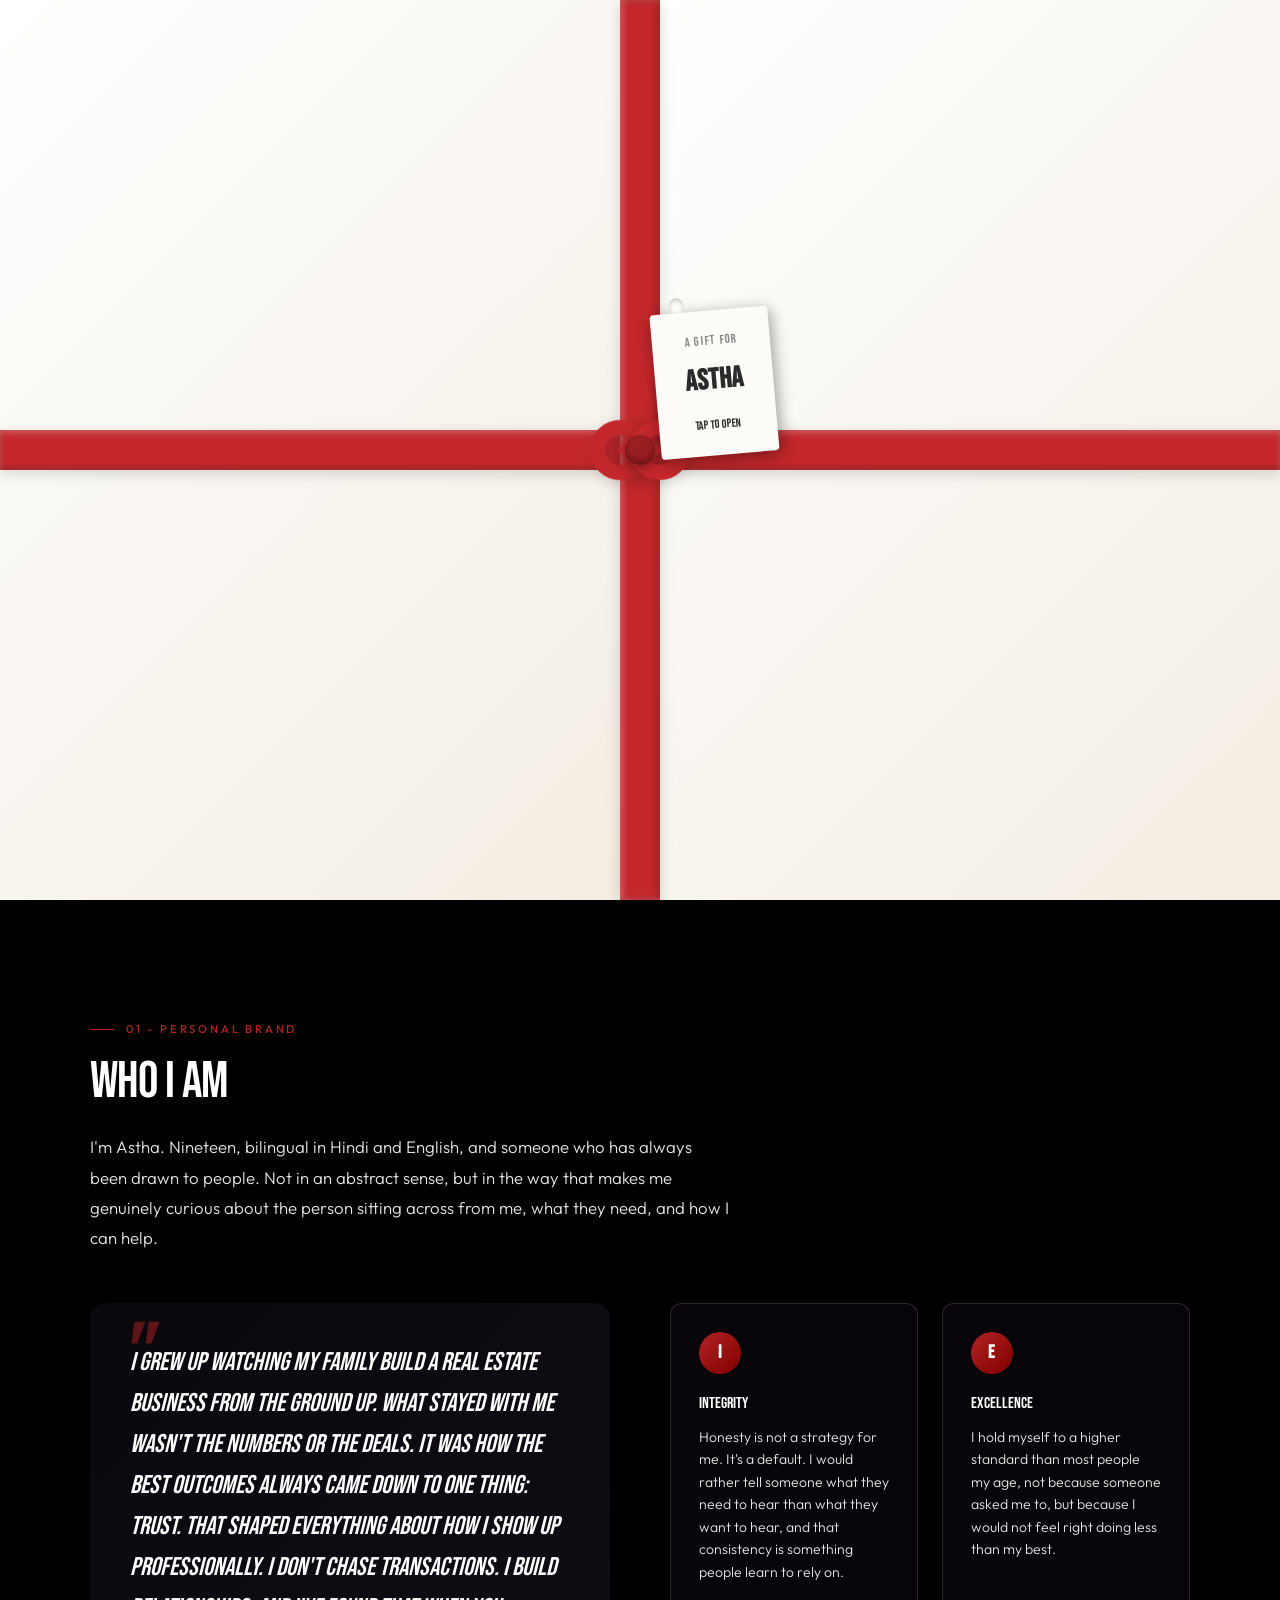
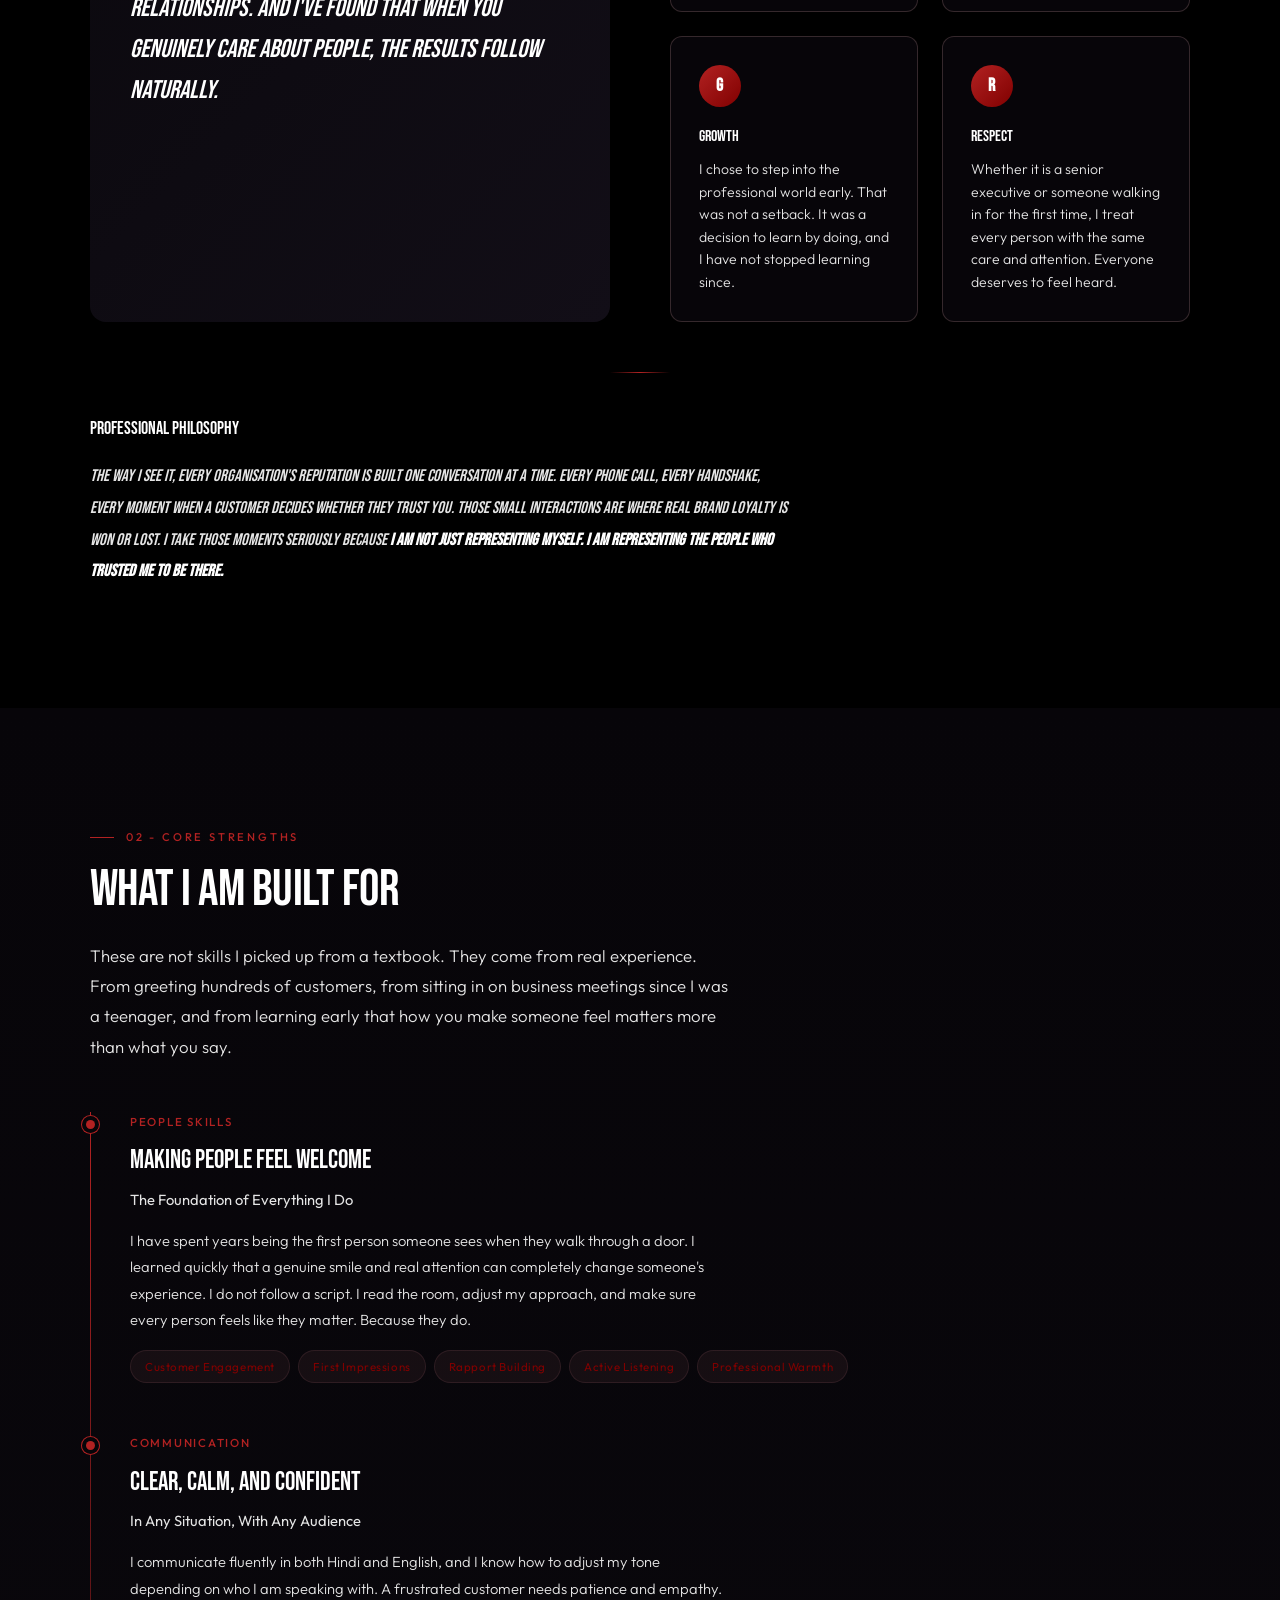
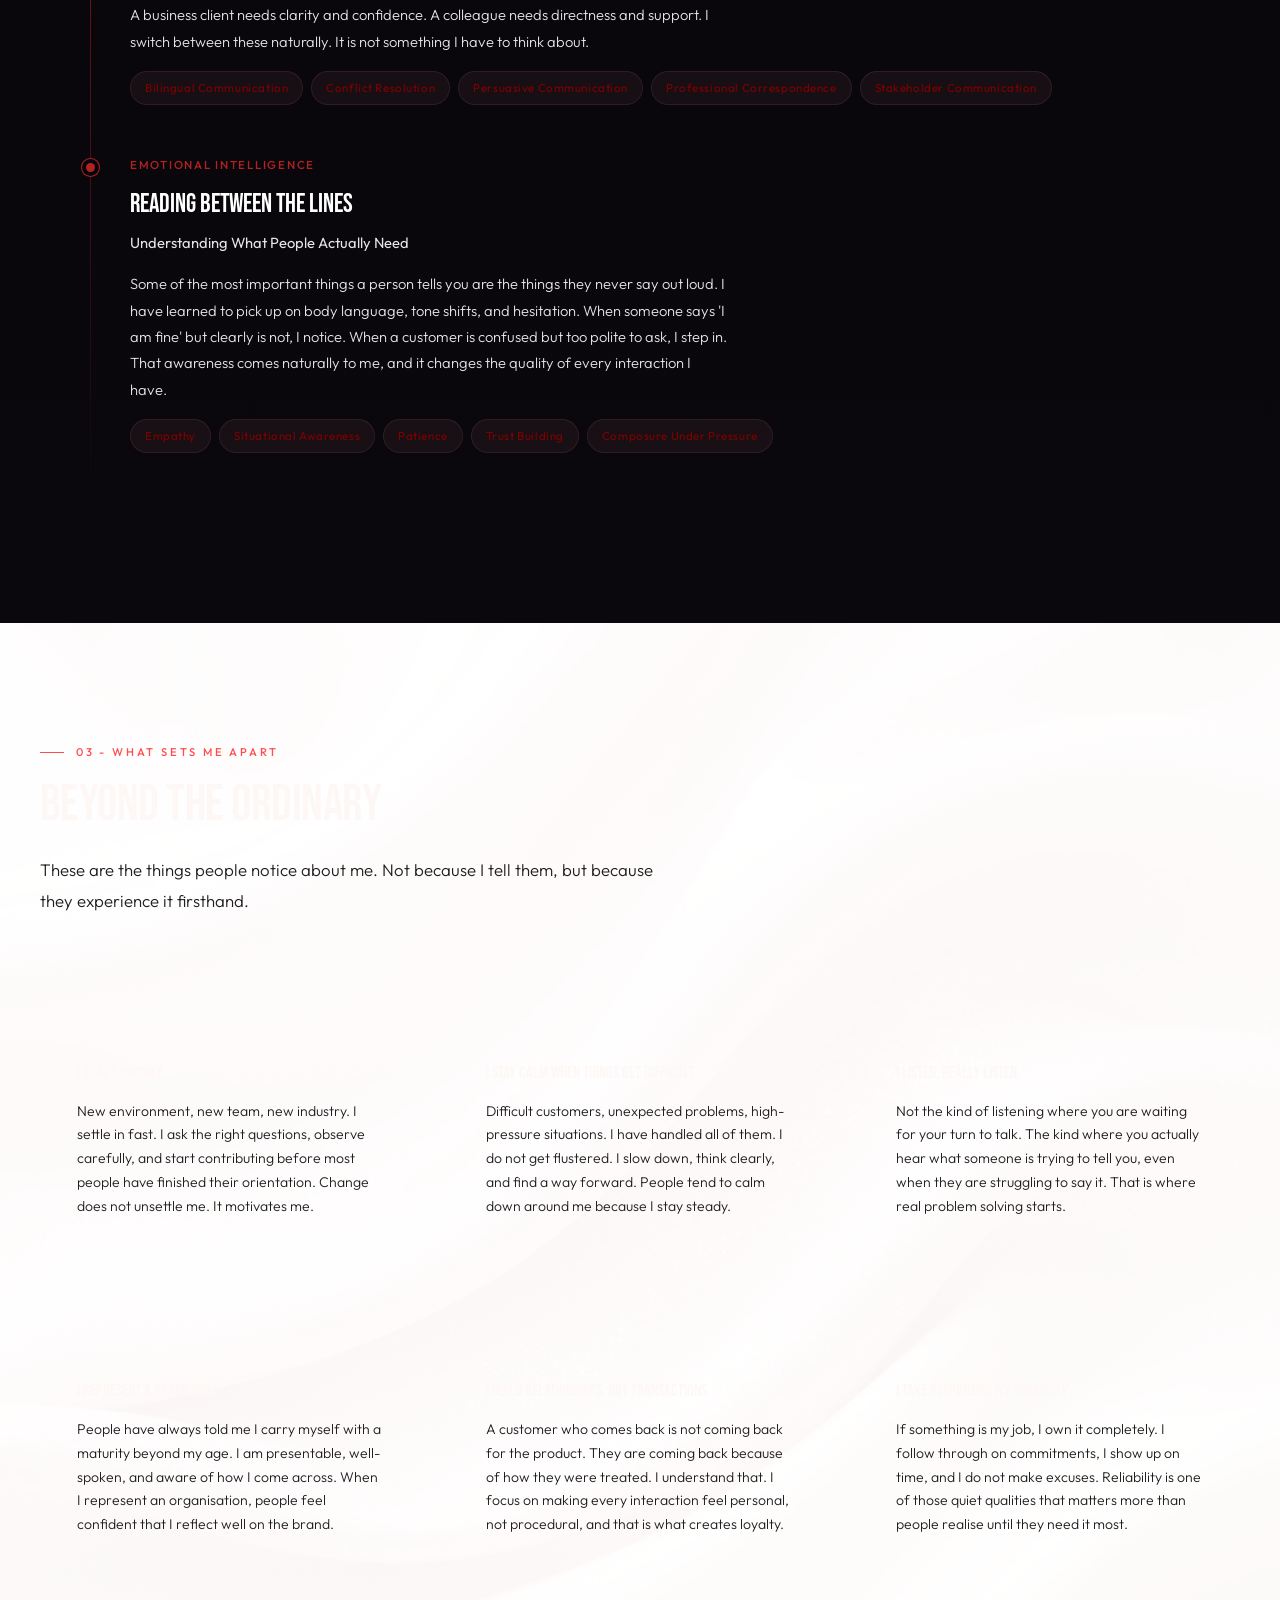
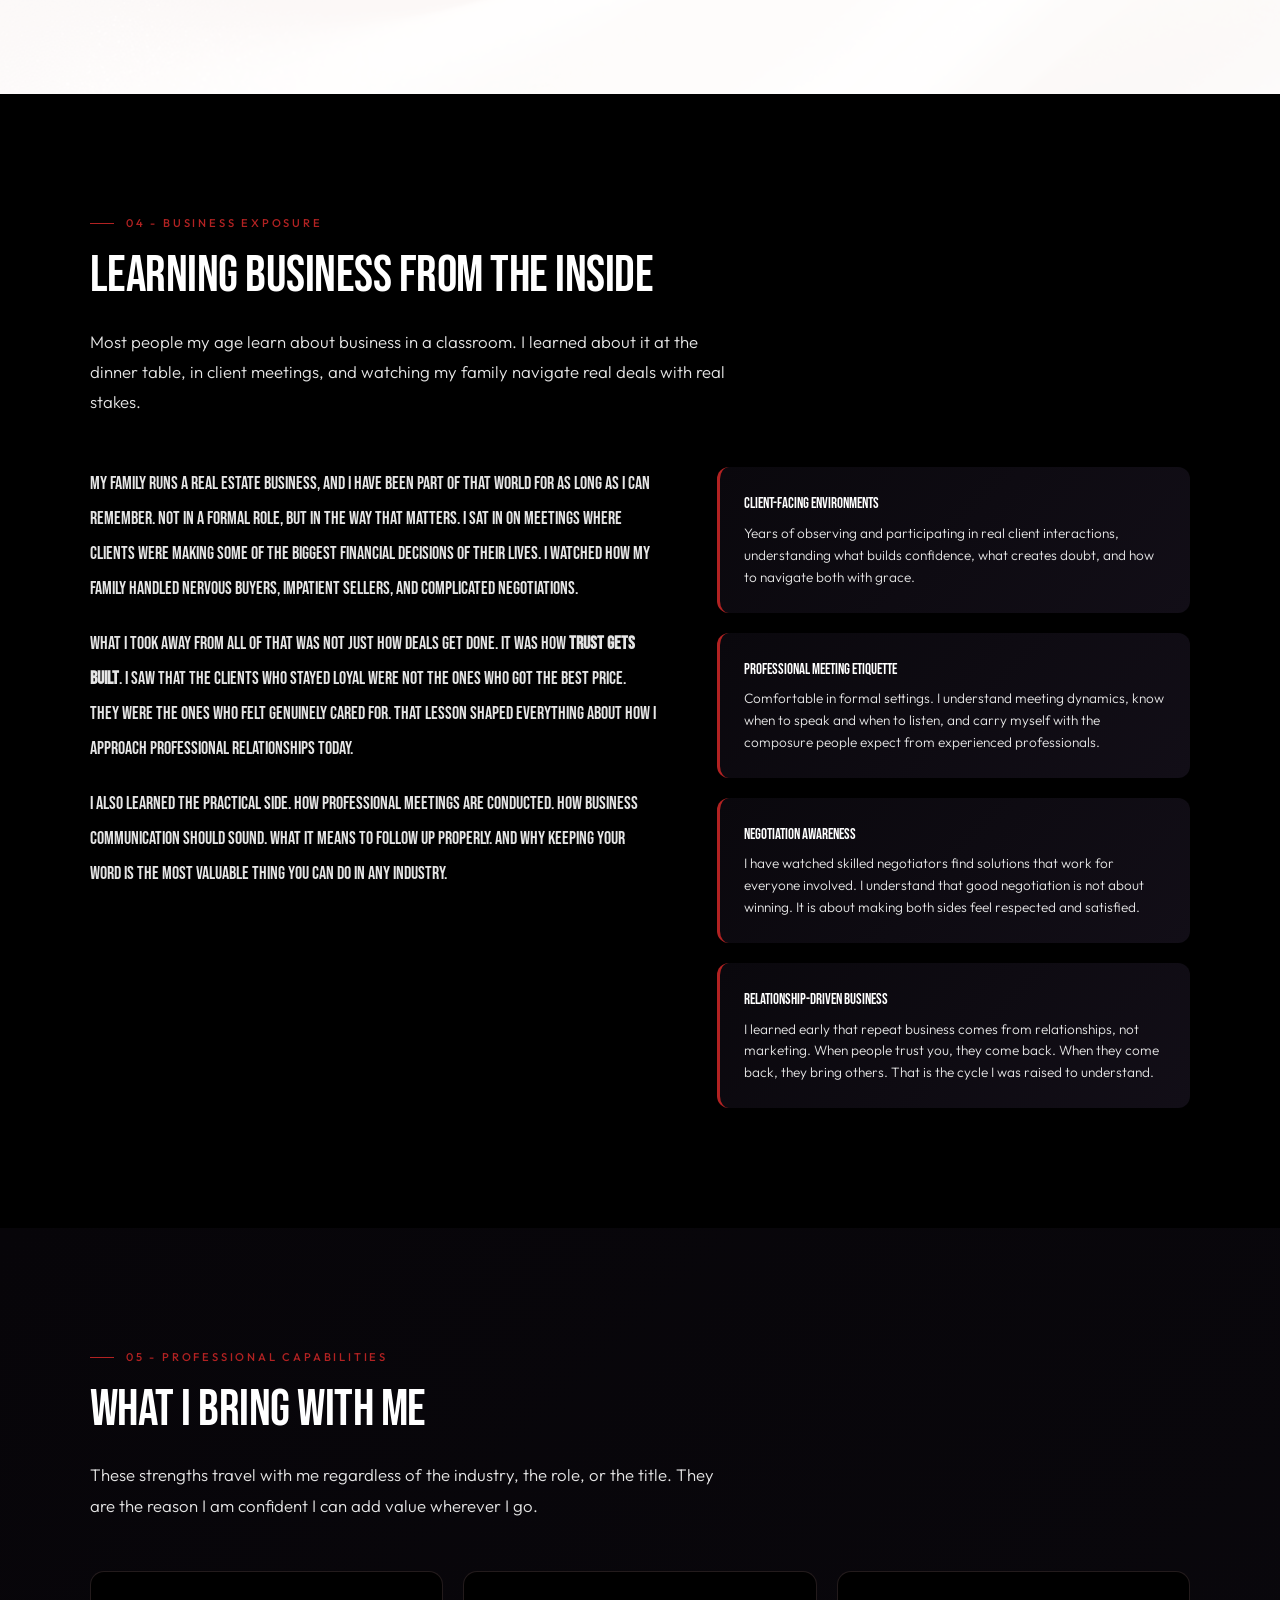
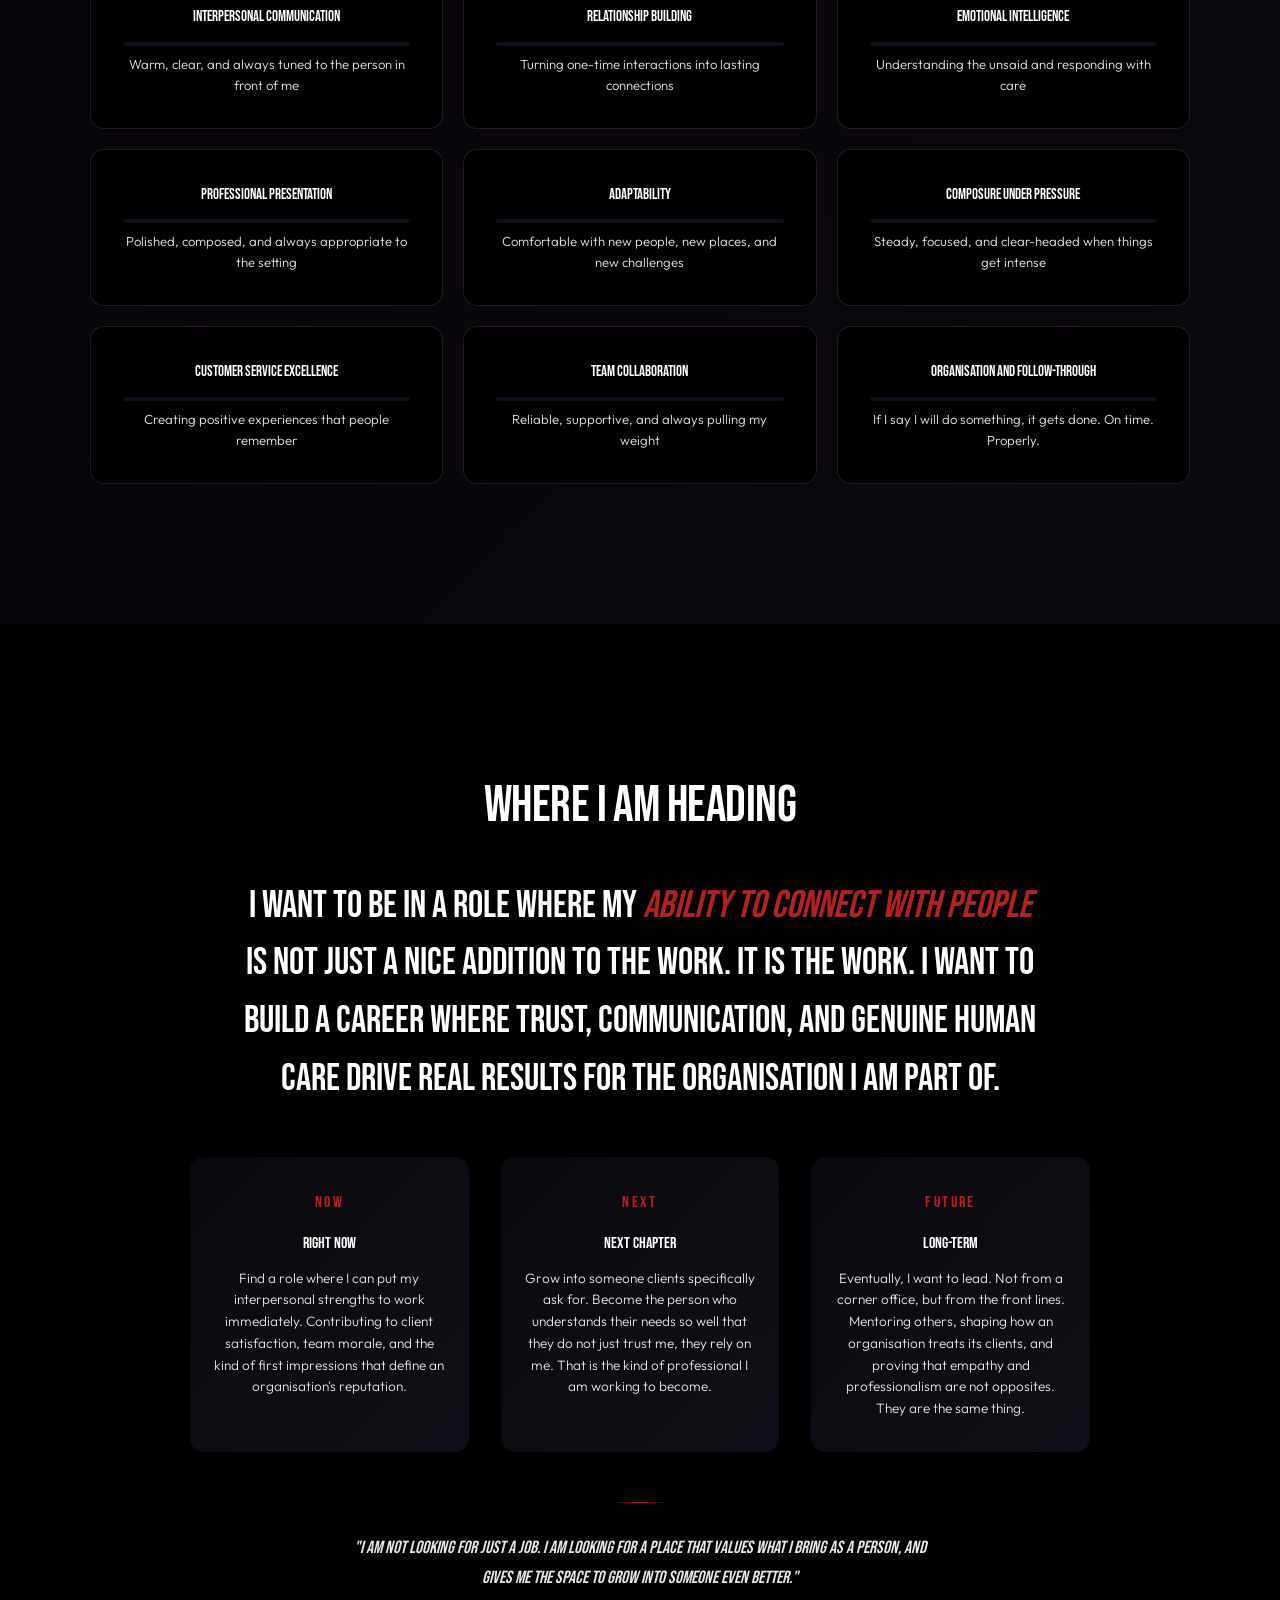
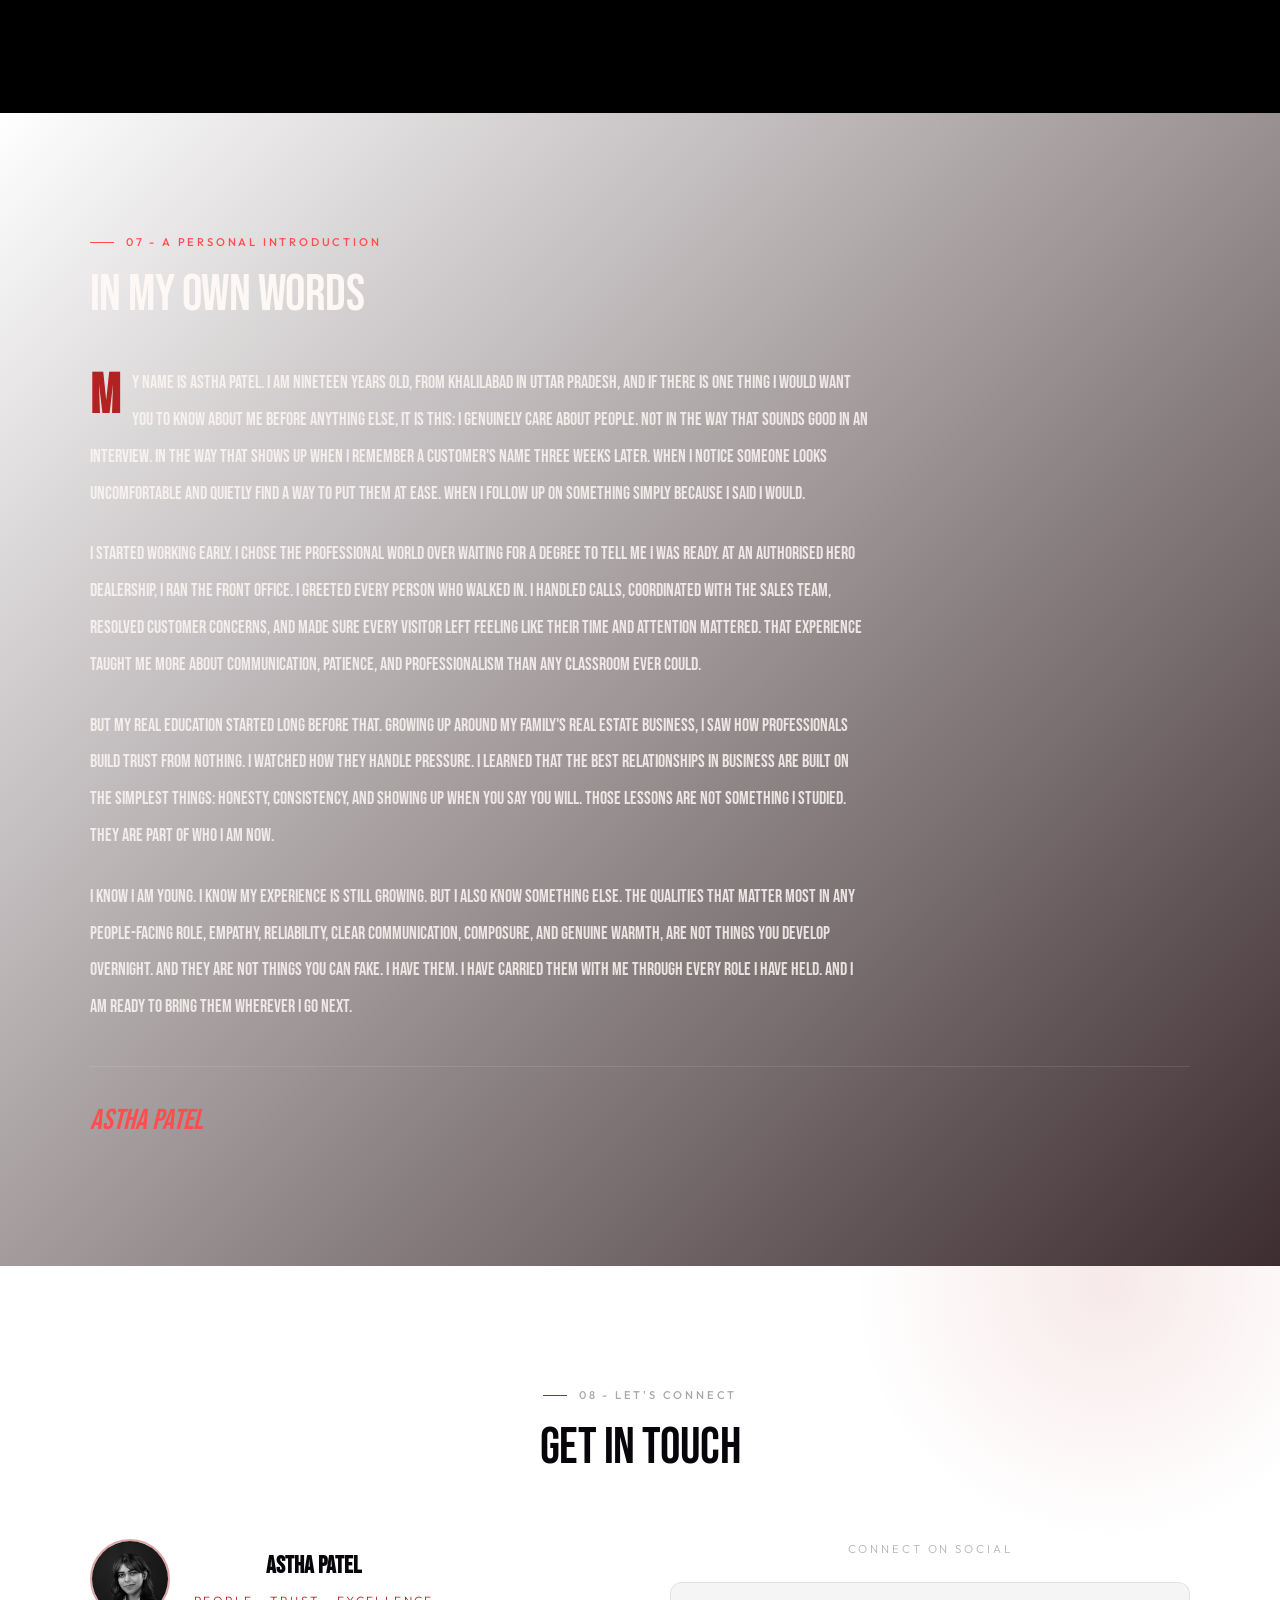
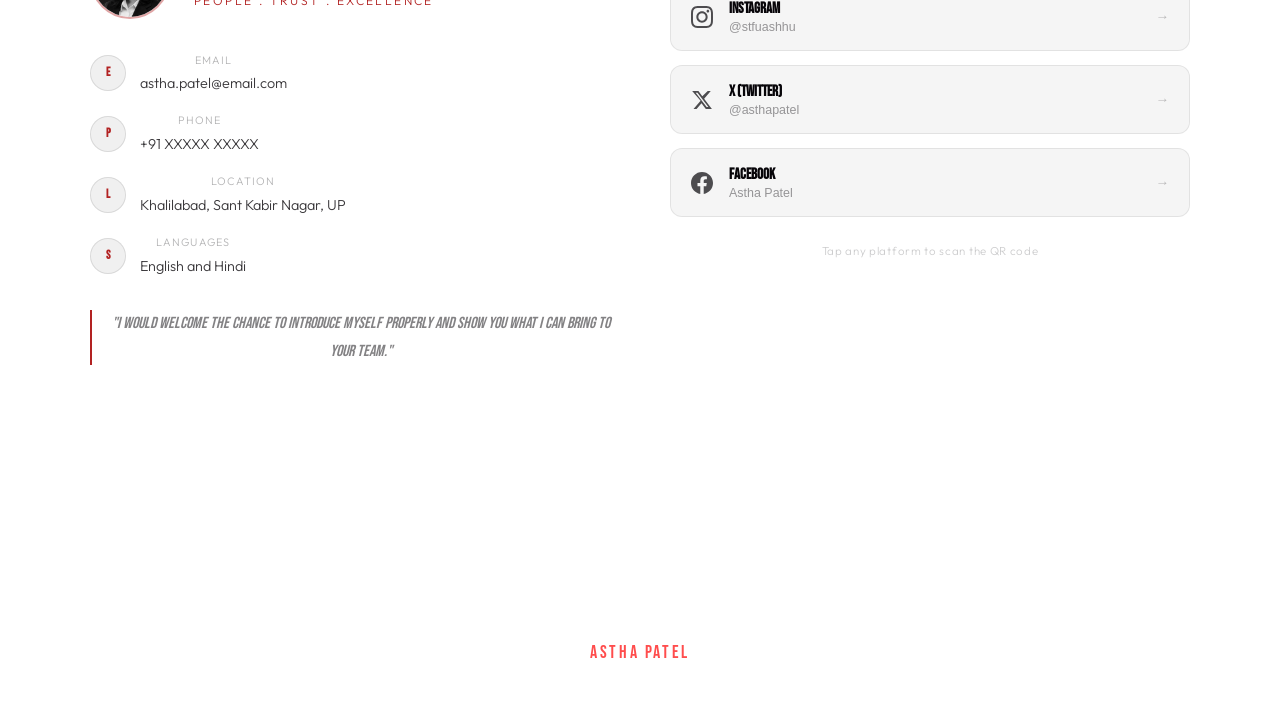
==== commit 710bf69f: "fix: implement synchronous theme initialization to completely eliminate FOUC and delayed gift wrap b" ====
--- a/index.html
+++ b/index.html
@@ -18,8 +18,27 @@
   <link rel="icon" href="data:image/svg+xml,<svg xmlns='http://www.w3.org/2000/svg' viewBox='0 0 100 100'><text y='.9em' font-size='90'>&#10022;</text></svg>">
 </head>
 <body>
+  <script>
+    (function() {
+      var theme = sessionStorage.getItem('preview-theme');
+      var flagsStr = sessionStorage.getItem('preview-flags');
+      var showGift = true;
+      if (flagsStr) {
+        try {
+          var flags = JSON.parse(flagsStr);
+          if (flags['hero-variant'] && !theme) theme = flags['hero-variant'];
+          if (flags['gift-wrap'] === false) showGift = false;
+        } catch(e) {}
+      }
+      document.body.className = theme || 'theme-orbital';
+      window._initialShowGift = showGift;
+    })();
+  </script>
   <!-- ====== GIFT WRAP OVERLAY ====== -->
-  <div class="gift-wrap-overlay" id="giftWrap" style="display:none;">
+  <div class="gift-wrap-overlay" id="giftWrap">
+    <script>
+      if (!window._initialShowGift) document.getElementById('giftWrap').style.display = 'none';
+    </script>
     <div class="gift-wrap-left"></div>
     <div class="gift-wrap-right"></div>
     <div class="gift-ribbon-horizontal"></div>
--- a/css/style.css
+++ b/css/style.css
@@ -817,15 +817,12 @@
   opacity: 0;
   transform: translateY(40px);
   transition: opacity 0.9s cubic-bezier(0.16, 1, 0.3, 1),
-              transform 0.9s cubic-bezier(0.16, 1, 0.3, 1),
-              filter 0.9s cubic-bezier(0.16, 1, 0.3, 1);
-  filter: blur(2px);
+              transform 0.9s cubic-bezier(0.16, 1, 0.3, 1);
 }
 
 .reveal.visible {
   opacity: 1;
   transform: translateY(0);
-  filter: blur(0);
 }
 
 .reveal-delay-1 { transition-delay: 0.12s; }
